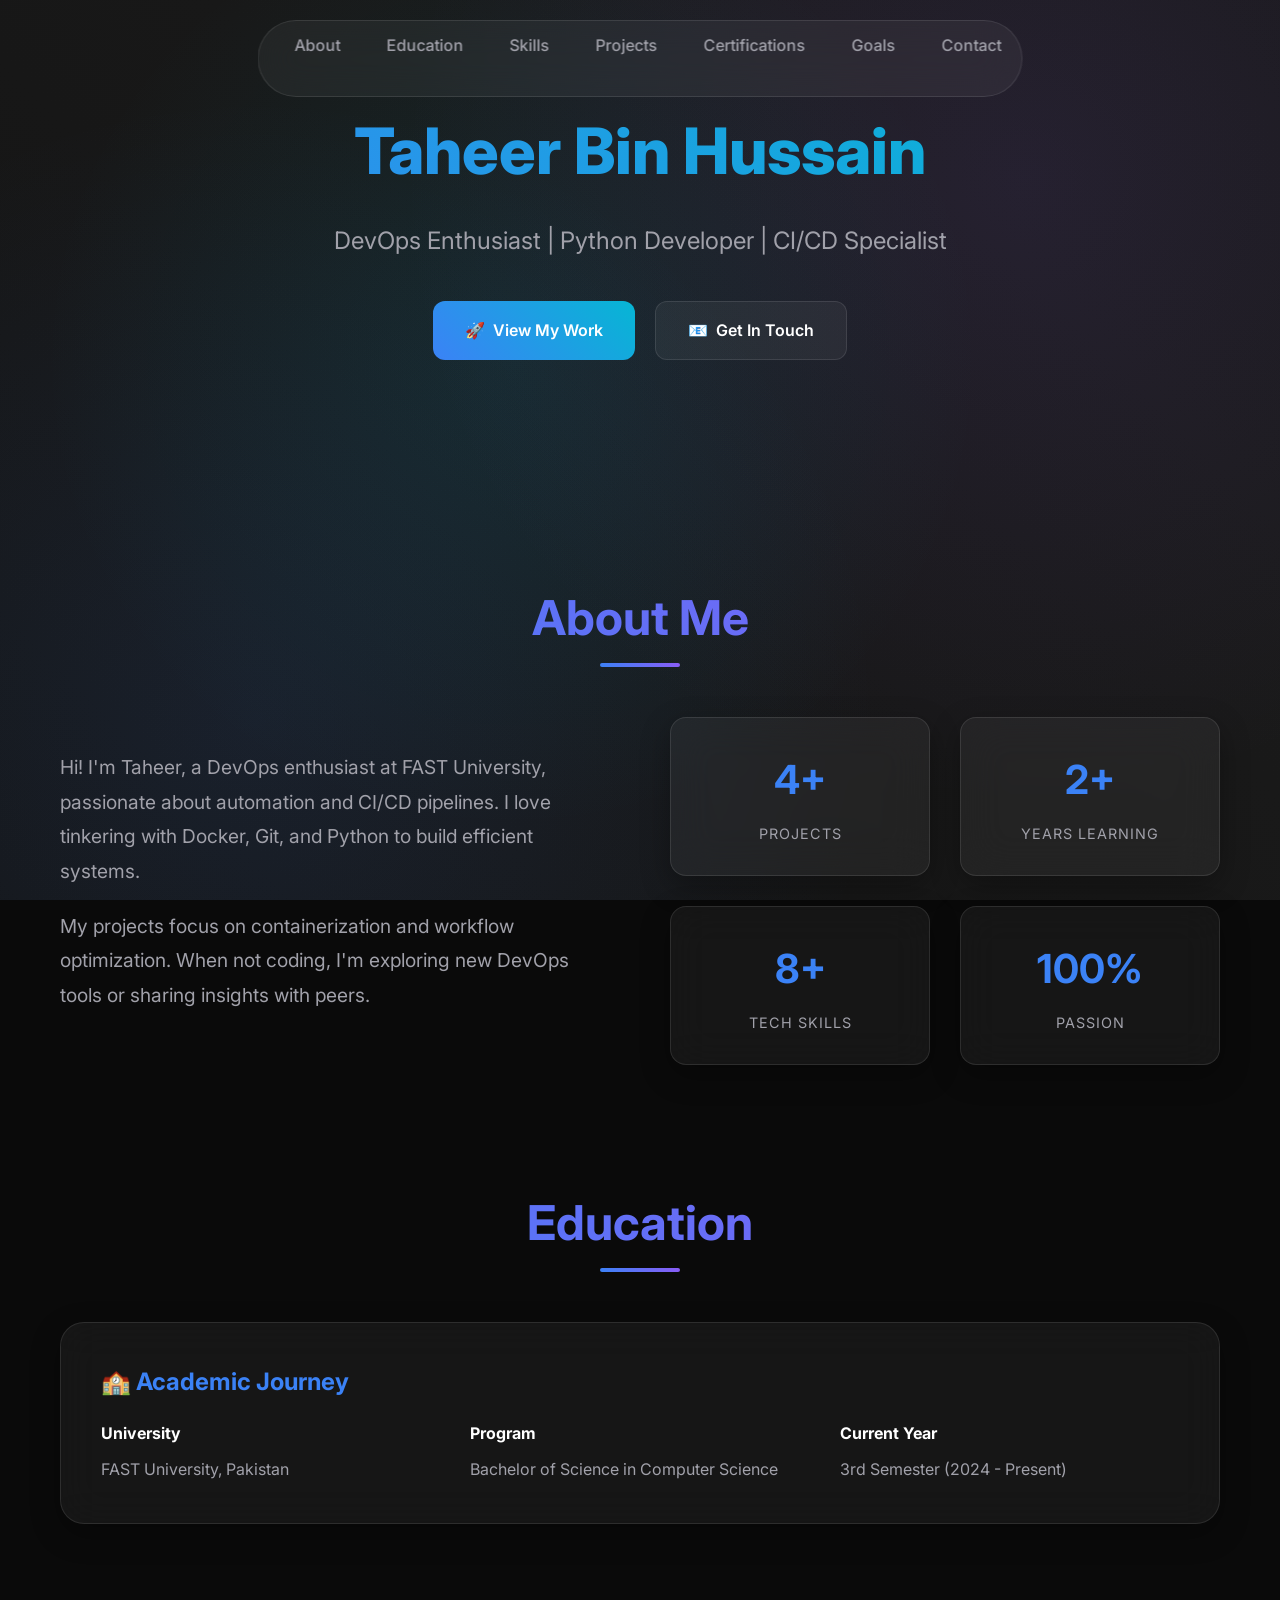
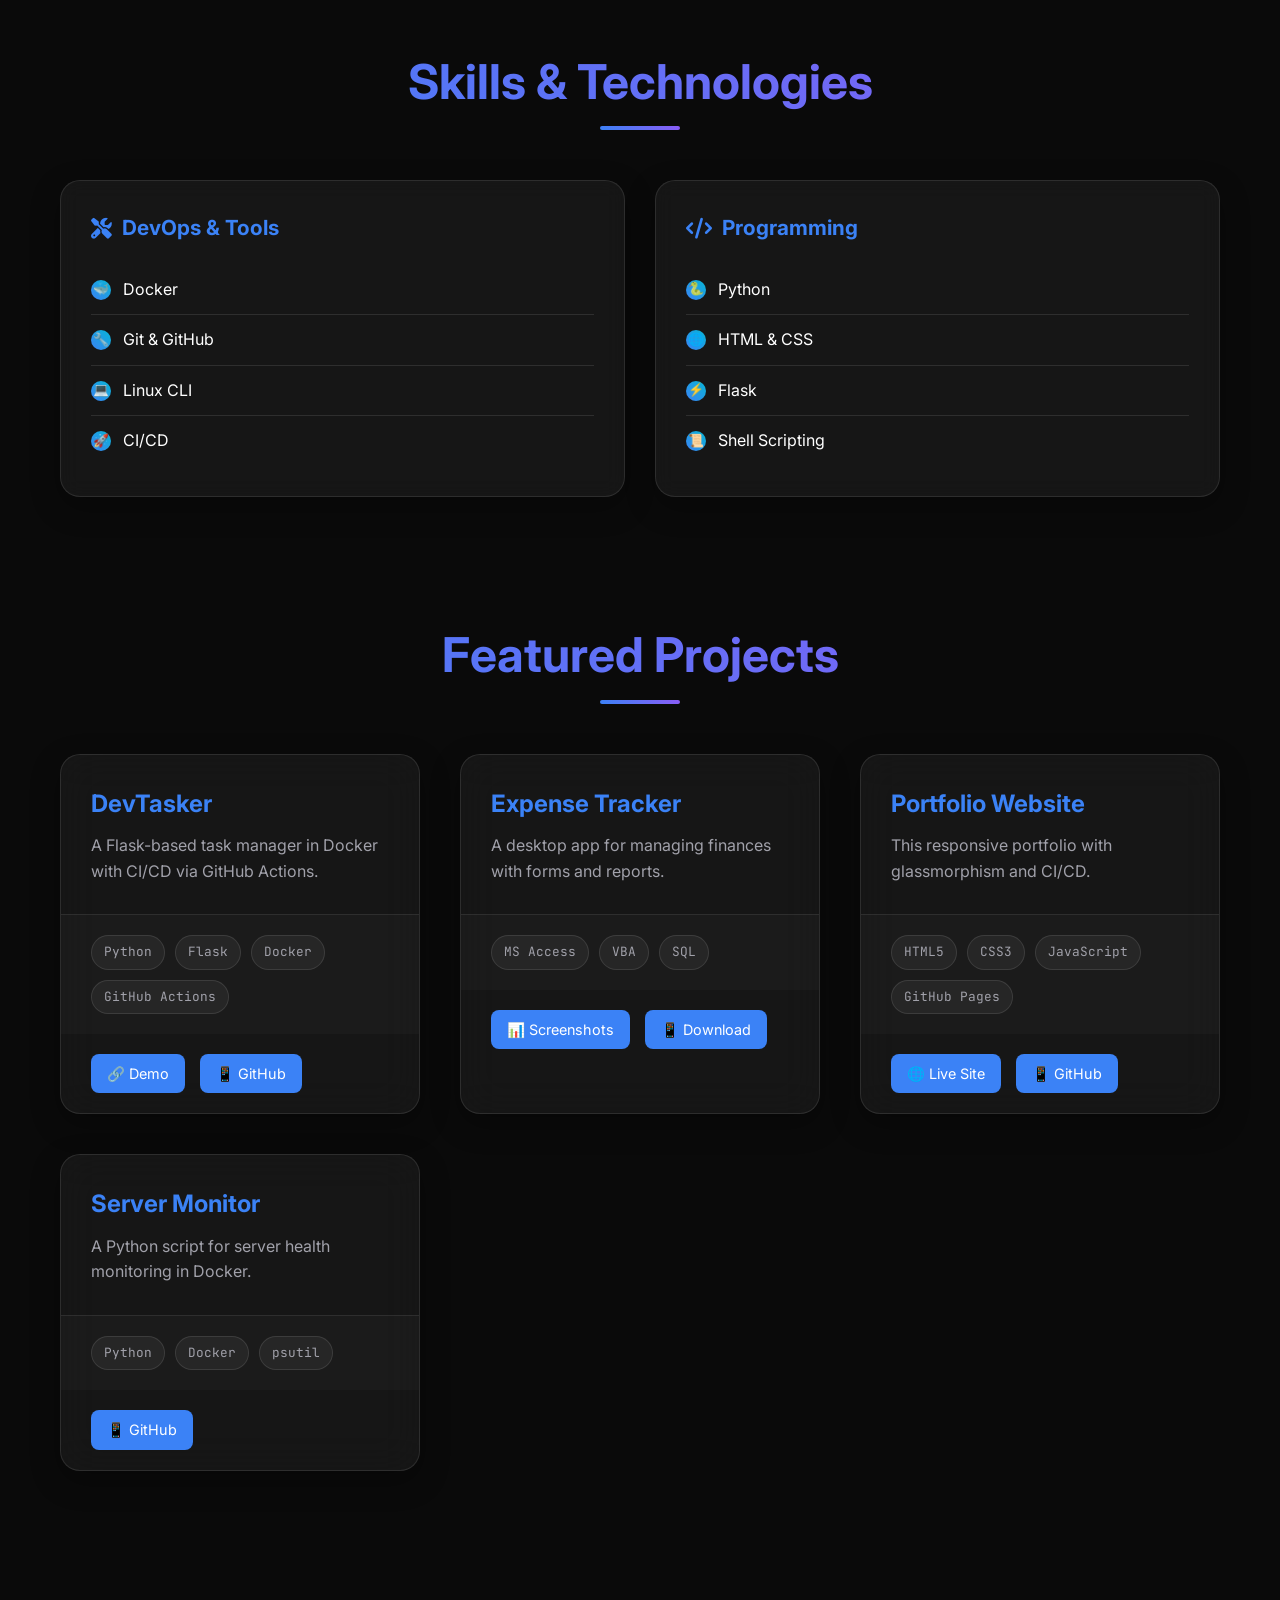
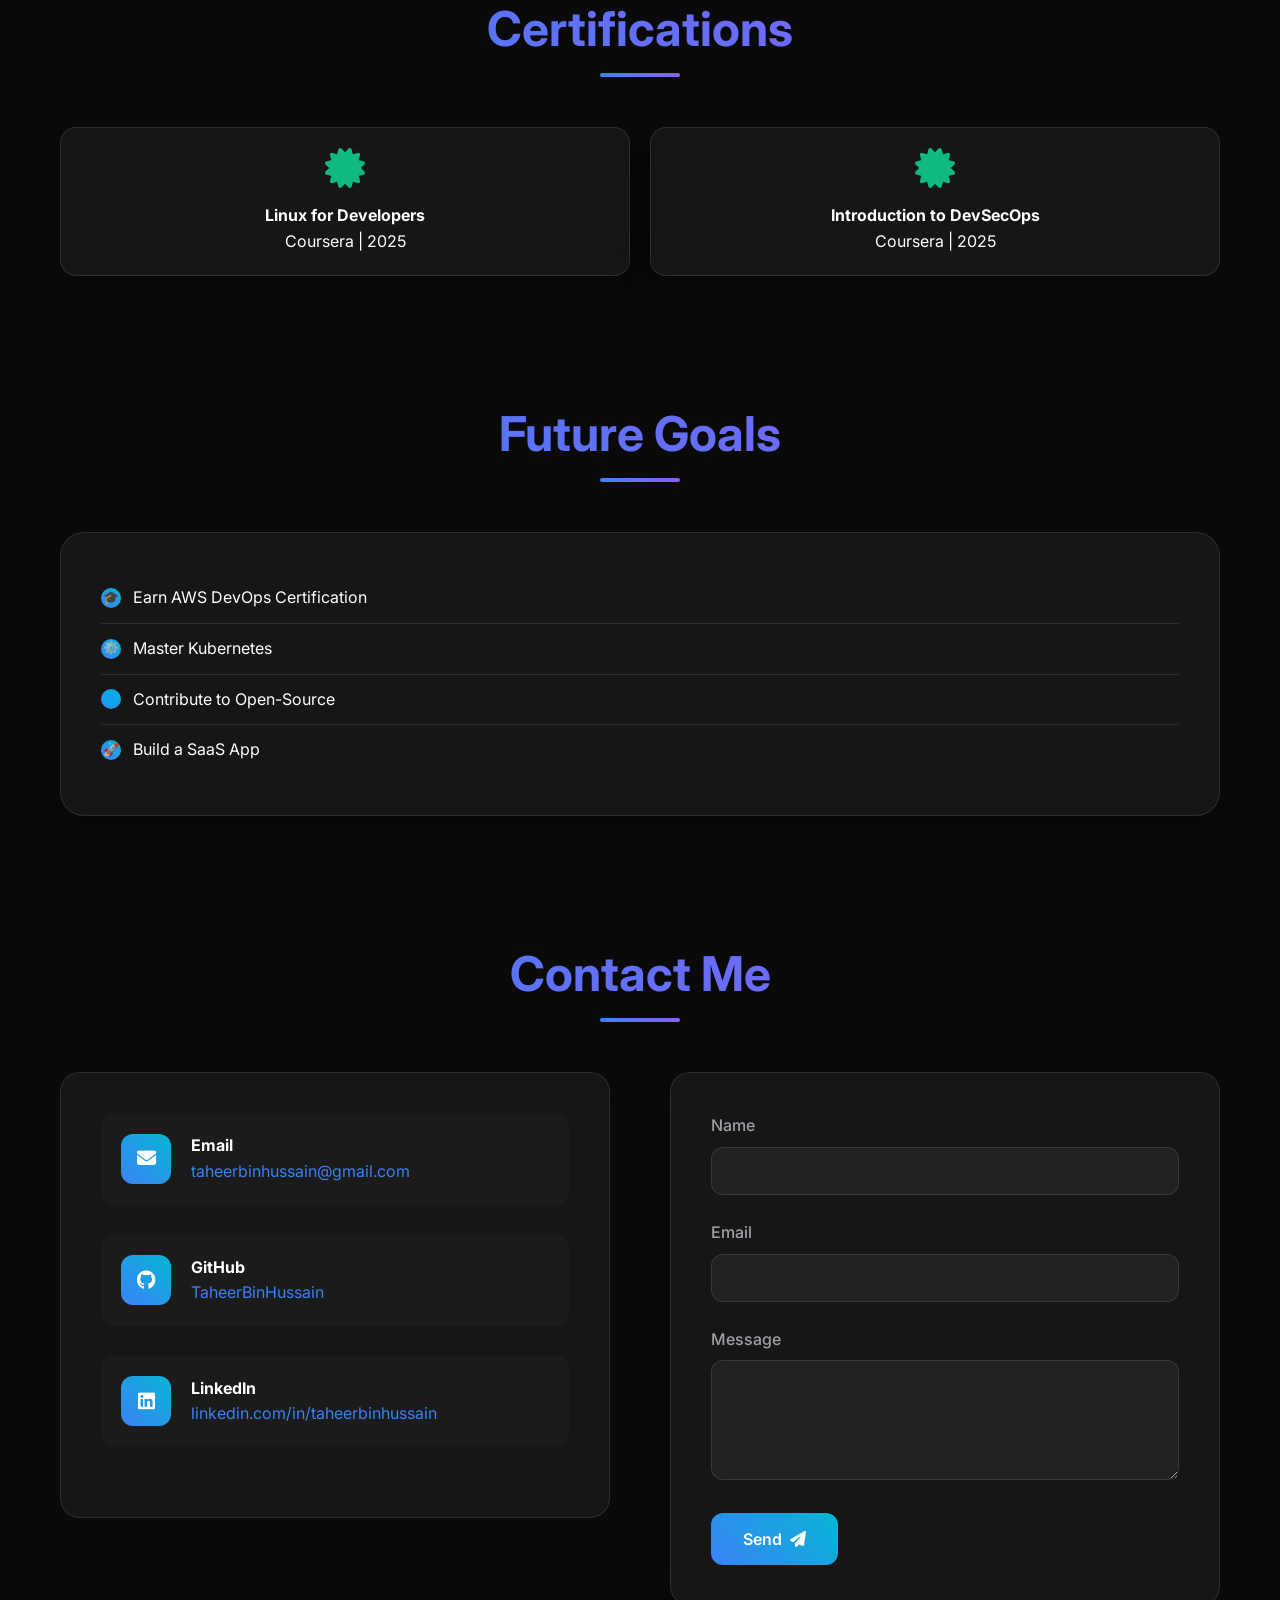
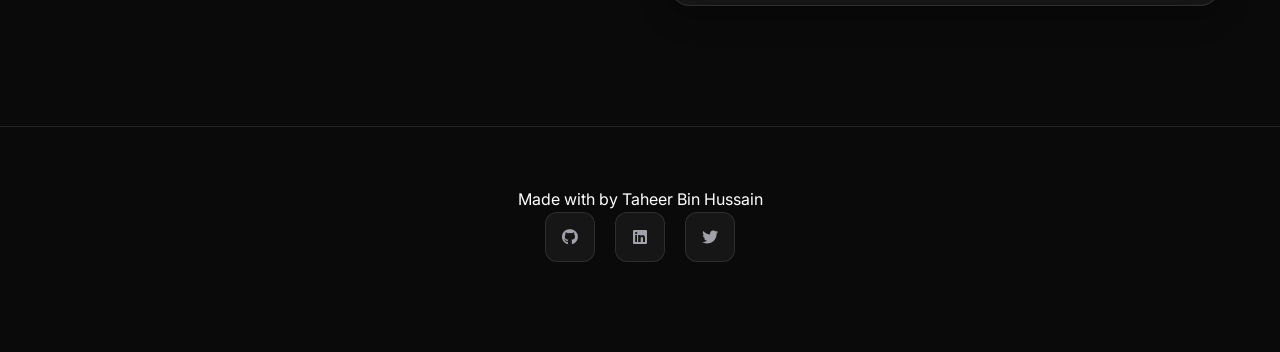
==== index.html @ 5176ac1e "final" ====
<!DOCTYPE html>
<html lang="en">
<head>
  <meta charset="UTF-8" />
  <meta name="viewport" content="width=device-width, initial-scale=1.0" />
  <title>Taheer Bin Hussain - DevOps Enthusiast</title>
  <link href="https://fonts.googleapis.com/css2?family=Inter:wght@300;400;500;600;700;800&family=JetBrains+Mono:wght@400;500;600&display=swap" rel="stylesheet">
  <link rel="stylesheet" href="https://cdnjs.cloudflare.com/ajax/libs/font-awesome/6.4.2/css/all.min.css" />
  <style>
    :root {
      --primary-dark: #0a0a0a;
      --primary-light: #1a1a1a;
      --accent-blue: #3b82f6;
      --accent-cyan: #06b6d4;
      --accent-purple: #8b5cf6;
      --accent-green: #10b981;
      --text-primary: #ffffff;
      --text-secondary: #a1a1aa;
      --text-muted: #71717a;
      --glass-bg: rgba(255, 255, 255, 0.05);
      --glass-border: rgba(255, 255, 255, 0.1);
      --shadow: 0 10px 30px rgba(0, 0, 0, 0.3);
      --transition: all 0.3s ease;
    }

    * {
      margin: 0;
      padding: 0;
      box-sizing: border-box;
      font-family: 'Inter', sans-serif;
    }

    body {
      background: var(--primary-dark);
      color: var(--text-primary);
      line-height: 1.6;
      overflow-x: hidden;
    }

    /* Animated Background */
    .bg-animation {
      position: fixed;
      top: 0;
      left: 0;
      width: 100%;
      height: 100%;
      z-index: -1;
      background: linear-gradient(45deg, #0a0a0a, #1a1a1a, #0f0f0f);
      background-size: 400% 400%;
      animation: gradientShift 15s ease infinite;
    }

    .bg-animation::before {
      content: '';
      position: absolute;
      top: 0;
      left: 0;
      right: 0;
      bottom: 0;
      background: radial-gradient(circle at 20% 80%, rgba(59, 130, 246, 0.1) 0%, transparent 50%),
                  radial-gradient(circle at 80% 20%, rgba(139, 92, 246, 0.1) 0%, transparent 50%),
                  radial-gradient(circle at 40% 40%, rgba(6, 182, 212, 0.1) 0%, transparent 50%);
      animation: float 20s ease-in-out infinite;
    }

    @keyframes gradientShift {
      0%, 100% { background-position: 0% 50%; }
      50% { background-position: 100% 50%; }
    }

    @keyframes float {
      0%, 100% { transform: translateY(0px) rotate(0deg); }
      33% { transform: translateY(-30px) rotate(120deg); }
      66% { transform: translateY(30px) rotate(240deg); }
    }

    /* Glassmorphism */
    .glass {
      background: var(--glass-bg);
      backdrop-filter: blur(20px);
      border: 1px solid var(--glass-border);
      border-radius: 24px;
      box-shadow: var(--shadow);
    }

    .container {
      max-width: 1200px;
      margin: 0 auto;
      padding: 0 20px;
    }

    /* Header */
    header {
      position: relative;
      padding: 100px 0;
      text-align: center;
      overflow: hidden;
    }

    .header-content {
      position: relative;
      z-index: 2;
    }

    .typing-animation {
      font-size: 4rem;
      font-weight: 800;
      background: linear-gradient(45deg, var(--accent-blue), var(--accent-cyan), var(--accent-purple));
      background-size: 200% 200%;
      -webkit-background-clip: text;
      -webkit-text-fill-color: transparent;
      background-clip: text;
      animation: gradientShift 3s ease infinite;
      margin-bottom: 20px;
    }

    .subtitle {
      font-size: 1.5rem;
      color: var(--text-secondary);
      margin-bottom: 40px;
      animation: fadeInUp 1s ease 0.5s both;
    }

    .cta-buttons {
      display: flex;
      gap: 20px;
      justify-content: center;
      flex-wrap: wrap;
      animation: fadeInUp 1s ease 1s both;
    }

    .btn {
      padding: 16px 32px;
      border: none;
      border-radius: 12px;
      font-weight: 600;
      font-size: 1rem;
      cursor: pointer;
      transition: var(--transition);
      text-decoration: none;
      display: inline-flex;
      align-items: center;
      gap: 8px;
      position: relative;
      overflow: hidden;
    }

    .btn-primary {
      background: linear-gradient(45deg, var(--accent-blue), var(--accent-cyan));
      color: white;
    }

    .btn-secondary {
      background: var(--glass-bg);
      border: 1px solid var(--glass-border);
      color: var(--text-primary);
    }

    .btn:hover {
      transform: translateY(-3px);
      box-shadow: 0 10px 30px rgba(59, 130, 246, 0.4);
    }

    .btn::before {
      content: '';
      position: absolute;
      top: 0;
      left: -100%;
      width: 100%;
      height: 100%;
      background: linear-gradient(90deg, transparent, rgba(255, 255, 255, 0.2), transparent);
      transition: left 0.5s;
    }

    .btn:hover::before {
      left: 100%;
    }

    /* Navigation */
    nav {
      position: fixed;
      top: 20px;
      left: 50%;
      transform: translateX(-50%);
      z-index: 1000;
      padding: 12px 20px;
      border-radius: 50px;
      background: var(--glass-bg);
      backdrop-filter: blur(20px);
      border: 1px solid var(--glass-border);
      animation: slideDown 1s ease 0.3s both;
    }

    nav ul {
      display: flex;
      list-style: none;
      gap: 30px;
    }

    nav a {
      color: var(--text-secondary);
      text-decoration: none;
      font-weight: 500;
      transition: var(--transition);
      position: relative;
      padding: 8px 16px;
      border-radius: 8px;
    }

    nav a:hover {
      color: var(--text-primary);
      background: rgba(255, 255, 255, 0.1);
    }

    nav a::after {
      content: '';
      position: absolute;
      bottom: -5px;
      left: 50%;
      width: 0;
      height: 2px;
      background: var(--accent-blue);
      transition: var(--transition);
      transform: translateX(-50%);
    }

    nav a:hover::after {
      width: 100%;
    }

    /* Sections */
    section {
      margin: 120px 0;
      padding: 0 20px;
    }

    .section-title {
      font-size: 3rem;
      font-weight: 700;
      text-align: center;
      margin-bottom: 60px;
      background: linear-gradient(45deg, var(--accent-blue), var(--accent-purple));
      -webkit-background-clip: text;
      -webkit-text-fill-color: transparent;
      background-clip: text;
      position: relative;
    }

    .section-title::after {
      content: '';
      position: absolute;
      bottom: -10px;
      left: 50%;
      transform: translateX(-50%);
      width: 80px;
      height: 4px;
      background: linear-gradient(45deg, var(--accent-blue), var(--accent-purple));
      border-radius: 2px;
    }

    /* Cards */
    .card {
      padding: 40px;
      position: relative;
      transition: var(--transition);
      cursor: pointer;
      overflow: hidden;
    }

    .card:hover {
      transform: translateY(-10px);
      box-shadow: 0 30px 60px rgba(0, 0, 0, 0.5);
    }

    .card::before {
      content: '';
      position: absolute;
      top: 0;
      left: 0;
      right: 0;
      height: 2px;
      background: linear-gradient(90deg, var(--accent-blue), var(--accent-cyan), var(--accent-purple));
      transform: scaleX(0);
      transition: transform 0.3s ease;
    }

    .card:hover::before {
      transform: scaleX(1);
    }

    /* About */
    .about-content {
      display: grid;
      grid-template-columns: 1fr 1fr;
      gap: 60px;
      align-items: center;
    }

    .about-text {
      font-size: 1.2rem;
      line-height: 1.8;
      color: var(--text-secondary);
    }

    .about-text p {
      margin-bottom: 20px;
    }

    .stats-grid {
      display: grid;
      grid-template-columns: repeat(2, 1fr);
      gap: 30px;
    }

    .stat-card {
      text-align: center;
      padding: 30px;
      background: var(--glass-bg);
      border-radius: 16px;
      border: 1px solid var(--glass-border);
      transition: var(--transition);
    }

    .stat-card:hover {
      transform: scale(1.05);
      background: rgba(59, 130, 246, 0.1);
    }

    .stat-number {
      font-size: 2.5rem;
      font-weight: 700;
      color: var(--accent-blue);
      margin-bottom: 10px;
    }

    .stat-label {
      color: var(--text-secondary);
      font-size: 0.9rem;
      text-transform: uppercase;
      letter-spacing: 1px;
    }

    /* Skills */
    .skills-grid {
      display: grid;
      grid-template-columns: repeat(auto-fit, minmax(250px, 1fr));
      gap: 30px;
    }

    .skill-category {
      padding: 30px;
      background: var(--glass-bg);
      backdrop-filter: blur(10px);
      border: 1px solid var(--glass-border);
      border-radius: 20px;
      transition: var(--transition);
    }

    .skill-category:hover {
      transform: translateY(-5px);
      box-shadow: 0 20px 40px rgba(0, 0, 0, 0.3);
    }

    .skill-category h3 {
      color: var(--accent-blue);
      margin-bottom: 20px;
      font-size: 1.3rem;
      display: flex;
      align-items: center;
      gap: 10px;
    }

    .skill-list {
      list-style: none;
    }

    .skill-item {
      padding: 12px 0;
      border-bottom: 1px solid rgba(255, 255, 255, 0.1);
      display: flex;
      align-items: center;
      gap: 12px;
      transition: var(--transition);
    }

    .skill-item:last-child {
      border-bottom: none;
    }

    .skill-item:hover {
      color: var(--accent-blue);
      padding-left: 10px;
      background: rgba(59, 130, 246, 0.05);
    }

    .skill-icon {
      width: 20px;
      height: 20px;
      border-radius: 50%;
      background: linear-gradient(45deg, var(--accent-blue), var(--accent-cyan));
      display: flex;
      align-items: center;
      justify-content: center;
      font-size: 0.8rem;
    }

    /* Projects */
    .projects-grid {
      display: grid;
      grid-template-columns: repeat(auto-fit, minmax(350px, 1fr));
      gap: 40px;
    }

    .project-card {
      background: var(--glass-bg);
      backdrop-filter: blur(20px);
      border: 1px solid var(--glass-border);
      border-radius: 20px;
      overflow: hidden;
      transition: var(--transition);
      position: relative;
    }

    .project-card:hover {
      transform: translateY(-10px);
      box-shadow: 0 30px 60px rgba(0, 0, 0, 0.4);
    }

    .project-header {
      padding: 30px;
      border-bottom: 1px solid var(--glass-border);
    }

    .project-title {
      font-size: 1.5rem;
      font-weight: 700;
      color: var(--accent-blue);
      margin-bottom: 10px;
    }

    .project-description {
      color: var(--text-secondary);
      line-height: 1.6;
    }

    .project-tech {
      display: flex;
      flex-wrap: wrap;
      gap: 10px;
      padding: 20px 30px;
      background: rgba(255, 255, 255, 0.02);
    }

    .tech-tag {
      padding: 6px 12px;
      background: var(--glass-bg);
      border: 1px solid var(--glass-border);
      border-radius: 20px;
      font-size: 0.8rem;
      color: var(--text-secondary);
      font-family: 'JetBrains Mono', monospace;
    }

    .project-links {
      padding: 20px 30px;
      display: flex;
      gap: 15px;
    }

    .project-link {
      padding: 8px 16px;
      background: var(--accent-blue);
      color: white;
      text-decoration: none;
      border-radius: 8px;
      font-size: 0.9rem;
      transition: var(--transition);
    }

    .project-link:hover {
      background: var(--accent-cyan);
      transform: translateY(-2px);
    }

    /* Certifications */
    .certification-grid {
      display: grid;
      grid-template-columns: repeat(auto-fit, minmax(250px, 1fr));
      gap: 20px;
    }

    .certification-card {
      text-align: center;
      padding: 20px;
      background: var(--glass-bg);
      border-radius: 16px;
      border: 1px solid var(--glass-border);
      transition: var(--transition);
    }

    .certification-card:hover {
      transform: translateY(-5px);
      box-shadow: 0 20px 40px rgba(0, 0, 0, 0.3);
    }

    .certification-card i {
      font-size: 2.5rem;
      color: var(--accent-green);
      margin-bottom: 15px;
    }

    /* Contact */
    .contact-content {
      display: grid;
      grid-template-columns: 1fr 1fr;
      gap: 60px;
      align-items: start;
    }

    .contact-info {
      padding: 40px;
      background: var(--glass-bg);
      backdrop-filter: blur(20px);
      border: 1px solid var(--glass-border);
      border-radius: 20px;
    }

    .contact-item {
      display: flex;
      align-items: center;
      gap: 20px;
      margin-bottom: 30px;
      padding: 20px;
      background: rgba(255, 255, 255, 0.02);
      border-radius: 12px;
      transition: var(--transition);
    }

    .contact-item:hover {
      background: rgba(59, 130, 246, 0.1);
      transform: translateX(10px);
    }

    .contact-icon {
      width: 50px;
      height: 50px;
      background: linear-gradient(45deg, var(--accent-blue), var(--accent-cyan));
      border-radius: 12px;
      display: flex;
      align-items: center;
      justify-content: center;
      font-size: 1.2rem;
    }

    .contact-form {
      padding: 40px;
      background: var(--glass-bg);
      backdrop-filter: blur(20px);
      border: 1px solid var(--glass-border);
      border-radius: 20px;
    }

    .form-group {
      margin-bottom: 25px;
    }

    .form-group label {
      display: block;
      margin-bottom: 8px;
      color: var(--text-secondary);
      font-weight: 500;
    }

    .form-group input,
    .form-group textarea {
      width: 100%;
      padding: 15px;
      background: rgba(255, 255, 255, 0.05);
      border: 1px solid var(--glass-border);
      border-radius: 12px;
      color: var(--text-primary);
      font-family: inherit;
      transition: var(--transition);
    }

    .form-group input:focus,
    .form-group textarea:focus {
      outline: none;
      border-color: var(--accent-blue);
      box-shadow: 0 0 0 3px rgba(59, 130, 246, 0.1);
    }

    .form-group textarea {
      resize: vertical;
      min-height: 120px;
    }

    /* Footer */
    footer {
      text-align: center;
      padding: 60px 0;
      border-top: 1px solid var(--glass-border);
      margin-top: 120px;
    }

    .footer-content {
      max-width: 600px;
      margin: 0 auto;
    }

    .social-links {
      display: flex;
      justify-content: center;
      gap: 20px;
      margin-bottom: 30px;
    }

    .social-link {
      width: 50px;
      height: 50px;
      background: var(--glass-bg);
      border: 1px solid var(--glass-border);
      border-radius: 12px;
      display: flex;
      align-items: center;
      justify-content: center;
      text-decoration: none;
      color: var(--text-secondary);
      transition: var(--transition);
    }

    .social-link:hover {
      background: var(--accent-blue);
      color: white;
      transform: translateY(-5px);
    }

    /* Animations */
    @keyframes fadeInUp {
      from {
        opacity: 0;
        transform: translateY(30px);
      }
      to {
        opacity: 1;
        transform: translateY(0);
      }
    }

    @keyframes slideDown {
      from {
        opacity: 0;
        transform: translateX(-50%) translateY(-20px);
      }
      to {
        opacity: 1;
        transform: translateX(-50%) translateY(0);
      }
    }

    .animate-on-scroll {
      opacity: 0;
      transform: translateY(30px);
      transition: all 0.6s ease;
    }

    .animate-on-scroll.animate {
      opacity: 1;
      transform: translateY(0);
    }

    /* Responsive Design */
    @media (max-width: 768px) {
      .typing-animation {
        font-size: 2.5rem;
      }

      .about-content,
      .contact-content {
        grid-template-columns: 1fr;
        gap: 40px;
      }

      .stats-grid,
      .projects-grid,
      .certification-grid {
        grid-template-columns: 1fr;
      }

      .cta-buttons {
        flex-direction: column;
        align-items: center;
      }

      nav ul {
        flex-wrap: wrap;
        gap: 15px;
      }

      .section-title {
        font-size: 2rem;
      }
    }
  </style>
</head>
<body>
  <div class="bg-animation"></div>

  <nav>
    <ul>
      <li><a href="#about">About</a></li>
      <li><a href="#education">Education</a></li>
      <li><a href="#skills">Skills</a></li>
      <li><a href="#projects">Projects</a></li>
      <li><a href="#certifications">Certifications</a></li>
      <li><a href="#goals">Goals</a></li>
      <li><a href="#contact">Contact</a></li>
    </ul>
  </nav>

  <header>
    <div class="container">
      <div class="header-content">
        <h1 class="typing-animation">Taheer Bin Hussain</h1>
        <p class="subtitle">DevOps Enthusiast | Python Developer | CI/CD Specialist</p>
        <div class="cta-buttons">
          <a href="#projects" class="btn btn-primary"><span>🚀</span> View My Work</a>
          <a href="#contact" class="btn btn-secondary"><span>📧</span> Get In Touch</a>
        </div>
      </div>
    </div>
  </header>

  <section id="about">
    <div class="container">
      <h2 class="section-title animate-on-scroll">About Me</h2>
      <div class="about-content animate-on-scroll">
        <div class="about-text">
          <p>Hi! I'm Taheer, a DevOps enthusiast at FAST University, passionate about automation and CI/CD pipelines. I love tinkering with Docker, Git, and Python to build efficient systems.</p>
          <p>My projects focus on containerization and workflow optimization. When not coding, I'm exploring new DevOps tools or sharing insights with peers.</p>
        </div>
        <div class="stats-grid">
          <div class="stat-card glass">
            <div class="stat-number">4+</div>
            <div class="stat-label">Projects</div>
          </div>
          <div class="stat-card glass">
            <div class="stat-number">2+</div>
            <div class="stat-label">Years Learning</div>
          </div>
          <div class="stat-card glass">
            <div class="stat-number">8+</div>
            <div class="stat-label">Tech Skills</div>
          </div>
          <div class="stat-card glass">
            <div class="stat-number">100%</div>
            <div class="stat-label">Passion</div>
          </div>
        </div>
      </div>
    </div>
  </section>

  <section id="education">
    <div class="container">
      <h2 class="section-title animate-on-scroll">Education</h2>
      <div class="card glass animate-on-scroll">
        <h3 style="color: var(--accent-blue); margin-bottom: 20px; font-size: 1.5rem;">🏫 Academic Journey</h3>
        <div style="display: grid; grid-template-columns: repeat(auto-fit, minmax(250px, 1fr)); gap: 30px;">
          <div>
            <h4 style="color: var(--text-primary); margin-bottom: 10px;">University</h4>
            <p style="color: var(--text-secondary);">FAST University, Pakistan</p>
          </div>
          <div>
            <h4 style="color: var(--text-primary); margin-bottom: 10px;">Program</h4>
            <p style="color: var(--text-secondary);">Bachelor of Science in Computer Science</p>
          </div>
          <div>
            <h4 style="color: var(--text-primary); margin-bottom: 10px;">Current Year</h4>
            <p style="color: var(--text-secondary);">3rd Semester (2024 - Present)</p>
          </div>
        </div>
      </div>
    </div>
  </section>

  <section id="skills">
    <div class="container">
      <h2 class="section-title animate-on-scroll">Skills & Technologies</h2>
      <div class="skills-grid animate-on-scroll">
        <div class="skill-category glass">
          <h3><i class="fas fa-tools"></i> DevOps & Tools</h3>
          <ul class="skill-list">
            <li class="skill-item"><div class="skill-icon">🐳</div> Docker</li>
            <li class="skill-item"><div class="skill-icon">🔧</div> Git & GitHub</li>
            <li class="skill-item"><div class="skill-icon">💻</div> Linux CLI</li>
            <li class="skill-item"><div class="skill-icon">🚀</div> CI/CD</li>
          </ul>
        </div>
        <div class="skill-category glass">
          <h3><i class="fas fa-code"></i> Programming</h3>
          <ul class="skill-list">
            <li class="skill-item"><div class="skill-icon">🐍</div> Python</li>
            <li class="skill-item"><div class="skill-icon">🌐</div> HTML & CSS</li>
            <li class="skill-item"><div class="skill-icon">⚡</div> Flask</li>
            <li class="skill-item"><div class="skill-icon">📜</div> Shell Scripting</li>
          </ul>
        </div>
      </div>
    </div>
  </section>

  <section id="projects">
    <div class="container">
      <h2 class="section-title animate-on-scroll">Featured Projects</h2>
      <div class="projects-grid animate-on-scroll">
        <div class="project-card glass">
          <div class="project-header">
            <h3 class="project-title">DevTasker</h3>
            <p class="project-description">A Flask-based task manager in Docker with CI/CD via GitHub Actions.</p>
          </div>
          <div class="project-tech">
            <span class="tech-tag">Python</span>
            <span class="tech-tag">Flask</span>
            <span class="tech-tag">Docker</span>
            <span class="tech-tag">GitHub Actions</span>
          </div>
          <div class="project-links">
            <a href="#" class="project-link">🔗 Demo</a>
            <a href="#" class="project-link">📱 GitHub</a>
          </div>
        </div>
        <div class="project-card glass">
          <div class="project-header">
            <h3 class="project-title">Expense Tracker</h3>
            <p class="project-description">A desktop app for managing finances with forms and reports.</p>
          </div>
          <div class="project-tech">
            <span class="tech-tag">MS Access</span>
            <span class="tech-tag">VBA</span>
            <span class="tech-tag">SQL</span>
          </div>
          <div class="project-links">
            <a href="#" class="project-link">📊 Screenshots</a>
            <a href="#" class="project-link">📱 Download</a>
          </div>
        </div>
        <div class="project-card glass">
          <div class="project-header">
            <h3 class="project-title">Portfolio Website</h3>
            <p class="project-description">This responsive portfolio with glassmorphism and CI/CD.</p>
          </div>
          <div class="project-tech">
            <span class="tech-tag">HTML5</span>
            <span class="tech-tag">CSS3</span>
            <span class="tech-tag">JavaScript</span>
            <span class="tech-tag">GitHub Pages</span>
          </div>
          <div class="project-links">
            <a href="#" class="project-link">🌐 Live Site</a>
            <a href="#" class="project-link">📱 GitHub</a>
          </div>
        </div>
        <div class="project-card glass">
          <div class="project-header">
            <h3 class="project-title">Server Monitor</h3>
            <p class="project-description">A Python script for server health monitoring in Docker.</p>
          </div>
          <div class="project-tech">
            <span class="tech-tag">Python</span>
            <span class="tech-tag">Docker</span>
            <span class="tech-tag">psutil</span>
          </div>
          <div class="project-links">
            <a href="#" class="project-link">📱 GitHub</a>
          </div>
        </div>
      </div>
    </div>
  </section>

  <section id="certifications">
    <div class="container">
      <h2 class="section-title animate-on-scroll">Certifications</h2>
      <div class="certification-grid animate-on-scroll">
        <div class="certification-card glass">
          <i class="fas fa-certificate"></i>
          <p><strong>Linux for Developers</strong></p>
          <p>Coursera | 2025</p>
        </div>
        <div class="certification-card glass">
          <i class="fas fa-certificate"></i>
          <p><strong>Introduction to DevSecOps</strong></p>
          <p>Coursera | 2025</p>
        </div>
      </div>
    </div>
  </section>

  <section id="goals">
    <div class="container">
      <h2 class="section-title animate-on-scroll">Future Goals</h2>
      <div class="card glass animate-on-scroll">
        <ul class="skill-list">
          <li class="skill-item"><div class="skill-icon">🎓</div> Earn AWS DevOps Certification</li>
          <li class="skill-item"><div class="skill-icon">⚙️</div> Master Kubernetes</li>
          <li class="skill-item"><div class="skill-icon">🌐</div> Contribute to Open-Source</li>
          <li class="skill-item"><div class="skill-icon">🚀</div> Build a SaaS App</li>
        </ul>
      </div>
    </div>
  </section>

  <section id="contact">
    <div class="container">
      <h2 class="section-title animate-on-scroll">Contact Me</h2>
      <div class="contact-content animate-on-scroll">
        <div class="contact-info">
          <div class="contact-item">
            <div class="contact-icon"><i class="fas fa-envelope"></i></div>
            <div>
              <h4>Email</h4>
              <p><a href="mailto:taheerbinhussain@gmail.com" style="color: var(--accent-blue); text-decoration: none;">taheerbinhussain@gmail.com</a></p>
            </div>
          </div>
          <div class="contact-item">
            <div class="contact-icon"><i class="fab fa-github"></i></div>
            <div>
              <h4>GitHub</h4>
              <p><a href="https://github.com/TaheerBinHussain" target="_blank" style="color: var(--accent-blue); text-decoration: none;">TaheerBinHussain</a></p>
            </div>
          </div>
          <div class="contact-item">
            <div class="contact-icon"><i class="fab fa-linkedin"></i></div>
            <div>
              <h4>LinkedIn</h4>
              <p><a href="https://www.linkedin.com/in/taheer-bin-hussain-1a5714327/" target="_blank" style="color: var(--accent-blue); text-decoration: none;">linkedin.com/in/taheerbinhussain</a></p>
            </div>
          </div>
        </div>
        <div class="contact-form glass">
          <div class="form-group">
            <label for="name">Name</label>
            <input type="text" id="name" name="name" required />
          </div>
          <div class="form-group">
            <label for="email">Email</label>
            <input type="email" id="email" name="email" required />
          </div>
          <div class="form-group">
            <label for="message">Message</label>
            <textarea id="message" name="message" required></textarea>
          </div>
          <button type="submit" class="btn btn-primary" onclick="submitForm()">Send <i class="fas fa-paper-plane"></i></button>
        </div>
      </div>
    </div>
  </section>

  <footer>
    <div class="footer-content">
      <p>Made with by Taheer Bin Hussain</p>
      <div class="social-links">
        <a href="https://github.com/TaheerBinHussain" target="_blank" class="social-link"><i class="fab fa-github"></i></a>
        <a href="https://www.linkedin.com/in/taheer-bin-hussain-1a5714327/" target="_blank" class="social-link"><i class="fab fa-linkedin"></i></a>
        <a href="https://twitter.com/TaheerBin" target="_blank" class="social-link"><i class="fab fa-twitter"></i></a>
      </div>
    </div>
  </footer>

  <script>
    // Scroll animations
    const animateElements = document.querySelectorAll('.animate-on-scroll');
    const observer = new IntersectionObserver((entries) => {
      entries.forEach(entry => {
        if (entry.isIntersecting) {
          entry.target.classList.add('animate');
        }
      });
    }, { threshold: 0.1 });

    animateElements.forEach(element => observer.observe(element));

    // Typing animation for header
    const text = "Taheer Bin Hussain";
    let index = 0;
    const typingElement = document.querySelector('.typing-animation');
    function type() {
      if (index < text.length) {
        typingElement.textContent = text.slice(0, index + 1);
        index++;
        setTimeout(type, 100);
      }
    }
    window.onload = type;

    // Form submission (client-side validation)
    function submitForm() {
      const name = document.getElementById('name').value;
      const email = document.getElementById('email').value;
      const message = document.getElementById('message').value;
      if (name && email && message) {
        alert('Thanks for your message! I’ll respond soon.');
        document.getElementById('name').value = '';
        document.getElementById('email').value = '';
        document.getElementById('message').value = '';
      } else {
        alert('Please fill all fields.');
      }
    }
  </script>
</body>
</html>
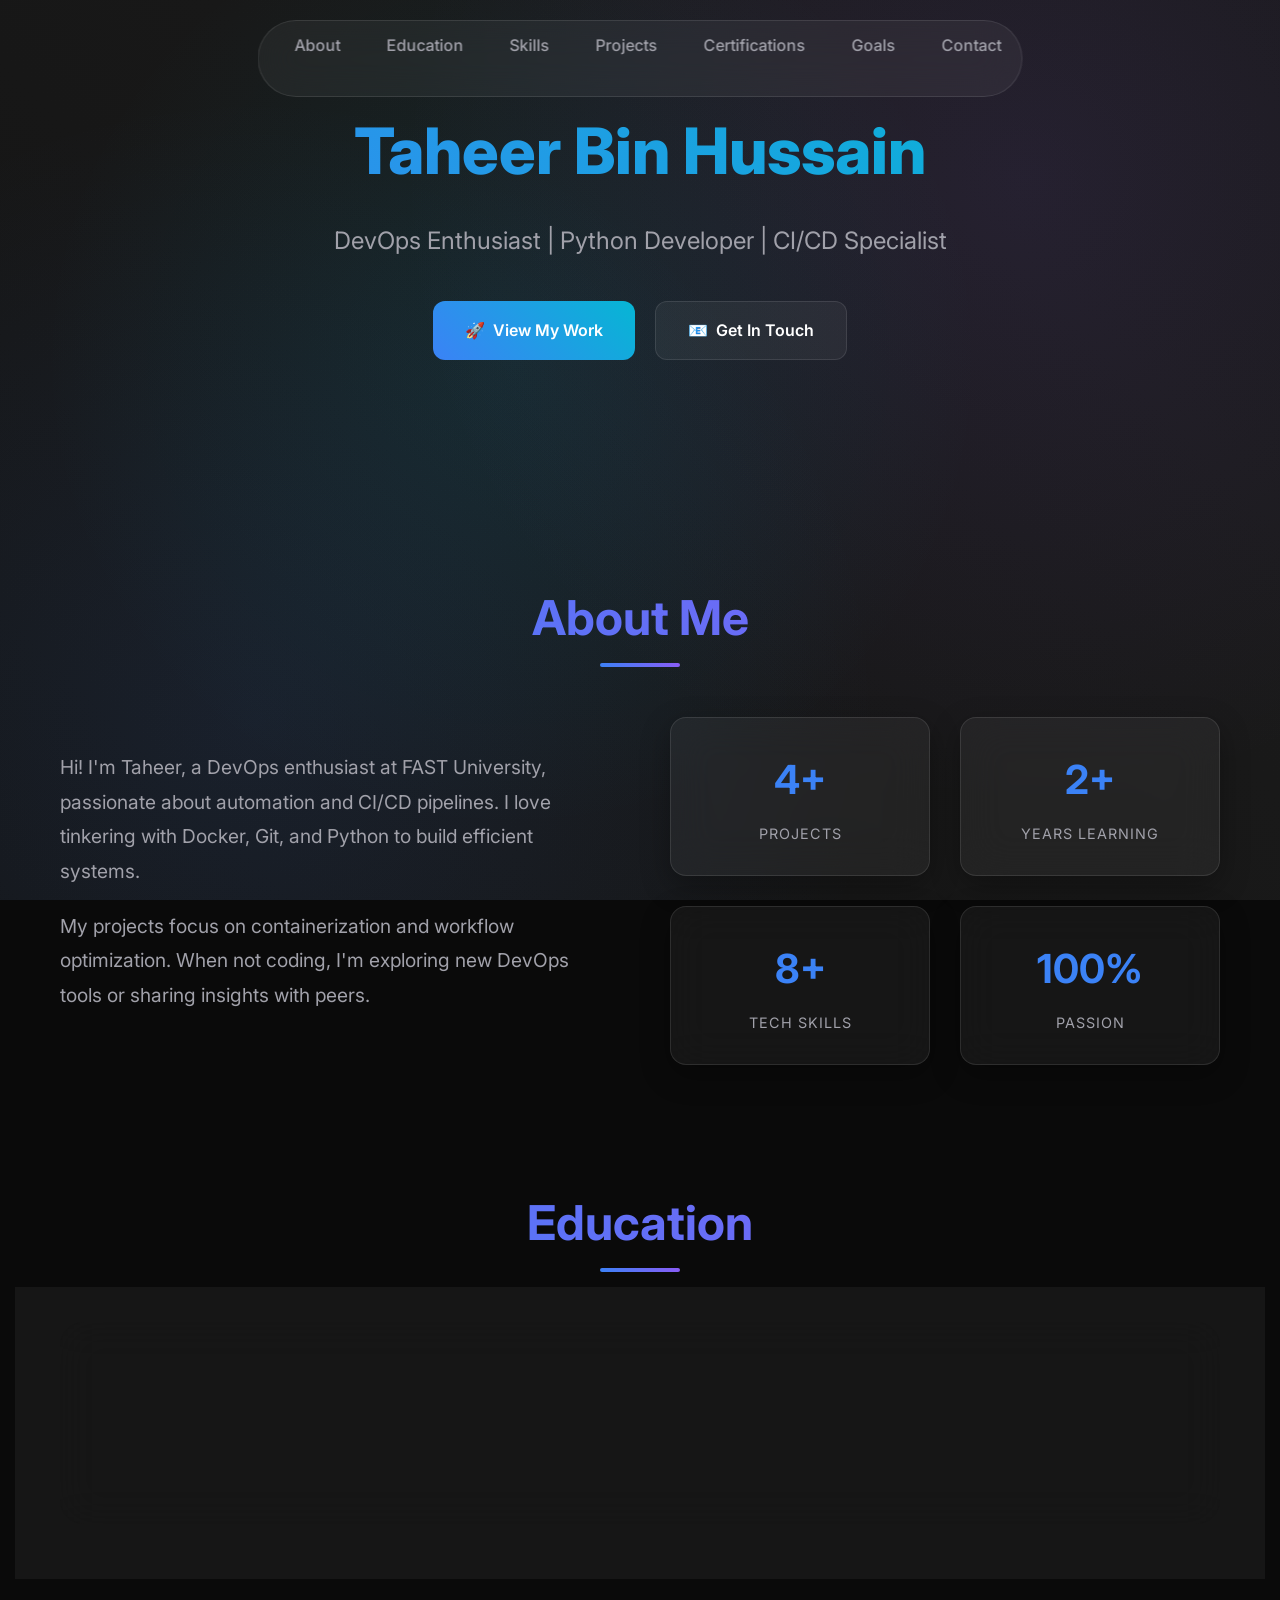
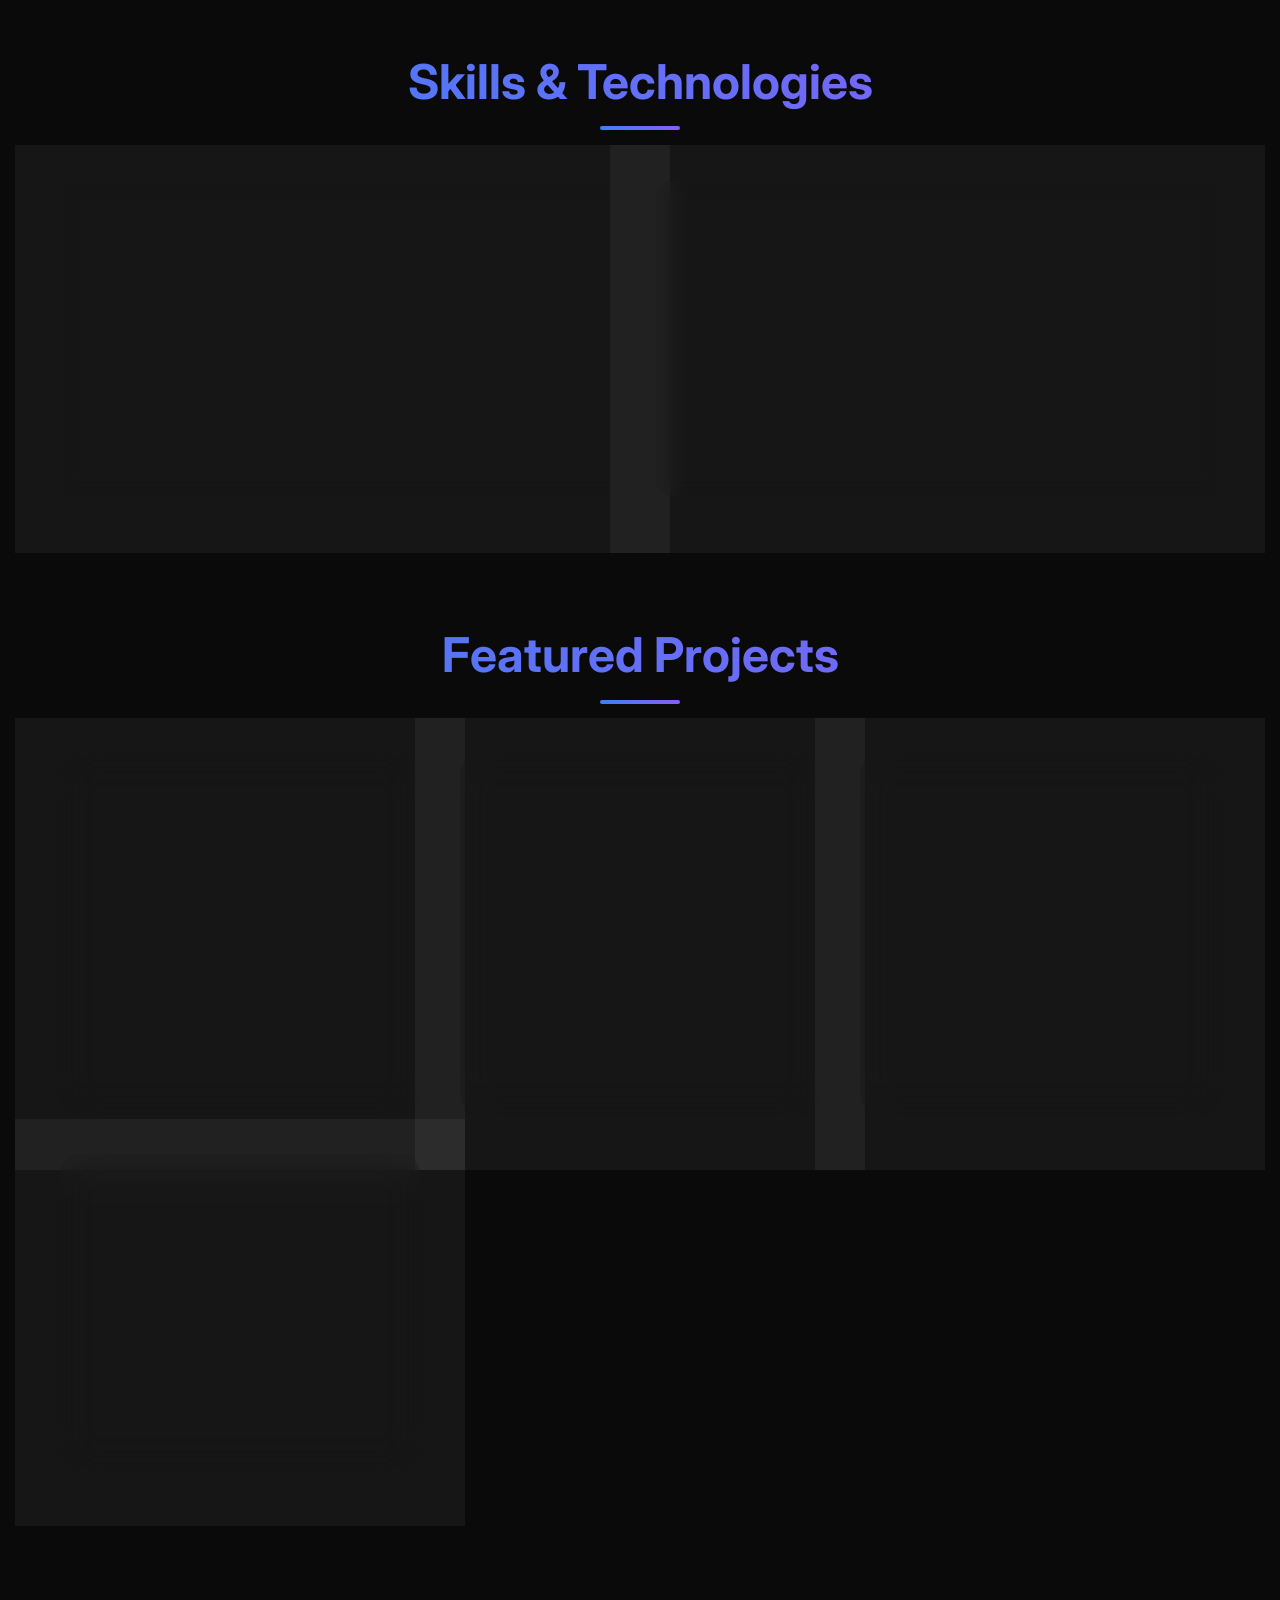
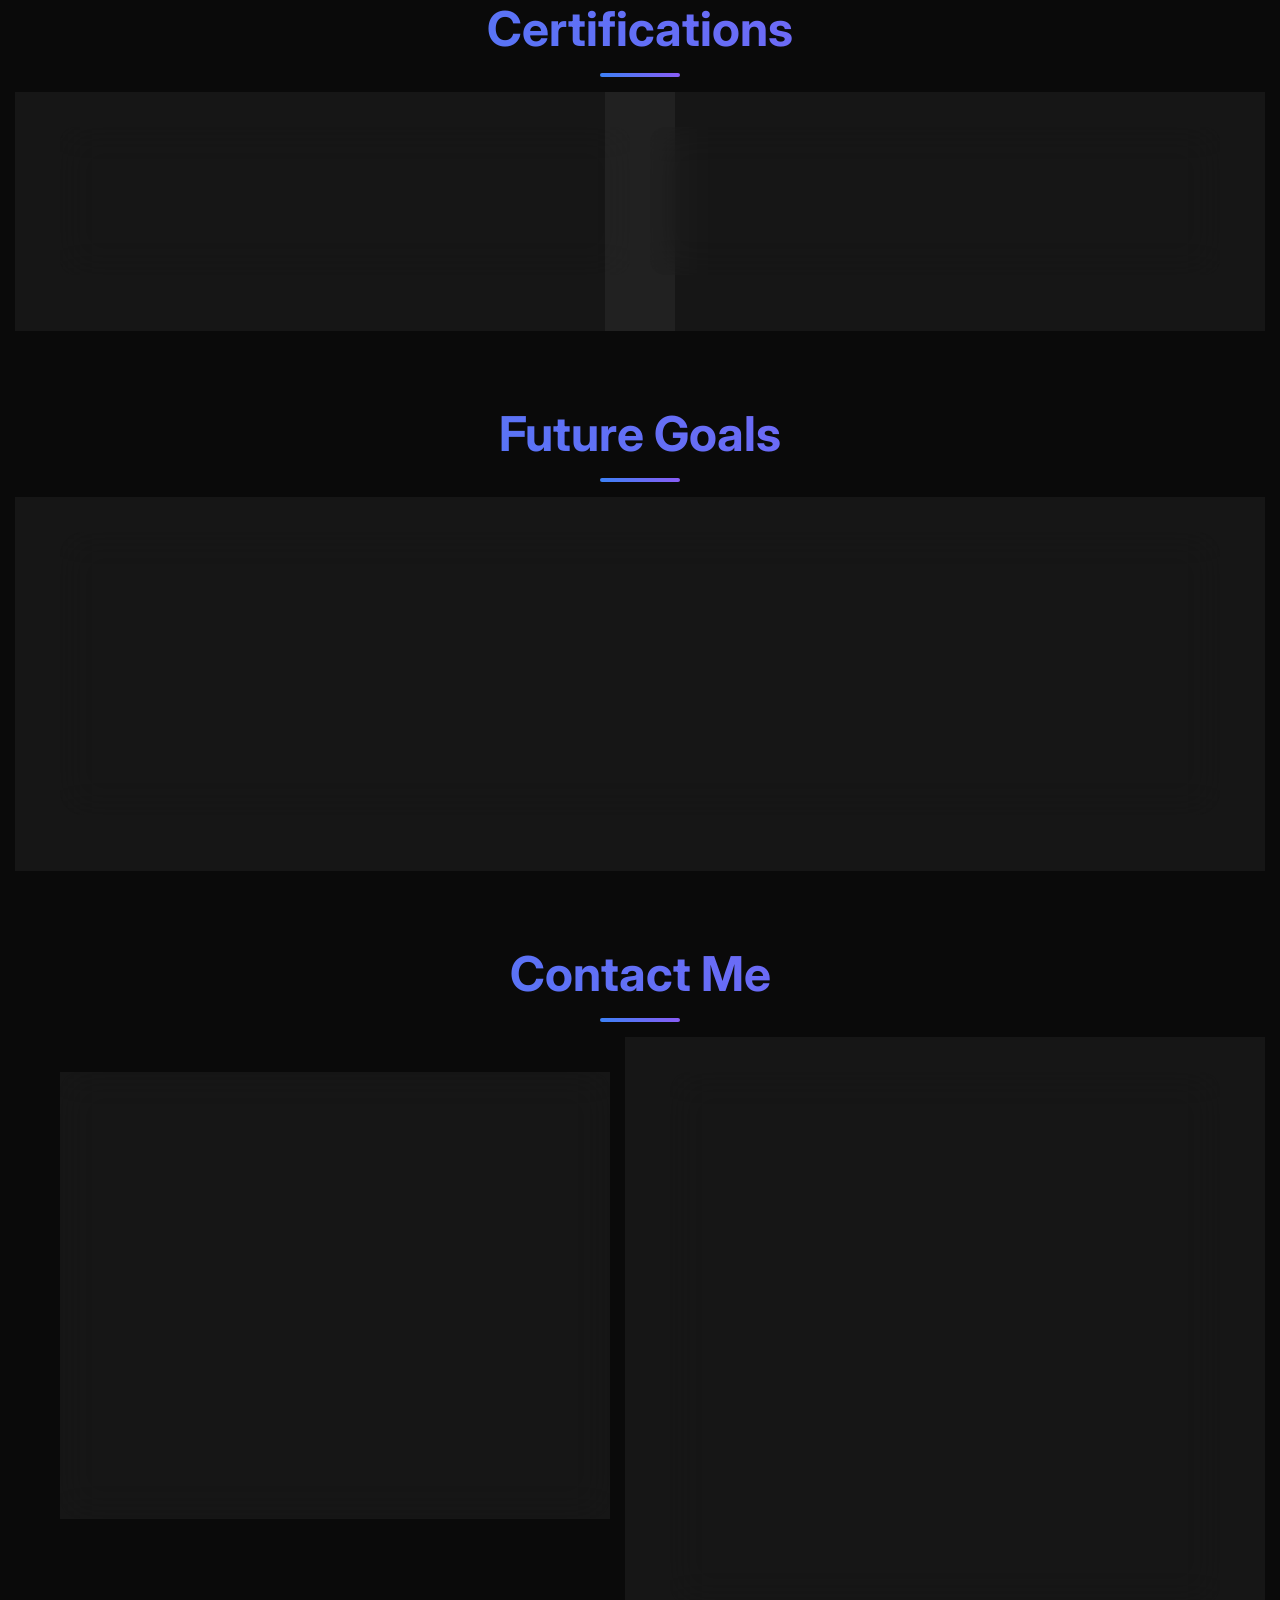
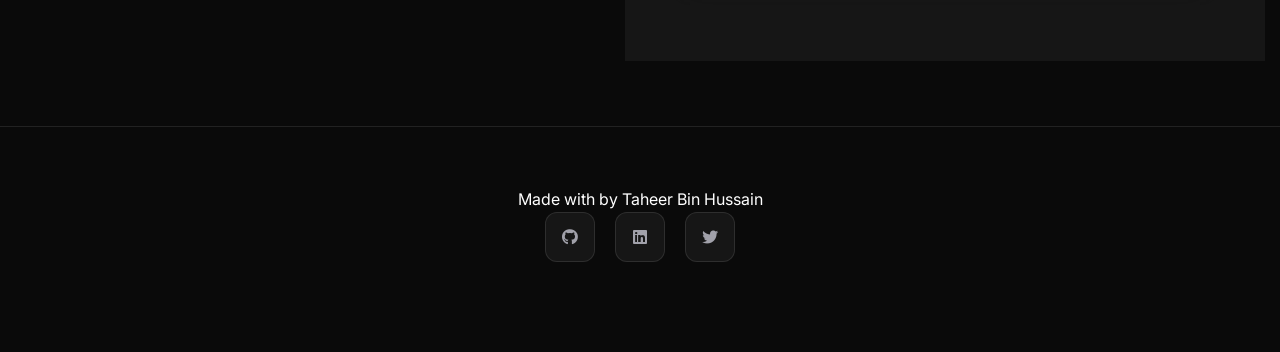
==== commit 8589539f: "v35" ====
--- a/index.html
+++ b/index.html
@@ -721,7 +721,7 @@
   <header>
     <div class="container">
       <div class="header-content">
-        <h1 class="typing-animation">Taheer Bin Hussain</h1>
+        <h1 class="typing-animation">Taheer</h1>
         <p class="subtitle">DevOps Enthusiast | Python Developer | CI/CD Specialist</p>
         <div class="cta-buttons">
           <a href="#projects" class="btn btn-primary"><span>🚀</span> View My Work</a>
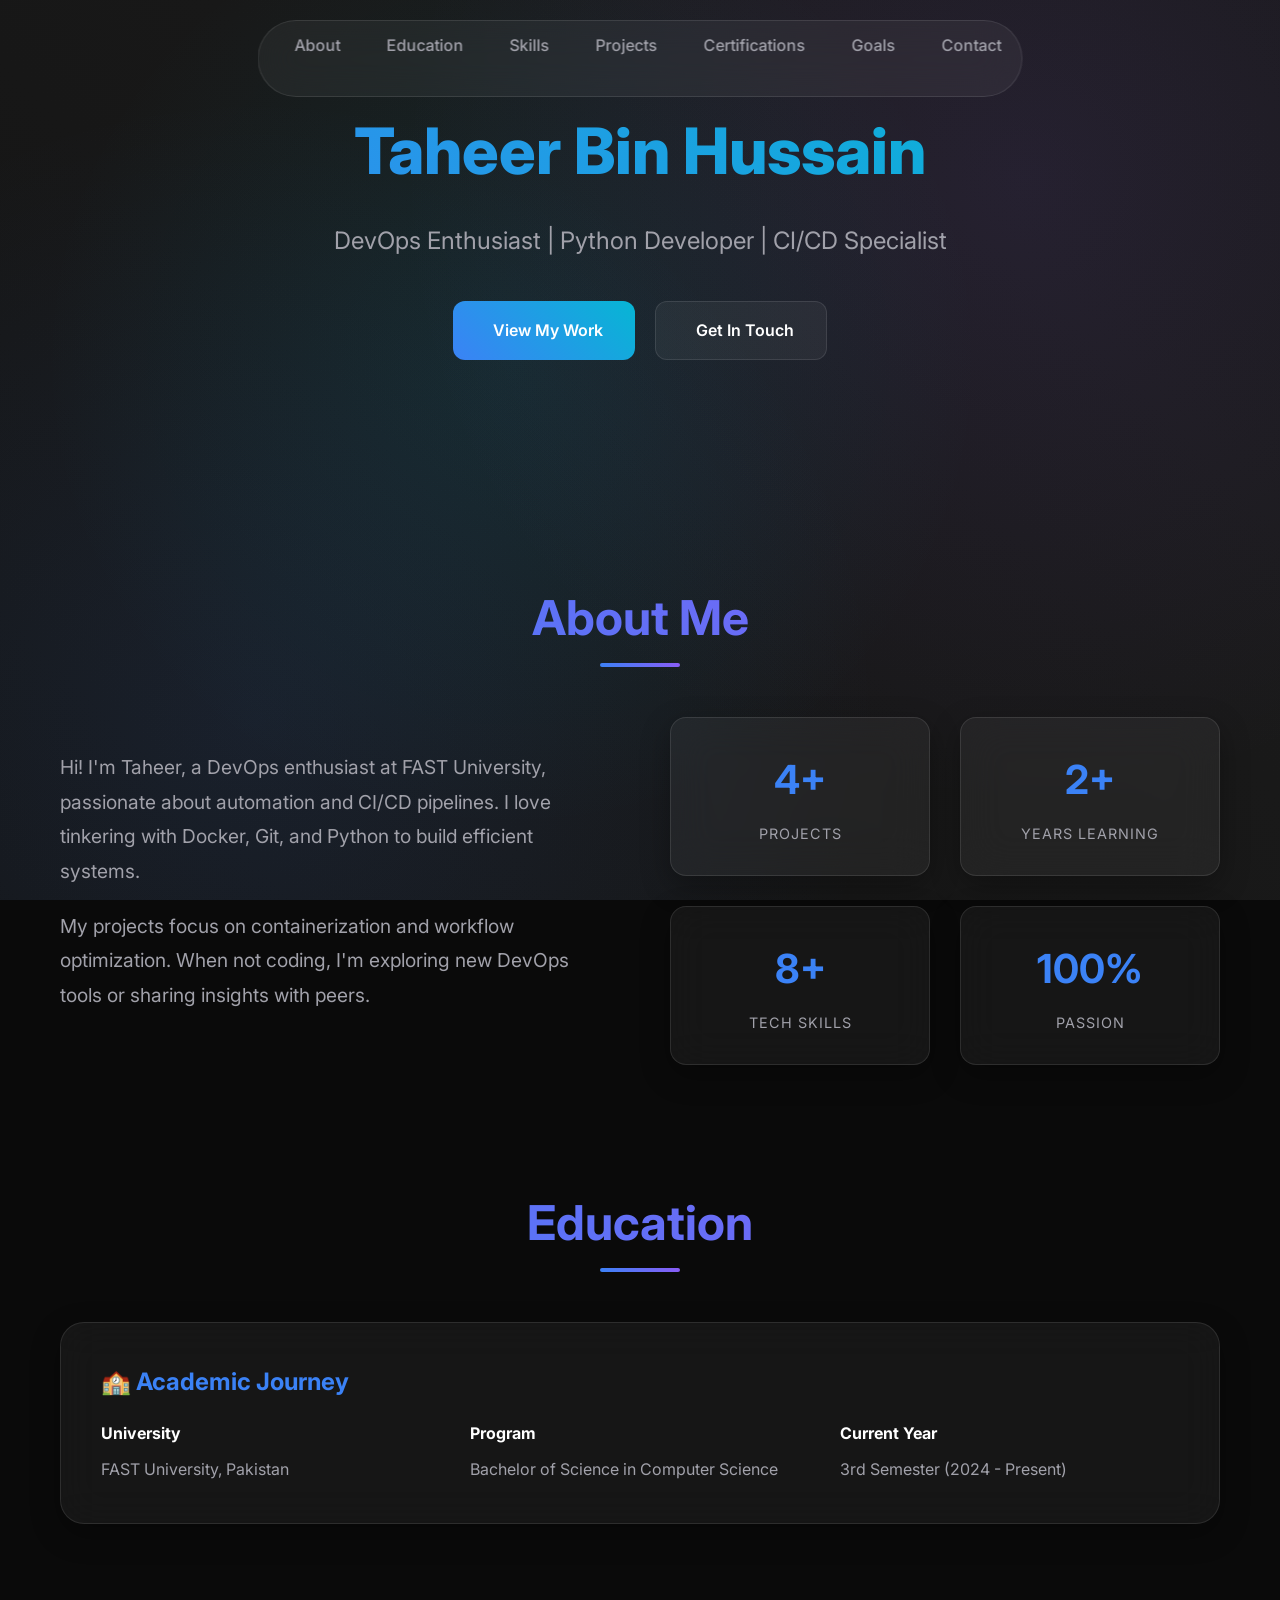
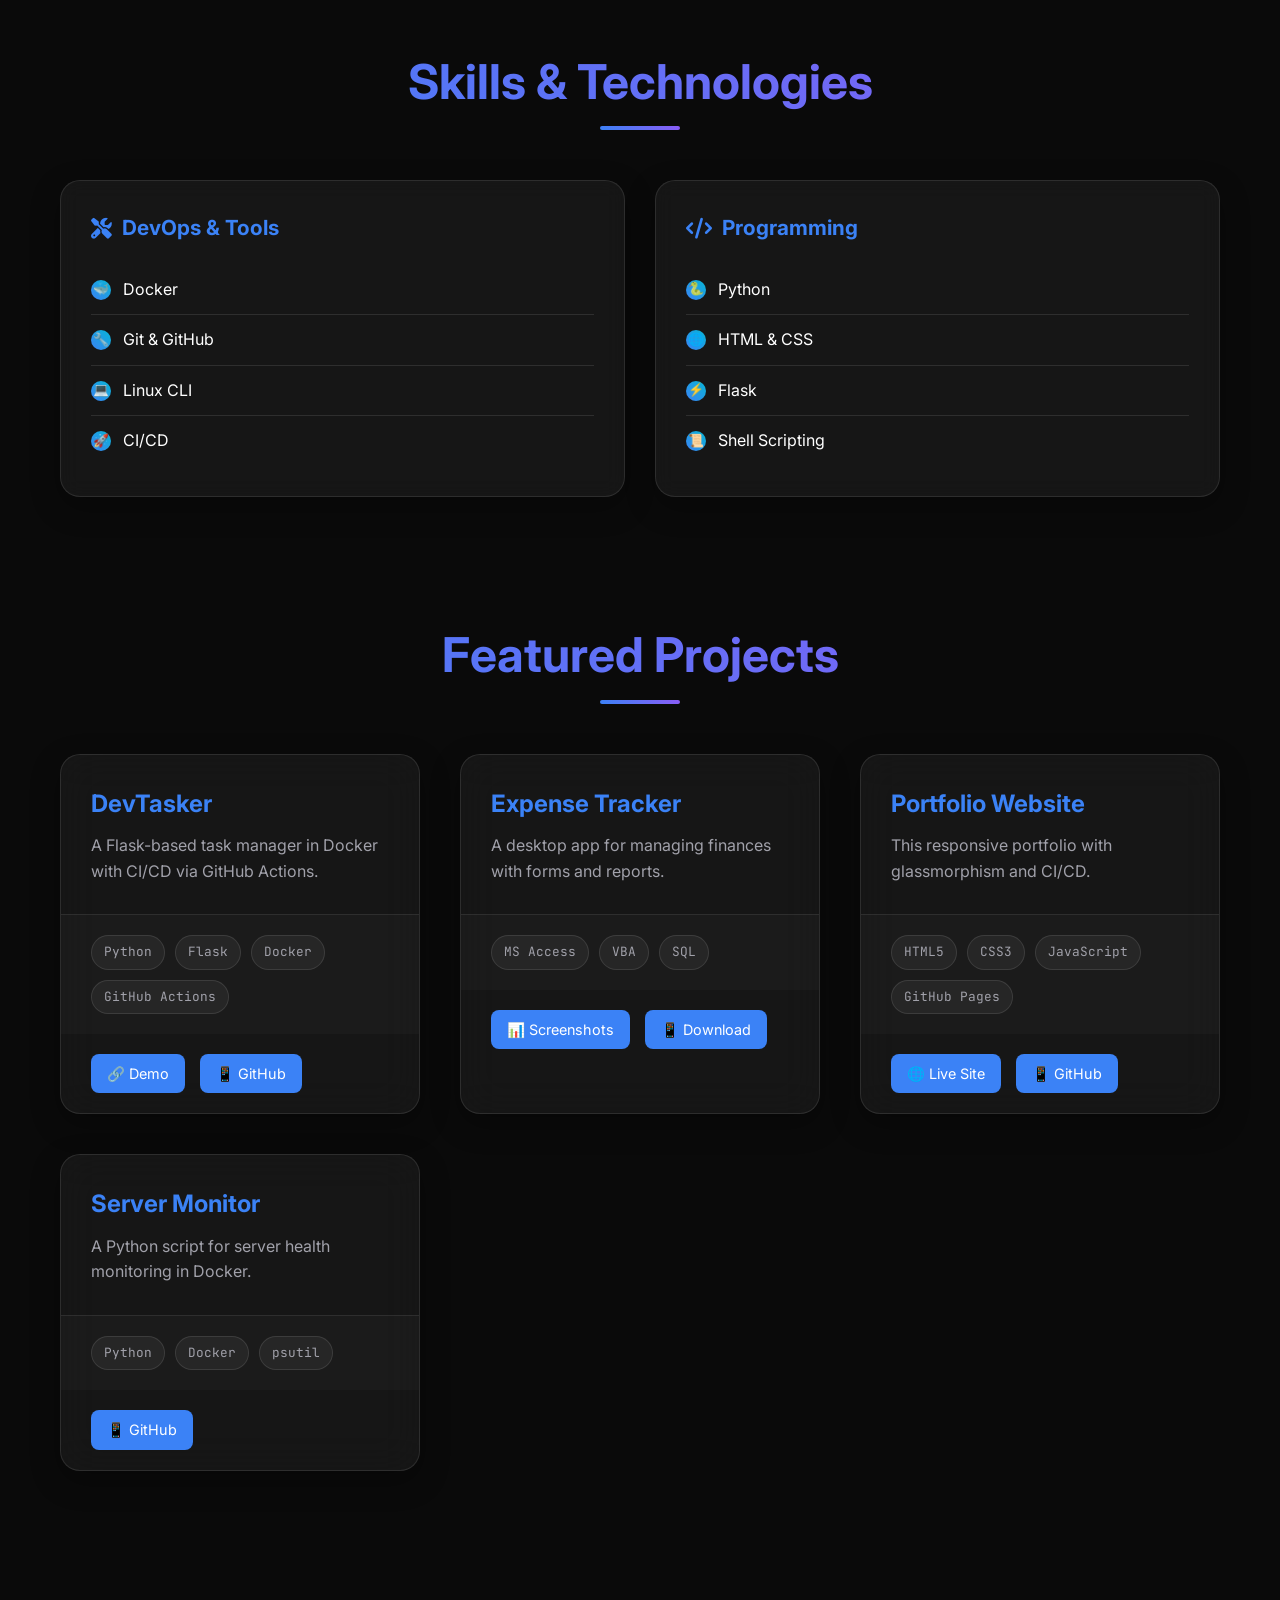
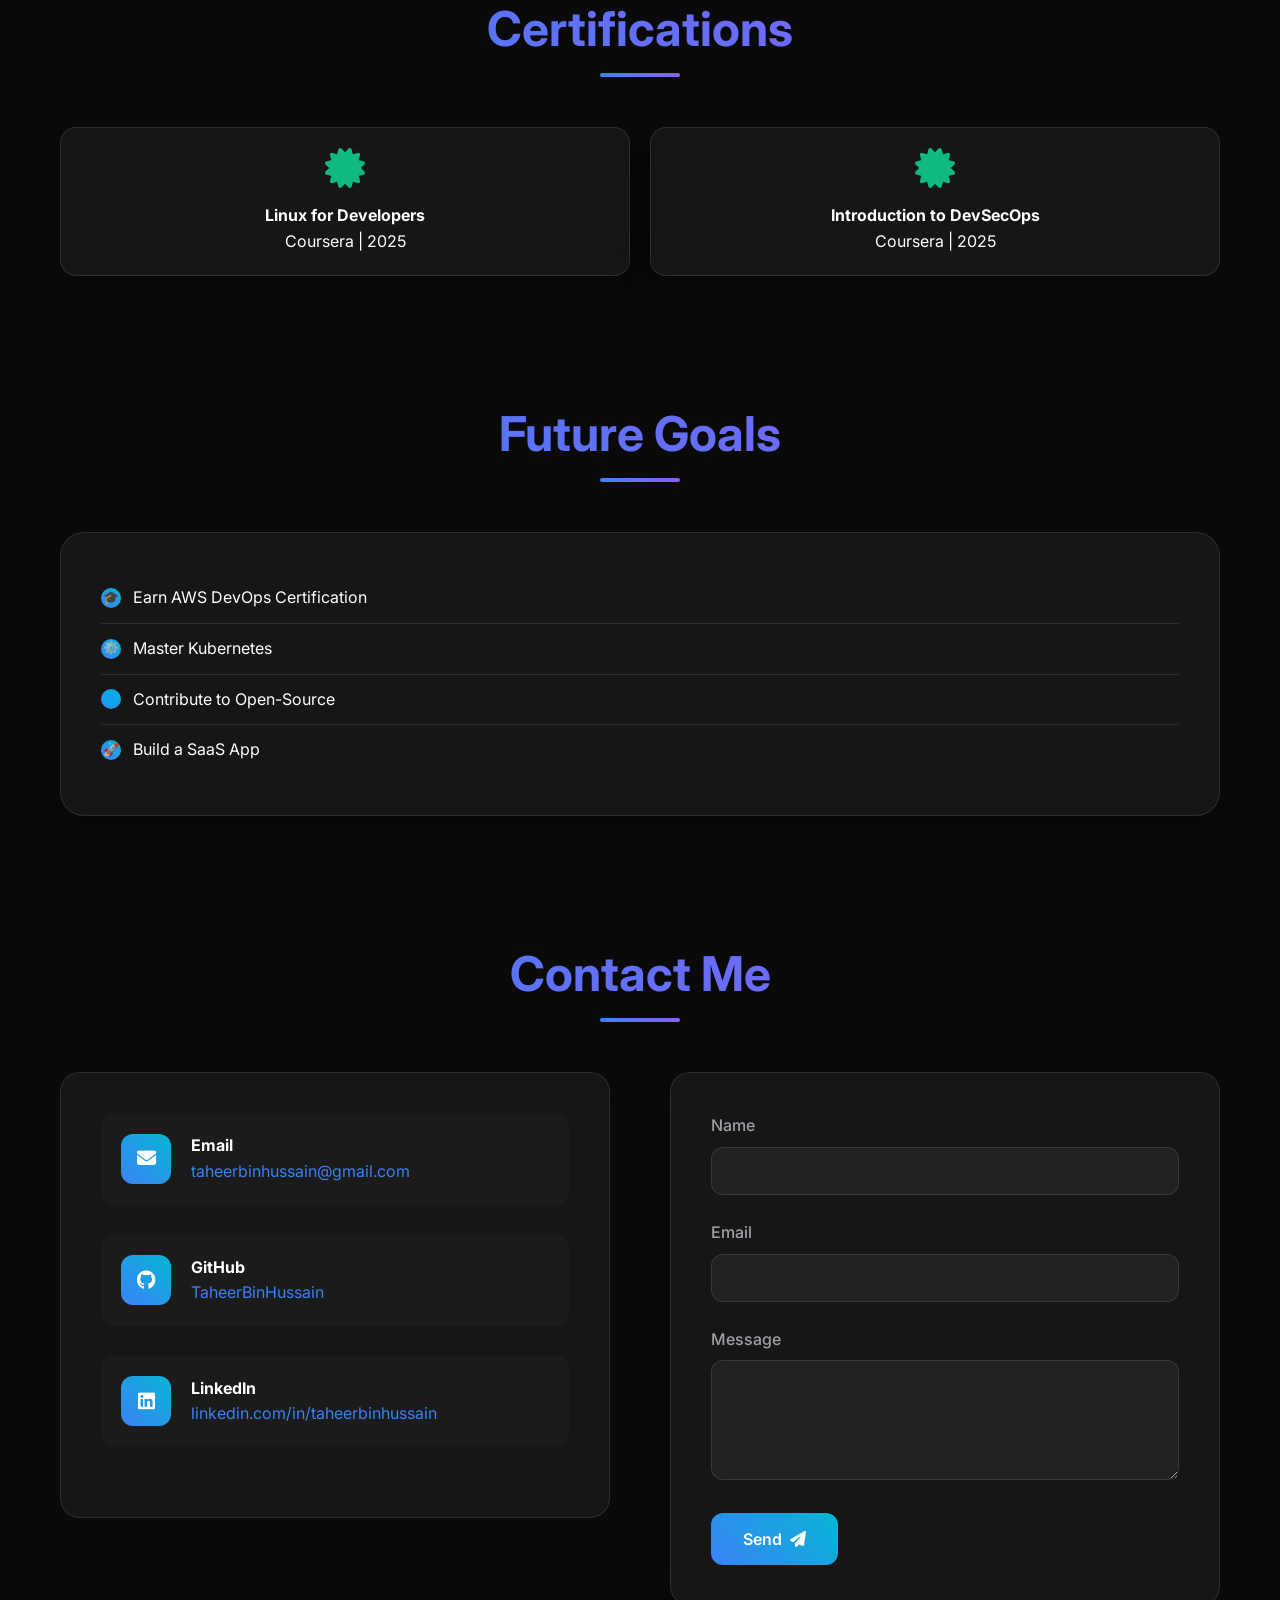
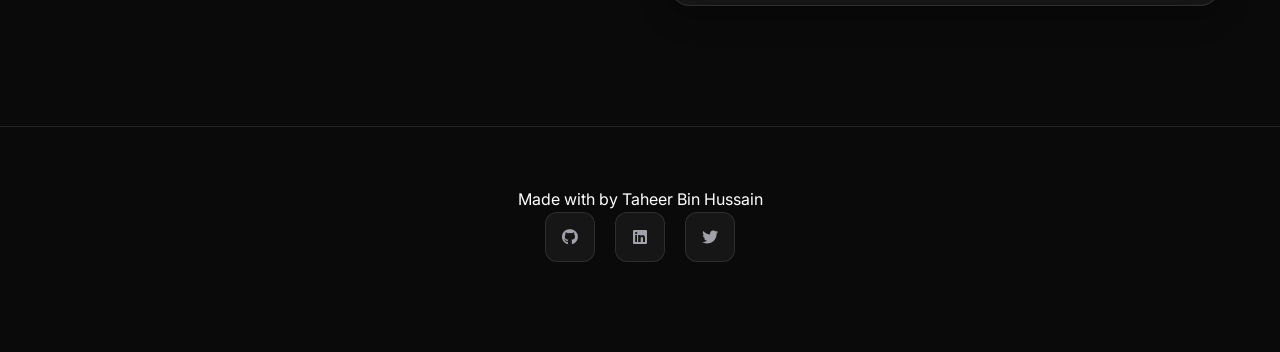
==== commit df15c12b: "v" ====
--- a/index.html
+++ b/index.html
@@ -724,8 +724,8 @@
         <h1 class="typing-animation">Taheer</h1>
         <p class="subtitle">DevOps Enthusiast | Python Developer | CI/CD Specialist</p>
         <div class="cta-buttons">
-          <a href="#projects" class="btn btn-primary"><span>🚀</span> View My Work</a>
-          <a href="#contact" class="btn btn-secondary"><span>📧</span> Get In Touch</a>
+          <a href="#projects" class="btn btn-primary"><span></span> View My Work</a>
+          <a href="#contact" class="btn btn-secondary"><span></span> Get In Touch</a>
         </div>
       </div>
     </div>
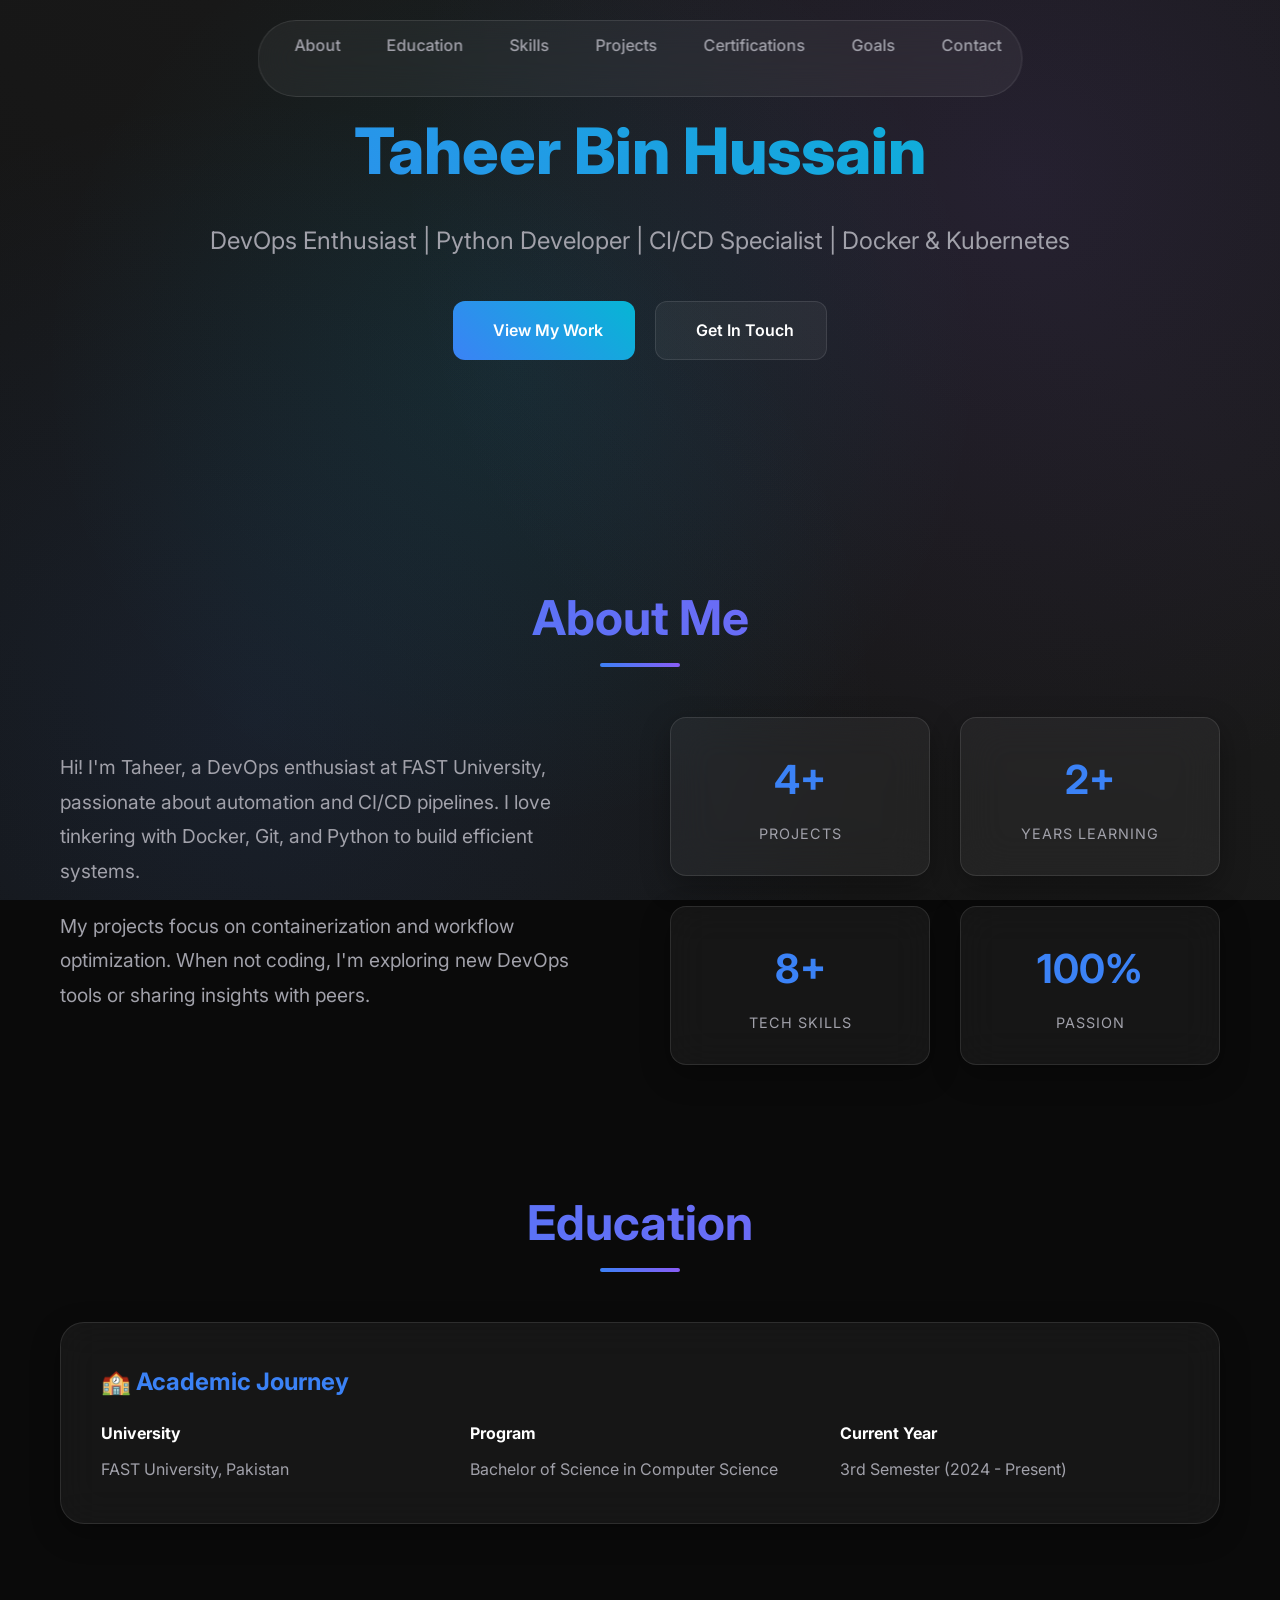
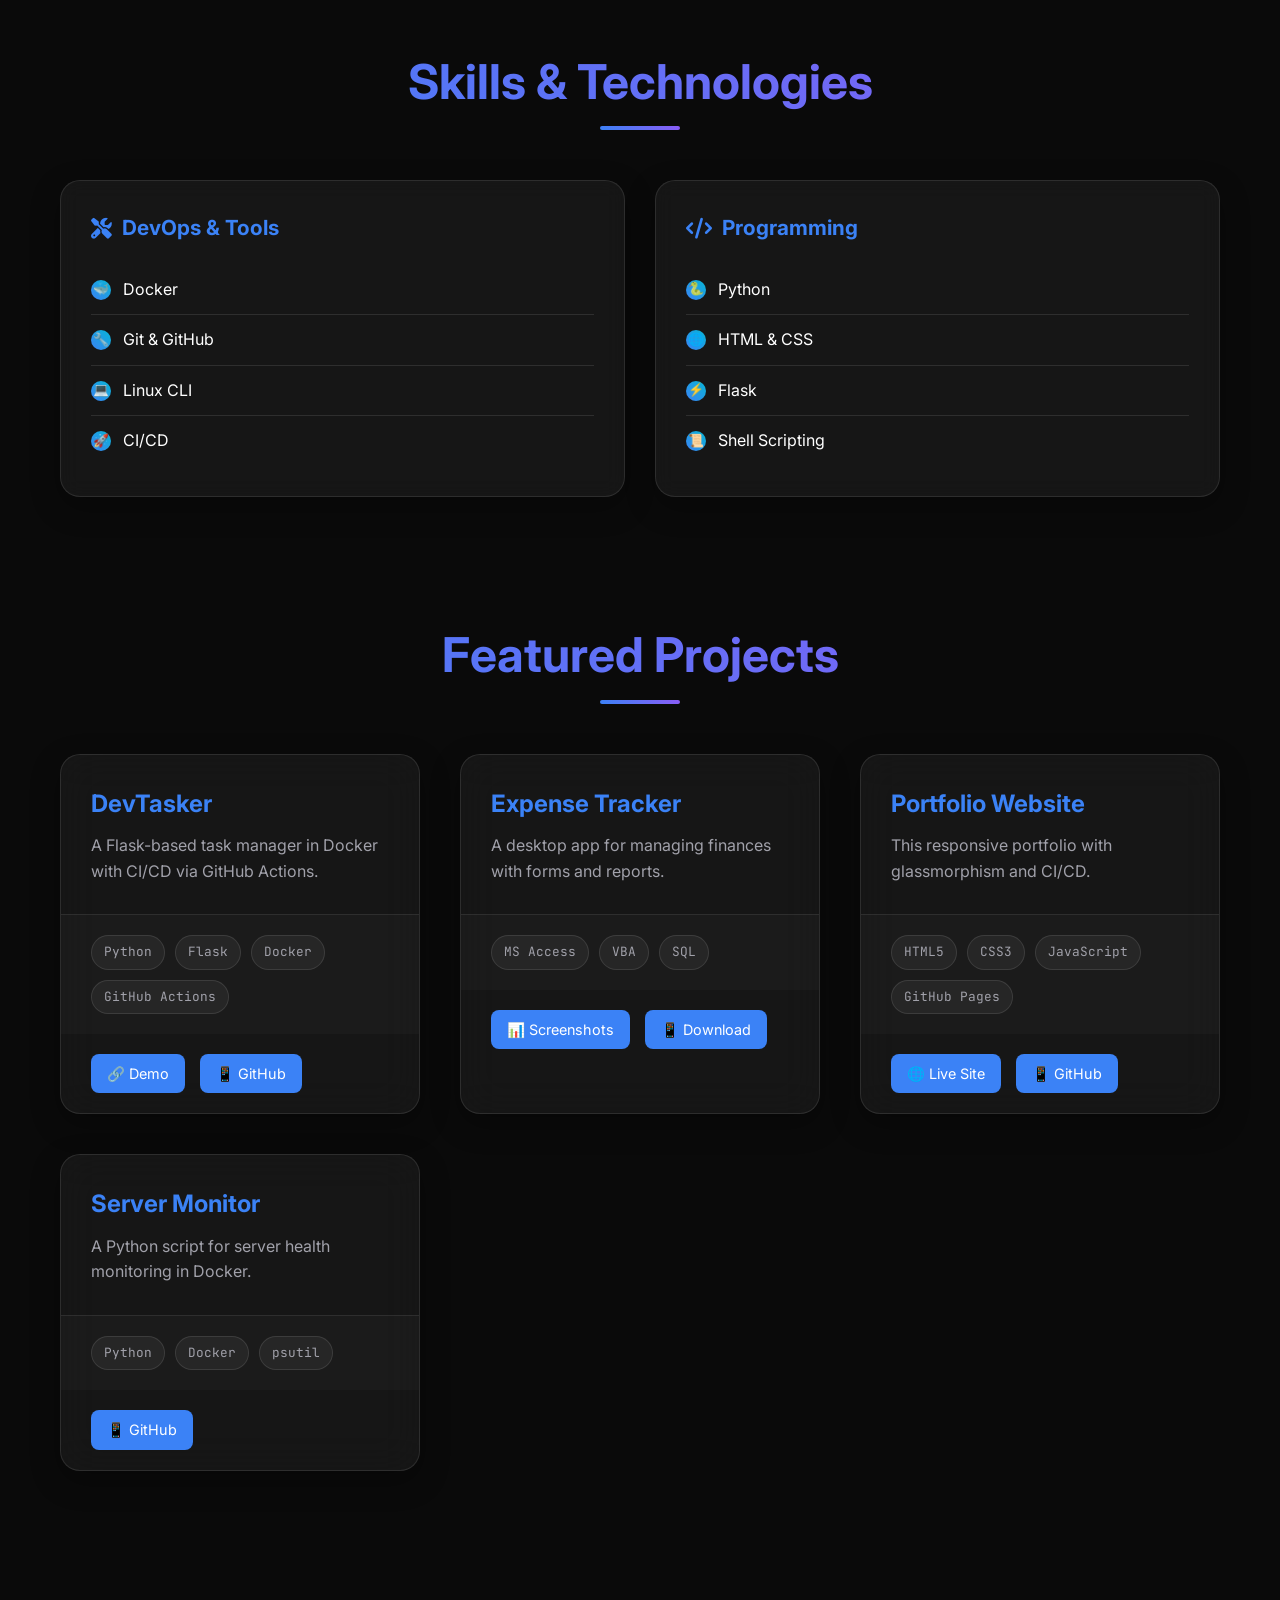
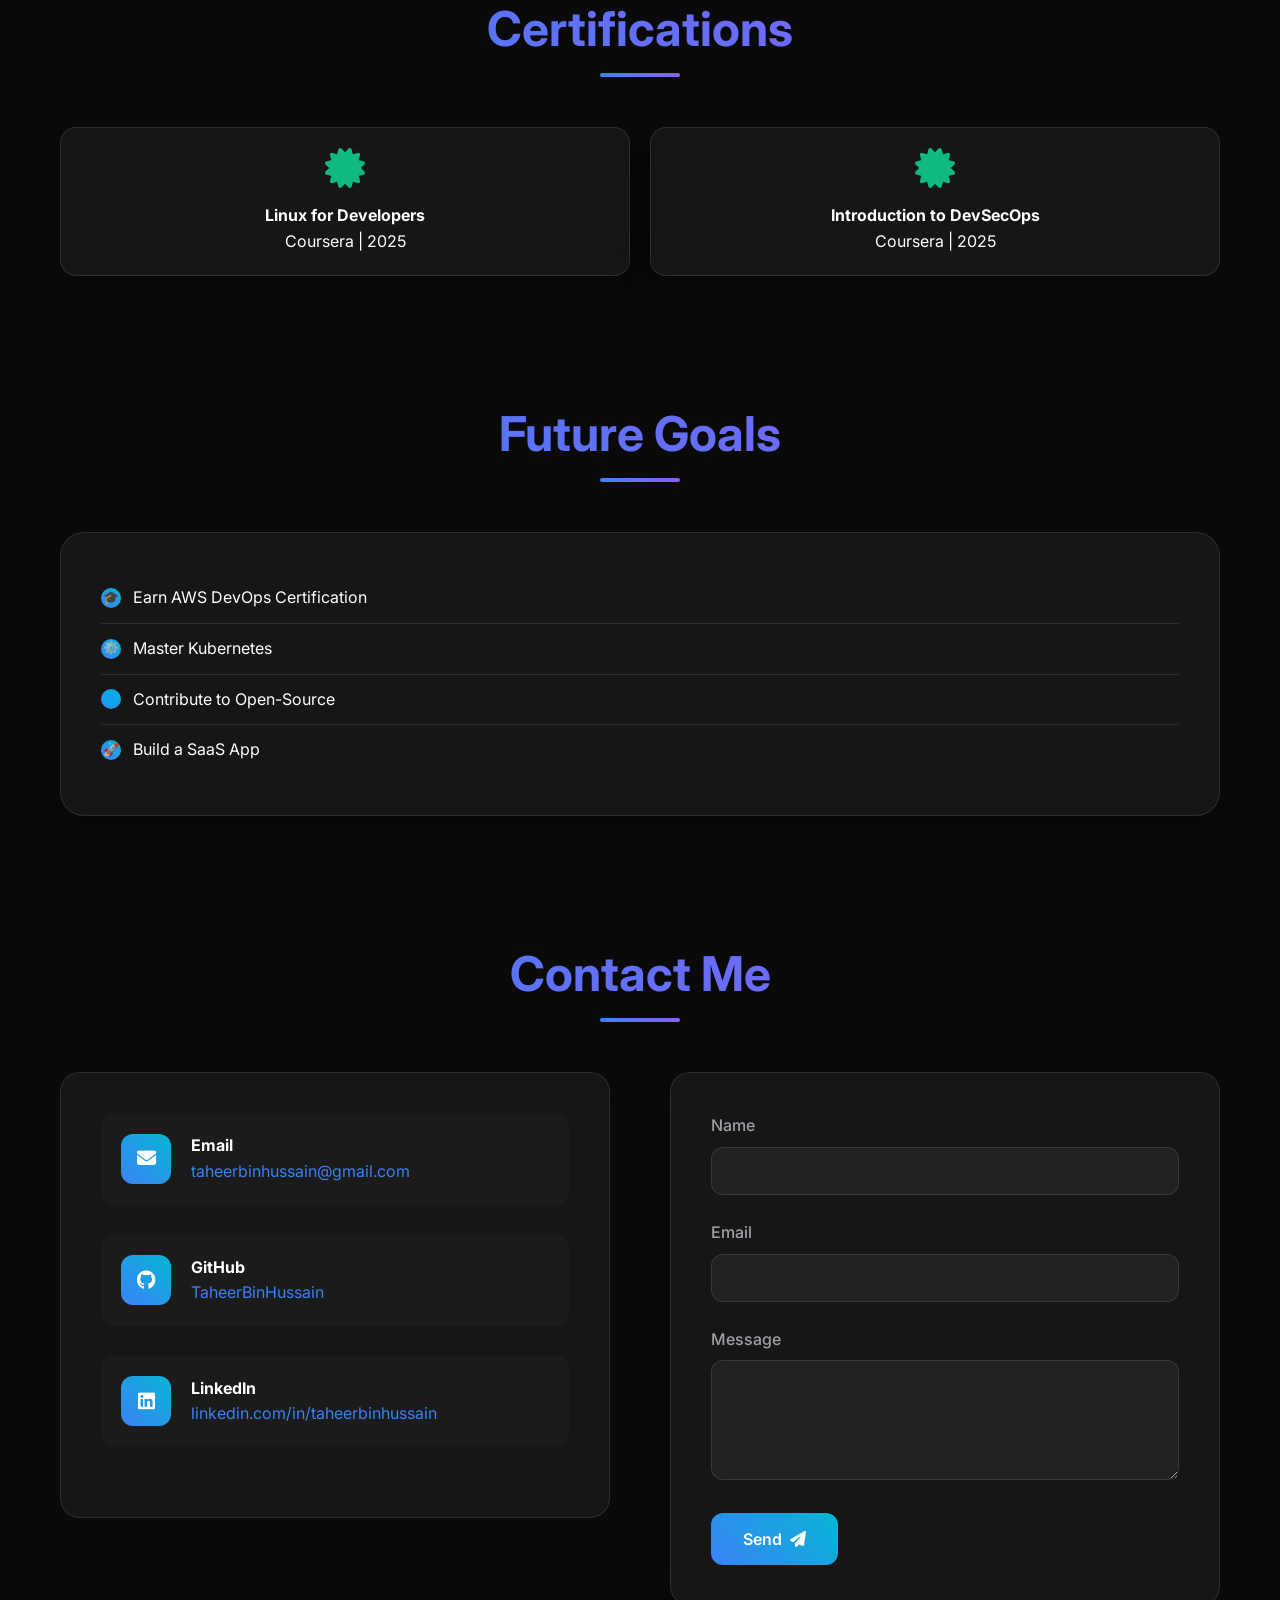
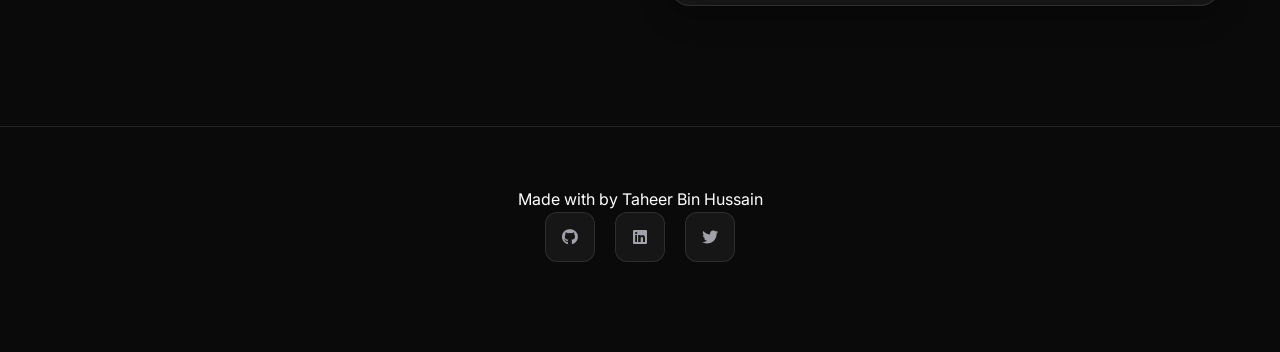
==== commit 4351d5f6: "Final Version" ====
--- a/index.html
+++ b/index.html
@@ -722,7 +722,7 @@
     <div class="container">
       <div class="header-content">
         <h1 class="typing-animation">Taheer</h1>
-        <p class="subtitle">DevOps Enthusiast | Python Developer | CI/CD Specialist</p>
+        <p class="subtitle">DevOps Enthusiast | Python Developer | CI/CD Specialist | Docker & Kubernetes </p>
         <div class="cta-buttons">
           <a href="#projects" class="btn btn-primary"><span></span> View My Work</a>
           <a href="#contact" class="btn btn-secondary"><span></span> Get In Touch</a>
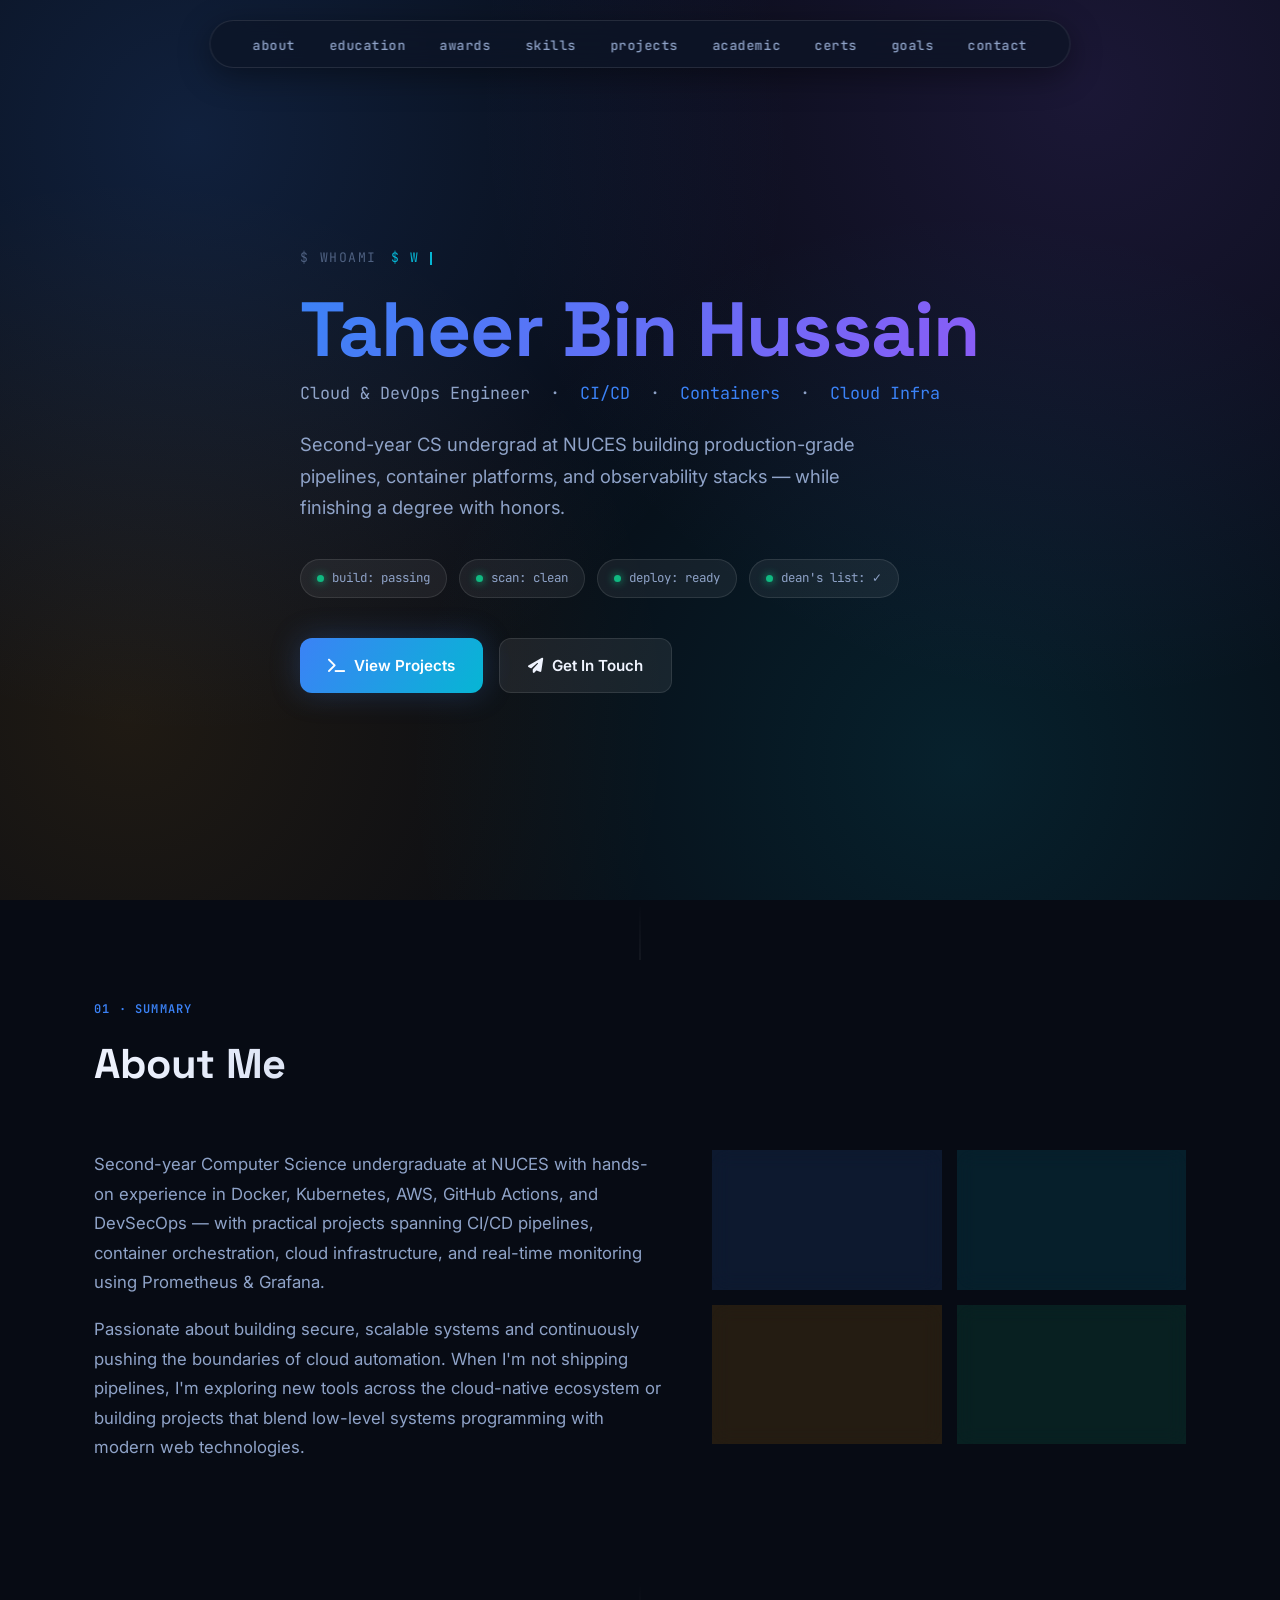
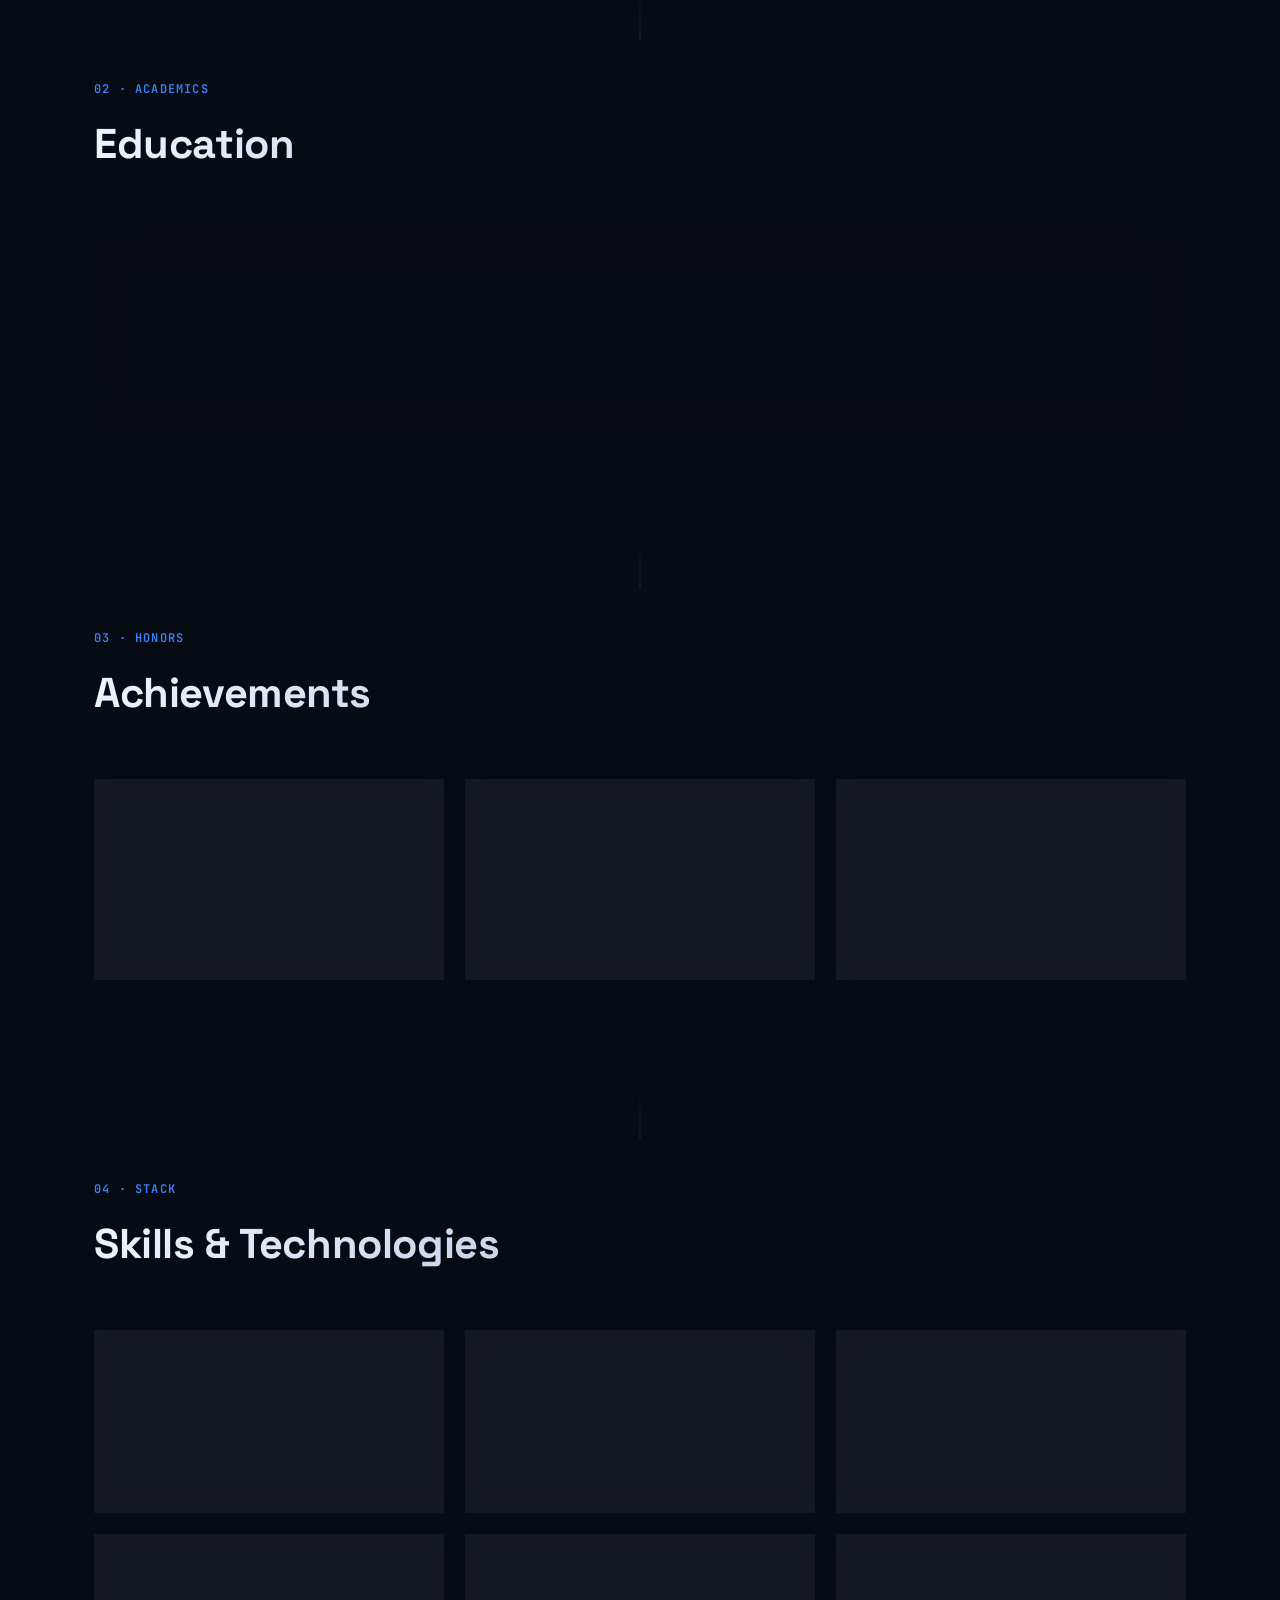
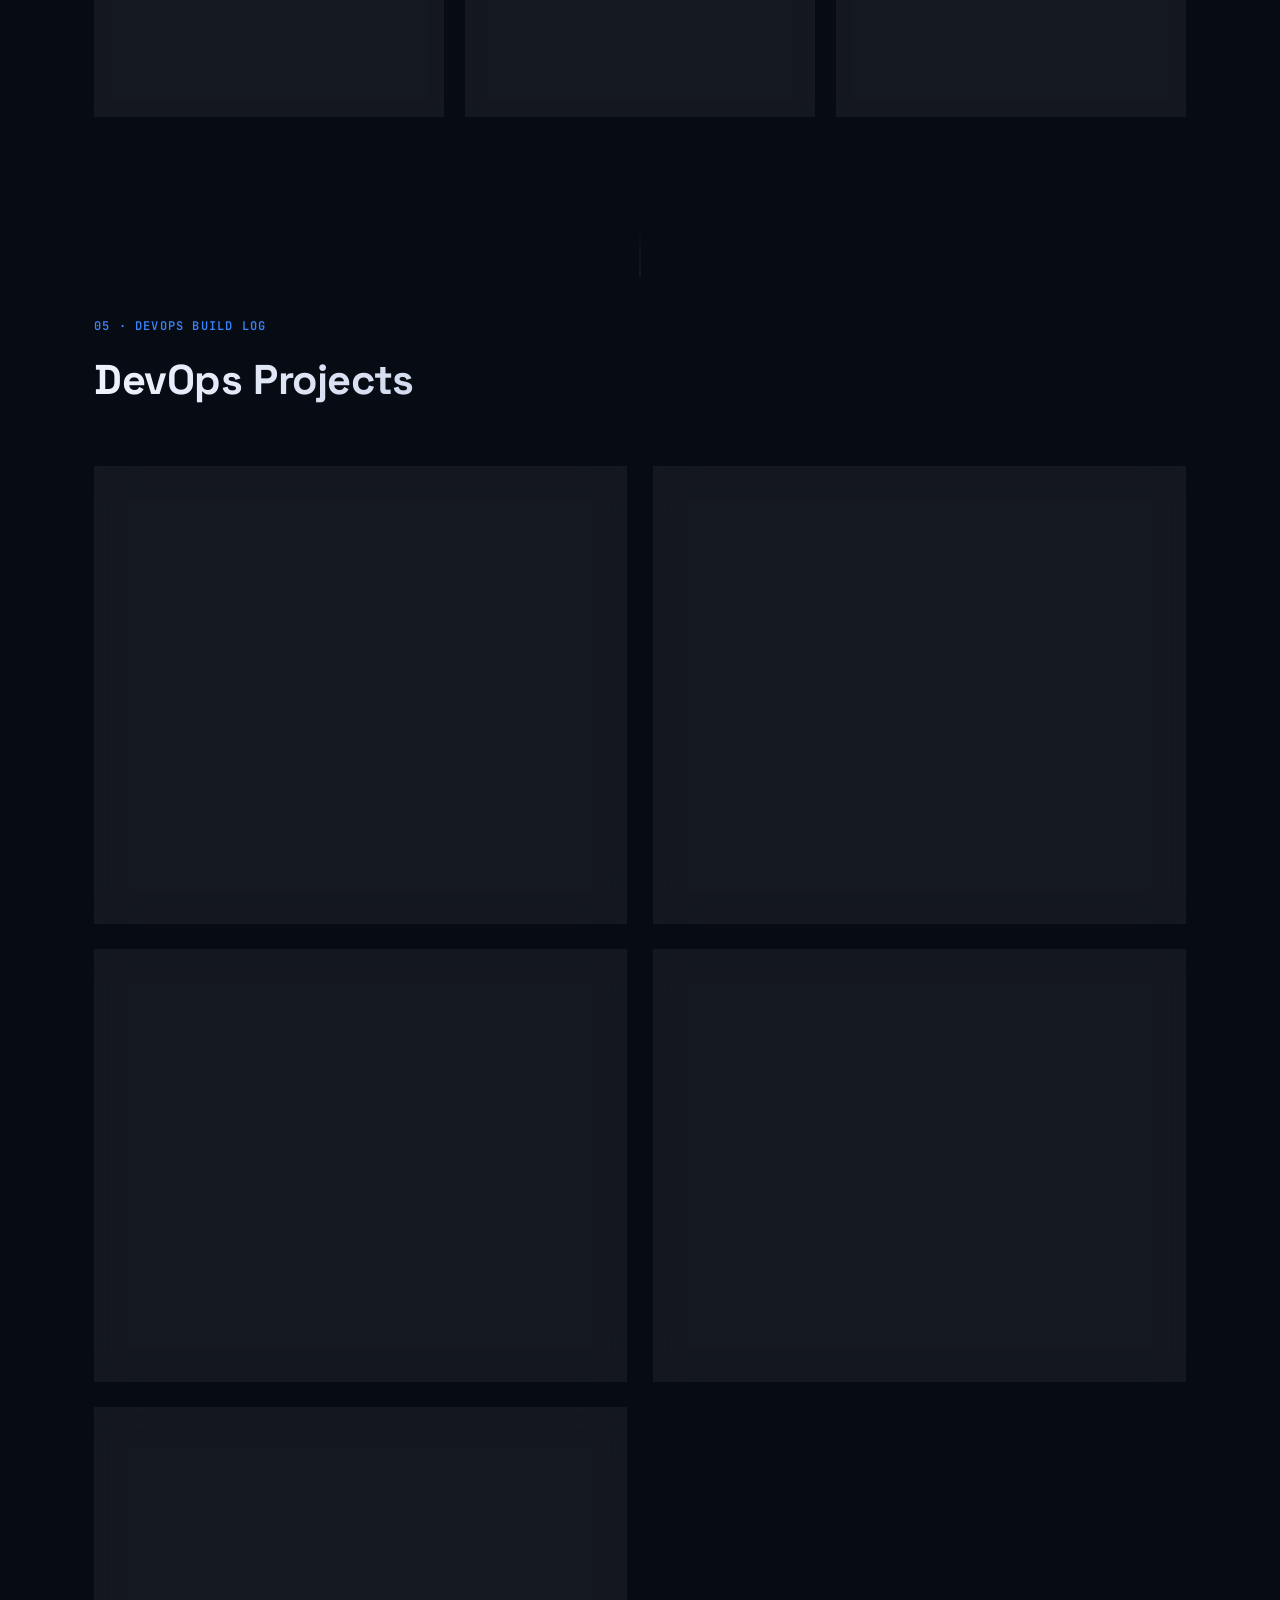
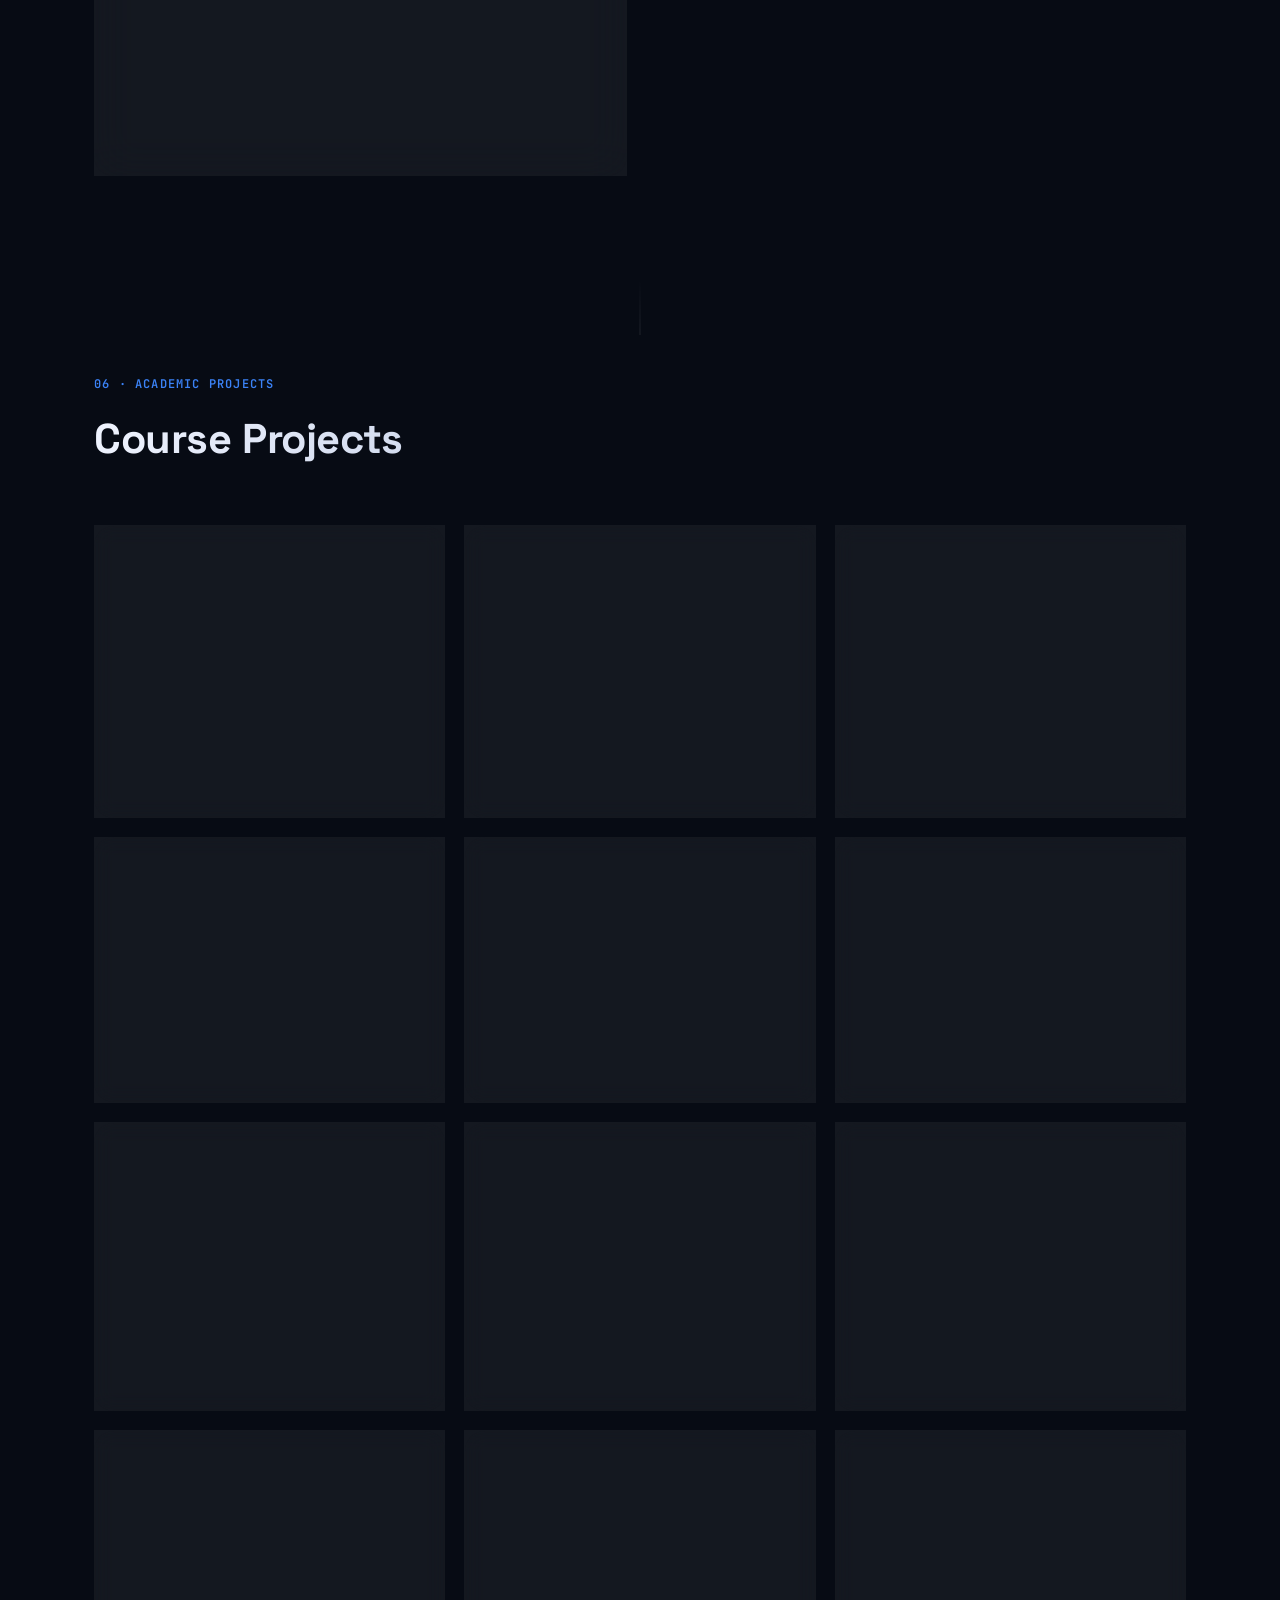
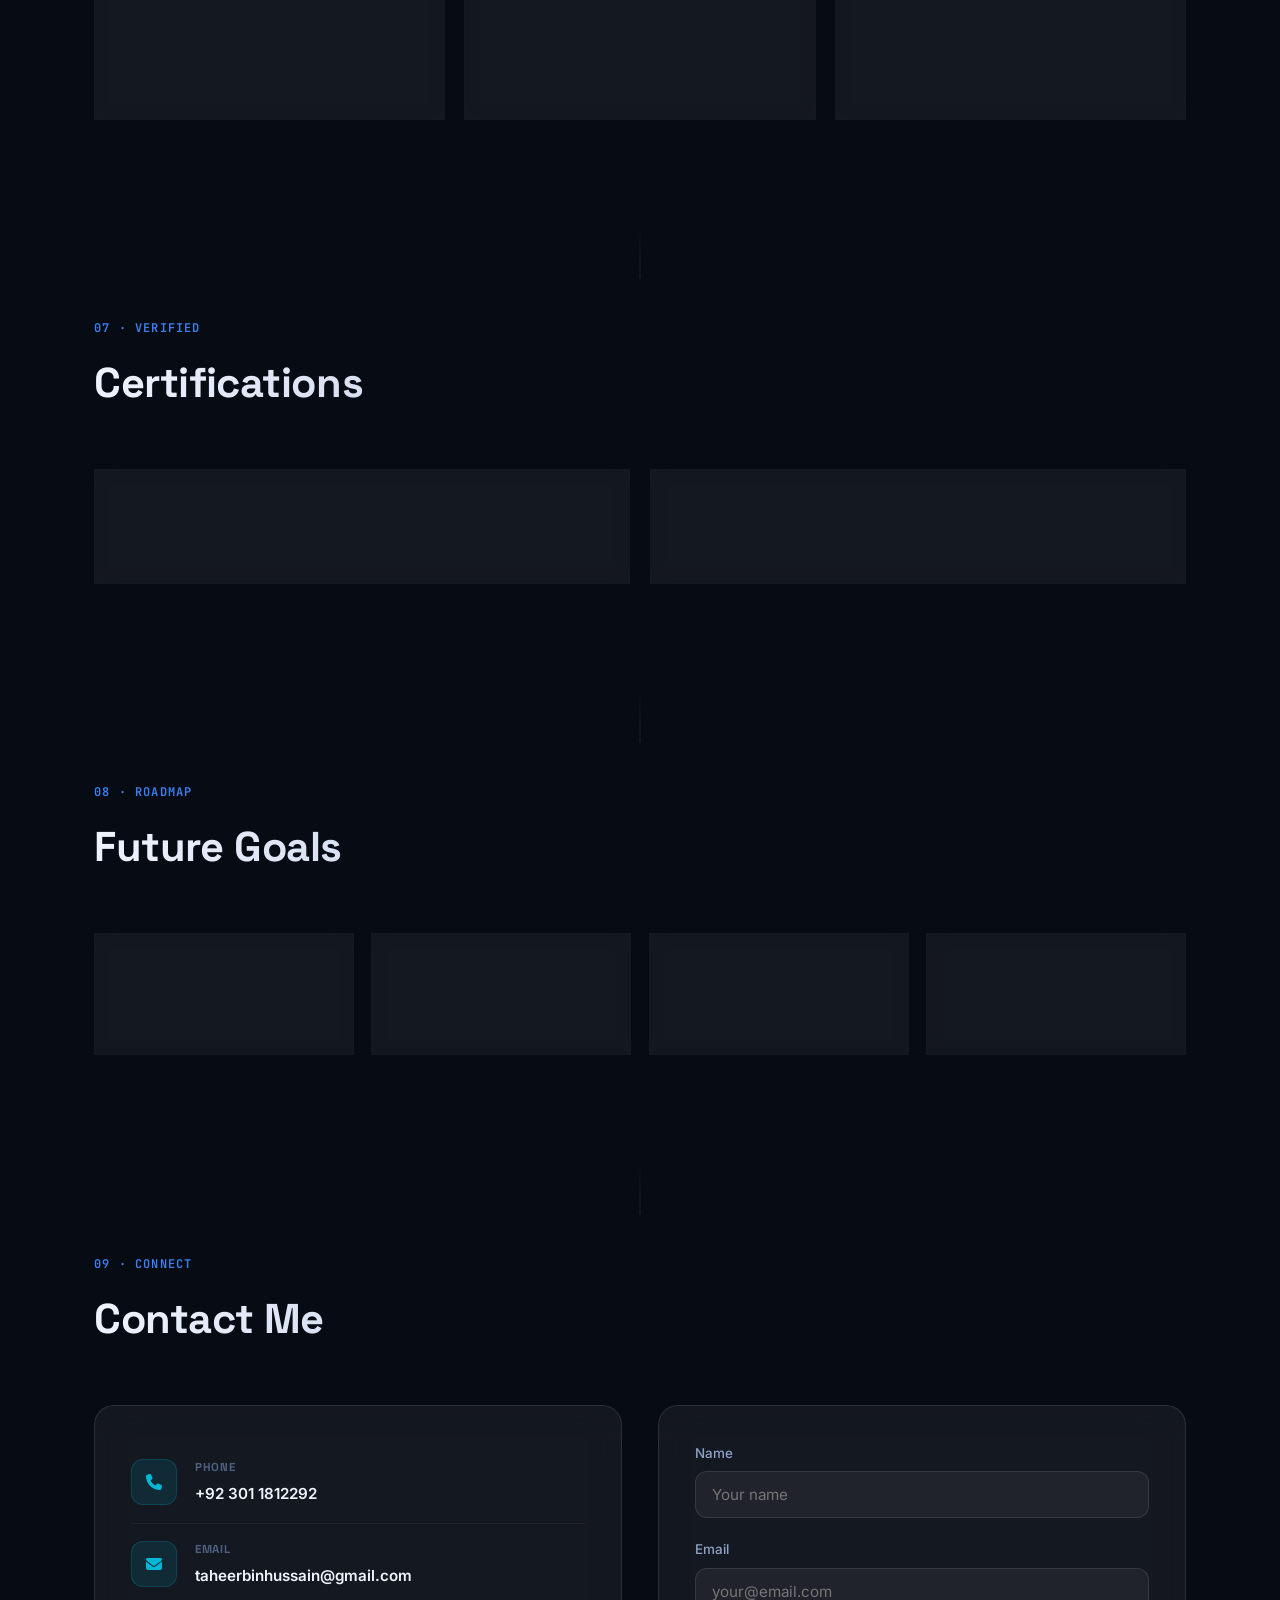
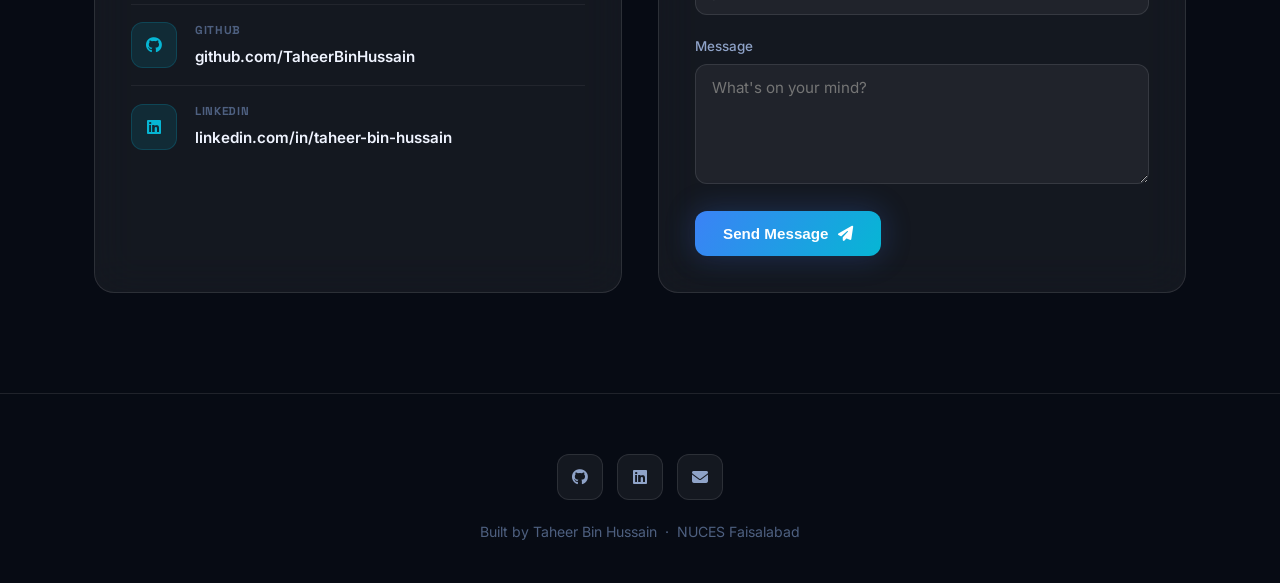
==== commit 0156ff6c: "Update index.html" ====
--- a/index.html
+++ b/index.html
@@ -1,1013 +1,1328 @@
 <!DOCTYPE html>
 <html lang="en">
 <head>
-  <meta charset="UTF-8" />
-  <meta name="viewport" content="width=device-width, initial-scale=1.0" />
-  <title>Taheer Bin Hussain - DevOps Enthusiast</title>
-  <link href="https://fonts.googleapis.com/css2?family=Inter:wght@300;400;500;600;700;800&family=JetBrains+Mono:wght@400;500;600&display=swap" rel="stylesheet">
-  <link rel="stylesheet" href="https://cdnjs.cloudflare.com/ajax/libs/font-awesome/6.4.2/css/all.min.css" />
-  <style>
-    :root {
-      --primary-dark: #0a0a0a;
-      --primary-light: #1a1a1a;
-      --accent-blue: #3b82f6;
-      --accent-cyan: #06b6d4;
-      --accent-purple: #8b5cf6;
-      --accent-green: #10b981;
-      --text-primary: #ffffff;
-      --text-secondary: #a1a1aa;
-      --text-muted: #71717a;
-      --glass-bg: rgba(255, 255, 255, 0.05);
-      --glass-border: rgba(255, 255, 255, 0.1);
-      --shadow: 0 10px 30px rgba(0, 0, 0, 0.3);
-      --transition: all 0.3s ease;
-    }
-
-    * {
-      margin: 0;
-      padding: 0;
-      box-sizing: border-box;
-      font-family: 'Inter', sans-serif;
-    }
-
-    body {
-      background: var(--primary-dark);
-      color: var(--text-primary);
-      line-height: 1.6;
-      overflow-x: hidden;
-    }
-
-    /* Animated Background */
-    .bg-animation {
-      position: fixed;
-      top: 0;
-      left: 0;
-      width: 100%;
-      height: 100%;
-      z-index: -1;
-      background: linear-gradient(45deg, #0a0a0a, #1a1a1a, #0f0f0f);
-      background-size: 400% 400%;
-      animation: gradientShift 15s ease infinite;
-    }
-
-    .bg-animation::before {
-      content: '';
-      position: absolute;
-      top: 0;
-      left: 0;
-      right: 0;
-      bottom: 0;
-      background: radial-gradient(circle at 20% 80%, rgba(59, 130, 246, 0.1) 0%, transparent 50%),
-                  radial-gradient(circle at 80% 20%, rgba(139, 92, 246, 0.1) 0%, transparent 50%),
-                  radial-gradient(circle at 40% 40%, rgba(6, 182, 212, 0.1) 0%, transparent 50%);
-      animation: float 20s ease-in-out infinite;
-    }
-
-    @keyframes gradientShift {
-      0%, 100% { background-position: 0% 50%; }
-      50% { background-position: 100% 50%; }
-    }
-
-    @keyframes float {
-      0%, 100% { transform: translateY(0px) rotate(0deg); }
-      33% { transform: translateY(-30px) rotate(120deg); }
-      66% { transform: translateY(30px) rotate(240deg); }
-    }
-
-    /* Glassmorphism */
-    .glass {
-      background: var(--glass-bg);
-      backdrop-filter: blur(20px);
-      border: 1px solid var(--glass-border);
-      border-radius: 24px;
-      box-shadow: var(--shadow);
-    }
-
-    .container {
-      max-width: 1200px;
-      margin: 0 auto;
-      padding: 0 20px;
-    }
-
-    /* Header */
-    header {
-      position: relative;
-      padding: 100px 0;
-      text-align: center;
-      overflow: hidden;
-    }
-
-    .header-content {
-      position: relative;
-      z-index: 2;
-    }
-
-    .typing-animation {
-      font-size: 4rem;
-      font-weight: 800;
-      background: linear-gradient(45deg, var(--accent-blue), var(--accent-cyan), var(--accent-purple));
-      background-size: 200% 200%;
-      -webkit-background-clip: text;
-      -webkit-text-fill-color: transparent;
-      background-clip: text;
-      animation: gradientShift 3s ease infinite;
-      margin-bottom: 20px;
-    }
-
-    .subtitle {
-      font-size: 1.5rem;
-      color: var(--text-secondary);
-      margin-bottom: 40px;
-      animation: fadeInUp 1s ease 0.5s both;
-    }
-
-    .cta-buttons {
-      display: flex;
-      gap: 20px;
-      justify-content: center;
-      flex-wrap: wrap;
-      animation: fadeInUp 1s ease 1s both;
-    }
-
-    .btn {
-      padding: 16px 32px;
-      border: none;
-      border-radius: 12px;
-      font-weight: 600;
-      font-size: 1rem;
-      cursor: pointer;
-      transition: var(--transition);
-      text-decoration: none;
-      display: inline-flex;
-      align-items: center;
-      gap: 8px;
-      position: relative;
-      overflow: hidden;
-    }
-
-    .btn-primary {
-      background: linear-gradient(45deg, var(--accent-blue), var(--accent-cyan));
-      color: white;
-    }
-
-    .btn-secondary {
-      background: var(--glass-bg);
-      border: 1px solid var(--glass-border);
-      color: var(--text-primary);
-    }
-
-    .btn:hover {
-      transform: translateY(-3px);
-      box-shadow: 0 10px 30px rgba(59, 130, 246, 0.4);
-    }
-
-    .btn::before {
-      content: '';
-      position: absolute;
-      top: 0;
-      left: -100%;
-      width: 100%;
-      height: 100%;
-      background: linear-gradient(90deg, transparent, rgba(255, 255, 255, 0.2), transparent);
-      transition: left 0.5s;
-    }
-
-    .btn:hover::before {
-      left: 100%;
-    }
-
-    /* Navigation */
-    nav {
-      position: fixed;
-      top: 20px;
-      left: 50%;
-      transform: translateX(-50%);
-      z-index: 1000;
-      padding: 12px 20px;
-      border-radius: 50px;
-      background: var(--glass-bg);
-      backdrop-filter: blur(20px);
-      border: 1px solid var(--glass-border);
-      animation: slideDown 1s ease 0.3s both;
-    }
-
-    nav ul {
-      display: flex;
-      list-style: none;
-      gap: 30px;
-    }
-
-    nav a {
-      color: var(--text-secondary);
-      text-decoration: none;
-      font-weight: 500;
-      transition: var(--transition);
-      position: relative;
-      padding: 8px 16px;
-      border-radius: 8px;
-    }
-
-    nav a:hover {
-      color: var(--text-primary);
-      background: rgba(255, 255, 255, 0.1);
-    }
-
-    nav a::after {
-      content: '';
-      position: absolute;
-      bottom: -5px;
-      left: 50%;
-      width: 0;
-      height: 2px;
-      background: var(--accent-blue);
-      transition: var(--transition);
-      transform: translateX(-50%);
-    }
-
-    nav a:hover::after {
-      width: 100%;
-    }
-
-    /* Sections */
-    section {
-      margin: 120px 0;
-      padding: 0 20px;
-    }
-
-    .section-title {
-      font-size: 3rem;
-      font-weight: 700;
-      text-align: center;
-      margin-bottom: 60px;
-      background: linear-gradient(45deg, var(--accent-blue), var(--accent-purple));
-      -webkit-background-clip: text;
-      -webkit-text-fill-color: transparent;
-      background-clip: text;
-      position: relative;
-    }
-
-    .section-title::after {
-      content: '';
-      position: absolute;
-      bottom: -10px;
-      left: 50%;
-      transform: translateX(-50%);
-      width: 80px;
-      height: 4px;
-      background: linear-gradient(45deg, var(--accent-blue), var(--accent-purple));
-      border-radius: 2px;
-    }
-
-    /* Cards */
-    .card {
-      padding: 40px;
-      position: relative;
-      transition: var(--transition);
-      cursor: pointer;
-      overflow: hidden;
-    }
-
-    .card:hover {
-      transform: translateY(-10px);
-      box-shadow: 0 30px 60px rgba(0, 0, 0, 0.5);
-    }
-
-    .card::before {
-      content: '';
-      position: absolute;
-      top: 0;
-      left: 0;
-      right: 0;
-      height: 2px;
-      background: linear-gradient(90deg, var(--accent-blue), var(--accent-cyan), var(--accent-purple));
-      transform: scaleX(0);
-      transition: transform 0.3s ease;
-    }
-
-    .card:hover::before {
-      transform: scaleX(1);
-    }
-
-    /* About */
-    .about-content {
-      display: grid;
-      grid-template-columns: 1fr 1fr;
-      gap: 60px;
-      align-items: center;
-    }
-
-    .about-text {
-      font-size: 1.2rem;
-      line-height: 1.8;
-      color: var(--text-secondary);
-    }
-
-    .about-text p {
-      margin-bottom: 20px;
-    }
-
-    .stats-grid {
-      display: grid;
-      grid-template-columns: repeat(2, 1fr);
-      gap: 30px;
-    }
-
-    .stat-card {
-      text-align: center;
-      padding: 30px;
-      background: var(--glass-bg);
-      border-radius: 16px;
-      border: 1px solid var(--glass-border);
-      transition: var(--transition);
-    }
-
-    .stat-card:hover {
-      transform: scale(1.05);
-      background: rgba(59, 130, 246, 0.1);
-    }
-
-    .stat-number {
-      font-size: 2.5rem;
-      font-weight: 700;
-      color: var(--accent-blue);
-      margin-bottom: 10px;
-    }
-
-    .stat-label {
-      color: var(--text-secondary);
-      font-size: 0.9rem;
-      text-transform: uppercase;
-      letter-spacing: 1px;
-    }
-
-    /* Skills */
-    .skills-grid {
-      display: grid;
-      grid-template-columns: repeat(auto-fit, minmax(250px, 1fr));
-      gap: 30px;
-    }
-
-    .skill-category {
-      padding: 30px;
-      background: var(--glass-bg);
-      backdrop-filter: blur(10px);
-      border: 1px solid var(--glass-border);
-      border-radius: 20px;
-      transition: var(--transition);
-    }
-
-    .skill-category:hover {
-      transform: translateY(-5px);
-      box-shadow: 0 20px 40px rgba(0, 0, 0, 0.3);
-    }
-
-    .skill-category h3 {
-      color: var(--accent-blue);
-      margin-bottom: 20px;
-      font-size: 1.3rem;
-      display: flex;
-      align-items: center;
-      gap: 10px;
-    }
-
-    .skill-list {
-      list-style: none;
-    }
-
-    .skill-item {
-      padding: 12px 0;
-      border-bottom: 1px solid rgba(255, 255, 255, 0.1);
-      display: flex;
-      align-items: center;
-      gap: 12px;
-      transition: var(--transition);
-    }
-
-    .skill-item:last-child {
-      border-bottom: none;
-    }
-
-    .skill-item:hover {
-      color: var(--accent-blue);
-      padding-left: 10px;
-      background: rgba(59, 130, 246, 0.05);
-    }
-
-    .skill-icon {
-      width: 20px;
-      height: 20px;
-      border-radius: 50%;
-      background: linear-gradient(45deg, var(--accent-blue), var(--accent-cyan));
-      display: flex;
-      align-items: center;
-      justify-content: center;
-      font-size: 0.8rem;
-    }
-
-    /* Projects */
-    .projects-grid {
-      display: grid;
-      grid-template-columns: repeat(auto-fit, minmax(350px, 1fr));
-      gap: 40px;
-    }
-
-    .project-card {
-      background: var(--glass-bg);
-      backdrop-filter: blur(20px);
-      border: 1px solid var(--glass-border);
-      border-radius: 20px;
-      overflow: hidden;
-      transition: var(--transition);
-      position: relative;
-    }
-
-    .project-card:hover {
-      transform: translateY(-10px);
-      box-shadow: 0 30px 60px rgba(0, 0, 0, 0.4);
-    }
-
-    .project-header {
-      padding: 30px;
-      border-bottom: 1px solid var(--glass-border);
-    }
-
-    .project-title {
-      font-size: 1.5rem;
-      font-weight: 700;
-      color: var(--accent-blue);
-      margin-bottom: 10px;
-    }
-
-    .project-description {
-      color: var(--text-secondary);
-      line-height: 1.6;
-    }
-
-    .project-tech {
-      display: flex;
-      flex-wrap: wrap;
-      gap: 10px;
-      padding: 20px 30px;
-      background: rgba(255, 255, 255, 0.02);
-    }
-
-    .tech-tag {
-      padding: 6px 12px;
-      background: var(--glass-bg);
-      border: 1px solid var(--glass-border);
-      border-radius: 20px;
-      font-size: 0.8rem;
-      color: var(--text-secondary);
-      font-family: 'JetBrains Mono', monospace;
-    }
-
-    .project-links {
-      padding: 20px 30px;
-      display: flex;
-      gap: 15px;
-    }
-
-    .project-link {
-      padding: 8px 16px;
-      background: var(--accent-blue);
-      color: white;
-      text-decoration: none;
-      border-radius: 8px;
-      font-size: 0.9rem;
-      transition: var(--transition);
-    }
-
-    .project-link:hover {
-      background: var(--accent-cyan);
-      transform: translateY(-2px);
-    }
-
-    /* Certifications */
-    .certification-grid {
-      display: grid;
-      grid-template-columns: repeat(auto-fit, minmax(250px, 1fr));
-      gap: 20px;
-    }
-
-    .certification-card {
-      text-align: center;
-      padding: 20px;
-      background: var(--glass-bg);
-      border-radius: 16px;
-      border: 1px solid var(--glass-border);
-      transition: var(--transition);
-    }
-
-    .certification-card:hover {
-      transform: translateY(-5px);
-      box-shadow: 0 20px 40px rgba(0, 0, 0, 0.3);
-    }
-
-    .certification-card i {
-      font-size: 2.5rem;
-      color: var(--accent-green);
-      margin-bottom: 15px;
-    }
-
-    /* Contact */
-    .contact-content {
-      display: grid;
-      grid-template-columns: 1fr 1fr;
-      gap: 60px;
-      align-items: start;
-    }
-
-    .contact-info {
-      padding: 40px;
-      background: var(--glass-bg);
-      backdrop-filter: blur(20px);
-      border: 1px solid var(--glass-border);
-      border-radius: 20px;
-    }
-
-    .contact-item {
-      display: flex;
-      align-items: center;
-      gap: 20px;
-      margin-bottom: 30px;
-      padding: 20px;
-      background: rgba(255, 255, 255, 0.02);
-      border-radius: 12px;
-      transition: var(--transition);
-    }
-
-    .contact-item:hover {
-      background: rgba(59, 130, 246, 0.1);
-      transform: translateX(10px);
-    }
-
-    .contact-icon {
-      width: 50px;
-      height: 50px;
-      background: linear-gradient(45deg, var(--accent-blue), var(--accent-cyan));
-      border-radius: 12px;
-      display: flex;
-      align-items: center;
-      justify-content: center;
-      font-size: 1.2rem;
-    }
-
-    .contact-form {
-      padding: 40px;
-      background: var(--glass-bg);
-      backdrop-filter: blur(20px);
-      border: 1px solid var(--glass-border);
-      border-radius: 20px;
-    }
-
-    .form-group {
-      margin-bottom: 25px;
-    }
-
-    .form-group label {
-      display: block;
-      margin-bottom: 8px;
-      color: var(--text-secondary);
-      font-weight: 500;
-    }
-
-    .form-group input,
-    .form-group textarea {
-      width: 100%;
-      padding: 15px;
-      background: rgba(255, 255, 255, 0.05);
-      border: 1px solid var(--glass-border);
-      border-radius: 12px;
-      color: var(--text-primary);
-      font-family: inherit;
-      transition: var(--transition);
-    }
-
-    .form-group input:focus,
-    .form-group textarea:focus {
-      outline: none;
-      border-color: var(--accent-blue);
-      box-shadow: 0 0 0 3px rgba(59, 130, 246, 0.1);
-    }
-
-    .form-group textarea {
-      resize: vertical;
-      min-height: 120px;
-    }
-
-    /* Footer */
-    footer {
-      text-align: center;
-      padding: 60px 0;
-      border-top: 1px solid var(--glass-border);
-      margin-top: 120px;
-    }
-
-    .footer-content {
-      max-width: 600px;
-      margin: 0 auto;
-    }
-
-    .social-links {
-      display: flex;
-      justify-content: center;
-      gap: 20px;
-      margin-bottom: 30px;
-    }
-
-    .social-link {
-      width: 50px;
-      height: 50px;
-      background: var(--glass-bg);
-      border: 1px solid var(--glass-border);
-      border-radius: 12px;
-      display: flex;
-      align-items: center;
-      justify-content: center;
-      text-decoration: none;
-      color: var(--text-secondary);
-      transition: var(--transition);
-    }
-
-    .social-link:hover {
-      background: var(--accent-blue);
-      color: white;
-      transform: translateY(-5px);
-    }
-
-    /* Animations */
-    @keyframes fadeInUp {
-      from {
-        opacity: 0;
-        transform: translateY(30px);
-      }
-      to {
-        opacity: 1;
-        transform: translateY(0);
-      }
-    }
-
-    @keyframes slideDown {
-      from {
-        opacity: 0;
-        transform: translateX(-50%) translateY(-20px);
-      }
-      to {
-        opacity: 1;
-        transform: translateX(-50%) translateY(0);
-      }
-    }
-
-    .animate-on-scroll {
-      opacity: 0;
-      transform: translateY(30px);
-      transition: all 0.6s ease;
-    }
-
-    .animate-on-scroll.animate {
-      opacity: 1;
-      transform: translateY(0);
-    }
-
-    /* Responsive Design */
-    @media (max-width: 768px) {
-      .typing-animation {
-        font-size: 2.5rem;
-      }
-
-      .about-content,
-      .contact-content {
-        grid-template-columns: 1fr;
-        gap: 40px;
-      }
-
-      .stats-grid,
-      .projects-grid,
-      .certification-grid {
-        grid-template-columns: 1fr;
-      }
-
-      .cta-buttons {
-        flex-direction: column;
-        align-items: center;
-      }
-
-      nav ul {
-        flex-wrap: wrap;
-        gap: 15px;
-      }
-
-      .section-title {
-        font-size: 2rem;
-      }
-    }
-  </style>
+<meta charset="UTF-8" />
+<meta name="viewport" content="width=device-width, initial-scale=1.0" />
+<title>Taheer Bin Hussain — Cloud & DevOps Engineer</title>
+<link rel="preconnect" href="https://fonts.googleapis.com">
+<link href="https://fonts.googleapis.com/css2?family=Space+Grotesk:wght@500;600;700&family=Inter:wght@400;500;600;700&family=JetBrains+Mono:wght@400;500;600&display=swap" rel="stylesheet">
+<link rel="stylesheet" href="https://cdnjs.cloudflare.com/ajax/libs/font-awesome/6.4.2/css/all.min.css" />
+<style>
+:root {
+  --bg-dark: #070B14;
+  --bg-mid: #0D1526;
+  --surface: rgba(255,255,255,0.055);
+  --surface-solid: #111827;
+  --glass-border: rgba(255,255,255,0.10);
+  --ink: #F0F4FF;
+  --ink-soft: #8FA3C8;
+  --ink-faint: #4E6080;
+
+  --blue: #3B82F6;
+  --blue-dim: rgba(59,130,246,0.12);
+  --teal: #06B6D4;
+  --teal-dim: rgba(6,182,212,0.12);
+  --purple: #8B5CF6;
+  --purple-dim: rgba(139,92,246,0.12);
+  --orange: #F59E0B;
+  --orange-dim: rgba(245,158,11,0.12);
+  --green: #10B981;
+  --green-dim: rgba(16,185,129,0.12);
+  --pink: #EC4899;
+
+  --radius: 20px;
+  --shadow: 0 20px 50px rgba(0,0,0,0.5);
+  --transition: all 0.3s ease;
+}
+
+*, *::before, *::after { margin:0; padding:0; box-sizing:border-box; }
+
+html { scroll-behavior: smooth; }
+
+body {
+  font-family: 'Inter', sans-serif;
+  background: var(--bg-dark);
+  color: var(--ink);
+  line-height: 1.65;
+  -webkit-font-smoothing: antialiased;
+  overflow-x: hidden;
+}
+
+/* ===== Animated BG (old site vibes) ===== */
+.bg-layer {
+  position: fixed;
+  inset: 0;
+  z-index: -2;
+  background: var(--bg-dark);
+}
+.bg-layer::before {
+  content: '';
+  position: absolute;
+  inset: 0;
+  background:
+    radial-gradient(circle at 15% 15%, rgba(59,130,246,0.18) 0%, transparent 45%),
+    radial-gradient(circle at 85% 10%, rgba(139,92,246,0.15) 0%, transparent 45%),
+    radial-gradient(circle at 75% 85%, rgba(6,182,212,0.13) 0%, transparent 45%),
+    radial-gradient(circle at 10% 80%, rgba(245,158,11,0.10) 0%, transparent 40%);
+  animation: auroraDrift 20s ease-in-out infinite alternate;
+}
+@keyframes auroraDrift {
+  0%   { transform: translate(0,0) scale(1); }
+  100% { transform: translate(30px,20px) scale(1.05); }
+}
+
+/* Floating particles */
+.particles { position:fixed; inset:0; z-index:-1; pointer-events:none; overflow:hidden; }
+.particle {
+  position: absolute;
+  width: 2px; height: 2px;
+  background: var(--blue);
+  border-radius: 50%;
+  opacity: 0;
+  animation: particleFloat linear infinite;
+}
+@keyframes particleFloat {
+  0%   { transform: translateY(100vh) scale(0); opacity: 0; }
+  10%  { opacity: 0.6; }
+  90%  { opacity: 0.3; }
+  100% { transform: translateY(-10vh) scale(1.5); opacity: 0; }
+}
+
+h1,h2,h3,h4 { font-family:'Space Grotesk',sans-serif; letter-spacing:-0.01em; }
+.mono { font-family:'JetBrains Mono',monospace; }
+.container { max-width:1140px; margin:0 auto; padding:0 24px; }
+a { color:inherit; text-decoration:none; }
+
+/* ===== NAV (old site floating pill style) ===== */
+nav {
+  position: fixed;
+  top: 20px;
+  left: 50%;
+  transform: translateX(-50%);
+  z-index: 1000;
+  padding: 10px 28px;
+  border-radius: 50px;
+  background: rgba(13,21,38,0.75);
+  backdrop-filter: blur(20px);
+  -webkit-backdrop-filter: blur(20px);
+  border: 1px solid var(--glass-border);
+  box-shadow: 0 8px 32px rgba(0,0,0,0.4);
+  animation: slideDown 0.8s ease 0.2s both;
+  white-space: nowrap;
+}
+@keyframes slideDown {
+  from { opacity:0; transform:translateX(-50%) translateY(-20px); }
+  to   { opacity:1; transform:translateX(-50%) translateY(0); }
+}
+nav ul { display:flex; list-style:none; gap:6px; }
+nav a {
+  color: var(--ink-soft);
+  font-size: 0.82rem;
+  font-weight: 500;
+  padding: 7px 14px;
+  border-radius: 30px;
+  transition: var(--transition);
+  font-family: 'JetBrains Mono', monospace;
+  text-transform: lowercase;
+  letter-spacing: 0.04em;
+}
+nav a:hover, nav a.active {
+  color: var(--ink);
+  background: rgba(59,130,246,0.18);
+}
+
+/* ===== HERO ===== */
+header {
+  min-height: 100vh;
+  display: flex;
+  align-items: center;
+  padding: 120px 0 80px;
+  position: relative;
+}
+.hero-eyebrow {
+  font-family: 'JetBrains Mono', monospace;
+  font-size: 0.82rem;
+  color: var(--teal);
+  text-transform: uppercase;
+  letter-spacing: 0.12em;
+  margin-bottom: 20px;
+  display: flex;
+  align-items: center;
+  gap: 10px;
+  animation: fadeInUp 0.8s ease 0.4s both;
+}
+.hero-eyebrow::before { content:'$ whoami'; color: var(--ink-faint); margin-right: 4px; }
+.hero-eyebrow .cursor {
+  display: inline-block;
+  width: 2px; height: 1em;
+  background: var(--teal);
+  animation: blink 1s step-end infinite;
+}
+@keyframes blink { 0%,100%{opacity:1} 50%{opacity:0} }
+
+.hero-title {
+  font-size: clamp(2.8rem, 6vw, 4.8rem);
+  font-weight: 700;
+  line-height: 1.05;
+  margin-bottom: 10px;
+  animation: fadeInUp 0.8s ease 0.55s both;
+}
+.hero-title .gradient-text {
+  background: linear-gradient(120deg, var(--blue) 0%, var(--purple) 50%, var(--teal) 100%);
+  background-size: 200% 200%;
+  -webkit-background-clip: text;
+  -webkit-text-fill-color: transparent;
+  background-clip: text;
+  animation: gradientShift 4s ease infinite;
+}
+@keyframes gradientShift {
+  0%,100% { background-position: 0% 50%; }
+  50%      { background-position: 100% 50%; }
+}
+
+.hero-role {
+  font-size: 1.05rem;
+  color: var(--ink-soft);
+  font-family: 'JetBrains Mono', monospace;
+  margin-bottom: 22px;
+  animation: fadeInUp 0.8s ease 0.65s both;
+}
+.hero-role span { color: var(--blue); }
+
+.hero-sub {
+  font-size: 1.15rem;
+  color: var(--ink-soft);
+  max-width: 600px;
+  margin-bottom: 36px;
+  line-height: 1.7;
+  animation: fadeInUp 0.8s ease 0.75s both;
+}
+
+.status-row {
+  display: flex;
+  gap: 12px;
+  flex-wrap: wrap;
+  margin-bottom: 40px;
+  animation: fadeInUp 0.8s ease 0.85s both;
+}
+.status-chip {
+  display: flex;
+  align-items: center;
+  gap: 8px;
+  background: rgba(255,255,255,0.06);
+  border: 1px solid var(--glass-border);
+  padding: 8px 16px;
+  border-radius: 30px;
+  font-family: 'JetBrains Mono', monospace;
+  font-size: 0.78rem;
+  color: var(--ink-soft);
+  backdrop-filter: blur(10px);
+}
+.status-chip .dot {
+  width: 7px; height: 7px;
+  border-radius: 50%;
+  background: var(--green);
+  box-shadow: 0 0 8px var(--green);
+  animation: pulse 2s ease infinite;
+}
+@keyframes pulse {
+  0%,100% { box-shadow: 0 0 0 0 rgba(16,185,129,0.6); }
+  50%      { box-shadow: 0 0 0 6px rgba(16,185,129,0); }
+}
+
+.cta-row {
+  display: flex;
+  gap: 16px;
+  flex-wrap: wrap;
+  animation: fadeInUp 0.8s ease 0.95s both;
+}
+.btn {
+  padding: 14px 28px;
+  border-radius: 12px;
+  font-weight: 600;
+  font-size: 0.95rem;
+  display: inline-flex;
+  align-items: center;
+  gap: 9px;
+  transition: var(--transition);
+  cursor: pointer;
+  border: none;
+  position: relative;
+  overflow: hidden;
+}
+.btn::before {
+  content: '';
+  position: absolute;
+  top: 0; left: -100%; width: 100%; height: 100%;
+  background: linear-gradient(90deg, transparent, rgba(255,255,255,0.15), transparent);
+  transition: left 0.5s;
+}
+.btn:hover::before { left: 100%; }
+.btn-primary {
+  background: linear-gradient(120deg, var(--blue), var(--teal));
+  color: #fff;
+  box-shadow: 0 0 30px rgba(59,130,246,0.25);
+}
+.btn-primary:hover { transform: translateY(-2px); box-shadow: 0 12px 30px rgba(59,130,246,0.45); }
+.btn-secondary {
+  background: rgba(255,255,255,0.07);
+  border: 1px solid var(--glass-border);
+  color: var(--ink);
+  backdrop-filter: blur(10px);
+}
+.btn-secondary:hover { transform: translateY(-2px); background: rgba(255,255,255,0.12); border-color: var(--blue); }
+
+/* ===== SECTIONS ===== */
+section {
+  padding: 100px 0;
+  position: relative;
+}
+section::before {
+  content: '';
+  position: absolute;
+  top: 0; left: 50%;
+  transform: translateX(-50%);
+  width: 1px; height: 60px;
+  background: linear-gradient(to bottom, transparent, var(--glass-border));
+}
+.section-head { margin-bottom: 52px; }
+.section-tag {
+  font-family: 'JetBrains Mono', monospace;
+  font-size: 0.75rem;
+  text-transform: uppercase;
+  letter-spacing: 0.1em;
+  color: var(--blue);
+  margin-bottom: 10px;
+  font-weight: 600;
+}
+.section-title {
+  font-size: clamp(1.8rem, 4vw, 2.6rem);
+  font-weight: 700;
+  background: linear-gradient(120deg, var(--ink) 0%, var(--ink-soft) 100%);
+  -webkit-background-clip: text;
+  -webkit-text-fill-color: transparent;
+  background-clip: text;
+}
+
+/* Glass card base */
+.glass-card {
+  background: var(--surface);
+  backdrop-filter: blur(20px);
+  -webkit-backdrop-filter: blur(20px);
+  border: 1px solid var(--glass-border);
+  border-radius: var(--radius);
+  box-shadow: var(--shadow);
+  transition: var(--transition);
+}
+.glass-card:hover {
+  border-color: rgba(59,130,246,0.3);
+  box-shadow: 0 25px 60px rgba(0,0,0,0.6), 0 0 0 1px rgba(59,130,246,0.12);
+}
+
+/* ===== ABOUT ===== */
+.about-grid {
+  display: grid;
+  grid-template-columns: 1.2fr 1fr;
+  gap: 50px;
+  align-items: start;
+}
+.about-text p {
+  color: var(--ink-soft);
+  margin-bottom: 18px;
+  font-size: 1.05rem;
+  line-height: 1.75;
+}
+.stat-grid {
+  display: grid;
+  grid-template-columns: 1fr 1fr;
+  gap: 16px;
+}
+.stat-panel {
+  padding: 26px;
+  border-radius: 16px;
+  border: 1px solid var(--glass-border);
+  background: var(--surface);
+  backdrop-filter: blur(10px);
+  transition: var(--transition);
+}
+.stat-panel:hover { transform: translateY(-4px); }
+.stat-panel.c-blue  { border-top: 3px solid var(--blue);   background: var(--blue-dim); }
+.stat-panel.c-teal  { border-top: 3px solid var(--teal);   background: var(--teal-dim); }
+.stat-panel.c-orange{ border-top: 3px solid var(--orange); background: var(--orange-dim); }
+.stat-panel.c-green { border-top: 3px solid var(--green);  background: var(--green-dim); }
+.stat-num {
+  font-family: 'Space Grotesk', sans-serif;
+  font-size: 2.2rem;
+  font-weight: 700;
+  margin-bottom: 4px;
+}
+.stat-panel.c-blue  .stat-num { color: var(--blue); }
+.stat-panel.c-teal  .stat-num { color: var(--teal); }
+.stat-panel.c-orange.stat-num { color: var(--orange); }
+.stat-panel.c-green .stat-num { color: var(--green); }
+.stat-label {
+  color: var(--ink-soft);
+  font-size: 0.78rem;
+  text-transform: uppercase;
+  letter-spacing: 0.06em;
+}
+
+/* ===== ACHIEVEMENTS ===== */
+.achievements-grid {
+  display: grid;
+  grid-template-columns: repeat(auto-fit, minmax(260px, 1fr));
+  gap: 22px;
+}
+.achievement-card {
+  padding: 28px;
+  display: flex;
+  gap: 18px;
+  align-items: flex-start;
+  border-left: 4px solid var(--orange);
+  background: var(--surface);
+  backdrop-filter: blur(10px);
+  border-radius: var(--radius);
+  border: 1px solid var(--glass-border);
+  border-left: 4px solid var(--orange);
+  transition: var(--transition);
+}
+.achievement-card:hover { transform: translateY(-4px); border-left-color: var(--blue); }
+.achievement-card.medal-bronze { border-left-color: #CD7F32; }
+.achievement-card.medal-silver { border-left-color: #9EA9B8; }
+.achievement-card.medal-dean   { border-left-color: var(--purple); }
+.achievement-card .ach-icon {
+  width: 48px; height: 48px;
+  border-radius: 14px;
+  display: flex; align-items: center; justify-content: center;
+  font-size: 1.3rem;
+  flex: 0 0 auto;
+}
+.medal-bronze .ach-icon { background: rgba(205,127,50,0.15); }
+.medal-silver .ach-icon { background: rgba(158,169,184,0.15); }
+.medal-dean   .ach-icon { background: var(--purple-dim); }
+.achievement-card h4 { font-size: 1.02rem; margin-bottom: 4px; color: var(--ink); }
+.achievement-card p  { color: var(--ink-soft); font-size: 0.88rem; line-height: 1.5; }
+
+/* ===== EDUCATION ===== */
+.edu-panel {
+  padding: 44px;
+  display: grid;
+  grid-template-columns: repeat(auto-fit, minmax(200px,1fr));
+  gap: 36px;
+}
+.edu-panel h4 {
+  font-size: 0.75rem;
+  text-transform: uppercase;
+  letter-spacing: 0.07em;
+  color: var(--ink-faint);
+  margin-bottom: 8px;
+  font-family: 'JetBrains Mono', monospace;
+}
+.edu-panel p { color: var(--ink); font-weight: 600; font-size: 1.02rem; }
+.cgpa-badge {
+  display: inline-flex;
+  align-items: center;
+  gap: 8px;
+  background: var(--orange-dim);
+  color: var(--orange);
+  border-radius: 30px;
+  padding: 6px 16px;
+  font-family: 'JetBrains Mono', monospace;
+  font-size: 0.88rem;
+  font-weight: 600;
+  border: 1px solid rgba(245,158,11,0.2);
+}
+
+/* ===== SKILLS ===== */
+.skills-grid {
+  display: grid;
+  grid-template-columns: repeat(auto-fit, minmax(260px,1fr));
+  gap: 22px;
+}
+.skill-panel {
+  padding: 28px;
+  background: var(--surface);
+  backdrop-filter: blur(10px);
+  border: 1px solid var(--glass-border);
+  border-radius: var(--radius);
+  transition: var(--transition);
+}
+.skill-panel:hover { transform: translateY(-4px); border-color: rgba(59,130,246,0.25); }
+.skill-panel h3 {
+  font-size: 1rem;
+  margin-bottom: 18px;
+  display: flex;
+  align-items: center;
+  gap: 10px;
+  color: var(--ink);
+}
+.skill-panel h3 .ic {
+  width: 34px; height: 34px;
+  border-radius: 10px;
+  display: flex; align-items: center; justify-content: center;
+  font-size: 0.9rem;
+  color: #fff;
+  flex: 0 0 auto;
+}
+.tag-row { display: flex; flex-wrap: wrap; gap: 8px; }
+.tag {
+  font-family: 'JetBrains Mono', monospace;
+  font-size: 0.76rem;
+  color: var(--ink-soft);
+  background: rgba(255,255,255,0.07);
+  border: 1px solid var(--glass-border);
+  border-radius: 20px;
+  padding: 5px 12px;
+  transition: var(--transition);
+}
+.tag:hover { background: var(--blue-dim); color: var(--blue); border-color: rgba(59,130,246,0.3); }
+
+/* ===== PROJECTS ===== */
+.projects-grid {
+  display: grid;
+  grid-template-columns: repeat(auto-fit, minmax(420px,1fr));
+  gap: 26px;
+}
+.project-card {
+  background: var(--surface);
+  backdrop-filter: blur(20px);
+  border: 1px solid var(--glass-border);
+  border-radius: var(--radius);
+  overflow: hidden;
+  transition: var(--transition);
+  border-top: 4px solid transparent;
+}
+.project-card:hover {
+  transform: translateY(-8px);
+  box-shadow: 0 30px 70px rgba(0,0,0,0.6);
+}
+.project-bar {
+  display: flex;
+  align-items: center;
+  justify-content: space-between;
+  padding: 13px 22px;
+  background: rgba(0,0,0,0.35);
+  border-bottom: 1px solid var(--glass-border);
+}
+.project-bar .path {
+  font-family: 'JetBrains Mono', monospace;
+  font-size: 0.76rem;
+  color: var(--ink-faint);
+}
+.badge-pass {
+  display: flex; align-items: center; gap: 5px;
+  font-family: 'JetBrains Mono', monospace;
+  font-size: 0.7rem;
+  color: #7CF0C0;
+  background: rgba(16,185,129,0.15);
+  padding: 4px 10px;
+  border-radius: 20px;
+}
+.badge-pass .dot { width: 5px; height: 5px; border-radius: 50%; background: #3FE0A0; }
+.project-body { padding: 26px 24px 10px; }
+.project-title { font-size: 1.22rem; font-weight: 700; margin-bottom: 6px; color: var(--ink); }
+.project-date {
+  font-family: 'JetBrains Mono', monospace;
+  font-size: 0.73rem;
+  color: var(--ink-faint);
+  margin-bottom: 14px;
+  display: block;
+}
+.project-desc {
+  color: var(--ink-soft);
+  font-size: 0.95rem;
+  line-height: 1.65;
+  margin-bottom: 10px;
+}
+.project-tech { display: flex; flex-wrap: wrap; gap: 7px; padding: 16px 24px; }
+.project-foot { padding: 4px 24px 22px; }
+.project-link {
+  display: inline-flex;
+  align-items: center;
+  gap: 7px;
+  font-size: 0.87rem;
+  font-weight: 600;
+  color: var(--blue);
+  transition: var(--transition);
+}
+.project-link:hover { color: var(--teal); gap: 10px; }
+
+/* ===== ACADEMIC PROJECTS ===== */
+.academic-grid {
+  display: grid;
+  grid-template-columns: repeat(auto-fit, minmax(300px, 1fr));
+  gap: 20px;
+}
+.acad-card {
+  padding: 26px;
+  background: var(--surface);
+  backdrop-filter: blur(10px);
+  border: 1px solid var(--glass-border);
+  border-radius: var(--radius);
+  border-left: 3px solid var(--purple);
+  transition: var(--transition);
+}
+.acad-card:hover { transform: translateY(-4px); border-left-color: var(--teal); }
+.acad-card h4 { font-size: 1rem; margin-bottom: 6px; color: var(--ink); }
+.acad-card .acad-lang {
+  font-family: 'JetBrains Mono', monospace;
+  font-size: 0.72rem;
+  color: var(--purple);
+  text-transform: uppercase;
+  letter-spacing: 0.06em;
+  margin-bottom: 10px;
+  display: block;
+}
+.acad-card p { color: var(--ink-soft); font-size: 0.9rem; line-height: 1.6; }
+.acad-card .acad-link {
+  margin-top: 12px;
+  display: inline-flex;
+  align-items: center;
+  gap: 6px;
+  font-size: 0.82rem;
+  color: var(--blue);
+  font-weight: 600;
+}
+
+/* ===== CERTS ===== */
+.cert-grid { display: grid; grid-template-columns: repeat(auto-fit, minmax(250px,1fr)); gap: 20px; }
+.cert-card {
+  padding: 28px;
+  display: flex;
+  gap: 16px;
+  align-items: flex-start;
+  background: var(--surface);
+  backdrop-filter: blur(10px);
+  border: 1px solid var(--glass-border);
+  border-radius: var(--radius);
+  border-top: 4px solid var(--green);
+  transition: var(--transition);
+}
+.cert-card:hover { transform: translateY(-4px); border-top-color: var(--blue); }
+.cert-card .ic {
+  width: 44px; height: 44px;
+  border-radius: 12px;
+  background: var(--orange-dim);
+  color: var(--orange);
+  display: flex; align-items: center; justify-content: center;
+  font-size: 1.1rem;
+  flex: 0 0 auto;
+  border: 1px solid rgba(245,158,11,0.2);
+}
+.cert-card h4 { font-size: 1rem; margin-bottom: 4px; }
+.cert-card p  { color: var(--ink-faint); font-size: 0.84rem; }
+
+/* ===== GOALS ===== */
+.goals-list {
+  list-style: none;
+  display: grid;
+  grid-template-columns: repeat(auto-fit, minmax(240px,1fr));
+  gap: 18px;
+}
+.goals-list li {
+  display: flex;
+  align-items: center;
+  gap: 14px;
+  color: var(--ink-soft);
+  font-weight: 500;
+  padding: 20px 24px;
+  background: var(--surface);
+  backdrop-filter: blur(10px);
+  border: 1px solid var(--glass-border);
+  border-radius: 14px;
+  transition: var(--transition);
+}
+.goals-list li:hover { transform: translateY(-3px); color: var(--ink); border-color: rgba(59,130,246,0.25); }
+.goals-list .ic {
+  width: 38px; height: 38px;
+  border-radius: 10px;
+  background: var(--blue-dim);
+  color: var(--blue);
+  display: flex; align-items: center; justify-content: center;
+  flex: 0 0 auto;
+  border: 1px solid rgba(59,130,246,0.2);
+}
+
+/* ===== CONTACT ===== */
+.contact-grid { display: grid; grid-template-columns: 1fr 1fr; gap: 36px; }
+.contact-info {
+  padding: 36px;
+  background: var(--surface);
+  backdrop-filter: blur(20px);
+  border: 1px solid var(--glass-border);
+  border-radius: var(--radius);
+}
+.contact-item {
+  display: flex;
+  align-items: center;
+  gap: 18px;
+  padding: 16px 0;
+  border-bottom: 1px solid rgba(255,255,255,0.06);
+  transition: var(--transition);
+}
+.contact-item:last-child { border-bottom: none; }
+.contact-item:hover { transform: translateX(5px); }
+.contact-item .ic {
+  width: 46px; height: 46px;
+  border-radius: 12px;
+  background: var(--teal-dim);
+  color: var(--teal);
+  display: flex; align-items: center; justify-content: center;
+  font-size: 1rem;
+  flex: 0 0 auto;
+  border: 1px solid rgba(6,182,212,0.2);
+}
+.contact-item h4 {
+  font-size: 0.72rem;
+  text-transform: uppercase;
+  letter-spacing: 0.06em;
+  color: var(--ink-faint);
+  margin-bottom: 3px;
+}
+.contact-item a { color: var(--ink); font-weight: 600; font-size: 0.95rem; }
+.contact-item a:hover { color: var(--teal); }
+.contact-form {
+  padding: 36px;
+  background: var(--surface);
+  backdrop-filter: blur(20px);
+  border: 1px solid var(--glass-border);
+  border-radius: var(--radius);
+}
+.form-group { margin-bottom: 20px; }
+.form-group label {
+  display: block;
+  font-size: 0.84rem;
+  color: var(--ink-soft);
+  margin-bottom: 7px;
+  font-weight: 500;
+}
+.form-group input,
+.form-group textarea {
+  width: 100%;
+  padding: 13px 16px;
+  background: rgba(255,255,255,0.05);
+  border: 1px solid var(--glass-border);
+  border-radius: 12px;
+  font-family: inherit;
+  font-size: 0.95rem;
+  color: var(--ink);
+  transition: var(--transition);
+}
+.form-group input:focus,
+.form-group textarea:focus {
+  outline: none;
+  border-color: var(--teal);
+  background: rgba(6,182,212,0.06);
+  box-shadow: 0 0 0 3px rgba(6,182,212,0.12);
+}
+.form-group textarea { resize: vertical; min-height: 120px; }
+
+/* ===== FOOTER ===== */
+footer {
+  text-align: center;
+  padding: 60px 0 40px;
+  border-top: 1px solid var(--glass-border);
+}
+.social-links {
+  display: flex;
+  justify-content: center;
+  gap: 14px;
+  margin-bottom: 20px;
+}
+.social-link {
+  width: 46px; height: 46px;
+  border-radius: 12px;
+  background: var(--surface);
+  border: 1px solid var(--glass-border);
+  display: flex; align-items: center; justify-content: center;
+  color: var(--ink-soft);
+  transition: var(--transition);
+}
+.social-link:hover {
+  background: var(--blue);
+  border-color: var(--blue);
+  color: #fff;
+  transform: translateY(-4px);
+  box-shadow: 0 10px 25px rgba(59,130,246,0.4);
+}
+footer p { color: var(--ink-faint); font-size: 0.88rem; }
+
+/* ===== ANIMATIONS ===== */
+@keyframes fadeInUp {
+  from { opacity:0; transform:translateY(24px); }
+  to   { opacity:1; transform:translateY(0); }
+}
+.animate-on-scroll {
+  opacity: 0;
+  transform: translateY(28px);
+  transition: opacity 0.65s ease, transform 0.65s ease;
+}
+.animate-on-scroll.animate {
+  opacity: 1;
+  transform: translateY(0);
+}
+
+/* ===== RESPONSIVE ===== */
+@media (max-width:860px) {
+  .about-grid, .contact-grid { grid-template-columns: 1fr; }
+  nav ul { flex-wrap: wrap; gap: 4px; }
+  nav a { font-size: 0.74rem; padding: 6px 10px; }
+  section { padding: 70px 0; }
+  .projects-grid { grid-template-columns: 1fr; }
+}
+</style>
 </head>
 <body>
-  <div class="bg-animation"></div>
-
-  <nav>
-    <ul>
-      <li><a href="#about">About</a></li>
-      <li><a href="#education">Education</a></li>
-      <li><a href="#skills">Skills</a></li>
-      <li><a href="#projects">Projects</a></li>
-      <li><a href="#certifications">Certifications</a></li>
-      <li><a href="#goals">Goals</a></li>
-      <li><a href="#contact">Contact</a></li>
+
+<div class="bg-layer"></div>
+<div class="particles" id="particles"></div>
+
+<!-- NAV -->
+<nav id="mainNav">
+  <ul>
+    <li><a href="#about">about</a></li>
+    <li><a href="#education">education</a></li>
+    <li><a href="#achievements">awards</a></li>
+    <li><a href="#skills">skills</a></li>
+    <li><a href="#projects">projects</a></li>
+    <li><a href="#academic">academic</a></li>
+    <li><a href="#certifications">certs</a></li>
+    <li><a href="#goals">goals</a></li>
+    <li><a href="#contact">contact</a></li>
+  </ul>
+</nav>
+
+<!-- HERO -->
+<header>
+  <div class="container">
+    <p class="hero-eyebrow"><span class="cursor"></span></p>
+    <h1 class="hero-title"><span class="gradient-text">Taheer Bin Hussain</span></h1>
+    <p class="hero-role">Cloud & DevOps Engineer &nbsp;·&nbsp; <span>CI/CD</span> &nbsp;·&nbsp; <span>Containers</span> &nbsp;·&nbsp; <span>Cloud Infra</span></p>
+    <p class="hero-sub">Second-year CS undergrad at NUCES building production-grade pipelines, container platforms, and observability stacks — while finishing a degree with honors.</p>
+    <div class="status-row">
+      <div class="status-chip"><span class="dot"></span> build: passing</div>
+      <div class="status-chip"><span class="dot"></span> scan: clean</div>
+      <div class="status-chip"><span class="dot"></span> deploy: ready</div>
+      <div class="status-chip"><span class="dot"></span> dean's list: ✓</div>
+    </div>
+    <div class="cta-row">
+      <a href="#projects" class="btn btn-primary"><i class="fas fa-terminal"></i> View Projects</a>
+      <a href="#contact" class="btn btn-secondary"><i class="fas fa-paper-plane"></i> Get In Touch</a>
+    </div>
+  </div>
+</header>
+
+<!-- ABOUT -->
+<section id="about">
+  <div class="container">
+    <div class="section-head animate-on-scroll">
+      <p class="section-tag">01 · summary</p>
+      <h2 class="section-title">About Me</h2>
+    </div>
+    <div class="about-grid animate-on-scroll">
+      <div class="about-text">
+        <p>Second-year Computer Science undergraduate at NUCES with hands-on experience in Docker, Kubernetes, AWS, GitHub Actions, and DevSecOps — with practical projects spanning CI/CD pipelines, container orchestration, cloud infrastructure, and real-time monitoring using Prometheus & Grafana.</p>
+        <p>Passionate about building secure, scalable systems and continuously pushing the boundaries of cloud automation. When I'm not shipping pipelines, I'm exploring new tools across the cloud-native ecosystem or building projects that blend low-level systems programming with modern web technologies.</p>
+      </div>
+      <div class="stat-grid">
+        <div class="stat-panel c-blue"><div class="stat-num">15+</div><div class="stat-label">Projects Built</div></div>
+        <div class="stat-panel c-teal"><div class="stat-num">6</div><div class="stat-label">Skill Domains</div></div>
+        <div class="stat-panel c-orange"><div class="stat-num" style="color:var(--orange)">3.73</div><div class="stat-label">CGPA / 4.0</div></div>
+        <div class="stat-panel c-green"><div class="stat-num">2</div><div class="stat-label">Certifications</div></div>
+      </div>
+    </div>
+  </div>
+</section>
+
+<!-- EDUCATION -->
+<section id="education">
+  <div class="container">
+    <div class="section-head animate-on-scroll">
+      <p class="section-tag">02 · academics</p>
+      <h2 class="section-title">Education</h2>
+    </div>
+    <div class="glass-card edu-panel animate-on-scroll">
+      <div>
+        <h4>University</h4>
+        <p>National University of Computer and Emerging Sciences (NUCES)</p>
+      </div>
+      <div>
+        <h4>Program</h4>
+        <p>BS Computer Science</p>
+      </div>
+      <div>
+        <h4>Duration</h4>
+        <p>August 2024 – June 2028</p>
+      </div>
+      <div>
+        <h4>Standing</h4>
+        <span class="cgpa-badge"><i class="fas fa-chart-line"></i> CGPA 3.73 / 4.0</span>
+      </div>
+    </div>
+  </div>
+</section>
+
+<!-- ACHIEVEMENTS -->
+<section id="achievements">
+  <div class="container">
+    <div class="section-head animate-on-scroll">
+      <p class="section-tag">03 · honors</p>
+      <h2 class="section-title">Achievements</h2>
+    </div>
+    <div class="achievements-grid animate-on-scroll">
+      <div class="achievement-card medal-bronze">
+        <div class="ach-icon">🥉</div>
+        <div>
+          <h4>Bronze Medal — 1st Semester</h4>
+          <p>Awarded a Bronze Medal for outstanding academic performance in the 1st semester at NUCES.</p>
+        </div>
+      </div>
+      <div class="achievement-card medal-silver">
+        <div class="ach-icon">🥈</div>
+        <div>
+          <h4>Silver Medal — 2nd Semester</h4>
+          <p>Awarded a Silver Medal for academic excellence in the 2nd semester at NUCES.</p>
+        </div>
+      </div>
+      <div class="achievement-card medal-dean">
+        <div class="ach-icon">🎓</div>
+        <div>
+          <h4>Dean's List — Every Semester</h4>
+          <p>Consistently on the Dean's List every semester since enrollment, recognizing top academic standing at NUCES.</p>
+        </div>
+      </div>
+    </div>
+  </div>
+</section>
+
+<!-- SKILLS -->
+<section id="skills">
+  <div class="container">
+    <div class="section-head animate-on-scroll">
+      <p class="section-tag">04 · stack</p>
+      <h2 class="section-title">Skills & Technologies</h2>
+    </div>
+    <div class="skills-grid animate-on-scroll">
+      <div class="skill-panel">
+        <h3><span class="ic" style="background:var(--orange);"><i class="fas fa-cloud"></i></span>Cloud Platforms</h3>
+        <div class="tag-row">
+          <span class="tag">EC2</span><span class="tag">S3</span><span class="tag">RDS</span>
+          <span class="tag">DynamoDB</span><span class="tag">VPC</span><span class="tag">EKS</span>
+          <span class="tag">CloudFormation</span>
+        </div>
+      </div>
+      <div class="skill-panel">
+        <h3><span class="ic" style="background:var(--blue);"><i class="fas fa-dharmachakra"></i></span>Containers & Orchestration</h3>
+        <div class="tag-row">
+          <span class="tag">Docker</span><span class="tag">Kubernetes</span>
+          <span class="tag">Kind</span><span class="tag">EKS</span><span class="tag">Helm</span>
+        </div>
+      </div>
+      <div class="skill-panel">
+        <h3><span class="ic" style="background:var(--teal);"><i class="fas fa-shield-halved"></i></span>CI/CD & DevSecOps</h3>
+        <div class="tag-row">
+          <span class="tag">GitHub Actions</span><span class="tag">SonarQube</span><span class="tag">Trivy</span>
+        </div>
+      </div>
+      <div class="skill-panel">
+        <h3><span class="ic" style="background:var(--green);"><i class="fas fa-chart-area"></i></span>Monitoring & Observability</h3>
+        <div class="tag-row">
+          <span class="tag">Prometheus</span><span class="tag">Grafana</span>
+        </div>
+      </div>
+      <div class="skill-panel">
+        <h3><span class="ic" style="background:var(--purple);"><i class="fas fa-code"></i></span>Programming & Scripting</h3>
+        <div class="tag-row">
+          <span class="tag">Python</span><span class="tag">C / C++</span><span class="tag">JavaScript</span>
+          <span class="tag">Bash</span><span class="tag">x86 Assembly</span><span class="tag">C</span>
+        </div>
+      </div>
+      <div class="skill-panel">
+        <h3><span class="ic" style="background:var(--pink);"><i class="fas fa-database"></i></span>Databases</h3>
+        <div class="tag-row">
+          <span class="tag">Oracle 11g</span><span class="tag">MySQL</span>
+          <span class="tag">DynamoDB</span><span class="tag">MongoDB</span>
+        </div>
+      </div>
+    </div>
+  </div>
+</section>
+
+<!-- DEVOPS PROJECTS -->
+<section id="projects">
+  <div class="container">
+    <div class="section-head animate-on-scroll">
+      <p class="section-tag">05 · devops build log</p>
+      <h2 class="section-title">DevOps Projects</h2>
+    </div>
+    <div class="projects-grid animate-on-scroll">
+
+      <div class="project-card" style="border-top-color:var(--blue);">
+        <div class="project-bar">
+          <span class="path mono">~/projects/netflix-clone-cicd</span>
+          <span class="badge-pass"><span class="dot"></span>passing</span>
+        </div>
+        <div class="project-body">
+          <h3 class="project-title">DevSecOps CI/CD Pipeline — Netflix Clone</h3>
+          <span class="project-date">September 2025</span>
+          <p class="project-desc">Deployed a Netflix-clone on AWS EC2 using GitHub Actions with a self-hosted runner, integrating SonarQube for code quality and Trivy for vulnerability scanning. Automated the full Docker build → scan → push → deploy cycle with secrets managed via GitHub Secrets.</p>
+        </div>
+        <div class="project-tech">
+          <span class="tag">Docker</span><span class="tag">GitHub Actions</span><span class="tag">SonarQube</span>
+          <span class="tag">Trivy</span><span class="tag">AWS EC2</span><span class="tag">DockerHub</span>
+        </div>
+        <div class="project-foot">
+          <a href="https://github.com/TaheerBinHussain/Netflix-clone" target="_blank" class="project-link"><i class="fab fa-github"></i> View on GitHub</a>
+        </div>
+      </div>
+
+      <div class="project-card" style="border-top-color:var(--purple);">
+        <div class="project-bar">
+          <span class="path mono">~/projects/full-stack_chatApp</span>
+          <span class="badge-pass"><span class="dot"></span>passing</span>
+        </div>
+        <div class="project-body">
+          <h3 class="project-title">Full-Stack Chat App on Kubernetes (MERN)</h3>
+          <span class="project-date">February 2026</span>
+          <p class="project-desc">Dockerized a complete MERN-stack chat application and deployed all services on a Kubernetes cluster, hand-writing every YAML manifest — Deployments, Services, ConfigMaps, and Secrets — achieving a fully orchestrated, production-like environment.</p>
+        </div>
+        <div class="project-tech">
+          <span class="tag">MERN</span><span class="tag">Docker</span><span class="tag">Kubernetes</span>
+          <span class="tag">MongoDB</span><span class="tag">YAML</span>
+        </div>
+        <div class="project-foot">
+          <a href="https://github.com/TaheerBinHussain/full-stack_chatApp" target="_blank" class="project-link"><i class="fab fa-github"></i> View on GitHub</a>
+        </div>
+      </div>
+
+      <div class="project-card" style="border-top-color:var(--green);">
+        <div class="project-bar">
+          <span class="path mono">~/projects/k8s-kind-voting-app</span>
+          <span class="badge-pass"><span class="dot"></span>passing</span>
+        </div>
+        <div class="project-body">
+          <h3 class="project-title">Kubernetes Voting App with Prometheus & Grafana</h3>
+          <span class="project-date">January 2026</span>
+          <p class="project-desc">Deployed a multi-service voting app on a multi-node Kind cluster with real-time observability using Prometheus and Grafana. Used Helm to deploy the monitoring stack and configured dashboards for live pod, network, and workload metrics.</p>
+        </div>
+        <div class="project-tech">
+          <span class="tag">Kubernetes (Kind)</span><span class="tag">Prometheus</span><span class="tag">Grafana</span><span class="tag">Helm</span>
+        </div>
+        <div class="project-foot">
+          <a href="https://github.com/TaheerBinHussain/k8s-kind-voting-app" target="_blank" class="project-link"><i class="fab fa-github"></i> View on GitHub</a>
+        </div>
+      </div>
+
+      <div class="project-card" style="border-top-color:var(--orange);">
+        <div class="project-bar">
+          <span class="path mono">~/projects/tic-tac-toe-eks</span>
+          <span class="badge-pass"><span class="dot"></span>passing</span>
+        </div>
+        <div class="project-body">
+          <h3 class="project-title">Tic-Tac-Toe — CI/CD, EKS & Slack Integration</h3>
+          <span class="project-date">November 2025</span>
+          <p class="project-desc">Built a production-grade CI/CD pipeline combining GitHub Actions, Docker, SonarQube, Trivy, and AWS EKS — automating the full build-scan-deploy cycle from a single git push, with Slack notifications for instant build alerts.</p>
+        </div>
+        <div class="project-tech">
+          <span class="tag">GitHub Actions</span><span class="tag">Docker</span><span class="tag">SonarQube</span>
+          <span class="tag">Trivy</span><span class="tag">AWS EKS</span><span class="tag">Slack</span>
+        </div>
+        <div class="project-foot">
+          <a href="https://github.com/TaheerBinHussain/TIC-TAC-TOE" target="_blank" class="project-link"><i class="fab fa-github"></i> View on GitHub</a>
+        </div>
+      </div>
+
+      <div class="project-card" style="border-top-color:var(--teal);">
+        <div class="project-bar">
+          <span class="path mono">~/projects/bash-automation</span>
+          <span class="badge-pass"><span class="dot"></span>passing</span>
+        </div>
+        <div class="project-body">
+          <h3 class="project-title">Bash Automation — File & User Management</h3>
+          <span class="project-date">2025</span>
+          <p class="project-desc">A Bash automation script handling file operations, compression, permissions, and Linux user management entirely from the terminal. A hands-on dive into scripting for DevOps workflows.</p>
+        </div>
+        <div class="project-tech">
+          <span class="tag">Bash</span><span class="tag">Linux</span><span class="tag">DevOps</span>
+        </div>
+        <div class="project-foot">
+          <a href="https://lnkd.in/dVWQxcmd" target="_blank" class="project-link"><i class="fab fa-github"></i> View on GitHub</a>
+        </div>
+      </div>
+
+    </div>
+  </div>
+</section>
+
+<!-- ACADEMIC PROJECTS -->
+<section id="academic">
+  <div class="container">
+    <div class="section-head animate-on-scroll">
+      <p class="section-tag">06 · academic projects</p>
+      <h2 class="section-title">Course Projects</h2>
+    </div>
+    <div class="academic-grid animate-on-scroll">
+
+      <div class="acad-card">
+        <h4>Legends of Valor — RPG Game</h4>
+        <span class="acad-lang">C++ · OOP</span>
+        <p>A full-featured console RPG with hero creation, inventory management, turn-based combat, map exploration, boss fights, and save/load functionality — built using core OOP principles.</p>
+      </div>
+
+      <div class="acad-card">
+        <h4>Adventure Quest — 2-Player Strategy Game</h4>
+        <span class="acad-lang">C++ · OOP</span>
+        <p>A 2-player strategy game on dynamic 5×5–11×11 boards where players collect coins, block rivals, and compete for max points — with save/load and a polished console UI.</p>
+        <a href="https://lnkd.in/dpxNUWEX" target="_blank" class="acad-link"><i class="fab fa-github"></i> GitHub</a>
+      </div>
+
+      <div class="acad-card">
+        <h4>DSA Visualizer — C++ compiled to WebAssembly</h4>
+        <span class="acad-lang">C++ · WebAssembly</span>
+        <p>Data structure algorithms (Heaps, AVL Trees, Graphs — Dijkstra, Prim's, BFS/DFS) implemented in raw C++ with no standard libraries, compiled to WASM and running live in the browser.</p>
+        <a href="https://lnkd.in/d8PSAWmU" target="_blank" class="acad-link"><i class="fas fa-external-link-alt"></i> Live Demo</a>
+      </div>
+
+      <div class="acad-card">
+        <h4>Atari Breakout Clone</h4>
+        <span class="acad-lang">x86 Assembly · DOS</span>
+        <p>A fully functional Breakout clone built from scratch in x86 Assembly with custom neon-colored bricks, 4 power-ups, multi-level progression, and direct hardware interrupt handling.</p>
+        <a href="https://lnkd.in/dRycXP-F" target="_blank" class="acad-link"><i class="fab fa-github"></i> GitHub</a>
+      </div>
+
+      <div class="acad-card">
+        <h4>Graph Analysis Engine — No STL</h4>
+        <span class="acad-lang">C++ · Discrete Structures</span>
+        <p>A full graph analysis engine implementing Dijkstra and Kruskal's algorithms, with manually architected Dynamic Arrays, Heaps, and Disjoint Sets — zero STL usage.</p>
+        <a href="https://lnkd.in/drG76Sef" target="_blank" class="acad-link"><i class="fab fa-github"></i> GitHub</a>
+      </div>
+
+      <div class="acad-card">
+        <h4>GridPath-AI — Blind Search Visualizer</h4>
+        <span class="acad-lang">Python · Tkinter · AI</span>
+        <p>Visualizes BFS, DFS, and Bidirectional Search navigating a real-time grid using Python's Tkinter GUI — built for an AI course to compare blind search algorithm behavior.</p>
+        <a href="https://lnkd.in/dTvFzM3T" target="_blank" class="acad-link"><i class="fab fa-github"></i> GitHub</a>
+      </div>
+
+      <div class="acad-card">
+        <h4>Dynamic Pathfinding Agent</h4>
+        <span class="acad-lang">Python · AI · A*</span>
+        <p>Implements A* and Greedy Best-First Search on a dynamic grid where obstacles spawn mid-run, forcing real-time route recalculation. Compares Manhattan vs. Euclidean heuristics visually.</p>
+        <a href="https://lnkd.in/dEBVMQ2C" target="_blank" class="acad-link"><i class="fab fa-github"></i> GitHub</a>
+      </div>
+
+      <div class="acad-card">
+        <h4>Wumpus World — Logic-Based Agent</h4>
+        <span class="acad-lang">JavaScript · Logic / CNF</span>
+        <p>A pure Vanilla JS agent navigating a dynamic Wumpus World grid using a custom Resolution Refutation engine — converting percepts into formal logic (CNF) for decision-making.</p>
+        <a href="https://lnkd.in/dPSBUUih" target="_blank" class="acad-link"><i class="fas fa-external-link-alt"></i> Live Demo</a>
+      </div>
+
+      <div class="acad-card">
+        <h4>Smart City Transport System</h4>
+        <span class="acad-lang">Oracle 11g · SQL · HTML/CSS</span>
+        <p>A production-grade transport management database for the Faisalabad region — handling passenger ticketing, route management, vehicle scheduling, with complex views, triggers, and stored procedures.</p>
+        <a href="https://lnkd.in/dU8bk_8U" target="_blank" class="acad-link"><i class="fab fa-github"></i> GitHub</a>
+      </div>
+
+      <div class="acad-card">
+        <h4>Smart City Traffic & Emergency AI</h4>
+        <span class="acad-lang">Python · AI · ANN · CSP</span>
+        <p>A complete smart city AI system predicting emergency severity with a custom ANN, dynamically controlling traffic signals, finding optimal routes via A*/BFS/UCS, and using CSP backtracking for scheduling.</p>
+        <a href="https://lnkd.in/d54c92vE" target="_blank" class="acad-link"><i class="fab fa-github"></i> GitHub</a>
+      </div>
+
+      <div class="acad-card">
+        <h4>COVID-19 Statistical Engine</h4>
+        <span class="acad-lang">Python · Data Science · SciPy</span>
+        <p>A Python web app processing global COVID-19 data to run live multiple linear regressions, fit statistical distributions, perform hypothesis testing (Shapiro-Wilk/KS), and benchmark 200+ countries.</p>
+        <a href="https://lnkd.in/ej74B7Hv" target="_blank" class="acad-link"><i class="fas fa-external-link-alt"></i> Live Engine</a>
+      </div>
+
+      <div class="acad-card">
+        <h4>Course Registration Simulator</h4>
+        <span class="acad-lang">C · OS · Pthreads · GTK+3</span>
+        <p>A real-time concurrent course registration simulator in pure C using GTK+3 and Pthreads — featuring priority scheduling, mutex synchronization, deadlock-free seat allocation, and stress testing with 100+ threads.</p>
+        <a href="https://lnkd.in/dp5yUApB" target="_blank" class="acad-link"><i class="fab fa-github"></i> GitHub</a>
+      </div>
+
+    </div>
+  </div>
+</section>
+
+<!-- CERTIFICATIONS -->
+<section id="certifications">
+  <div class="container">
+    <div class="section-head animate-on-scroll">
+      <p class="section-tag">07 · verified</p>
+      <h2 class="section-title">Certifications</h2>
+    </div>
+    <div class="cert-grid animate-on-scroll">
+      <div class="cert-card">
+        <div class="ic"><i class="fas fa-certificate"></i></div>
+        <div>
+          <h4>Introduction to DevSecOps</h4>
+          <p>Board Infinity · Coursera · 2025</p>
+        </div>
+      </div>
+      <div class="cert-card">
+        <div class="ic"><i class="fas fa-certificate"></i></div>
+        <div>
+          <h4>Linux for Developers</h4>
+          <p>The Linux Foundation · Coursera · 2025</p>
+        </div>
+      </div>
+    </div>
+  </div>
+</section>
+
+<!-- GOALS -->
+<section id="goals">
+  <div class="container">
+    <div class="section-head animate-on-scroll">
+      <p class="section-tag">08 · roadmap</p>
+      <h2 class="section-title">Future Goals</h2>
+    </div>
+    <ul class="goals-list animate-on-scroll">
+      <li><span class="ic"><i class="fab fa-aws"></i></span>Earn an AWS DevOps Certification</li>
+      <li><span class="ic"><i class="fas fa-dharmachakra"></i></span>Master production-grade Kubernetes</li>
+      <li><span class="ic"><i class="fas fa-code-branch"></i></span>Contribute to open-source infra projects</li>
+      <li><span class="ic"><i class="fas fa-rocket"></i></span>Design and ship a SaaS app end-to-end</li>
     </ul>
-  </nav>
-
-  <header>
-    <div class="container">
-      <div class="header-content">
-        <h1 class="typing-animation">Taheer</h1>
-        <p class="subtitle">DevOps Enthusiast | Python Developer | CI/CD Specialist | Docker & Kubernetes </p>
-        <div class="cta-buttons">
-          <a href="#projects" class="btn btn-primary"><span></span> View My Work</a>
-          <a href="#contact" class="btn btn-secondary"><span></span> Get In Touch</a>
-        </div>
-      </div>
-    </div>
-  </header>
-
-  <section id="about">
-    <div class="container">
-      <h2 class="section-title animate-on-scroll">About Me</h2>
-      <div class="about-content animate-on-scroll">
-        <div class="about-text">
-          <p>Hi! I'm Taheer, a DevOps enthusiast at FAST University, passionate about automation and CI/CD pipelines. I love tinkering with Docker, Git, and Python to build efficient systems.</p>
-          <p>My projects focus on containerization and workflow optimization. When not coding, I'm exploring new DevOps tools or sharing insights with peers.</p>
-        </div>
-        <div class="stats-grid">
-          <div class="stat-card glass">
-            <div class="stat-number">4+</div>
-            <div class="stat-label">Projects</div>
-          </div>
-          <div class="stat-card glass">
-            <div class="stat-number">2+</div>
-            <div class="stat-label">Years Learning</div>
-          </div>
-          <div class="stat-card glass">
-            <div class="stat-number">8+</div>
-            <div class="stat-label">Tech Skills</div>
-          </div>
-          <div class="stat-card glass">
-            <div class="stat-number">100%</div>
-            <div class="stat-label">Passion</div>
-          </div>
-        </div>
-      </div>
-    </div>
-  </section>
-
-  <section id="education">
-    <div class="container">
-      <h2 class="section-title animate-on-scroll">Education</h2>
-      <div class="card glass animate-on-scroll">
-        <h3 style="color: var(--accent-blue); margin-bottom: 20px; font-size: 1.5rem;">🏫 Academic Journey</h3>
-        <div style="display: grid; grid-template-columns: repeat(auto-fit, minmax(250px, 1fr)); gap: 30px;">
-          <div>
-            <h4 style="color: var(--text-primary); margin-bottom: 10px;">University</h4>
-            <p style="color: var(--text-secondary);">FAST University, Pakistan</p>
-          </div>
-          <div>
-            <h4 style="color: var(--text-primary); margin-bottom: 10px;">Program</h4>
-            <p style="color: var(--text-secondary);">Bachelor of Science in Computer Science</p>
-          </div>
-          <div>
-            <h4 style="color: var(--text-primary); margin-bottom: 10px;">Current Year</h4>
-            <p style="color: var(--text-secondary);">3rd Semester (2024 - Present)</p>
-          </div>
-        </div>
-      </div>
-    </div>
-  </section>
-
-  <section id="skills">
-    <div class="container">
-      <h2 class="section-title animate-on-scroll">Skills & Technologies</h2>
-      <div class="skills-grid animate-on-scroll">
-        <div class="skill-category glass">
-          <h3><i class="fas fa-tools"></i> DevOps & Tools</h3>
-          <ul class="skill-list">
-            <li class="skill-item"><div class="skill-icon">🐳</div> Docker</li>
-            <li class="skill-item"><div class="skill-icon">🔧</div> Git & GitHub</li>
-            <li class="skill-item"><div class="skill-icon">💻</div> Linux CLI</li>
-            <li class="skill-item"><div class="skill-icon">🚀</div> CI/CD</li>
-          </ul>
-        </div>
-        <div class="skill-category glass">
-          <h3><i class="fas fa-code"></i> Programming</h3>
-          <ul class="skill-list">
-            <li class="skill-item"><div class="skill-icon">🐍</div> Python</li>
-            <li class="skill-item"><div class="skill-icon">🌐</div> HTML & CSS</li>
-            <li class="skill-item"><div class="skill-icon">⚡</div> Flask</li>
-            <li class="skill-item"><div class="skill-icon">📜</div> Shell Scripting</li>
-          </ul>
-        </div>
-      </div>
-    </div>
-  </section>
-
-  <section id="projects">
-    <div class="container">
-      <h2 class="section-title animate-on-scroll">Featured Projects</h2>
-      <div class="projects-grid animate-on-scroll">
-        <div class="project-card glass">
-          <div class="project-header">
-            <h3 class="project-title">DevTasker</h3>
-            <p class="project-description">A Flask-based task manager in Docker with CI/CD via GitHub Actions.</p>
-          </div>
-          <div class="project-tech">
-            <span class="tech-tag">Python</span>
-            <span class="tech-tag">Flask</span>
-            <span class="tech-tag">Docker</span>
-            <span class="tech-tag">GitHub Actions</span>
-          </div>
-          <div class="project-links">
-            <a href="#" class="project-link">🔗 Demo</a>
-            <a href="#" class="project-link">📱 GitHub</a>
-          </div>
-        </div>
-        <div class="project-card glass">
-          <div class="project-header">
-            <h3 class="project-title">Expense Tracker</h3>
-            <p class="project-description">A desktop app for managing finances with forms and reports.</p>
-          </div>
-          <div class="project-tech">
-            <span class="tech-tag">MS Access</span>
-            <span class="tech-tag">VBA</span>
-            <span class="tech-tag">SQL</span>
-          </div>
-          <div class="project-links">
-            <a href="#" class="project-link">📊 Screenshots</a>
-            <a href="#" class="project-link">📱 Download</a>
-          </div>
-        </div>
-        <div class="project-card glass">
-          <div class="project-header">
-            <h3 class="project-title">Portfolio Website</h3>
-            <p class="project-description">This responsive portfolio with glassmorphism and CI/CD.</p>
-          </div>
-          <div class="project-tech">
-            <span class="tech-tag">HTML5</span>
-            <span class="tech-tag">CSS3</span>
-            <span class="tech-tag">JavaScript</span>
-            <span class="tech-tag">GitHub Pages</span>
-          </div>
-          <div class="project-links">
-            <a href="#" class="project-link">🌐 Live Site</a>
-            <a href="#" class="project-link">📱 GitHub</a>
-          </div>
-        </div>
-        <div class="project-card glass">
-          <div class="project-header">
-            <h3 class="project-title">Server Monitor</h3>
-            <p class="project-description">A Python script for server health monitoring in Docker.</p>
-          </div>
-          <div class="project-tech">
-            <span class="tech-tag">Python</span>
-            <span class="tech-tag">Docker</span>
-            <span class="tech-tag">psutil</span>
-          </div>
-          <div class="project-links">
-            <a href="#" class="project-link">📱 GitHub</a>
-          </div>
-        </div>
-      </div>
-    </div>
-  </section>
-
-  <section id="certifications">
-    <div class="container">
-      <h2 class="section-title animate-on-scroll">Certifications</h2>
-      <div class="certification-grid animate-on-scroll">
-        <div class="certification-card glass">
-          <i class="fas fa-certificate"></i>
-          <p><strong>Linux for Developers</strong></p>
-          <p>Coursera | 2025</p>
-        </div>
-        <div class="certification-card glass">
-          <i class="fas fa-certificate"></i>
-          <p><strong>Introduction to DevSecOps</strong></p>
-          <p>Coursera | 2025</p>
-        </div>
-      </div>
-    </div>
-  </section>
-
-  <section id="goals">
-    <div class="container">
-      <h2 class="section-title animate-on-scroll">Future Goals</h2>
-      <div class="card glass animate-on-scroll">
-        <ul class="skill-list">
-          <li class="skill-item"><div class="skill-icon">🎓</div> Earn AWS DevOps Certification</li>
-          <li class="skill-item"><div class="skill-icon">⚙️</div> Master Kubernetes</li>
-          <li class="skill-item"><div class="skill-icon">🌐</div> Contribute to Open-Source</li>
-          <li class="skill-item"><div class="skill-icon">🚀</div> Build a SaaS App</li>
-        </ul>
-      </div>
-    </div>
-  </section>
-
-  <section id="contact">
-    <div class="container">
-      <h2 class="section-title animate-on-scroll">Contact Me</h2>
-      <div class="contact-content animate-on-scroll">
-        <div class="contact-info">
-          <div class="contact-item">
-            <div class="contact-icon"><i class="fas fa-envelope"></i></div>
-            <div>
-              <h4>Email</h4>
-              <p><a href="mailto:taheerbinhussain@gmail.com" style="color: var(--accent-blue); text-decoration: none;">taheerbinhussain@gmail.com</a></p>
-            </div>
-          </div>
-          <div class="contact-item">
-            <div class="contact-icon"><i class="fab fa-github"></i></div>
-            <div>
-              <h4>GitHub</h4>
-              <p><a href="https://github.com/TaheerBinHussain" target="_blank" style="color: var(--accent-blue); text-decoration: none;">TaheerBinHussain</a></p>
-            </div>
-          </div>
-          <div class="contact-item">
-            <div class="contact-icon"><i class="fab fa-linkedin"></i></div>
-            <div>
-              <h4>LinkedIn</h4>
-              <p><a href="https://www.linkedin.com/in/taheer-bin-hussain-1a5714327/" target="_blank" style="color: var(--accent-blue); text-decoration: none;">linkedin.com/in/taheerbinhussain</a></p>
-            </div>
-          </div>
-        </div>
-        <div class="contact-form glass">
-          <div class="form-group">
-            <label for="name">Name</label>
-            <input type="text" id="name" name="name" required />
-          </div>
-          <div class="form-group">
-            <label for="email">Email</label>
-            <input type="email" id="email" name="email" required />
-          </div>
-          <div class="form-group">
-            <label for="message">Message</label>
-            <textarea id="message" name="message" required></textarea>
-          </div>
-          <button type="submit" class="btn btn-primary" onclick="submitForm()">Send <i class="fas fa-paper-plane"></i></button>
-        </div>
-      </div>
-    </div>
-  </section>
-
-  <footer>
-    <div class="footer-content">
-      <p>Made with by Taheer Bin Hussain</p>
-      <div class="social-links">
-        <a href="https://github.com/TaheerBinHussain" target="_blank" class="social-link"><i class="fab fa-github"></i></a>
-        <a href="https://www.linkedin.com/in/taheer-bin-hussain-1a5714327/" target="_blank" class="social-link"><i class="fab fa-linkedin"></i></a>
-        <a href="https://twitter.com/TaheerBin" target="_blank" class="social-link"><i class="fab fa-twitter"></i></a>
-      </div>
-    </div>
-  </footer>
-
-  <script>
-    // Scroll animations
-    const animateElements = document.querySelectorAll('.animate-on-scroll');
-    const observer = new IntersectionObserver((entries) => {
-      entries.forEach(entry => {
-        if (entry.isIntersecting) {
-          entry.target.classList.add('animate');
-        }
-      });
-    }, { threshold: 0.1 });
-
-    animateElements.forEach(element => observer.observe(element));
-
-    // Typing animation for header
-    const text = "Taheer Bin Hussain";
-    let index = 0;
-    const typingElement = document.querySelector('.typing-animation');
-    function type() {
-      if (index < text.length) {
-        typingElement.textContent = text.slice(0, index + 1);
-        index++;
-        setTimeout(type, 100);
-      }
+  </div>
+</section>
+
+<!-- CONTACT -->
+<section id="contact">
+  <div class="container">
+    <div class="section-head animate-on-scroll">
+      <p class="section-tag">09 · connect</p>
+      <h2 class="section-title">Contact Me</h2>
+    </div>
+    <div class="contact-grid animate-on-scroll">
+      <div class="contact-info">
+        <div class="contact-item">
+          <div class="ic"><i class="fas fa-phone"></i></div>
+          <div><h4>Phone</h4><a href="tel:+923011812292">+92 301 1812292</a></div>
+        </div>
+        <div class="contact-item">
+          <div class="ic"><i class="fas fa-envelope"></i></div>
+          <div><h4>Email</h4><a href="mailto:taheerbinhussain@gmail.com">taheerbinhussain@gmail.com</a></div>
+        </div>
+        <div class="contact-item">
+          <div class="ic"><i class="fab fa-github"></i></div>
+          <div><h4>GitHub</h4><a href="https://github.com/TaheerBinHussain" target="_blank">github.com/TaheerBinHussain</a></div>
+        </div>
+        <div class="contact-item">
+          <div class="ic"><i class="fab fa-linkedin"></i></div>
+          <div><h4>LinkedIn</h4><a href="https://www.linkedin.com/in/taheer-bin-hussain-1a5714327/" target="_blank">linkedin.com/in/taheer-bin-hussain</a></div>
+        </div>
+      </div>
+      <div class="contact-form">
+        <div class="form-group">
+          <label for="name">Name</label>
+          <input type="text" id="name" placeholder="Your name" />
+        </div>
+        <div class="form-group">
+          <label for="email">Email</label>
+          <input type="email" id="email" placeholder="your@email.com" />
+        </div>
+        <div class="form-group">
+          <label for="message">Message</label>
+          <textarea id="message" placeholder="What's on your mind?"></textarea>
+        </div>
+        <button type="button" class="btn btn-primary" onclick="submitForm()">Send Message <i class="fas fa-paper-plane"></i></button>
+      </div>
+    </div>
+  </div>
+</section>
+
+<footer>
+  <div class="social-links">
+    <a href="https://github.com/TaheerBinHussain" target="_blank" class="social-link"><i class="fab fa-github"></i></a>
+    <a href="https://www.linkedin.com/in/taheer-bin-hussain-1a5714327/" target="_blank" class="social-link"><i class="fab fa-linkedin"></i></a>
+    <a href="mailto:taheerbinhussain@gmail.com" class="social-link"><i class="fas fa-envelope"></i></a>
+  </div>
+  <p>Built by Taheer Bin Hussain &nbsp;·&nbsp; NUCES Faisalabad</p>
+</footer>
+
+<script>
+// Particles
+(function(){
+  const container = document.getElementById('particles');
+  const colors = ['#3B82F6','#8B5CF6','#06B6D4','#10B981','#F59E0B'];
+  for(let i=0;i<35;i++){
+    const p = document.createElement('div');
+    p.className = 'particle';
+    p.style.cssText = `
+      left:${Math.random()*100}%;
+      background:${colors[Math.floor(Math.random()*colors.length)]};
+      animation-duration:${8+Math.random()*18}s;
+      animation-delay:${Math.random()*12}s;
+      width:${1+Math.random()*2.5}px;
+      height:${1+Math.random()*2.5}px;
+      opacity:0;
+    `;
+    container.appendChild(p);
+  }
+})();
+
+// Scroll animations
+const animEls = document.querySelectorAll('.animate-on-scroll');
+const obs = new IntersectionObserver(entries => {
+  entries.forEach(e => { if(e.isIntersecting) e.target.classList.add('animate'); });
+}, { threshold: 0.08 });
+animEls.forEach(el => obs.observe(el));
+
+// Nav active state
+const navLinks = document.querySelectorAll('nav a');
+const sections = document.querySelectorAll('section, header');
+const navSpy = new IntersectionObserver(entries => {
+  entries.forEach(e => {
+    if(e.isIntersecting){
+      navLinks.forEach(l => l.classList.remove('active'));
+      const match = document.querySelector('nav a[href="#'+e.target.id+'"]');
+      if(match) match.classList.add('active');
     }
-    window.onload = type;
-
-    // Form submission (client-side validation)
-    function submitForm() {
-      const name = document.getElementById('name').value;
-      const email = document.getElementById('email').value;
-      const message = document.getElementById('message').value;
-      if (name && email && message) {
-        alert('Thanks for your message! I’ll respond soon.');
-        document.getElementById('name').value = '';
-        document.getElementById('email').value = '';
-        document.getElementById('message').value = '';
-      } else {
-        alert('Please fill all fields.');
-      }
+  });
+}, { rootMargin: '-40% 0px -50% 0px' });
+sections.forEach(s => navSpy.observe(s));
+
+// Typing effect for hero eyebrow
+(function(){
+  const el = document.querySelector('.hero-eyebrow');
+  const phrases = ['$ whoami', '$ cat skills.txt', '$ docker ps -a', '$ kubectl get pods', '$ git push origin main'];
+  let pi = 0, ci = 0, deleting = false, pauseTimer = null;
+  function type(){
+    const phrase = phrases[pi];
+    if(!deleting){
+      ci++;
+      el.innerHTML = phrase.slice(0,ci) + '<span class="cursor"></span>';
+      if(ci===phrase.length){ deleting=true; pauseTimer=setTimeout(type,1800); return; }
+    } else {
+      ci--;
+      el.innerHTML = phrase.slice(0,ci) + '<span class="cursor"></span>';
+      if(ci===0){ deleting=false; pi=(pi+1)%phrases.length; }
     }
-  </script>
+    setTimeout(type, deleting ? 40 : 85);
+  }
+  type();
+})();
+
+// Form
+function submitForm(){
+  const n=document.getElementById('name').value;
+  const e=document.getElementById('email').value;
+  const m=document.getElementById('message').value;
+  if(n&&e&&m){
+    alert("Thanks for reaching out! I'll get back to you soon.");
+    document.getElementById('name').value='';
+    document.getElementById('email').value='';
+    document.getElementById('message').value='';
+  } else {
+    alert('Please fill in all fields.');
+  }
+}
+</script>
 </body>
-</html>+</html>
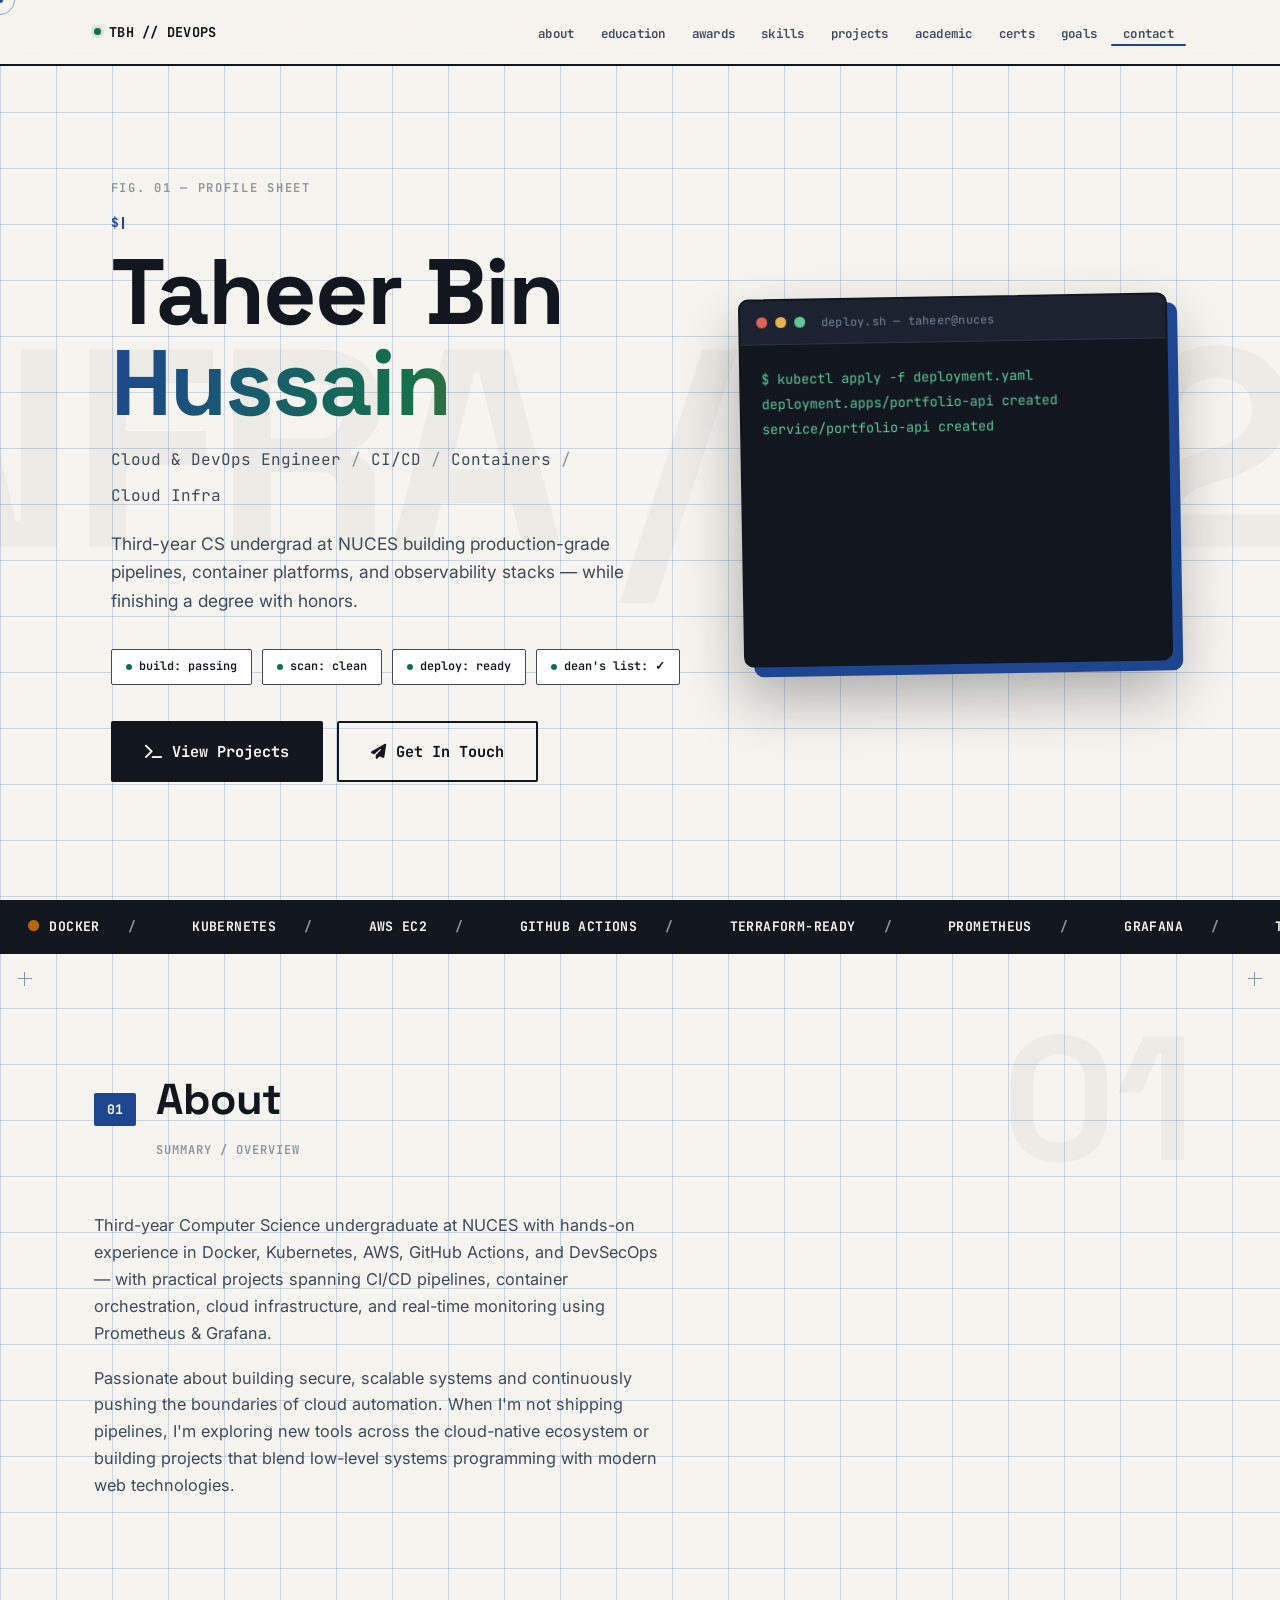
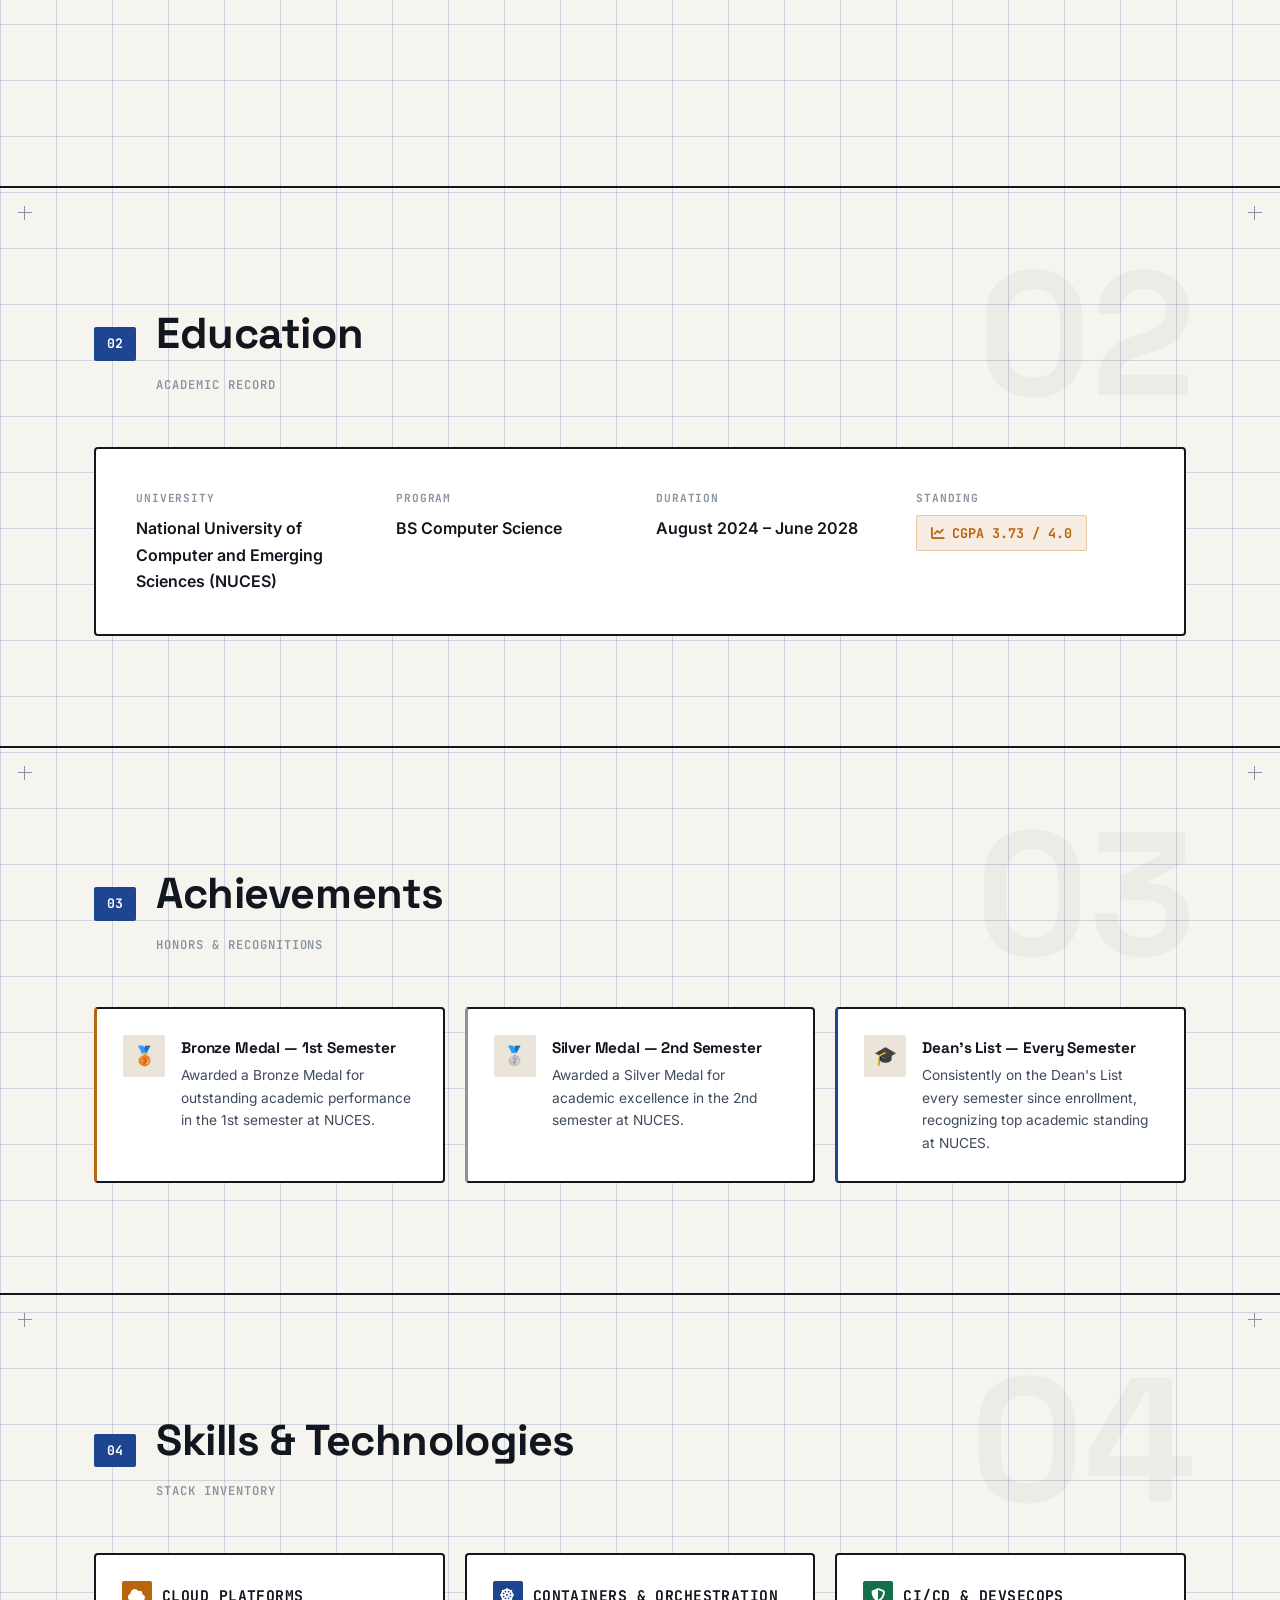
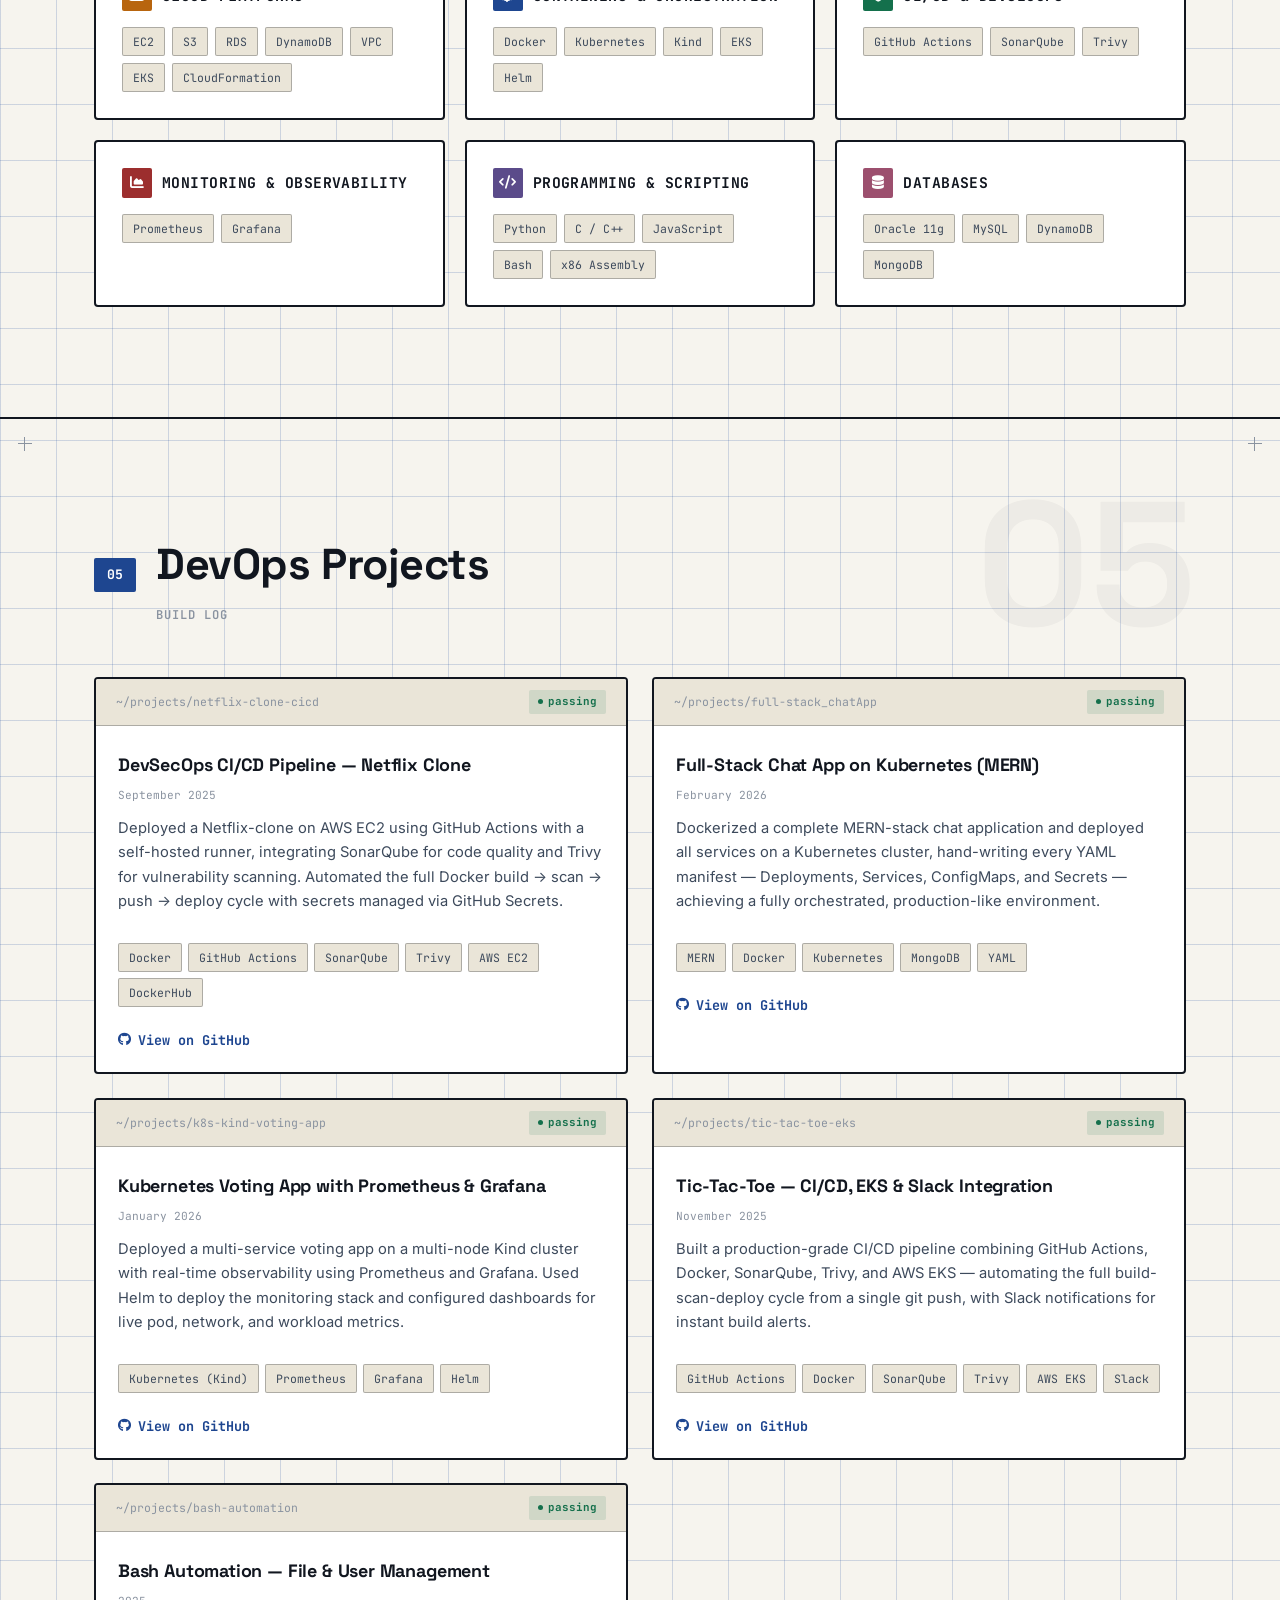
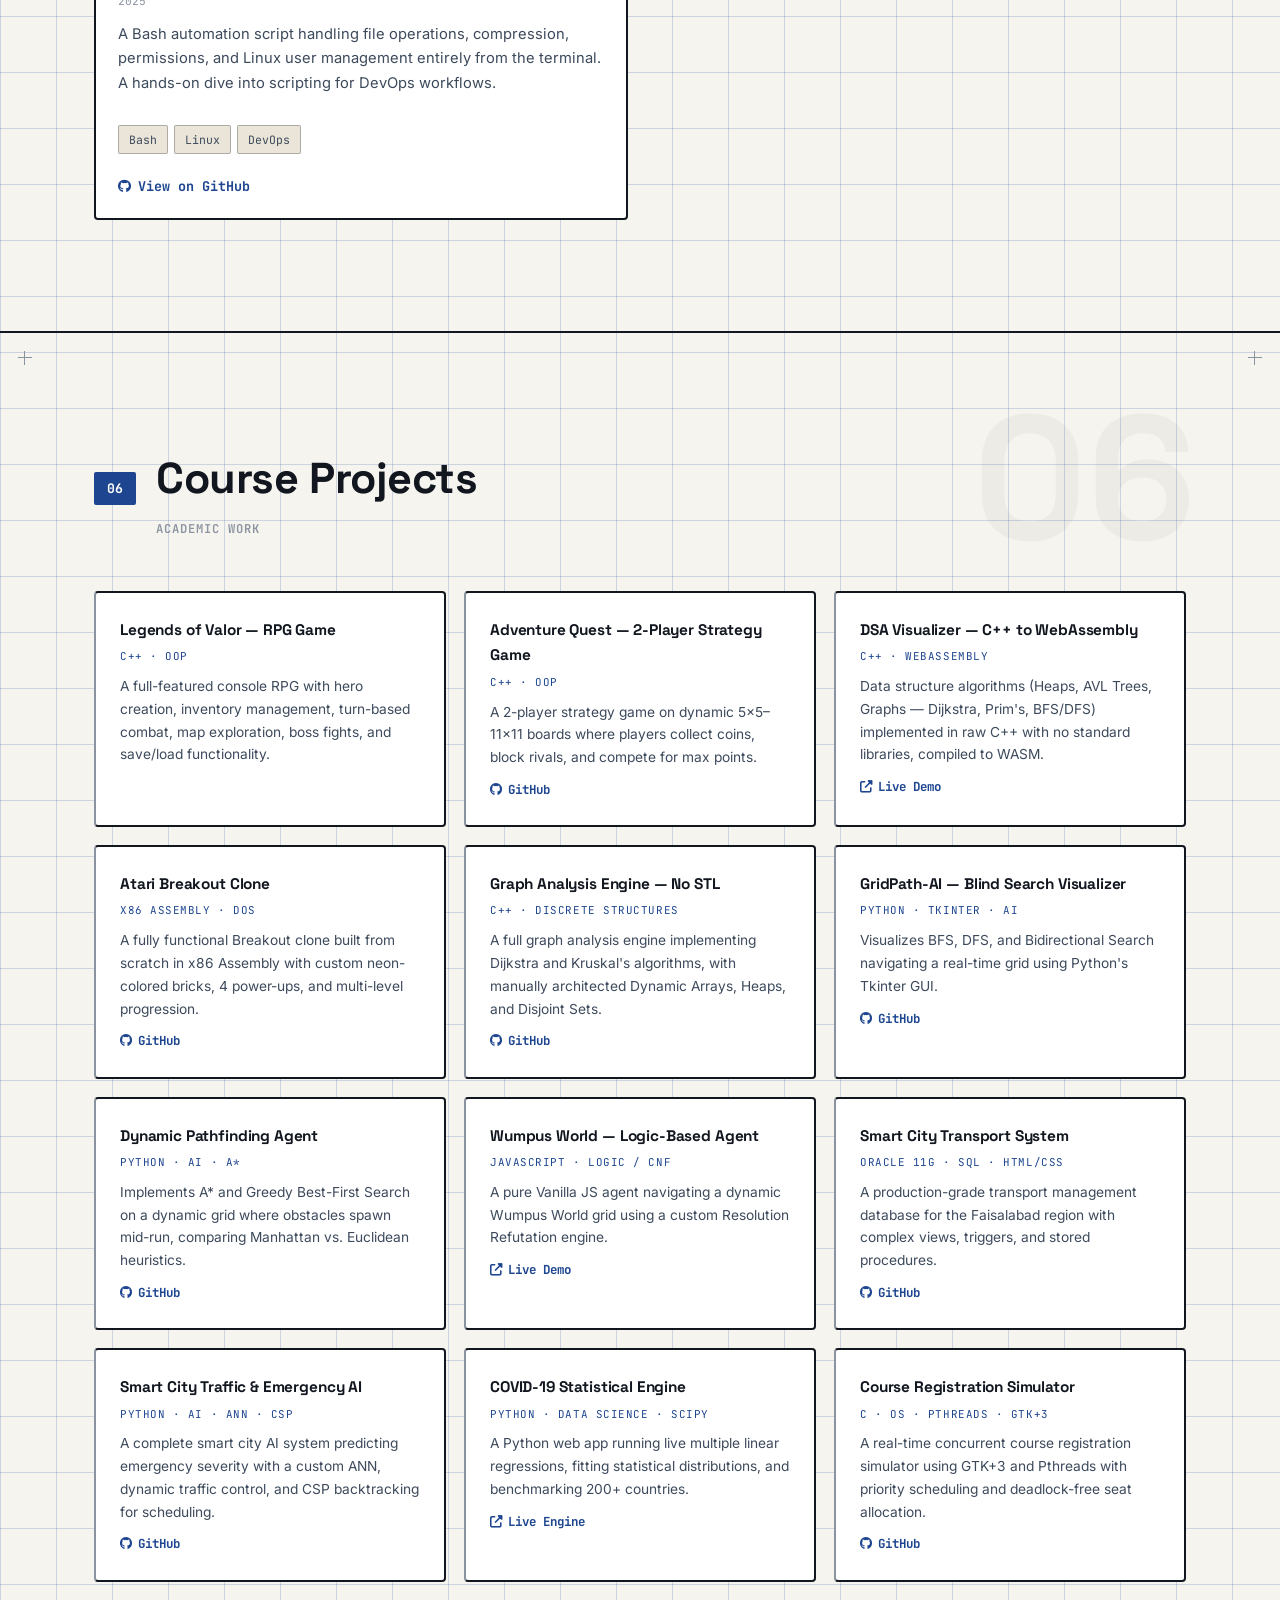
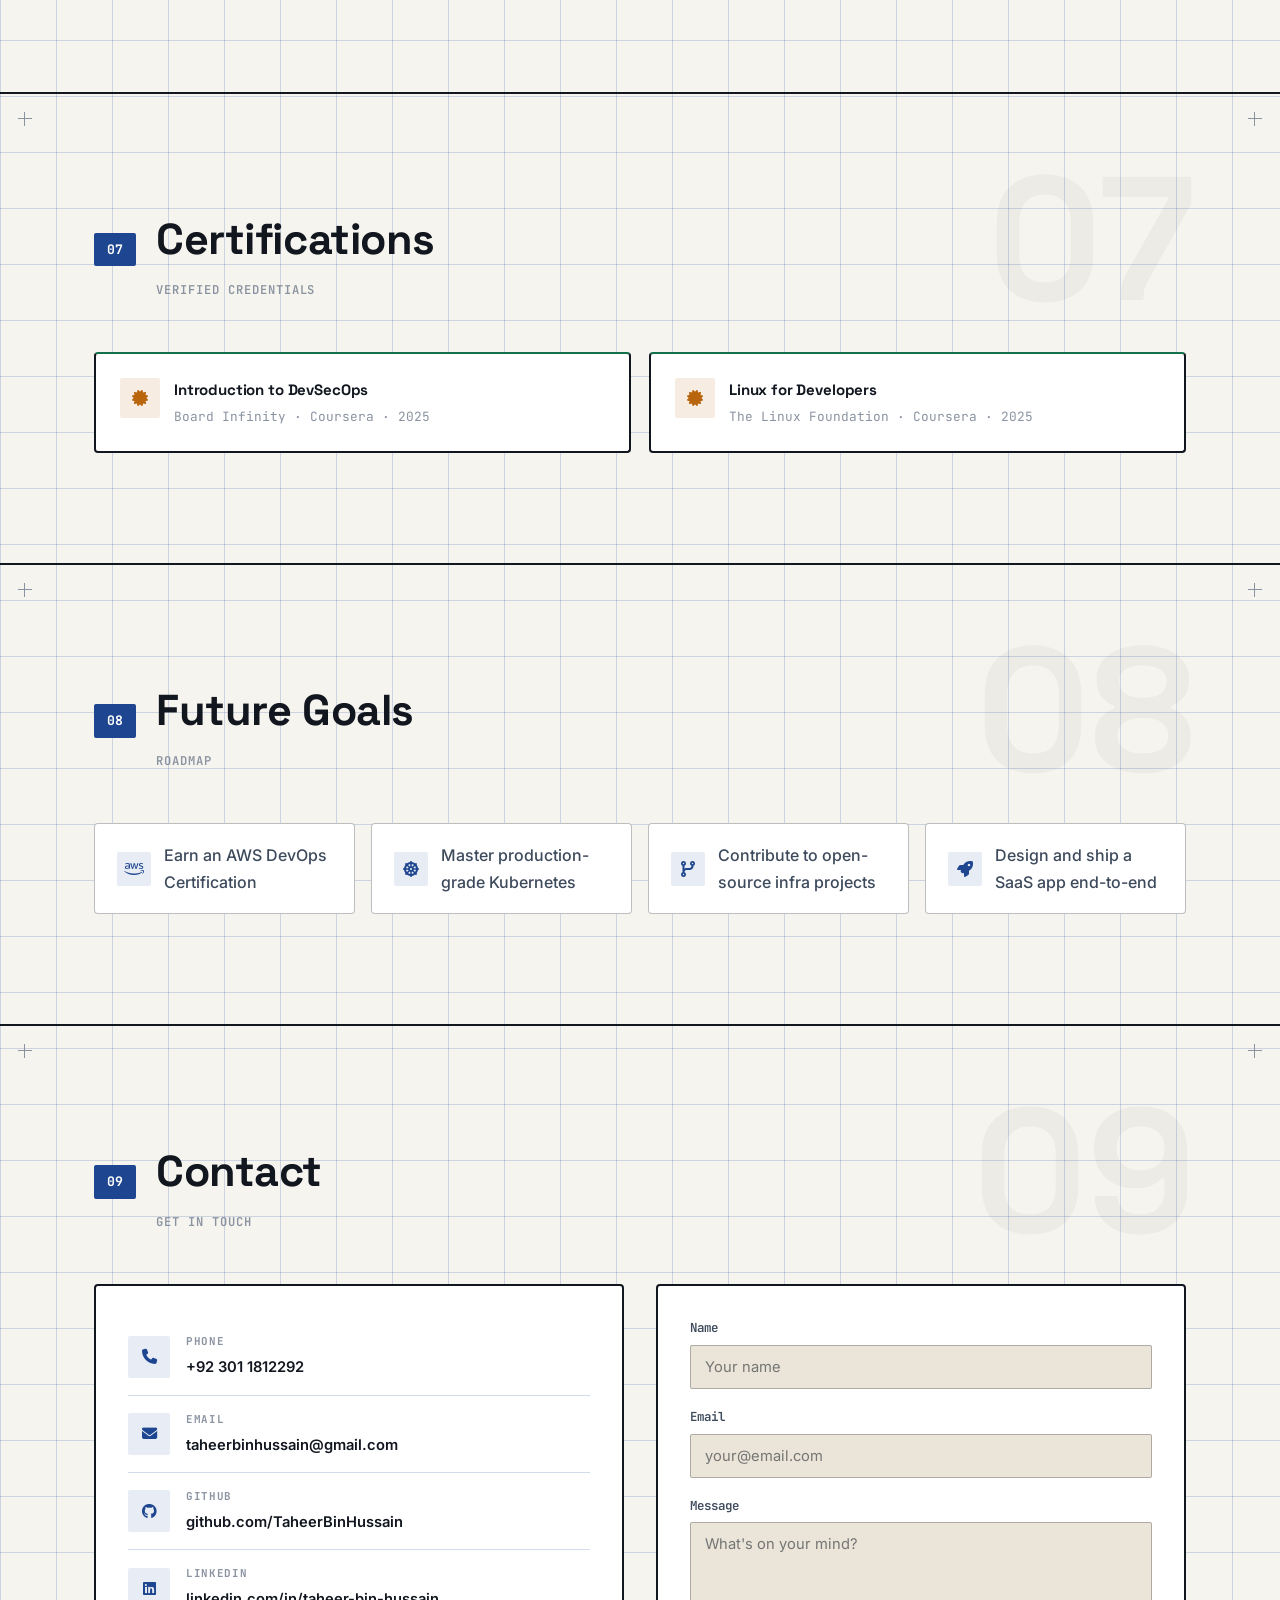
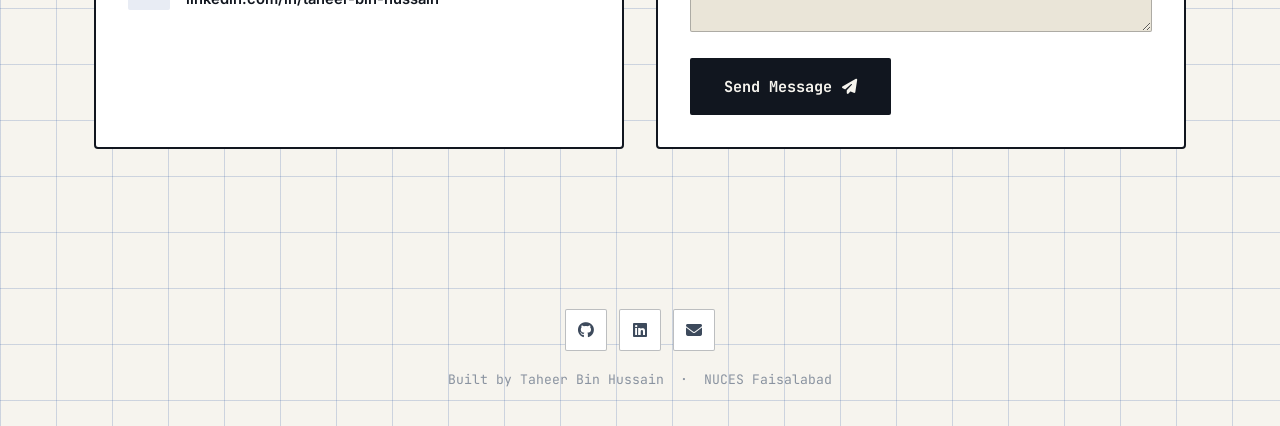
==== commit d9241d65: "Update index.html" ====
--- a/index.html
+++ b/index.html
@@ -5,1185 +5,661 @@
 <meta name="viewport" content="width=device-width, initial-scale=1.0" />
 <title>Taheer Bin Hussain — Cloud & DevOps Engineer</title>
 <link rel="preconnect" href="https://fonts.googleapis.com">
-<link href="https://fonts.googleapis.com/css2?family=Space+Grotesk:wght@500;600;700&family=Inter:wght@400;500;600;700&family=JetBrains+Mono:wght@400;500;600&display=swap" rel="stylesheet">
+<link href="https://fonts.googleapis.com/css2?family=Space+Grotesk:wght@500;600;700&family=Inter:wght@400;500;600;700&family=JetBrains+Mono:wght@400;500;600;700&display=swap" rel="stylesheet">
 <link rel="stylesheet" href="https://cdnjs.cloudflare.com/ajax/libs/font-awesome/6.4.2/css/all.min.css" />
 <style>
 :root {
-  --bg-dark: #070B14;
-  --bg-mid: #0D1526;
-  --surface: rgba(255,255,255,0.055);
-  --surface-solid: #111827;
-  --glass-border: rgba(255,255,255,0.10);
-  --ink: #F0F4FF;
-  --ink-soft: #8FA3C8;
-  --ink-faint: #4E6080;
-
-  --blue: #3B82F6;
-  --blue-dim: rgba(59,130,246,0.12);
-  --teal: #06B6D4;
-  --teal-dim: rgba(6,182,212,0.12);
-  --purple: #8B5CF6;
-  --purple-dim: rgba(139,92,246,0.12);
-  --orange: #F59E0B;
-  --orange-dim: rgba(245,158,11,0.12);
-  --green: #10B981;
-  --green-dim: rgba(16,185,129,0.12);
-  --pink: #EC4899;
-
-  --radius: 20px;
-  --shadow: 0 20px 50px rgba(0,0,0,0.5);
-  --transition: all 0.3s ease;
-}
-
-*, *::before, *::after { margin:0; padding:0; box-sizing:border-box; }
-
-html { scroll-behavior: smooth; }
-
-body {
-  font-family: 'Inter', sans-serif;
-  background: var(--bg-dark);
-  color: var(--ink);
-  line-height: 1.65;
-  -webkit-font-smoothing: antialiased;
-  overflow-x: hidden;
-}
-
-/* ===== Animated BG (old site vibes) ===== */
-.bg-layer {
-  position: fixed;
-  inset: 0;
-  z-index: -2;
-  background: var(--bg-dark);
-}
-.bg-layer::before {
-  content: '';
-  position: absolute;
-  inset: 0;
-  background:
-    radial-gradient(circle at 15% 15%, rgba(59,130,246,0.18) 0%, transparent 45%),
-    radial-gradient(circle at 85% 10%, rgba(139,92,246,0.15) 0%, transparent 45%),
-    radial-gradient(circle at 75% 85%, rgba(6,182,212,0.13) 0%, transparent 45%),
-    radial-gradient(circle at 10% 80%, rgba(245,158,11,0.10) 0%, transparent 40%);
-  animation: auroraDrift 20s ease-in-out infinite alternate;
-}
-@keyframes auroraDrift {
-  0%   { transform: translate(0,0) scale(1); }
-  100% { transform: translate(30px,20px) scale(1.05); }
-}
-
-/* Floating particles */
-.particles { position:fixed; inset:0; z-index:-1; pointer-events:none; overflow:hidden; }
-.particle {
-  position: absolute;
-  width: 2px; height: 2px;
-  background: var(--blue);
-  border-radius: 50%;
-  opacity: 0;
-  animation: particleFloat linear infinite;
-}
-@keyframes particleFloat {
-  0%   { transform: translateY(100vh) scale(0); opacity: 0; }
-  10%  { opacity: 0.6; }
-  90%  { opacity: 0.3; }
-  100% { transform: translateY(-10vh) scale(1.5); opacity: 0; }
-}
-
-h1,h2,h3,h4 { font-family:'Space Grotesk',sans-serif; letter-spacing:-0.01em; }
-.mono { font-family:'JetBrains Mono',monospace; }
-.container { max-width:1140px; margin:0 auto; padding:0 24px; }
-a { color:inherit; text-decoration:none; }
-
-/* ===== NAV (old site floating pill style) ===== */
-nav {
-  position: fixed;
-  top: 20px;
-  left: 50%;
-  transform: translateX(-50%);
-  z-index: 1000;
-  padding: 10px 28px;
-  border-radius: 50px;
-  background: rgba(13,21,38,0.75);
-  backdrop-filter: blur(20px);
-  -webkit-backdrop-filter: blur(20px);
-  border: 1px solid var(--glass-border);
-  box-shadow: 0 8px 32px rgba(0,0,0,0.4);
-  animation: slideDown 0.8s ease 0.2s both;
-  white-space: nowrap;
-}
-@keyframes slideDown {
-  from { opacity:0; transform:translateX(-50%) translateY(-20px); }
-  to   { opacity:1; transform:translateX(-50%) translateY(0); }
-}
-nav ul { display:flex; list-style:none; gap:6px; }
-nav a {
-  color: var(--ink-soft);
-  font-size: 0.82rem;
-  font-weight: 500;
-  padding: 7px 14px;
-  border-radius: 30px;
-  transition: var(--transition);
-  font-family: 'JetBrains Mono', monospace;
-  text-transform: lowercase;
-  letter-spacing: 0.04em;
-}
-nav a:hover, nav a.active {
-  color: var(--ink);
-  background: rgba(59,130,246,0.18);
-}
+  --paper: #F6F4EE;
+  --paper-2: #EAE5D8;
+  --ink: #11161F;
+  --ink-soft: #3D4A5C;
+  --ink-faint: #8A93A0;
+  --line: rgba(37,82,163,0.20);
+  --line-strong: rgba(17,22,31,0.28);
+  --blue: #1E4690;
+  --blue-dim: rgba(30,70,144,0.10);
+  --amber: #B8650E;
+  --amber-dim: rgba(184,101,14,0.12);
+  --green: #14704C;
+  --green-dim: rgba(20,112,76,0.12);
+  --red: #9C2E2E;
+  --radius: 4px;
+  --transition: all 0.25s cubic-bezier(.4,0,.2,1);
+}
+*,*::before,*::after{margin:0;padding:0;box-sizing:border-box;}
+html{scroll-behavior:smooth;}
+@media (prefers-reduced-motion: reduce){
+  html{scroll-behavior:auto;}
+  *{animation-duration:0.01ms !important; animation-iteration-count:1 !important; transition-duration:0.01ms !important;}
+}
+body{
+  font-family:'Inter',sans-serif;
+  background:var(--paper);
+  color:var(--ink);
+  line-height:1.65;
+  -webkit-font-smoothing:antialiased;
+  overflow-x:hidden;
+  background-image:
+    linear-gradient(var(--line) 1.5px, transparent 1.5px),
+    linear-gradient(90deg, var(--line) 1.5px, transparent 1.5px);
+  background-size: 56px 56px;
+}
+h1,h2,h3,h4{font-family:'Space Grotesk',sans-serif;letter-spacing:-0.01em;}
+.mono{font-family:'JetBrains Mono',monospace;}
+.container{max-width:1140px;margin:0 auto;padding:0 24px;position:relative;}
+a{color:inherit;text-decoration:none;}
+:focus-visible{outline:2px solid var(--blue);outline-offset:3px;}
+
+/* corner registration marks on each section */
+.crop{
+  position:absolute; width:14px; height:14px; pointer-events:none;
+}
+.crop::before,.crop::after{content:'';position:absolute;background:var(--ink-faint);}
+.crop::before{width:14px;height:1px;top:6px;left:0;}
+.crop::after{width:1px;height:14px;left:6px;top:0;}
+.crop.tl{top:18px;left:18px;}
+.crop.tr{top:18px;right:18px;}
+
+/* ===== NAV ===== */
+nav{
+  position:fixed; top:0; left:0; right:0; z-index:1000;
+  background:rgba(246,244,238,0.92);
+  backdrop-filter:blur(10px);
+  border-bottom:2px solid var(--ink);
+}
+.nav-inner{
+  max-width:1140px;margin:0 auto;padding:0 24px;
+  display:flex; align-items:center; justify-content:space-between;
+  height:64px;
+}
+.nav-mark{font-family:'JetBrains Mono',monospace; font-size:0.85rem; font-weight:700; color:var(--ink); display:flex; align-items:center; gap:8px; letter-spacing:0.02em;}
+.nav-mark .led{width:7px;height:7px;border-radius:50%;background:var(--green);box-shadow:0 0 0 3px var(--green-dim);}
+nav ul{display:flex;list-style:none;gap:2px; position:relative;}
+nav a{
+  color:var(--ink-soft); font-size:0.78rem; font-weight:600;
+  padding:8px 12px; border-radius:2px; transition:var(--transition);
+  font-family:'JetBrains Mono',monospace; text-transform:lowercase; letter-spacing:0.02em;
+  border-bottom:2px solid transparent;
+}
+nav a:hover, nav a.active{color:var(--blue); border-bottom-color:var(--blue);}
+@media (max-width:860px){ nav ul{display:none;} }
 
 /* ===== HERO ===== */
-header {
-  min-height: 100vh;
-  display: flex;
-  align-items: center;
-  padding: 120px 0 80px;
-  position: relative;
-}
-.hero-eyebrow {
-  font-family: 'JetBrains Mono', monospace;
-  font-size: 0.82rem;
-  color: var(--teal);
-  text-transform: uppercase;
-  letter-spacing: 0.12em;
-  margin-bottom: 20px;
-  display: flex;
-  align-items: center;
-  gap: 10px;
-  animation: fadeInUp 0.8s ease 0.4s both;
-}
-.hero-eyebrow::before { content:'$ whoami'; color: var(--ink-faint); margin-right: 4px; }
-.hero-eyebrow .cursor {
-  display: inline-block;
-  width: 2px; height: 1em;
-  background: var(--teal);
-  animation: blink 1s step-end infinite;
-}
-@keyframes blink { 0%,100%{opacity:1} 50%{opacity:0} }
-
-.hero-title {
-  font-size: clamp(2.8rem, 6vw, 4.8rem);
-  font-weight: 700;
-  line-height: 1.05;
-  margin-bottom: 10px;
-  animation: fadeInUp 0.8s ease 0.55s both;
-}
-.hero-title .gradient-text {
-  background: linear-gradient(120deg, var(--blue) 0%, var(--purple) 50%, var(--teal) 100%);
-  background-size: 200% 200%;
-  -webkit-background-clip: text;
-  -webkit-text-fill-color: transparent;
-  background-clip: text;
-  animation: gradientShift 4s ease infinite;
-}
-@keyframes gradientShift {
-  0%,100% { background-position: 0% 50%; }
-  50%      { background-position: 100% 50%; }
-}
-
-.hero-role {
-  font-size: 1.05rem;
-  color: var(--ink-soft);
-  font-family: 'JetBrains Mono', monospace;
-  margin-bottom: 22px;
-  animation: fadeInUp 0.8s ease 0.65s both;
-}
-.hero-role span { color: var(--blue); }
-
-.hero-sub {
-  font-size: 1.15rem;
-  color: var(--ink-soft);
-  max-width: 600px;
-  margin-bottom: 36px;
-  line-height: 1.7;
-  animation: fadeInUp 0.8s ease 0.75s both;
-}
-
-.status-row {
-  display: flex;
-  gap: 12px;
-  flex-wrap: wrap;
-  margin-bottom: 40px;
-  animation: fadeInUp 0.8s ease 0.85s both;
-}
-.status-chip {
-  display: flex;
-  align-items: center;
-  gap: 8px;
-  background: rgba(255,255,255,0.06);
-  border: 1px solid var(--glass-border);
-  padding: 8px 16px;
-  border-radius: 30px;
-  font-family: 'JetBrains Mono', monospace;
-  font-size: 0.78rem;
-  color: var(--ink-soft);
-  backdrop-filter: blur(10px);
-}
-.status-chip .dot {
-  width: 7px; height: 7px;
-  border-radius: 50%;
-  background: var(--green);
-  box-shadow: 0 0 8px var(--green);
-  animation: pulse 2s ease infinite;
-}
-@keyframes pulse {
-  0%,100% { box-shadow: 0 0 0 0 rgba(16,185,129,0.6); }
-  50%      { box-shadow: 0 0 0 6px rgba(16,185,129,0); }
-}
-
-.cta-row {
-  display: flex;
-  gap: 16px;
-  flex-wrap: wrap;
-  animation: fadeInUp 0.8s ease 0.95s both;
-}
-.btn {
-  padding: 14px 28px;
-  border-radius: 12px;
-  font-weight: 600;
-  font-size: 0.95rem;
-  display: inline-flex;
-  align-items: center;
-  gap: 9px;
-  transition: var(--transition);
-  cursor: pointer;
-  border: none;
-  position: relative;
-  overflow: hidden;
-}
-.btn::before {
-  content: '';
-  position: absolute;
-  top: 0; left: -100%; width: 100%; height: 100%;
-  background: linear-gradient(90deg, transparent, rgba(255,255,255,0.15), transparent);
-  transition: left 0.5s;
-}
-.btn:hover::before { left: 100%; }
-.btn-primary {
-  background: linear-gradient(120deg, var(--blue), var(--teal));
-  color: #fff;
-  box-shadow: 0 0 30px rgba(59,130,246,0.25);
-}
-.btn-primary:hover { transform: translateY(-2px); box-shadow: 0 12px 30px rgba(59,130,246,0.45); }
-.btn-secondary {
-  background: rgba(255,255,255,0.07);
-  border: 1px solid var(--glass-border);
-  color: var(--ink);
-  backdrop-filter: blur(10px);
-}
-.btn-secondary:hover { transform: translateY(-2px); background: rgba(255,255,255,0.12); border-color: var(--blue); }
+header{
+  min-height:100vh; display:flex; align-items:center;
+  padding:140px 0 80px; position:relative; overflow:hidden;
+}
+.hero-watermark{
+  position:absolute; top:50%; left:50%; transform:translate(-50%,-50%);
+  font-family:'Space Grotesk',sans-serif; font-weight:700;
+  font-size:clamp(7rem,22vw,18rem); color:var(--ink);
+  opacity:0.035; white-space:nowrap; letter-spacing:-0.02em;
+  pointer-events:none; z-index:0; user-select:none;
+}
+.spec-label{
+  font-family:'JetBrains Mono',monospace; font-size:0.76rem; color:var(--ink-faint);
+  text-transform:uppercase; letter-spacing:0.14em; margin-bottom:10px; font-weight:600;
+}
+.hero-grid{display:grid; grid-template-columns:1.15fr 0.85fr; gap:50px; align-items:center; position:relative; z-index:1;}
+.hero-title{
+  font-size:clamp(3.2rem,7.4vw,5.8rem); font-weight:700; line-height:0.98; margin-bottom:18px;
+  color:var(--ink); letter-spacing:-0.02em;
+}
+.hero-title .accent{
+  background:linear-gradient(100deg, var(--blue) 0%, var(--green) 35%, var(--amber) 65%, var(--blue) 100%);
+  background-size:250% auto;
+  -webkit-background-clip:text; -webkit-text-fill-color:transparent; background-clip:text;
+  animation:shimmer 6s ease infinite;
+}
+@keyframes shimmer{ 0%{background-position:0% 50%;} 50%{background-position:100% 50%;} 100%{background-position:0% 50%;} }
+#typedLine{min-height:1.1em; display:inline-block; font-weight:700;}
+#typedLine .caret{display:inline-block; width:2px; height:0.95em; background:var(--blue); margin-left:2px; vertical-align:-2px; animation:caretBlink 1s step-end infinite;}
+@keyframes caretBlink{ 0%,100%{opacity:1;} 50%{opacity:0;} }
+
+.particle-field{position:fixed; inset:0; z-index:-1; pointer-events:none; overflow:hidden;}
+.particle{position:absolute; border-radius:50%; opacity:0; animation:floatUp linear infinite;}
+@keyframes floatUp{
+  0%{transform:translateY(100vh) scale(0); opacity:0;}
+  8%{opacity:0.5;}
+  92%{opacity:0.25;}
+  100%{transform:translateY(-8vh) scale(1); opacity:0;}
+}
+
+/* nav active sliding underline handled via JS inline style on a pseudo element */
+.nav-indicator{position:absolute; bottom:-1px; height:2px; background:var(--blue); transition:left 0.3s ease, width 0.3s ease; border-radius:2px;}
+.hero-role{
+  font-size:1rem; color:var(--ink-soft); font-family:'JetBrains Mono',monospace;
+  margin-bottom:20px; display:flex; gap:10px; flex-wrap:wrap; align-items:center;
+}
+.hero-role .sep{color:var(--ink-faint);}
+.hero-sub{font-size:1.08rem; color:var(--ink-soft); max-width:560px; margin-bottom:34px;}
+.status-row{display:flex; gap:10px; flex-wrap:wrap; margin-bottom:36px;}
+.status-chip{
+  display:flex; align-items:center; gap:7px;
+  background:#fff; border:1.5px solid var(--ink-soft);
+  padding:7px 14px; border-radius:2px;
+  font-family:'JetBrains Mono',monospace; font-size:0.74rem; color:var(--ink); font-weight:600;
+}
+.status-chip .dot{width:6px;height:6px;border-radius:50%;background:var(--green); box-shadow:0 0 0 0 rgba(31,138,95,0.5); animation:pulseDot 2s ease infinite;}
+@keyframes pulseDot{ 0%,100%{box-shadow:0 0 0 0 rgba(31,138,95,0.5);} 50%{box-shadow:0 0 0 5px rgba(31,138,95,0);} }
+.cta-row{display:flex; gap:14px; flex-wrap:wrap;}
+.btn{
+  padding:16px 32px; border-radius:2px; font-weight:700; font-size:0.95rem;
+  display:inline-flex; align-items:center; gap:10px; transition:var(--transition); cursor:pointer; border:2px solid transparent;
+  font-family:'JetBrains Mono',monospace;
+}
+.btn-primary{background:var(--ink); color:var(--paper); border-color:var(--ink);}
+.btn-primary:hover{background:var(--blue); border-color:var(--blue); transform:translate(-3px,-3px); box-shadow:6px 6px 0 var(--ink);}
+.btn-secondary{background:transparent; border-color:var(--ink); color:var(--ink);}
+.btn-secondary:hover{transform:translate(-3px,-3px); box-shadow:6px 6px 0 var(--line-strong);}
+
+/* hero terminal */
+.hero-diagram{position:relative;}
+.term-window{
+  background:#11161F; border-radius:10px; overflow:hidden;
+  box-shadow:10px 10px 0 var(--blue), 0 30px 60px rgba(17,22,31,0.35);
+  border:2px solid var(--ink);
+  transform:rotate(-1deg);
+  transition:transform 0.4s ease;
+}
+.term-window:hover{ transform:rotate(0deg) translateY(-4px); }
+.term-bar{
+  display:flex; align-items:center; gap:8px;
+  padding:12px 16px; background:#1B2230; border-bottom:1px solid rgba(255,255,255,0.08);
+}
+.term-dot{width:11px; height:11px; border-radius:50%; flex:0 0 auto;}
+.term-dot.r{background:#E0635A;} .term-dot.y{background:#E8B450;} .term-dot.g{background:#5FC798;}
+.term-title{
+  font-family:'JetBrains Mono',monospace; font-size:0.72rem; color:#7A879C;
+  margin-left:8px; letter-spacing:0.02em;
+}
+.term-body{
+  font-family:'JetBrains Mono',monospace; font-size:0.84rem; line-height:1.85;
+  padding:22px 20px; min-height:320px; color:#D8E0EE;
+}
+.term-body .ln{ opacity:0; animation:lnIn 0.3s ease forwards; white-space:pre-wrap; }
+.term-line-prompt{color:#5FC798;}
+.term-line-ok{color:#5FC798;}
+.term-line-info{color:#7A93C7;}
+.term-line-warn{color:#E8B450;}
+.term-line-dim{color:#5C6478;}
+@keyframes lnIn{ from{opacity:0; transform:translateY(3px);} to{opacity:1; transform:translateY(0);} }
+.term-cursor{
+  display:inline-block; width:7px; height:14px; background:#5FC798; vertical-align:-2px;
+  animation:caretBlink 1s step-end infinite;
+}
+
+/* ===== MARQUEE TICKER ===== */
+.marquee{
+  border-top:2px solid var(--ink); border-bottom:2px solid var(--ink);
+  background:var(--ink); overflow:hidden; position:relative; z-index:1;
+}
+.marquee-track{
+  display:flex; width:max-content; gap:0;
+  animation:marqueeScroll 32s linear infinite;
+}
+.marquee:hover .marquee-track{ animation-play-state:paused; }
+@keyframes marqueeScroll{ from{transform:translateX(0);} to{transform:translateX(-50%);} }
+.marquee-item{
+  display:flex; align-items:center; gap:10px;
+  font-family:'JetBrains Mono',monospace; font-size:0.82rem; font-weight:700;
+  color:var(--paper); padding:14px 28px; white-space:nowrap; letter-spacing:0.03em;
+}
+.marquee-item i{color:var(--amber); font-size:0.7rem;}
+.marquee-item .sep{color:var(--ink-faint); margin-left:18px;}
 
 /* ===== SECTIONS ===== */
-section {
-  padding: 100px 0;
-  position: relative;
-}
-section::before {
-  content: '';
-  position: absolute;
-  top: 0; left: 50%;
-  transform: translateX(-50%);
-  width: 1px; height: 60px;
-  background: linear-gradient(to bottom, transparent, var(--glass-border));
-}
-.section-head { margin-bottom: 52px; }
-.section-tag {
-  font-family: 'JetBrains Mono', monospace;
-  font-size: 0.75rem;
-  text-transform: uppercase;
-  letter-spacing: 0.1em;
-  color: var(--blue);
-  margin-bottom: 10px;
-  font-weight: 600;
-}
-.section-title {
-  font-size: clamp(1.8rem, 4vw, 2.6rem);
-  font-weight: 700;
-  background: linear-gradient(120deg, var(--ink) 0%, var(--ink-soft) 100%);
-  -webkit-background-clip: text;
-  -webkit-text-fill-color: transparent;
-  background-clip: text;
-}
-
-/* Glass card base */
-.glass-card {
-  background: var(--surface);
-  backdrop-filter: blur(20px);
-  -webkit-backdrop-filter: blur(20px);
-  border: 1px solid var(--glass-border);
-  border-radius: var(--radius);
-  box-shadow: var(--shadow);
-  transition: var(--transition);
-}
-.glass-card:hover {
-  border-color: rgba(59,130,246,0.3);
-  box-shadow: 0 25px 60px rgba(0,0,0,0.6), 0 0 0 1px rgba(59,130,246,0.12);
-}
+section{padding:110px 0; position:relative; border-bottom:2px solid var(--ink); overflow:hidden;}
+.section-head{margin-bottom:52px; display:flex; align-items:baseline; gap:20px; position:relative; z-index:1;}
+.section-ghost{
+  position:absolute; top:-0.3em; right:-10px; font-family:'Space Grotesk',sans-serif; font-weight:700;
+  font-size:clamp(6rem,14vw,11rem); color:var(--ink); opacity:0.035; line-height:1; pointer-events:none; z-index:0; user-select:none;
+}
+.section-num{
+  font-family:'JetBrains Mono',monospace; font-size:0.82rem; color:#fff; font-weight:700;
+  background:var(--blue); border:2px solid var(--blue); padding:4px 11px; border-radius:2px; flex:0 0 auto;
+}
+.section-title{font-size:clamp(1.9rem,4vw,2.7rem); font-weight:700; color:var(--ink); letter-spacing:-0.01em;
+  clip-path:inset(0 100% 0 0); transition:clip-path 0.9s cubic-bezier(.16,1,.3,1);}
+.animate-on-scroll.animate .section-title{clip-path:inset(0 0% 0 0);}
+.section-sub{font-family:'JetBrains Mono',monospace; font-size:0.76rem; color:var(--ink-faint); text-transform:uppercase; letter-spacing:0.08em; margin-top:5px; font-weight:600;}
+
+/* card base — datasheet style */
+.card{
+  background:#fff; border:2px solid var(--ink); border-radius:var(--radius);
+  transition:var(--transition); position:relative; overflow:hidden;
+}
+.card::before{
+  content:''; position:absolute; inset:0; pointer-events:none; opacity:0;
+  background:radial-gradient(240px circle at var(--mx,50%) var(--my,50%), rgba(30,70,144,0.14), transparent 70%);
+  transition:opacity 0.3s ease;
+}
+.card:hover::before{opacity:1;}
+.card:hover{transform:translate(-4px,-4px); box-shadow:7px 7px 0 var(--blue);}
 
 /* ===== ABOUT ===== */
-.about-grid {
-  display: grid;
-  grid-template-columns: 1.2fr 1fr;
-  gap: 50px;
-  align-items: start;
-}
-.about-text p {
-  color: var(--ink-soft);
-  margin-bottom: 18px;
-  font-size: 1.05rem;
-  line-height: 1.75;
-}
-.stat-grid {
-  display: grid;
-  grid-template-columns: 1fr 1fr;
-  gap: 16px;
-}
-.stat-panel {
-  padding: 26px;
-  border-radius: 16px;
-  border: 1px solid var(--glass-border);
-  background: var(--surface);
-  backdrop-filter: blur(10px);
-  transition: var(--transition);
-}
-.stat-panel:hover { transform: translateY(-4px); }
-.stat-panel.c-blue  { border-top: 3px solid var(--blue);   background: var(--blue-dim); }
-.stat-panel.c-teal  { border-top: 3px solid var(--teal);   background: var(--teal-dim); }
-.stat-panel.c-orange{ border-top: 3px solid var(--orange); background: var(--orange-dim); }
-.stat-panel.c-green { border-top: 3px solid var(--green);  background: var(--green-dim); }
-.stat-num {
-  font-family: 'Space Grotesk', sans-serif;
-  font-size: 2.2rem;
-  font-weight: 700;
-  margin-bottom: 4px;
-}
-.stat-panel.c-blue  .stat-num { color: var(--blue); }
-.stat-panel.c-teal  .stat-num { color: var(--teal); }
-.stat-panel.c-orange.stat-num { color: var(--orange); }
-.stat-panel.c-green .stat-num { color: var(--green); }
-.stat-label {
-  color: var(--ink-soft);
-  font-size: 0.78rem;
-  text-transform: uppercase;
-  letter-spacing: 0.06em;
-}
+.about-grid{display:grid; grid-template-columns:1.2fr 1fr; gap:50px; align-items:start;}
+.about-text p{color:var(--ink-soft); margin-bottom:18px; font-size:1.02rem;}
+.stat-grid{display:grid; grid-template-columns:1fr 1fr; grid-template-rows:auto auto; gap:14px;}
+.stat-panel{padding:24px; border-radius:var(--radius); position:relative;}
+.stat-panel.bento-big{grid-column:1 / -1; padding:32px; display:flex; align-items:center; justify-content:space-between; gap:20px;}
+.stat-panel.bento-big .stat-num{font-size:3.4rem;}
+.stat-panel::before{content:'';position:absolute;top:0;left:0;width:100%;height:3px;}
+.stat-panel.c-blue::before{background:var(--blue);} .stat-panel.c-amber::before{background:var(--amber);}
+.stat-panel.c-green::before{background:var(--green);} .stat-panel.c-ink::before{background:var(--ink);}
+.stat-num{font-family:'Space Grotesk',sans-serif; font-size:2rem; font-weight:700; margin-bottom:4px; color:var(--ink);}
+.stat-label{color:var(--ink-faint); font-size:0.72rem; text-transform:uppercase; letter-spacing:0.07em; font-family:'JetBrains Mono',monospace;}
+
+/* ===== EDUCATION ===== */
+.edu-panel{padding:40px; display:grid; grid-template-columns:repeat(auto-fit,minmax(190px,1fr)); gap:32px;}
+.edu-panel h4{font-size:0.7rem; text-transform:uppercase; letter-spacing:0.08em; color:var(--ink-faint); margin-bottom:8px; font-family:'JetBrains Mono',monospace;}
+.edu-panel p{color:var(--ink); font-weight:600; font-size:1rem;}
+.cgpa-badge{display:inline-flex; align-items:center; gap:8px; background:var(--amber-dim); color:var(--amber); border-radius:2px; padding:6px 14px; font-family:'JetBrains Mono',monospace; font-size:0.84rem; font-weight:700; border:1px solid rgba(200,118,26,0.3);}
 
 /* ===== ACHIEVEMENTS ===== */
-.achievements-grid {
-  display: grid;
-  grid-template-columns: repeat(auto-fit, minmax(260px, 1fr));
-  gap: 22px;
-}
-.achievement-card {
-  padding: 28px;
-  display: flex;
-  gap: 18px;
-  align-items: flex-start;
-  border-left: 4px solid var(--orange);
-  background: var(--surface);
-  backdrop-filter: blur(10px);
-  border-radius: var(--radius);
-  border: 1px solid var(--glass-border);
-  border-left: 4px solid var(--orange);
-  transition: var(--transition);
-}
-.achievement-card:hover { transform: translateY(-4px); border-left-color: var(--blue); }
-.achievement-card.medal-bronze { border-left-color: #CD7F32; }
-.achievement-card.medal-silver { border-left-color: #9EA9B8; }
-.achievement-card.medal-dean   { border-left-color: var(--purple); }
-.achievement-card .ach-icon {
-  width: 48px; height: 48px;
-  border-radius: 14px;
-  display: flex; align-items: center; justify-content: center;
-  font-size: 1.3rem;
-  flex: 0 0 auto;
-}
-.medal-bronze .ach-icon { background: rgba(205,127,50,0.15); }
-.medal-silver .ach-icon { background: rgba(158,169,184,0.15); }
-.medal-dean   .ach-icon { background: var(--purple-dim); }
-.achievement-card h4 { font-size: 1.02rem; margin-bottom: 4px; color: var(--ink); }
-.achievement-card p  { color: var(--ink-soft); font-size: 0.88rem; line-height: 1.5; }
-
-/* ===== EDUCATION ===== */
-.edu-panel {
-  padding: 44px;
-  display: grid;
-  grid-template-columns: repeat(auto-fit, minmax(200px,1fr));
-  gap: 36px;
-}
-.edu-panel h4 {
-  font-size: 0.75rem;
-  text-transform: uppercase;
-  letter-spacing: 0.07em;
-  color: var(--ink-faint);
-  margin-bottom: 8px;
-  font-family: 'JetBrains Mono', monospace;
-}
-.edu-panel p { color: var(--ink); font-weight: 600; font-size: 1.02rem; }
-.cgpa-badge {
-  display: inline-flex;
-  align-items: center;
-  gap: 8px;
-  background: var(--orange-dim);
-  color: var(--orange);
-  border-radius: 30px;
-  padding: 6px 16px;
-  font-family: 'JetBrains Mono', monospace;
-  font-size: 0.88rem;
-  font-weight: 600;
-  border: 1px solid rgba(245,158,11,0.2);
-}
+.ach-grid{display:grid; grid-template-columns:repeat(auto-fit,minmax(260px,1fr)); gap:20px;}
+.ach-card{padding:26px; display:flex; gap:16px; align-items:flex-start; border-left:3px solid var(--amber);}
+.ach-card.silver{border-left-color:#8A93A0;} .ach-card.dean{border-left-color:var(--blue);}
+.ach-icon{width:42px;height:42px;border-radius:2px;display:flex;align-items:center;justify-content:center;font-size:1.15rem; flex:0 0 auto; background:var(--paper-2);}
+.ach-card h4{font-size:0.96rem; margin-bottom:4px;}
+.ach-card p{color:var(--ink-soft); font-size:0.86rem;}
 
 /* ===== SKILLS ===== */
-.skills-grid {
-  display: grid;
-  grid-template-columns: repeat(auto-fit, minmax(260px,1fr));
-  gap: 22px;
-}
-.skill-panel {
-  padding: 28px;
-  background: var(--surface);
-  backdrop-filter: blur(10px);
-  border: 1px solid var(--glass-border);
-  border-radius: var(--radius);
-  transition: var(--transition);
-}
-.skill-panel:hover { transform: translateY(-4px); border-color: rgba(59,130,246,0.25); }
-.skill-panel h3 {
-  font-size: 1rem;
-  margin-bottom: 18px;
-  display: flex;
-  align-items: center;
-  gap: 10px;
-  color: var(--ink);
-}
-.skill-panel h3 .ic {
-  width: 34px; height: 34px;
-  border-radius: 10px;
-  display: flex; align-items: center; justify-content: center;
-  font-size: 0.9rem;
-  color: #fff;
-  flex: 0 0 auto;
-}
-.tag-row { display: flex; flex-wrap: wrap; gap: 8px; }
-.tag {
-  font-family: 'JetBrains Mono', monospace;
-  font-size: 0.76rem;
-  color: var(--ink-soft);
-  background: rgba(255,255,255,0.07);
-  border: 1px solid var(--glass-border);
-  border-radius: 20px;
-  padding: 5px 12px;
-  transition: var(--transition);
-}
-.tag:hover { background: var(--blue-dim); color: var(--blue); border-color: rgba(59,130,246,0.3); }
+.skills-grid{display:grid; grid-template-columns:repeat(auto-fit,minmax(260px,1fr)); gap:20px;}
+.skill-panel{padding:26px;}
+.skill-panel h3{font-size:0.92rem; margin-bottom:16px; display:flex; align-items:center; gap:10px; color:var(--ink); font-family:'JetBrains Mono',monospace; text-transform:uppercase; letter-spacing:0.03em;}
+.skill-panel h3 .ic{width:30px;height:30px;border-radius:2px;display:flex;align-items:center;justify-content:center;font-size:0.85rem; color:#fff; flex:0 0 auto;}
+.tag-row{display:flex; flex-wrap:wrap; gap:7px;}
+.tag{font-family:'JetBrains Mono',monospace; font-size:0.72rem; color:var(--ink-soft); background:var(--paper-2); border:1px solid var(--line-strong); border-radius:2px; padding:4px 10px; transition:var(--transition);}
+.tag:hover{background:var(--blue-dim); color:var(--blue); border-color:var(--blue);}
 
 /* ===== PROJECTS ===== */
-.projects-grid {
-  display: grid;
-  grid-template-columns: repeat(auto-fit, minmax(420px,1fr));
-  gap: 26px;
-}
-.project-card {
-  background: var(--surface);
-  backdrop-filter: blur(20px);
-  border: 1px solid var(--glass-border);
-  border-radius: var(--radius);
-  overflow: hidden;
-  transition: var(--transition);
-  border-top: 4px solid transparent;
-}
-.project-card:hover {
-  transform: translateY(-8px);
-  box-shadow: 0 30px 70px rgba(0,0,0,0.6);
-}
-.project-bar {
-  display: flex;
-  align-items: center;
-  justify-content: space-between;
-  padding: 13px 22px;
-  background: rgba(0,0,0,0.35);
-  border-bottom: 1px solid var(--glass-border);
-}
-.project-bar .path {
-  font-family: 'JetBrains Mono', monospace;
-  font-size: 0.76rem;
-  color: var(--ink-faint);
-}
-.badge-pass {
-  display: flex; align-items: center; gap: 5px;
-  font-family: 'JetBrains Mono', monospace;
-  font-size: 0.7rem;
-  color: #7CF0C0;
-  background: rgba(16,185,129,0.15);
-  padding: 4px 10px;
-  border-radius: 20px;
-}
-.badge-pass .dot { width: 5px; height: 5px; border-radius: 50%; background: #3FE0A0; }
-.project-body { padding: 26px 24px 10px; }
-.project-title { font-size: 1.22rem; font-weight: 700; margin-bottom: 6px; color: var(--ink); }
-.project-date {
-  font-family: 'JetBrains Mono', monospace;
-  font-size: 0.73rem;
-  color: var(--ink-faint);
-  margin-bottom: 14px;
-  display: block;
-}
-.project-desc {
-  color: var(--ink-soft);
-  font-size: 0.95rem;
-  line-height: 1.65;
-  margin-bottom: 10px;
-}
-.project-tech { display: flex; flex-wrap: wrap; gap: 7px; padding: 16px 24px; }
-.project-foot { padding: 4px 24px 22px; }
-.project-link {
-  display: inline-flex;
-  align-items: center;
-  gap: 7px;
-  font-size: 0.87rem;
-  font-weight: 600;
-  color: var(--blue);
-  transition: var(--transition);
-}
-.project-link:hover { color: var(--teal); gap: 10px; }
-
-/* ===== ACADEMIC PROJECTS ===== */
-.academic-grid {
-  display: grid;
-  grid-template-columns: repeat(auto-fit, minmax(300px, 1fr));
-  gap: 20px;
-}
-.acad-card {
-  padding: 26px;
-  background: var(--surface);
-  backdrop-filter: blur(10px);
-  border: 1px solid var(--glass-border);
-  border-radius: var(--radius);
-  border-left: 3px solid var(--purple);
-  transition: var(--transition);
-}
-.acad-card:hover { transform: translateY(-4px); border-left-color: var(--teal); }
-.acad-card h4 { font-size: 1rem; margin-bottom: 6px; color: var(--ink); }
-.acad-card .acad-lang {
-  font-family: 'JetBrains Mono', monospace;
-  font-size: 0.72rem;
-  color: var(--purple);
-  text-transform: uppercase;
-  letter-spacing: 0.06em;
-  margin-bottom: 10px;
-  display: block;
-}
-.acad-card p { color: var(--ink-soft); font-size: 0.9rem; line-height: 1.6; }
-.acad-card .acad-link {
-  margin-top: 12px;
-  display: inline-flex;
-  align-items: center;
-  gap: 6px;
-  font-size: 0.82rem;
-  color: var(--blue);
-  font-weight: 600;
-}
+.projects-grid{display:grid; grid-template-columns:repeat(auto-fit,minmax(420px,1fr)); gap:24px;}
+.project-card{overflow:hidden;}
+.project-bar{display:flex; align-items:center; justify-content:space-between; padding:11px 20px; background:var(--paper-2); border-bottom:1px solid var(--line-strong);}
+.project-bar .path{font-family:'JetBrains Mono',monospace; font-size:0.72rem; color:var(--ink-faint);}
+.badge-pass{display:flex; align-items:center; gap:5px; font-family:'JetBrains Mono',monospace; font-size:0.68rem; color:var(--green); background:var(--green-dim); padding:3px 9px; border-radius:2px; font-weight:700;}
+.badge-pass .dot{width:5px;height:5px;border-radius:50%;background:var(--green);}
+.project-body{padding:24px 22px 8px;}
+.project-title{font-size:1.12rem; font-weight:700; margin-bottom:6px; color:var(--ink);}
+.project-date{font-family:'JetBrains Mono',monospace; font-size:0.7rem; color:var(--ink-faint); margin-bottom:12px; display:block;}
+.project-desc{color:var(--ink-soft); font-size:0.92rem; margin-bottom:8px;}
+.project-tech{display:flex; flex-wrap:wrap; gap:6px; padding:14px 22px;}
+.project-foot{padding:4px 22px 20px;}
+.project-link{display:inline-flex; align-items:center; gap:7px; font-size:0.84rem; font-weight:700; color:var(--blue); font-family:'JetBrains Mono',monospace;}
+.project-link:hover{color:var(--amber); gap:10px;}
+
+/* ===== ACADEMIC ===== */
+.academic-grid{display:grid; grid-template-columns:repeat(auto-fit,minmax(290px,1fr)); gap:18px;}
+.acad-card{padding:24px; border-left:2px solid var(--ink-faint);}
+.acad-card:hover{border-left-color:var(--blue);}
+.acad-card h4{font-size:0.96rem; margin-bottom:6px;}
+.acad-lang{font-family:'JetBrains Mono',monospace; font-size:0.68rem; color:var(--blue); text-transform:uppercase; letter-spacing:0.05em; margin-bottom:9px; display:block;}
+.acad-card p{color:var(--ink-soft); font-size:0.86rem;}
+.acad-link{margin-top:11px; display:inline-flex; align-items:center; gap:6px; font-size:0.78rem; color:var(--blue); font-weight:700; font-family:'JetBrains Mono',monospace;}
 
 /* ===== CERTS ===== */
-.cert-grid { display: grid; grid-template-columns: repeat(auto-fit, minmax(250px,1fr)); gap: 20px; }
-.cert-card {
-  padding: 28px;
-  display: flex;
-  gap: 16px;
-  align-items: flex-start;
-  background: var(--surface);
-  backdrop-filter: blur(10px);
-  border: 1px solid var(--glass-border);
-  border-radius: var(--radius);
-  border-top: 4px solid var(--green);
-  transition: var(--transition);
-}
-.cert-card:hover { transform: translateY(-4px); border-top-color: var(--blue); }
-.cert-card .ic {
-  width: 44px; height: 44px;
-  border-radius: 12px;
-  background: var(--orange-dim);
-  color: var(--orange);
-  display: flex; align-items: center; justify-content: center;
-  font-size: 1.1rem;
-  flex: 0 0 auto;
-  border: 1px solid rgba(245,158,11,0.2);
-}
-.cert-card h4 { font-size: 1rem; margin-bottom: 4px; }
-.cert-card p  { color: var(--ink-faint); font-size: 0.84rem; }
+.cert-grid{display:grid; grid-template-columns:repeat(auto-fit,minmax(250px,1fr)); gap:18px;}
+.cert-card{padding:24px; display:flex; gap:14px; align-items:flex-start; border-top:2px solid var(--green);}
+.cert-card .ic{width:40px;height:40px;border-radius:2px; background:var(--amber-dim); color:var(--amber); display:flex; align-items:center; justify-content:center; font-size:1rem; flex:0 0 auto;}
+.cert-card h4{font-size:0.94rem; margin-bottom:3px;}
+.cert-card p{color:var(--ink-faint); font-size:0.8rem; font-family:'JetBrains Mono',monospace;}
 
 /* ===== GOALS ===== */
-.goals-list {
-  list-style: none;
-  display: grid;
-  grid-template-columns: repeat(auto-fit, minmax(240px,1fr));
-  gap: 18px;
-}
-.goals-list li {
-  display: flex;
-  align-items: center;
-  gap: 14px;
-  color: var(--ink-soft);
-  font-weight: 500;
-  padding: 20px 24px;
-  background: var(--surface);
-  backdrop-filter: blur(10px);
-  border: 1px solid var(--glass-border);
-  border-radius: 14px;
-  transition: var(--transition);
-}
-.goals-list li:hover { transform: translateY(-3px); color: var(--ink); border-color: rgba(59,130,246,0.25); }
-.goals-list .ic {
-  width: 38px; height: 38px;
-  border-radius: 10px;
-  background: var(--blue-dim);
-  color: var(--blue);
-  display: flex; align-items: center; justify-content: center;
-  flex: 0 0 auto;
-  border: 1px solid rgba(59,130,246,0.2);
-}
+.goals-list{list-style:none; display:grid; grid-template-columns:repeat(auto-fit,minmax(240px,1fr)); gap:16px;}
+.goals-list li{display:flex; align-items:center; gap:13px; color:var(--ink-soft); font-weight:500; padding:18px 22px; background:#fff; border:1px solid var(--line-strong); border-radius:var(--radius); transition:var(--transition);}
+.goals-list li:hover{transform:translate(-3px,-3px); box-shadow:5px 5px 0 var(--blue-dim); color:var(--ink);}
+.goals-list .ic{width:34px;height:34px;border-radius:2px; background:var(--blue-dim); color:var(--blue); display:flex; align-items:center; justify-content:center; flex:0 0 auto;}
 
 /* ===== CONTACT ===== */
-.contact-grid { display: grid; grid-template-columns: 1fr 1fr; gap: 36px; }
-.contact-info {
-  padding: 36px;
-  background: var(--surface);
-  backdrop-filter: blur(20px);
-  border: 1px solid var(--glass-border);
-  border-radius: var(--radius);
-}
-.contact-item {
-  display: flex;
-  align-items: center;
-  gap: 18px;
-  padding: 16px 0;
-  border-bottom: 1px solid rgba(255,255,255,0.06);
-  transition: var(--transition);
-}
-.contact-item:last-child { border-bottom: none; }
-.contact-item:hover { transform: translateX(5px); }
-.contact-item .ic {
-  width: 46px; height: 46px;
-  border-radius: 12px;
-  background: var(--teal-dim);
-  color: var(--teal);
-  display: flex; align-items: center; justify-content: center;
-  font-size: 1rem;
-  flex: 0 0 auto;
-  border: 1px solid rgba(6,182,212,0.2);
-}
-.contact-item h4 {
-  font-size: 0.72rem;
-  text-transform: uppercase;
-  letter-spacing: 0.06em;
-  color: var(--ink-faint);
-  margin-bottom: 3px;
-}
-.contact-item a { color: var(--ink); font-weight: 600; font-size: 0.95rem; }
-.contact-item a:hover { color: var(--teal); }
-.contact-form {
-  padding: 36px;
-  background: var(--surface);
-  backdrop-filter: blur(20px);
-  border: 1px solid var(--glass-border);
-  border-radius: var(--radius);
-}
-.form-group { margin-bottom: 20px; }
-.form-group label {
-  display: block;
-  font-size: 0.84rem;
-  color: var(--ink-soft);
-  margin-bottom: 7px;
-  font-weight: 500;
-}
-.form-group input,
-.form-group textarea {
-  width: 100%;
-  padding: 13px 16px;
-  background: rgba(255,255,255,0.05);
-  border: 1px solid var(--glass-border);
-  border-radius: 12px;
-  font-family: inherit;
-  font-size: 0.95rem;
-  color: var(--ink);
-  transition: var(--transition);
-}
-.form-group input:focus,
-.form-group textarea:focus {
-  outline: none;
-  border-color: var(--teal);
-  background: rgba(6,182,212,0.06);
-  box-shadow: 0 0 0 3px rgba(6,182,212,0.12);
-}
-.form-group textarea { resize: vertical; min-height: 120px; }
+.contact-grid{display:grid; grid-template-columns:1fr 1fr; gap:32px;}
+.contact-info{padding:32px;}
+.contact-item{display:flex; align-items:center; gap:16px; padding:15px 0; border-bottom:1px solid var(--line); transition:var(--transition);}
+.contact-item:last-child{border-bottom:none;}
+.contact-item:hover{transform:translateX(4px);}
+.contact-item .ic{width:42px;height:42px;border-radius:2px; background:var(--blue-dim); color:var(--blue); display:flex; align-items:center; justify-content:center; font-size:0.95rem; flex:0 0 auto;}
+.contact-item h4{font-size:0.68rem; text-transform:uppercase; letter-spacing:0.06em; color:var(--ink-faint); margin-bottom:2px; font-family:'JetBrains Mono',monospace;}
+.contact-item a{color:var(--ink); font-weight:600; font-size:0.92rem;}
+.contact-item a:hover{color:var(--blue);}
+.contact-form{padding:32px;}
+.form-group{margin-bottom:18px;}
+.form-group label{display:block; font-size:0.78rem; color:var(--ink-soft); margin-bottom:6px; font-weight:600; font-family:'JetBrains Mono',monospace;}
+.form-group input, .form-group textarea{
+  width:100%; padding:12px 14px; background:var(--paper-2); border:1px solid var(--line-strong); border-radius:2px;
+  font-family:inherit; font-size:0.92rem; color:var(--ink); transition:var(--transition);
+}
+.form-group input:focus, .form-group textarea:focus{outline:none; border-color:var(--blue); background:#fff; box-shadow:0 0 0 3px var(--blue-dim);}
+.form-group textarea{resize:vertical; min-height:110px;}
 
 /* ===== FOOTER ===== */
-footer {
-  text-align: center;
-  padding: 60px 0 40px;
-  border-top: 1px solid var(--glass-border);
-}
-.social-links {
-  display: flex;
-  justify-content: center;
-  gap: 14px;
-  margin-bottom: 20px;
-}
-.social-link {
-  width: 46px; height: 46px;
-  border-radius: 12px;
-  background: var(--surface);
-  border: 1px solid var(--glass-border);
-  display: flex; align-items: center; justify-content: center;
-  color: var(--ink-soft);
-  transition: var(--transition);
-}
-.social-link:hover {
-  background: var(--blue);
-  border-color: var(--blue);
-  color: #fff;
-  transform: translateY(-4px);
-  box-shadow: 0 10px 25px rgba(59,130,246,0.4);
-}
-footer p { color: var(--ink-faint); font-size: 0.88rem; }
-
-/* ===== ANIMATIONS ===== */
-@keyframes fadeInUp {
-  from { opacity:0; transform:translateY(24px); }
-  to   { opacity:1; transform:translateY(0); }
-}
-.animate-on-scroll {
-  opacity: 0;
-  transform: translateY(28px);
-  transition: opacity 0.65s ease, transform 0.65s ease;
-}
-.animate-on-scroll.animate {
-  opacity: 1;
-  transform: translateY(0);
-}
-
-/* ===== RESPONSIVE ===== */
-@media (max-width:860px) {
-  .about-grid, .contact-grid { grid-template-columns: 1fr; }
-  nav ul { flex-wrap: wrap; gap: 4px; }
-  nav a { font-size: 0.74rem; padding: 6px 10px; }
-  section { padding: 70px 0; }
-  .projects-grid { grid-template-columns: 1fr; }
+footer{text-align:center; padding:50px 0 36px;}
+.social-links{display:flex; justify-content:center; gap:12px; margin-bottom:18px;}
+.social-link{width:42px;height:42px;border-radius:2px; background:#fff; border:1px solid var(--line-strong); display:flex; align-items:center; justify-content:center; color:var(--ink-soft); transition:var(--transition);}
+.social-link:hover{background:var(--ink); border-color:var(--ink); color:var(--paper); transform:translateY(-3px);}
+footer p{color:var(--ink-faint); font-size:0.82rem; font-family:'JetBrains Mono',monospace;}
+
+/* ===== SCROLL REVEAL ===== */
+.animate-on-scroll{opacity:0; transform:translateY(22px); transition:opacity 0.6s ease, transform 0.6s ease;}
+.animate-on-scroll.animate{opacity:1; transform:translateY(0);}
+.stagger > *{opacity:0; transform:translateY(18px); transition:opacity 0.55s ease, transform 0.55s ease;}
+.stagger.animate > *{opacity:1; transform:translateY(0);}
+
+/* ===== CURSOR GLOW (desktop only) ===== */
+.cursor-dot, .cursor-ring{
+  position:fixed; top:0; left:0; pointer-events:none; z-index:9999;
+  border-radius:50%; transform:translate(-50%,-50%);
+  transition:opacity 0.2s ease;
+}
+.cursor-dot{width:6px;height:6px;background:var(--blue);}
+.cursor-ring{width:30px;height:30px;border:1.5px solid var(--blue); opacity:0.45; transition:transform 0.12s ease, opacity 0.2s ease, width 0.2s ease, height 0.2s ease;}
+.cursor-ring.hovered{width:46px;height:46px; opacity:0.8; background:var(--blue-dim);}
+@media (max-width:860px){ .cursor-dot,.cursor-ring{display:none;} }
+
+/* project card tilt */
+.project-card{ transform-style:preserve-3d; will-change:transform; }
+
+.btn{ will-change:transform; position:relative; overflow:hidden; }
+.ripple{position:absolute; border-radius:50%; background:rgba(255,255,255,0.5); transform:scale(0); animation:rippleAnim 0.6s ease-out; pointer-events:none;}
+@keyframes rippleAnim{ to{ transform:scale(2.6); opacity:0; } }
+
+/* scroll progress bar */
+#scroll-progress{
+  position:fixed; top:0; left:0; height:2px; background:var(--blue); z-index:1100; width:0%;
+  box-shadow:0 0 6px var(--blue);
+}
+
+.tag{position:relative; overflow:hidden;}
+
+@media (max-width:860px){
+  .about-grid,.contact-grid,.hero-grid{grid-template-columns:1fr;}
+  .hero-diagram{order:-1; max-width:320px; margin:0 auto 20px;}
+  section{padding:64px 0;}
+  .projects-grid{grid-template-columns:1fr;}
 }
 </style>
 </head>
 <body>
 
-<div class="bg-layer"></div>
-<div class="particles" id="particles"></div>
-
-<!-- NAV -->
-<nav id="mainNav">
-  <ul>
-    <li><a href="#about">about</a></li>
-    <li><a href="#education">education</a></li>
-    <li><a href="#achievements">awards</a></li>
-    <li><a href="#skills">skills</a></li>
-    <li><a href="#projects">projects</a></li>
-    <li><a href="#academic">academic</a></li>
-    <li><a href="#certifications">certs</a></li>
-    <li><a href="#goals">goals</a></li>
-    <li><a href="#contact">contact</a></li>
-  </ul>
+<div class="particle-field" id="particleField"></div>
+<div id="scroll-progress"></div>
+<div class="cursor-ring" id="cursorRing"></div>
+<div class="cursor-dot" id="cursorDot"></div>
+
+<nav>
+  <div class="nav-inner">
+    <div class="nav-mark"><span class="led"></span> TBH // DEVOPS</div>
+    <ul>
+      <li><a href="#about">about</a></li>
+      <li><a href="#education">education</a></li>
+      <li><a href="#achievements">awards</a></li>
+      <li><a href="#skills">skills</a></li>
+      <li><a href="#projects">projects</a></li>
+      <li><a href="#academic">academic</a></li>
+      <li><a href="#certifications">certs</a></li>
+      <li><a href="#goals">goals</a></li>
+      <li><a href="#contact">contact</a></li>
+    </ul>
+  </div>
 </nav>
 
-<!-- HERO -->
 <header>
+  <div class="hero-watermark">INFRA / 2026</div>
+  <span class="crop tl"></span><span class="crop tr"></span>
   <div class="container">
-    <p class="hero-eyebrow"><span class="cursor"></span></p>
-    <h1 class="hero-title"><span class="gradient-text">Taheer Bin Hussain</span></h1>
-    <p class="hero-role">Cloud & DevOps Engineer &nbsp;·&nbsp; <span>CI/CD</span> &nbsp;·&nbsp; <span>Containers</span> &nbsp;·&nbsp; <span>Cloud Infra</span></p>
-    <p class="hero-sub">Second-year CS undergrad at NUCES building production-grade pipelines, container platforms, and observability stacks — while finishing a degree with honors.</p>
-    <div class="status-row">
-      <div class="status-chip"><span class="dot"></span> build: passing</div>
-      <div class="status-chip"><span class="dot"></span> scan: clean</div>
-      <div class="status-chip"><span class="dot"></span> deploy: ready</div>
-      <div class="status-chip"><span class="dot"></span> dean's list: ✓</div>
-    </div>
-    <div class="cta-row">
-      <a href="#projects" class="btn btn-primary"><i class="fas fa-terminal"></i> View Projects</a>
-      <a href="#contact" class="btn btn-secondary"><i class="fas fa-paper-plane"></i> Get In Touch</a>
+    <div class="hero-grid">
+      <div>
+        <p class="spec-label mono">FIG. 01 — PROFILE SHEET</p>
+        <p class="spec-label mono" id="typedLine" style="color:var(--blue); font-size:0.8rem; margin-bottom:14px;"></p>
+        <h1 class="hero-title">Taheer Bin<br><span class="accent">Hussain</span></h1>
+        <p class="hero-role">Cloud &amp; DevOps Engineer <span class="sep">/</span> CI/CD <span class="sep">/</span> Containers <span class="sep">/</span> Cloud Infra</p>
+        <p class="hero-sub">Third-year CS undergrad at NUCES building production-grade pipelines, container platforms, and observability stacks — while finishing a degree with honors.</p>
+        <div class="status-row">
+          <div class="status-chip"><span class="dot"></span> build: passing</div>
+          <div class="status-chip"><span class="dot"></span> scan: clean</div>
+          <div class="status-chip"><span class="dot"></span> deploy: ready</div>
+          <div class="status-chip"><span class="dot"></span> dean's list: ✓</div>
+        </div>
+        <div class="cta-row">
+          <a href="#projects" class="btn btn-primary"><i class="fas fa-terminal"></i> View Projects</a>
+          <a href="#contact" class="btn btn-secondary"><i class="fas fa-paper-plane"></i> Get In Touch</a>
+        </div>
+      </div>
+      <div class="hero-diagram">
+        <div class="term-window">
+          <div class="term-bar">
+            <span class="term-dot r"></span><span class="term-dot y"></span><span class="term-dot g"></span>
+            <span class="term-title">deploy.sh — taheer@nuces</span>
+          </div>
+          <div class="term-body" id="termBody"></div>
+        </div>
+      </div>
     </div>
   </div>
 </header>
 
-<!-- ABOUT -->
+<div class="marquee">
+  <div class="marquee-track" id="marqueeTrack">
+    <span class="marquee-item"><i class="fas fa-circle"></i> DOCKER<span class="sep">/</span></span>
+    <span class="marquee-item">KUBERNETES<span class="sep">/</span></span>
+    <span class="marquee-item">AWS EC2<span class="sep">/</span></span>
+    <span class="marquee-item">GITHUB ACTIONS<span class="sep">/</span></span>
+    <span class="marquee-item">TERRAFORM-READY<span class="sep">/</span></span>
+    <span class="marquee-item">PROMETHEUS<span class="sep">/</span></span>
+    <span class="marquee-item">GRAFANA<span class="sep">/</span></span>
+    <span class="marquee-item">TRIVY<span class="sep">/</span></span>
+    <span class="marquee-item">SONARQUBE<span class="sep">/</span></span>
+    <span class="marquee-item">EKS<span class="sep">/</span></span>
+    <span class="marquee-item">HELM<span class="sep">/</span></span>
+    <span class="marquee-item">CGPA 3.73<span class="sep">/</span></span>
+    <span class="marquee-item"><i class="fas fa-circle"></i> DOCKER<span class="sep">/</span></span>
+    <span class="marquee-item">KUBERNETES<span class="sep">/</span></span>
+    <span class="marquee-item">AWS EC2<span class="sep">/</span></span>
+    <span class="marquee-item">GITHUB ACTIONS<span class="sep">/</span></span>
+    <span class="marquee-item">TERRAFORM-READY<span class="sep">/</span></span>
+    <span class="marquee-item">PROMETHEUS<span class="sep">/</span></span>
+    <span class="marquee-item">GRAFANA<span class="sep">/</span></span>
+    <span class="marquee-item">TRIVY<span class="sep">/</span></span>
+    <span class="marquee-item">SONARQUBE<span class="sep">/</span></span>
+    <span class="marquee-item">EKS<span class="sep">/</span></span>
+    <span class="marquee-item">HELM<span class="sep">/</span></span>
+    <span class="marquee-item">CGPA 3.73<span class="sep">/</span></span>
+  </div>
+</div>
+
 <section id="about">
+  <span class="crop tl"></span><span class="crop tr"></span>
   <div class="container">
-    <div class="section-head animate-on-scroll">
-      <p class="section-tag">01 · summary</p>
-      <h2 class="section-title">About Me</h2>
+    <div class="section-head animate-on-scroll"><span class="section-ghost">01</span>
+      <span class="section-num">01</span>
+      <div><h2 class="section-title">About</h2><p class="section-sub">summary / overview</p></div>
     </div>
     <div class="about-grid animate-on-scroll">
       <div class="about-text">
-        <p>Second-year Computer Science undergraduate at NUCES with hands-on experience in Docker, Kubernetes, AWS, GitHub Actions, and DevSecOps — with practical projects spanning CI/CD pipelines, container orchestration, cloud infrastructure, and real-time monitoring using Prometheus & Grafana.</p>
+        <p>Third-year Computer Science undergraduate at NUCES with hands-on experience in Docker, Kubernetes, AWS, GitHub Actions, and DevSecOps — with practical projects spanning CI/CD pipelines, container orchestration, cloud infrastructure, and real-time monitoring using Prometheus &amp; Grafana.</p>
         <p>Passionate about building secure, scalable systems and continuously pushing the boundaries of cloud automation. When I'm not shipping pipelines, I'm exploring new tools across the cloud-native ecosystem or building projects that blend low-level systems programming with modern web technologies.</p>
       </div>
-      <div class="stat-grid">
-        <div class="stat-panel c-blue"><div class="stat-num">15+</div><div class="stat-label">Projects Built</div></div>
-        <div class="stat-panel c-teal"><div class="stat-num">6</div><div class="stat-label">Skill Domains</div></div>
-        <div class="stat-panel c-orange"><div class="stat-num" style="color:var(--orange)">3.73</div><div class="stat-label">CGPA / 4.0</div></div>
-        <div class="stat-panel c-green"><div class="stat-num">2</div><div class="stat-label">Certifications</div></div>
+      <div class="stat-grid stagger">
+        <div class="card stat-panel c-blue bento-big">
+          <div><div class="stat-num" data-count="15" data-suffix="+">0</div><div class="stat-label">Projects Built</div></div>
+          <i class="fas fa-diagram-project" style="font-size:2.2rem; color:var(--blue); opacity:0.25;"></i>
+        </div>
+        <div class="card stat-panel c-amber"><div class="stat-num" data-count="6">0</div><div class="stat-label">Skill Domains</div></div>
+        <div class="card stat-panel c-green"><div class="stat-num" data-count="3.73" data-decimals="2">0</div><div class="stat-label">CGPA / 4.0</div></div>
+        <div class="card stat-panel c-ink" style="grid-column:1 / -1;"><div class="stat-num" data-count="2">0</div><div class="stat-label">Certifications</div></div>
       </div>
     </div>
   </div>
 </section>
 
-<!-- EDUCATION -->
 <section id="education">
+  <span class="crop tl"></span><span class="crop tr"></span>
   <div class="container">
-    <div class="section-head animate-on-scroll">
-      <p class="section-tag">02 · academics</p>
-      <h2 class="section-title">Education</h2>
-    </div>
-    <div class="glass-card edu-panel animate-on-scroll">
-      <div>
-        <h4>University</h4>
-        <p>National University of Computer and Emerging Sciences (NUCES)</p>
-      </div>
-      <div>
-        <h4>Program</h4>
-        <p>BS Computer Science</p>
-      </div>
-      <div>
-        <h4>Duration</h4>
-        <p>August 2024 – June 2028</p>
-      </div>
-      <div>
-        <h4>Standing</h4>
-        <span class="cgpa-badge"><i class="fas fa-chart-line"></i> CGPA 3.73 / 4.0</span>
-      </div>
+    <div class="section-head animate-on-scroll"><span class="section-ghost">02</span>
+      <span class="section-num">02</span>
+      <div><h2 class="section-title">Education</h2><p class="section-sub">academic record</p></div>
+    </div>
+    <div class="card edu-panel animate-on-scroll">
+      <div><h4>University</h4><p>National University of Computer and Emerging Sciences (NUCES)</p></div>
+      <div><h4>Program</h4><p>BS Computer Science</p></div>
+      <div><h4>Duration</h4><p>August 2024 – June 2028</p></div>
+      <div><h4>Standing</h4><span class="cgpa-badge"><i class="fas fa-chart-line"></i> CGPA 3.73 / 4.0</span></div>
     </div>
   </div>
 </section>
 
-<!-- ACHIEVEMENTS -->
 <section id="achievements">
+  <span class="crop tl"></span><span class="crop tr"></span>
   <div class="container">
-    <div class="section-head animate-on-scroll">
-      <p class="section-tag">03 · honors</p>
-      <h2 class="section-title">Achievements</h2>
-    </div>
-    <div class="achievements-grid animate-on-scroll">
-      <div class="achievement-card medal-bronze">
-        <div class="ach-icon">🥉</div>
-        <div>
-          <h4>Bronze Medal — 1st Semester</h4>
-          <p>Awarded a Bronze Medal for outstanding academic performance in the 1st semester at NUCES.</p>
-        </div>
-      </div>
-      <div class="achievement-card medal-silver">
-        <div class="ach-icon">🥈</div>
-        <div>
-          <h4>Silver Medal — 2nd Semester</h4>
-          <p>Awarded a Silver Medal for academic excellence in the 2nd semester at NUCES.</p>
-        </div>
-      </div>
-      <div class="achievement-card medal-dean">
-        <div class="ach-icon">🎓</div>
-        <div>
-          <h4>Dean's List — Every Semester</h4>
-          <p>Consistently on the Dean's List every semester since enrollment, recognizing top academic standing at NUCES.</p>
-        </div>
-      </div>
+    <div class="section-head animate-on-scroll"><span class="section-ghost">03</span>
+      <span class="section-num">03</span>
+      <div><h2 class="section-title">Achievements</h2><p class="section-sub">honors &amp; recognitions</p></div>
+    </div>
+    <div class="ach-grid animate-on-scroll stagger">
+      <div class="card ach-card"><div class="ach-icon">🥉</div><div><h4>Bronze Medal — 1st Semester</h4><p>Awarded a Bronze Medal for outstanding academic performance in the 1st semester at NUCES.</p></div></div>
+      <div class="card ach-card silver"><div class="ach-icon">🥈</div><div><h4>Silver Medal — 2nd Semester</h4><p>Awarded a Silver Medal for academic excellence in the 2nd semester at NUCES.</p></div></div>
+      <div class="card ach-card dean"><div class="ach-icon">🎓</div><div><h4>Dean's List — Every Semester</h4><p>Consistently on the Dean's List every semester since enrollment, recognizing top academic standing at NUCES.</p></div></div>
     </div>
   </div>
 </section>
 
-<!-- SKILLS -->
 <section id="skills">
+  <span class="crop tl"></span><span class="crop tr"></span>
   <div class="container">
-    <div class="section-head animate-on-scroll">
-      <p class="section-tag">04 · stack</p>
-      <h2 class="section-title">Skills & Technologies</h2>
-    </div>
-    <div class="skills-grid animate-on-scroll">
-      <div class="skill-panel">
-        <h3><span class="ic" style="background:var(--orange);"><i class="fas fa-cloud"></i></span>Cloud Platforms</h3>
-        <div class="tag-row">
-          <span class="tag">EC2</span><span class="tag">S3</span><span class="tag">RDS</span>
-          <span class="tag">DynamoDB</span><span class="tag">VPC</span><span class="tag">EKS</span>
-          <span class="tag">CloudFormation</span>
-        </div>
-      </div>
-      <div class="skill-panel">
-        <h3><span class="ic" style="background:var(--blue);"><i class="fas fa-dharmachakra"></i></span>Containers & Orchestration</h3>
-        <div class="tag-row">
-          <span class="tag">Docker</span><span class="tag">Kubernetes</span>
-          <span class="tag">Kind</span><span class="tag">EKS</span><span class="tag">Helm</span>
-        </div>
-      </div>
-      <div class="skill-panel">
-        <h3><span class="ic" style="background:var(--teal);"><i class="fas fa-shield-halved"></i></span>CI/CD & DevSecOps</h3>
-        <div class="tag-row">
-          <span class="tag">GitHub Actions</span><span class="tag">SonarQube</span><span class="tag">Trivy</span>
-        </div>
-      </div>
-      <div class="skill-panel">
-        <h3><span class="ic" style="background:var(--green);"><i class="fas fa-chart-area"></i></span>Monitoring & Observability</h3>
-        <div class="tag-row">
-          <span class="tag">Prometheus</span><span class="tag">Grafana</span>
-        </div>
-      </div>
-      <div class="skill-panel">
-        <h3><span class="ic" style="background:var(--purple);"><i class="fas fa-code"></i></span>Programming & Scripting</h3>
-        <div class="tag-row">
-          <span class="tag">Python</span><span class="tag">C / C++</span><span class="tag">JavaScript</span>
-          <span class="tag">Bash</span><span class="tag">x86 Assembly</span><span class="tag">C</span>
-        </div>
-      </div>
-      <div class="skill-panel">
-        <h3><span class="ic" style="background:var(--pink);"><i class="fas fa-database"></i></span>Databases</h3>
-        <div class="tag-row">
-          <span class="tag">Oracle 11g</span><span class="tag">MySQL</span>
-          <span class="tag">DynamoDB</span><span class="tag">MongoDB</span>
-        </div>
-      </div>
+    <div class="section-head animate-on-scroll"><span class="section-ghost">04</span>
+      <span class="section-num">04</span>
+      <div><h2 class="section-title">Skills &amp; Technologies</h2><p class="section-sub">stack inventory</p></div>
+    </div>
+    <div class="skills-grid animate-on-scroll stagger">
+      <div class="card skill-panel"><h3><span class="ic" style="background:var(--amber);"><i class="fas fa-cloud"></i></span>Cloud Platforms</h3>
+        <div class="tag-row"><span class="tag">EC2</span><span class="tag">S3</span><span class="tag">RDS</span><span class="tag">DynamoDB</span><span class="tag">VPC</span><span class="tag">EKS</span><span class="tag">CloudFormation</span></div></div>
+      <div class="card skill-panel"><h3><span class="ic" style="background:var(--blue);"><i class="fas fa-dharmachakra"></i></span>Containers &amp; Orchestration</h3>
+        <div class="tag-row"><span class="tag">Docker</span><span class="tag">Kubernetes</span><span class="tag">Kind</span><span class="tag">EKS</span><span class="tag">Helm</span></div></div>
+      <div class="card skill-panel"><h3><span class="ic" style="background:var(--green);"><i class="fas fa-shield-halved"></i></span>CI/CD &amp; DevSecOps</h3>
+        <div class="tag-row"><span class="tag">GitHub Actions</span><span class="tag">SonarQube</span><span class="tag">Trivy</span></div></div>
+      <div class="card skill-panel"><h3><span class="ic" style="background:var(--red);"><i class="fas fa-chart-area"></i></span>Monitoring &amp; Observability</h3>
+        <div class="tag-row"><span class="tag">Prometheus</span><span class="tag">Grafana</span></div></div>
+      <div class="card skill-panel"><h3><span class="ic" style="background:#5B4B8A;"><i class="fas fa-code"></i></span>Programming &amp; Scripting</h3>
+        <div class="tag-row"><span class="tag">Python</span><span class="tag">C / C++</span><span class="tag">JavaScript</span><span class="tag">Bash</span><span class="tag">x86 Assembly</span></div></div>
+      <div class="card skill-panel"><h3><span class="ic" style="background:#9C4F6E;"><i class="fas fa-database"></i></span>Databases</h3>
+        <div class="tag-row"><span class="tag">Oracle 11g</span><span class="tag">MySQL</span><span class="tag">DynamoDB</span><span class="tag">MongoDB</span></div></div>
     </div>
   </div>
 </section>
 
-<!-- DEVOPS PROJECTS -->
 <section id="projects">
+  <span class="crop tl"></span><span class="crop tr"></span>
   <div class="container">
-    <div class="section-head animate-on-scroll">
-      <p class="section-tag">05 · devops build log</p>
-      <h2 class="section-title">DevOps Projects</h2>
-    </div>
-    <div class="projects-grid animate-on-scroll">
-
-      <div class="project-card" style="border-top-color:var(--blue);">
-        <div class="project-bar">
-          <span class="path mono">~/projects/netflix-clone-cicd</span>
-          <span class="badge-pass"><span class="dot"></span>passing</span>
-        </div>
+    <div class="section-head animate-on-scroll"><span class="section-ghost">05</span>
+      <span class="section-num">05</span>
+      <div><h2 class="section-title">DevOps Projects</h2><p class="section-sub">build log</p></div>
+    </div>
+    <div class="projects-grid animate-on-scroll stagger">
+
+      <div class="card project-card">
+        <div class="project-bar"><span class="path mono">~/projects/netflix-clone-cicd</span><span class="badge-pass"><span class="dot"></span>passing</span></div>
         <div class="project-body">
           <h3 class="project-title">DevSecOps CI/CD Pipeline — Netflix Clone</h3>
           <span class="project-date">September 2025</span>
           <p class="project-desc">Deployed a Netflix-clone on AWS EC2 using GitHub Actions with a self-hosted runner, integrating SonarQube for code quality and Trivy for vulnerability scanning. Automated the full Docker build → scan → push → deploy cycle with secrets managed via GitHub Secrets.</p>
         </div>
-        <div class="project-tech">
-          <span class="tag">Docker</span><span class="tag">GitHub Actions</span><span class="tag">SonarQube</span>
-          <span class="tag">Trivy</span><span class="tag">AWS EC2</span><span class="tag">DockerHub</span>
-        </div>
-        <div class="project-foot">
-          <a href="https://github.com/TaheerBinHussain/Netflix-clone" target="_blank" class="project-link"><i class="fab fa-github"></i> View on GitHub</a>
-        </div>
-      </div>
-
-      <div class="project-card" style="border-top-color:var(--purple);">
-        <div class="project-bar">
-          <span class="path mono">~/projects/full-stack_chatApp</span>
-          <span class="badge-pass"><span class="dot"></span>passing</span>
-        </div>
+        <div class="project-tech"><span class="tag">Docker</span><span class="tag">GitHub Actions</span><span class="tag">SonarQube</span><span class="tag">Trivy</span><span class="tag">AWS EC2</span><span class="tag">DockerHub</span></div>
+        <div class="project-foot"><a href="https://github.com/TaheerBinHussain/Netflix-clone" target="_blank" class="project-link"><i class="fab fa-github"></i> View on GitHub</a></div>
+      </div>
+
+      <div class="card project-card">
+        <div class="project-bar"><span class="path mono">~/projects/full-stack_chatApp</span><span class="badge-pass"><span class="dot"></span>passing</span></div>
         <div class="project-body">
           <h3 class="project-title">Full-Stack Chat App on Kubernetes (MERN)</h3>
           <span class="project-date">February 2026</span>
           <p class="project-desc">Dockerized a complete MERN-stack chat application and deployed all services on a Kubernetes cluster, hand-writing every YAML manifest — Deployments, Services, ConfigMaps, and Secrets — achieving a fully orchestrated, production-like environment.</p>
         </div>
-        <div class="project-tech">
-          <span class="tag">MERN</span><span class="tag">Docker</span><span class="tag">Kubernetes</span>
-          <span class="tag">MongoDB</span><span class="tag">YAML</span>
-        </div>
-        <div class="project-foot">
-          <a href="https://github.com/TaheerBinHussain/full-stack_chatApp" target="_blank" class="project-link"><i class="fab fa-github"></i> View on GitHub</a>
-        </div>
-      </div>
-
-      <div class="project-card" style="border-top-color:var(--green);">
-        <div class="project-bar">
-          <span class="path mono">~/projects/k8s-kind-voting-app</span>
-          <span class="badge-pass"><span class="dot"></span>passing</span>
-        </div>
+        <div class="project-tech"><span class="tag">MERN</span><span class="tag">Docker</span><span class="tag">Kubernetes</span><span class="tag">MongoDB</span><span class="tag">YAML</span></div>
+        <div class="project-foot"><a href="https://github.com/TaheerBinHussain/full-stack_chatApp" target="_blank" class="project-link"><i class="fab fa-github"></i> View on GitHub</a></div>
+      </div>
+
+      <div class="card project-card">
+        <div class="project-bar"><span class="path mono">~/projects/k8s-kind-voting-app</span><span class="badge-pass"><span class="dot"></span>passing</span></div>
         <div class="project-body">
-          <h3 class="project-title">Kubernetes Voting App with Prometheus & Grafana</h3>
+          <h3 class="project-title">Kubernetes Voting App with Prometheus &amp; Grafana</h3>
           <span class="project-date">January 2026</span>
           <p class="project-desc">Deployed a multi-service voting app on a multi-node Kind cluster with real-time observability using Prometheus and Grafana. Used Helm to deploy the monitoring stack and configured dashboards for live pod, network, and workload metrics.</p>
         </div>
-        <div class="project-tech">
-          <span class="tag">Kubernetes (Kind)</span><span class="tag">Prometheus</span><span class="tag">Grafana</span><span class="tag">Helm</span>
-        </div>
-        <div class="project-foot">
-          <a href="https://github.com/TaheerBinHussain/k8s-kind-voting-app" target="_blank" class="project-link"><i class="fab fa-github"></i> View on GitHub</a>
-        </div>
-      </div>
-
-      <div class="project-card" style="border-top-color:var(--orange);">
-        <div class="project-bar">
-          <span class="path mono">~/projects/tic-tac-toe-eks</span>
-          <span class="badge-pass"><span class="dot"></span>passing</span>
-        </div>
+        <div class="project-tech"><span class="tag">Kubernetes (Kind)</span><span class="tag">Prometheus</span><span class="tag">Grafana</span><span class="tag">Helm</span></div>
+        <div class="project-foot"><a href="https://github.com/TaheerBinHussain/k8s-kind-voting-app" target="_blank" class="project-link"><i class="fab fa-github"></i> View on GitHub</a></div>
+      </div>
+
+      <div class="card project-card">
+        <div class="project-bar"><span class="path mono">~/projects/tic-tac-toe-eks</span><span class="badge-pass"><span class="dot"></span>passing</span></div>
         <div class="project-body">
-          <h3 class="project-title">Tic-Tac-Toe — CI/CD, EKS & Slack Integration</h3>
+          <h3 class="project-title">Tic-Tac-Toe — CI/CD, EKS &amp; Slack Integration</h3>
           <span class="project-date">November 2025</span>
           <p class="project-desc">Built a production-grade CI/CD pipeline combining GitHub Actions, Docker, SonarQube, Trivy, and AWS EKS — automating the full build-scan-deploy cycle from a single git push, with Slack notifications for instant build alerts.</p>
         </div>
-        <div class="project-tech">
-          <span class="tag">GitHub Actions</span><span class="tag">Docker</span><span class="tag">SonarQube</span>
-          <span class="tag">Trivy</span><span class="tag">AWS EKS</span><span class="tag">Slack</span>
-        </div>
-        <div class="project-foot">
-          <a href="https://github.com/TaheerBinHussain/TIC-TAC-TOE" target="_blank" class="project-link"><i class="fab fa-github"></i> View on GitHub</a>
-        </div>
-      </div>
-
-      <div class="project-card" style="border-top-color:var(--teal);">
-        <div class="project-bar">
-          <span class="path mono">~/projects/bash-automation</span>
-          <span class="badge-pass"><span class="dot"></span>passing</span>
-        </div>
+        <div class="project-tech"><span class="tag">GitHub Actions</span><span class="tag">Docker</span><span class="tag">SonarQube</span><span class="tag">Trivy</span><span class="tag">AWS EKS</span><span class="tag">Slack</span></div>
+        <div class="project-foot"><a href="https://github.com/TaheerBinHussain/TIC-TAC-TOE" target="_blank" class="project-link"><i class="fab fa-github"></i> View on GitHub</a></div>
+      </div>
+
+      <div class="card project-card">
+        <div class="project-bar"><span class="path mono">~/projects/bash-automation</span><span class="badge-pass"><span class="dot"></span>passing</span></div>
         <div class="project-body">
-          <h3 class="project-title">Bash Automation — File & User Management</h3>
+          <h3 class="project-title">Bash Automation — File &amp; User Management</h3>
           <span class="project-date">2025</span>
           <p class="project-desc">A Bash automation script handling file operations, compression, permissions, and Linux user management entirely from the terminal. A hands-on dive into scripting for DevOps workflows.</p>
         </div>
-        <div class="project-tech">
-          <span class="tag">Bash</span><span class="tag">Linux</span><span class="tag">DevOps</span>
-        </div>
-        <div class="project-foot">
-          <a href="https://lnkd.in/dVWQxcmd" target="_blank" class="project-link"><i class="fab fa-github"></i> View on GitHub</a>
-        </div>
+        <div class="project-tech"><span class="tag">Bash</span><span class="tag">Linux</span><span class="tag">DevOps</span></div>
+        <div class="project-foot"><a href="https://lnkd.in/dVWQxcmd" target="_blank" class="project-link"><i class="fab fa-github"></i> View on GitHub</a></div>
       </div>
 
     </div>
   </div>
 </section>
 
-<!-- ACADEMIC PROJECTS -->
 <section id="academic">
+  <span class="crop tl"></span><span class="crop tr"></span>
   <div class="container">
-    <div class="section-head animate-on-scroll">
-      <p class="section-tag">06 · academic projects</p>
-      <h2 class="section-title">Course Projects</h2>
-    </div>
-    <div class="academic-grid animate-on-scroll">
-
-      <div class="acad-card">
-        <h4>Legends of Valor — RPG Game</h4>
-        <span class="acad-lang">C++ · OOP</span>
-        <p>A full-featured console RPG with hero creation, inventory management, turn-based combat, map exploration, boss fights, and save/load functionality — built using core OOP principles.</p>
-      </div>
-
-      <div class="acad-card">
-        <h4>Adventure Quest — 2-Player Strategy Game</h4>
-        <span class="acad-lang">C++ · OOP</span>
-        <p>A 2-player strategy game on dynamic 5×5–11×11 boards where players collect coins, block rivals, and compete for max points — with save/load and a polished console UI.</p>
-        <a href="https://lnkd.in/dpxNUWEX" target="_blank" class="acad-link"><i class="fab fa-github"></i> GitHub</a>
-      </div>
-
-      <div class="acad-card">
-        <h4>DSA Visualizer — C++ compiled to WebAssembly</h4>
-        <span class="acad-lang">C++ · WebAssembly</span>
-        <p>Data structure algorithms (Heaps, AVL Trees, Graphs — Dijkstra, Prim's, BFS/DFS) implemented in raw C++ with no standard libraries, compiled to WASM and running live in the browser.</p>
-        <a href="https://lnkd.in/d8PSAWmU" target="_blank" class="acad-link"><i class="fas fa-external-link-alt"></i> Live Demo</a>
-      </div>
-
-      <div class="acad-card">
-        <h4>Atari Breakout Clone</h4>
-        <span class="acad-lang">x86 Assembly · DOS</span>
-        <p>A fully functional Breakout clone built from scratch in x86 Assembly with custom neon-colored bricks, 4 power-ups, multi-level progression, and direct hardware interrupt handling.</p>
-        <a href="https://lnkd.in/dRycXP-F" target="_blank" class="acad-link"><i class="fab fa-github"></i> GitHub</a>
-      </div>
-
-      <div class="acad-card">
-        <h4>Graph Analysis Engine — No STL</h4>
-        <span class="acad-lang">C++ · Discrete Structures</span>
-        <p>A full graph analysis engine implementing Dijkstra and Kruskal's algorithms, with manually architected Dynamic Arrays, Heaps, and Disjoint Sets — zero STL usage.</p>
-        <a href="https://lnkd.in/drG76Sef" target="_blank" class="acad-link"><i class="fab fa-github"></i> GitHub</a>
-      </div>
-
-      <div class="acad-card">
-        <h4>GridPath-AI — Blind Search Visualizer</h4>
-        <span class="acad-lang">Python · Tkinter · AI</span>
-        <p>Visualizes BFS, DFS, and Bidirectional Search navigating a real-time grid using Python's Tkinter GUI — built for an AI course to compare blind search algorithm behavior.</p>
-        <a href="https://lnkd.in/dTvFzM3T" target="_blank" class="acad-link"><i class="fab fa-github"></i> GitHub</a>
-      </div>
-
-      <div class="acad-card">
-        <h4>Dynamic Pathfinding Agent</h4>
-        <span class="acad-lang">Python · AI · A*</span>
-        <p>Implements A* and Greedy Best-First Search on a dynamic grid where obstacles spawn mid-run, forcing real-time route recalculation. Compares Manhattan vs. Euclidean heuristics visually.</p>
-        <a href="https://lnkd.in/dEBVMQ2C" target="_blank" class="acad-link"><i class="fab fa-github"></i> GitHub</a>
-      </div>
-
-      <div class="acad-card">
-        <h4>Wumpus World — Logic-Based Agent</h4>
-        <span class="acad-lang">JavaScript · Logic / CNF</span>
-        <p>A pure Vanilla JS agent navigating a dynamic Wumpus World grid using a custom Resolution Refutation engine — converting percepts into formal logic (CNF) for decision-making.</p>
-        <a href="https://lnkd.in/dPSBUUih" target="_blank" class="acad-link"><i class="fas fa-external-link-alt"></i> Live Demo</a>
-      </div>
-
-      <div class="acad-card">
-        <h4>Smart City Transport System</h4>
-        <span class="acad-lang">Oracle 11g · SQL · HTML/CSS</span>
-        <p>A production-grade transport management database for the Faisalabad region — handling passenger ticketing, route management, vehicle scheduling, with complex views, triggers, and stored procedures.</p>
-        <a href="https://lnkd.in/dU8bk_8U" target="_blank" class="acad-link"><i class="fab fa-github"></i> GitHub</a>
-      </div>
-
-      <div class="acad-card">
-        <h4>Smart City Traffic & Emergency AI</h4>
-        <span class="acad-lang">Python · AI · ANN · CSP</span>
-        <p>A complete smart city AI system predicting emergency severity with a custom ANN, dynamically controlling traffic signals, finding optimal routes via A*/BFS/UCS, and using CSP backtracking for scheduling.</p>
-        <a href="https://lnkd.in/d54c92vE" target="_blank" class="acad-link"><i class="fab fa-github"></i> GitHub</a>
-      </div>
-
-      <div class="acad-card">
-        <h4>COVID-19 Statistical Engine</h4>
-        <span class="acad-lang">Python · Data Science · SciPy</span>
-        <p>A Python web app processing global COVID-19 data to run live multiple linear regressions, fit statistical distributions, perform hypothesis testing (Shapiro-Wilk/KS), and benchmark 200+ countries.</p>
-        <a href="https://lnkd.in/ej74B7Hv" target="_blank" class="acad-link"><i class="fas fa-external-link-alt"></i> Live Engine</a>
-      </div>
-
-      <div class="acad-card">
-        <h4>Course Registration Simulator</h4>
-        <span class="acad-lang">C · OS · Pthreads · GTK+3</span>
-        <p>A real-time concurrent course registration simulator in pure C using GTK+3 and Pthreads — featuring priority scheduling, mutex synchronization, deadlock-free seat allocation, and stress testing with 100+ threads.</p>
-        <a href="https://lnkd.in/dp5yUApB" target="_blank" class="acad-link"><i class="fab fa-github"></i> GitHub</a>
-      </div>
-
+    <div class="section-head animate-on-scroll"><span class="section-ghost">06</span>
+      <span class="section-num">06</span>
+      <div><h2 class="section-title">Course Projects</h2><p class="section-sub">academic work</p></div>
+    </div>
+    <div class="academic-grid animate-on-scroll stagger">
+      <div class="card acad-card"><h4>Legends of Valor — RPG Game</h4><span class="acad-lang">C++ · OOP</span><p>A full-featured console RPG with hero creation, inventory management, turn-based combat, map exploration, boss fights, and save/load functionality.</p></div>
+      <div class="card acad-card"><h4>Adventure Quest — 2-Player Strategy Game</h4><span class="acad-lang">C++ · OOP</span><p>A 2-player strategy game on dynamic 5×5–11×11 boards where players collect coins, block rivals, and compete for max points.</p><a href="https://lnkd.in/dpxNUWEX" target="_blank" class="acad-link"><i class="fab fa-github"></i> GitHub</a></div>
+      <div class="card acad-card"><h4>DSA Visualizer — C++ to WebAssembly</h4><span class="acad-lang">C++ · WebAssembly</span><p>Data structure algorithms (Heaps, AVL Trees, Graphs — Dijkstra, Prim's, BFS/DFS) implemented in raw C++ with no standard libraries, compiled to WASM.</p><a href="https://lnkd.in/d8PSAWmU" target="_blank" class="acad-link"><i class="fas fa-external-link-alt"></i> Live Demo</a></div>
+      <div class="card acad-card"><h4>Atari Breakout Clone</h4><span class="acad-lang">x86 Assembly · DOS</span><p>A fully functional Breakout clone built from scratch in x86 Assembly with custom neon-colored bricks, 4 power-ups, and multi-level progression.</p><a href="https://lnkd.in/dRycXP-F" target="_blank" class="acad-link"><i class="fab fa-github"></i> GitHub</a></div>
+      <div class="card acad-card"><h4>Graph Analysis Engine — No STL</h4><span class="acad-lang">C++ · Discrete Structures</span><p>A full graph analysis engine implementing Dijkstra and Kruskal's algorithms, with manually architected Dynamic Arrays, Heaps, and Disjoint Sets.</p><a href="https://lnkd.in/drG76Sef" target="_blank" class="acad-link"><i class="fab fa-github"></i> GitHub</a></div>
+      <div class="card acad-card"><h4>GridPath-AI — Blind Search Visualizer</h4><span class="acad-lang">Python · Tkinter · AI</span><p>Visualizes BFS, DFS, and Bidirectional Search navigating a real-time grid using Python's Tkinter GUI.</p><a href="https://lnkd.in/dTvFzM3T" target="_blank" class="acad-link"><i class="fab fa-github"></i> GitHub</a></div>
+      <div class="card acad-card"><h4>Dynamic Pathfinding Agent</h4><span class="acad-lang">Python · AI · A*</span><p>Implements A* and Greedy Best-First Search on a dynamic grid where obstacles spawn mid-run, comparing Manhattan vs. Euclidean heuristics.</p><a href="https://lnkd.in/dEBVMQ2C" target="_blank" class="acad-link"><i class="fab fa-github"></i> GitHub</a></div>
+      <div class="card acad-card"><h4>Wumpus World — Logic-Based Agent</h4><span class="acad-lang">JavaScript · Logic / CNF</span><p>A pure Vanilla JS agent navigating a dynamic Wumpus World grid using a custom Resolution Refutation engine.</p><a href="https://lnkd.in/dPSBUUih" target="_blank" class="acad-link"><i class="fas fa-external-link-alt"></i> Live Demo</a></div>
+      <div class="card acad-card"><h4>Smart City Transport System</h4><span class="acad-lang">Oracle 11g · SQL · HTML/CSS</span><p>A production-grade transport management database for the Faisalabad region with complex views, triggers, and stored procedures.</p><a href="https://lnkd.in/dU8bk_8U" target="_blank" class="acad-link"><i class="fab fa-github"></i> GitHub</a></div>
+      <div class="card acad-card"><h4>Smart City Traffic &amp; Emergency AI</h4><span class="acad-lang">Python · AI · ANN · CSP</span><p>A complete smart city AI system predicting emergency severity with a custom ANN, dynamic traffic control, and CSP backtracking for scheduling.</p><a href="https://lnkd.in/d54c92vE" target="_blank" class="acad-link"><i class="fab fa-github"></i> GitHub</a></div>
+      <div class="card acad-card"><h4>COVID-19 Statistical Engine</h4><span class="acad-lang">Python · Data Science · SciPy</span><p>A Python web app running live multiple linear regressions, fitting statistical distributions, and benchmarking 200+ countries.</p><a href="https://lnkd.in/ej74B7Hv" target="_blank" class="acad-link"><i class="fas fa-external-link-alt"></i> Live Engine</a></div>
+      <div class="card acad-card"><h4>Course Registration Simulator</h4><span class="acad-lang">C · OS · Pthreads · GTK+3</span><p>A real-time concurrent course registration simulator using GTK+3 and Pthreads with priority scheduling and deadlock-free seat allocation.</p><a href="https://lnkd.in/dp5yUApB" target="_blank" class="acad-link"><i class="fab fa-github"></i> GitHub</a></div>
     </div>
   </div>
 </section>
 
-<!-- CERTIFICATIONS -->
 <section id="certifications">
+  <span class="crop tl"></span><span class="crop tr"></span>
   <div class="container">
-    <div class="section-head animate-on-scroll">
-      <p class="section-tag">07 · verified</p>
-      <h2 class="section-title">Certifications</h2>
-    </div>
-    <div class="cert-grid animate-on-scroll">
-      <div class="cert-card">
-        <div class="ic"><i class="fas fa-certificate"></i></div>
-        <div>
-          <h4>Introduction to DevSecOps</h4>
-          <p>Board Infinity · Coursera · 2025</p>
-        </div>
-      </div>
-      <div class="cert-card">
-        <div class="ic"><i class="fas fa-certificate"></i></div>
-        <div>
-          <h4>Linux for Developers</h4>
-          <p>The Linux Foundation · Coursera · 2025</p>
-        </div>
-      </div>
+    <div class="section-head animate-on-scroll"><span class="section-ghost">07</span>
+      <span class="section-num">07</span>
+      <div><h2 class="section-title">Certifications</h2><p class="section-sub">verified credentials</p></div>
+    </div>
+    <div class="cert-grid animate-on-scroll stagger">
+      <div class="card cert-card"><div class="ic"><i class="fas fa-certificate"></i></div><div><h4>Introduction to DevSecOps</h4><p>Board Infinity · Coursera · 2025</p></div></div>
+      <div class="card cert-card"><div class="ic"><i class="fas fa-certificate"></i></div><div><h4>Linux for Developers</h4><p>The Linux Foundation · Coursera · 2025</p></div></div>
     </div>
   </div>
 </section>
 
-<!-- GOALS -->
 <section id="goals">
+  <span class="crop tl"></span><span class="crop tr"></span>
   <div class="container">
-    <div class="section-head animate-on-scroll">
-      <p class="section-tag">08 · roadmap</p>
-      <h2 class="section-title">Future Goals</h2>
-    </div>
-    <ul class="goals-list animate-on-scroll">
+    <div class="section-head animate-on-scroll"><span class="section-ghost">08</span>
+      <span class="section-num">08</span>
+      <div><h2 class="section-title">Future Goals</h2><p class="section-sub">roadmap</p></div>
+    </div>
+    <ul class="goals-list animate-on-scroll stagger">
       <li><span class="ic"><i class="fab fa-aws"></i></span>Earn an AWS DevOps Certification</li>
       <li><span class="ic"><i class="fas fa-dharmachakra"></i></span>Master production-grade Kubernetes</li>
       <li><span class="ic"><i class="fas fa-code-branch"></i></span>Contribute to open-source infra projects</li>
@@ -1192,45 +668,24 @@
   </div>
 </section>
 
-<!-- CONTACT -->
-<section id="contact">
+<section id="contact" style="border-bottom:none;">
+  <span class="crop tl"></span><span class="crop tr"></span>
   <div class="container">
-    <div class="section-head animate-on-scroll">
-      <p class="section-tag">09 · connect</p>
-      <h2 class="section-title">Contact Me</h2>
+    <div class="section-head animate-on-scroll"><span class="section-ghost">09</span>
+      <span class="section-num">09</span>
+      <div><h2 class="section-title">Contact</h2><p class="section-sub">get in touch</p></div>
     </div>
     <div class="contact-grid animate-on-scroll">
-      <div class="contact-info">
-        <div class="contact-item">
-          <div class="ic"><i class="fas fa-phone"></i></div>
-          <div><h4>Phone</h4><a href="tel:+923011812292">+92 301 1812292</a></div>
-        </div>
-        <div class="contact-item">
-          <div class="ic"><i class="fas fa-envelope"></i></div>
-          <div><h4>Email</h4><a href="mailto:taheerbinhussain@gmail.com">taheerbinhussain@gmail.com</a></div>
-        </div>
-        <div class="contact-item">
-          <div class="ic"><i class="fab fa-github"></i></div>
-          <div><h4>GitHub</h4><a href="https://github.com/TaheerBinHussain" target="_blank">github.com/TaheerBinHussain</a></div>
-        </div>
-        <div class="contact-item">
-          <div class="ic"><i class="fab fa-linkedin"></i></div>
-          <div><h4>LinkedIn</h4><a href="https://www.linkedin.com/in/taheer-bin-hussain-1a5714327/" target="_blank">linkedin.com/in/taheer-bin-hussain</a></div>
-        </div>
-      </div>
-      <div class="contact-form">
-        <div class="form-group">
-          <label for="name">Name</label>
-          <input type="text" id="name" placeholder="Your name" />
-        </div>
-        <div class="form-group">
-          <label for="email">Email</label>
-          <input type="email" id="email" placeholder="your@email.com" />
-        </div>
-        <div class="form-group">
-          <label for="message">Message</label>
-          <textarea id="message" placeholder="What's on your mind?"></textarea>
-        </div>
+      <div class="card contact-info">
+        <div class="contact-item"><div class="ic"><i class="fas fa-phone"></i></div><div><h4>Phone</h4><a href="tel:+923011812292">+92 301 1812292</a></div></div>
+        <div class="contact-item"><div class="ic"><i class="fas fa-envelope"></i></div><div><h4>Email</h4><a href="mailto:taheerbinhussain@gmail.com">taheerbinhussain@gmail.com</a></div></div>
+        <div class="contact-item"><div class="ic"><i class="fab fa-github"></i></div><div><h4>GitHub</h4><a href="https://github.com/TaheerBinHussain" target="_blank">github.com/TaheerBinHussain</a></div></div>
+        <div class="contact-item"><div class="ic"><i class="fab fa-linkedin"></i></div><div><h4>LinkedIn</h4><a href="https://www.linkedin.com/in/taheer-bin-hussain-1a5714327/" target="_blank">linkedin.com/in/taheer-bin-hussain</a></div></div>
+      </div>
+      <div class="card contact-form">
+        <div class="form-group"><label for="name">Name</label><input type="text" id="name" placeholder="Your name" /></div>
+        <div class="form-group"><label for="email">Email</label><input type="email" id="email" placeholder="your@email.com" /></div>
+        <div class="form-group"><label for="message">Message</label><textarea id="message" placeholder="What's on your mind?"></textarea></div>
         <button type="button" class="btn btn-primary" onclick="submitForm()">Send Message <i class="fas fa-paper-plane"></i></button>
       </div>
     </div>
@@ -1247,34 +702,12 @@
 </footer>
 
 <script>
-// Particles
-(function(){
-  const container = document.getElementById('particles');
-  const colors = ['#3B82F6','#8B5CF6','#06B6D4','#10B981','#F59E0B'];
-  for(let i=0;i<35;i++){
-    const p = document.createElement('div');
-    p.className = 'particle';
-    p.style.cssText = `
-      left:${Math.random()*100}%;
-      background:${colors[Math.floor(Math.random()*colors.length)]};
-      animation-duration:${8+Math.random()*18}s;
-      animation-delay:${Math.random()*12}s;
-      width:${1+Math.random()*2.5}px;
-      height:${1+Math.random()*2.5}px;
-      opacity:0;
-    `;
-    container.appendChild(p);
-  }
-})();
-
-// Scroll animations
 const animEls = document.querySelectorAll('.animate-on-scroll');
 const obs = new IntersectionObserver(entries => {
   entries.forEach(e => { if(e.isIntersecting) e.target.classList.add('animate'); });
 }, { threshold: 0.08 });
 animEls.forEach(el => obs.observe(el));
 
-// Nav active state
 const navLinks = document.querySelectorAll('nav a');
 const sections = document.querySelectorAll('section, header');
 const navSpy = new IntersectionObserver(entries => {
@@ -1288,28 +721,6 @@
 }, { rootMargin: '-40% 0px -50% 0px' });
 sections.forEach(s => navSpy.observe(s));
 
-// Typing effect for hero eyebrow
-(function(){
-  const el = document.querySelector('.hero-eyebrow');
-  const phrases = ['$ whoami', '$ cat skills.txt', '$ docker ps -a', '$ kubectl get pods', '$ git push origin main'];
-  let pi = 0, ci = 0, deleting = false, pauseTimer = null;
-  function type(){
-    const phrase = phrases[pi];
-    if(!deleting){
-      ci++;
-      el.innerHTML = phrase.slice(0,ci) + '<span class="cursor"></span>';
-      if(ci===phrase.length){ deleting=true; pauseTimer=setTimeout(type,1800); return; }
-    } else {
-      ci--;
-      el.innerHTML = phrase.slice(0,ci) + '<span class="cursor"></span>';
-      if(ci===0){ deleting=false; pi=(pi+1)%phrases.length; }
-    }
-    setTimeout(type, deleting ? 40 : 85);
-  }
-  type();
-})();
-
-// Form
 function submitForm(){
   const n=document.getElementById('name').value;
   const e=document.getElementById('email').value;
@@ -1323,6 +734,226 @@
     alert('Please fill in all fields.');
   }
 }
+
+/* scroll progress bar */
+const progressBar = document.getElementById('scroll-progress');
+function updateProgress(){
+  const h = document.documentElement;
+  const scrolled = (h.scrollTop) / (h.scrollHeight - h.clientHeight) * 100;
+  progressBar.style.width = scrolled + '%';
+}
+document.addEventListener('scroll', updateProgress, { passive:true });
+updateProgress();
+
+/* custom cursor (desktop only) */
+const isFinePointer = window.matchMedia('(pointer:fine)').matches;
+if(isFinePointer){
+  const dot = document.getElementById('cursorDot');
+  const ring = document.getElementById('cursorRing');
+  let rx=0, ry=0, tx=0, ty=0;
+  window.addEventListener('mousemove', e => {
+    dot.style.left = e.clientX+'px'; dot.style.top = e.clientY+'px';
+    tx = e.clientX; ty = e.clientY;
+  });
+  (function loop(){
+    rx += (tx-rx)*0.18; ry += (ty-ry)*0.18;
+    ring.style.left = rx+'px'; ring.style.top = ry+'px';
+    requestAnimationFrame(loop);
+  })();
+  document.querySelectorAll('a, button, .tag, .card').forEach(el=>{
+    el.addEventListener('mouseenter', ()=> ring.classList.add('hovered'));
+    el.addEventListener('mouseleave', ()=> ring.classList.remove('hovered'));
+  });
+}
+
+/* tilt on project cards */
+if(isFinePointer){
+  document.querySelectorAll('.project-card').forEach(card=>{
+    card.addEventListener('mousemove', e=>{
+      const r = card.getBoundingClientRect();
+      const px = (e.clientX - r.left)/r.width - 0.5;
+      const py = (e.clientY - r.top)/r.height - 0.5;
+      card.style.transform = `perspective(700px) rotateX(${(-py*5).toFixed(2)}deg) rotateY(${(px*6).toFixed(2)}deg) translate(-2px,-2px)`;
+    });
+    card.addEventListener('mouseleave', ()=>{ card.style.transform=''; });
+  });
+
+  /* magnetic primary buttons */
+  document.querySelectorAll('.btn-primary').forEach(btn=>{
+    btn.addEventListener('mousemove', e=>{
+      const r = btn.getBoundingClientRect();
+      const mx = (e.clientX - r.left - r.width/2) * 0.25;
+      const my = (e.clientY - r.top - r.height/2) * 0.35;
+      btn.style.transform = `translate(${mx}px, ${my}px)`;
+    });
+    btn.addEventListener('mouseleave', ()=>{ btn.style.transform=''; });
+  });
+}
+
+/* count-up numbers, triggered when stat grid scrolls into view */
+function animateCount(el){
+  const target = parseFloat(el.dataset.count);
+  const decimals = parseInt(el.dataset.decimals || '0');
+  const suffix = el.dataset.suffix || '';
+  const dur = 1300;
+  const start = performance.now();
+  function tick(now){
+    const p = Math.min((now-start)/dur, 1);
+    const eased = 1 - Math.pow(1-p, 3);
+    const val = target * eased;
+    el.textContent = (decimals ? val.toFixed(decimals) : Math.round(val)) + suffix;
+    if(p<1) requestAnimationFrame(tick);
+  }
+  requestAnimationFrame(tick);
+}
+const countEls = document.querySelectorAll('.stat-num[data-count]');
+const countObs = new IntersectionObserver(entries=>{
+  entries.forEach(e=>{
+    if(e.isIntersecting){ animateCount(e.target); countObs.unobserve(e.target); }
+  });
+}, { threshold:0.5 });
+countEls.forEach(el=>countObs.observe(el));
+/* particle field (light, sparse) */
+(function(){
+  const field = document.getElementById('particleField');
+  const colors = ['#2552A3','#C8761A','#1F8A5F'];
+  for(let i=0;i<26;i++){
+    const p = document.createElement('div');
+    p.className = 'particle';
+    const size = 2 + Math.random()*2.5;
+    p.style.cssText = `
+      left:${Math.random()*100}%;
+      width:${size}px; height:${size}px;
+      background:${colors[Math.floor(Math.random()*colors.length)]};
+      animation-duration:${10+Math.random()*16}s;
+      animation-delay:${Math.random()*14}s;
+    `;
+    field.appendChild(p);
+  }
+})();
+
+/* typing eyebrow line */
+(function(){
+  const el = document.getElementById('typedLine');
+  if(!el) return;
+  const phrases = ['$ whoami', '$ cat skills.txt', '$ docker ps -a', '$ kubectl get pods', '$ git push origin main'];
+  let pi=0, ci=0, deleting=false;
+  function type(){
+    const phrase = phrases[pi];
+    if(!deleting){
+      ci++;
+      el.innerHTML = phrase.slice(0,ci) + '<span class="caret"></span>';
+      if(ci===phrase.length){ deleting=true; setTimeout(type,1700); return; }
+    } else {
+      ci--;
+      el.innerHTML = phrase.slice(0,ci) + '<span class="caret"></span>';
+      if(ci===0){ deleting=false; pi=(pi+1)%phrases.length; }
+    }
+    setTimeout(type, deleting ? 35 : 75);
+  }
+  type();
+})();
+
+/* sliding nav indicator */
+(function(){
+  const navUl = document.querySelector('nav ul');
+  if(!navUl) return;
+  const indicator = document.createElement('div');
+  indicator.className = 'nav-indicator';
+  navUl.appendChild(indicator);
+  function moveTo(link){
+    if(!link) return;
+    indicator.style.left = link.offsetLeft + 'px';
+    indicator.style.width = link.offsetWidth + 'px';
+  }
+  navLinks.forEach(l => l.addEventListener('mouseenter', ()=> moveTo(l)));
+  navUl.addEventListener('mouseleave', ()=> {
+    const active = document.querySelector('nav a.active');
+    moveTo(active || navLinks[0]);
+  });
+  const navMo = new MutationObserver(()=>{
+    const active = document.querySelector('nav a.active');
+    if(active) moveTo(active);
+  });
+  navLinks.forEach(l => navMo.observe(l, { attributes:true, attributeFilter:['class'] }));
+  setTimeout(()=> moveTo(navLinks[0]), 100);
+})();
+/* card spotlight follow */
+document.querySelectorAll('.card').forEach(card=>{
+  card.addEventListener('mousemove', e=>{
+    const r = card.getBoundingClientRect();
+    card.style.setProperty('--mx', (e.clientX - r.left) + 'px');
+    card.style.setProperty('--my', (e.clientY - r.top) + 'px');
+  });
+});
+
+/* background grid parallax on scroll */
+(function(){
+  let ticking=false;
+  window.addEventListener('scroll', ()=>{
+    if(!ticking){
+      requestAnimationFrame(()=>{
+        const y = window.scrollY * 0.04;
+        document.body.style.backgroundPosition = `0 ${y}px, 0 ${y}px`;
+        ticking=false;
+      });
+      ticking=true;
+    }
+  }, { passive:true });
+})();
+
+/* button click ripple */
+document.querySelectorAll('.btn').forEach(btn=>{
+  btn.addEventListener('click', e=>{
+    const r = btn.getBoundingClientRect();
+    const ripple = document.createElement('span');
+    const size = Math.max(r.width, r.height);
+    ripple.className = 'ripple';
+    ripple.style.width = ripple.style.height = size + 'px';
+    ripple.style.left = (e.clientX - r.left - size/2) + 'px';
+    ripple.style.top = (e.clientY - r.top - size/2) + 'px';
+    btn.appendChild(ripple);
+    setTimeout(()=> ripple.remove(), 600);
+  });
+});
+/* hero terminal scripted output */
+(function(){
+  const body = document.getElementById('termBody');
+  if(!body) return;
+  const lines = [
+    {t:'$ kubectl apply -f deployment.yaml', cls:'term-line-prompt'},
+    {t:'deployment.apps/portfolio-api created', cls:'term-line-ok'},
+    {t:'service/portfolio-api created', cls:'term-line-ok'},
+    {t:'', cls:'term-line-dim'},
+    {t:'$ docker build -t taheer/devops:latest .', cls:'term-line-prompt'},
+    {t:'[+] Building 18.4s (12/12) FINISHED', cls:'term-line-info'},
+    {t:'$ trivy image taheer/devops:latest', cls:'term-line-prompt'},
+    {t:'0 critical, 0 high vulnerabilities found', cls:'term-line-ok'},
+    {t:'', cls:'term-line-dim'},
+    {t:'$ git push origin main', cls:'term-line-prompt'},
+    {t:'CI: build ✓  scan ✓  deploy ✓', cls:'term-line-ok'},
+    {t:'status: production-ready', cls:'term-line-warn'},
+  ];
+  let i = 0;
+  function nextLine(){
+    document.querySelectorAll('.term-cursor').forEach(c=>c.remove());
+    if(i >= lines.length){
+      const cursorLn = document.createElement('div');
+      cursorLn.className = 'ln'; cursorLn.style.opacity = '1';
+      cursorLn.innerHTML = '<span class="term-cursor"></span>';
+      body.appendChild(cursorLn);
+      return;
+    }
+    const line = lines[i];
+    const div = document.createElement('div');
+    div.className = 'ln ' + line.cls;
+    div.textContent = line.t || '\u00A0';
+    body.appendChild(div);
+    i++;
+    setTimeout(nextLine, line.t.startsWith('$') ? 480 : 360);
+  }
+  setTimeout(nextLine, 1300);
+})();
 </script>
 </body>
 </html>
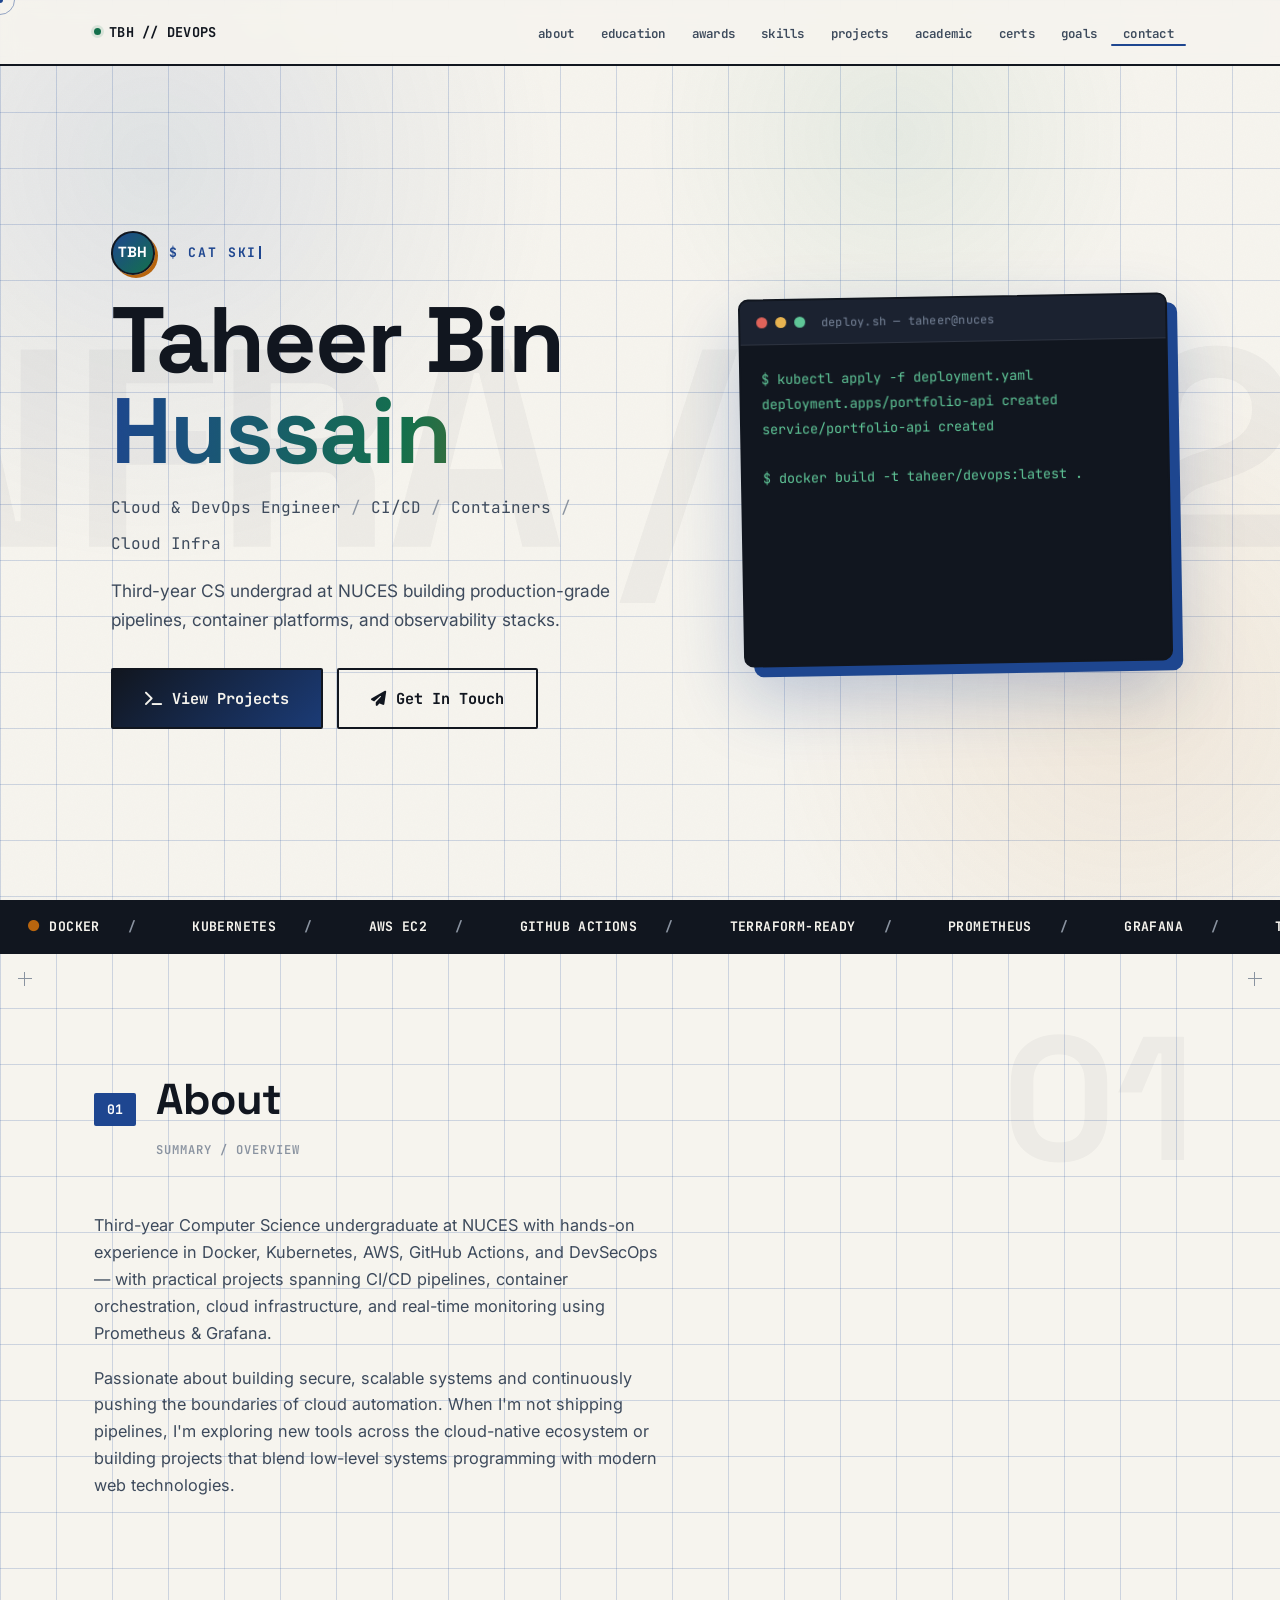
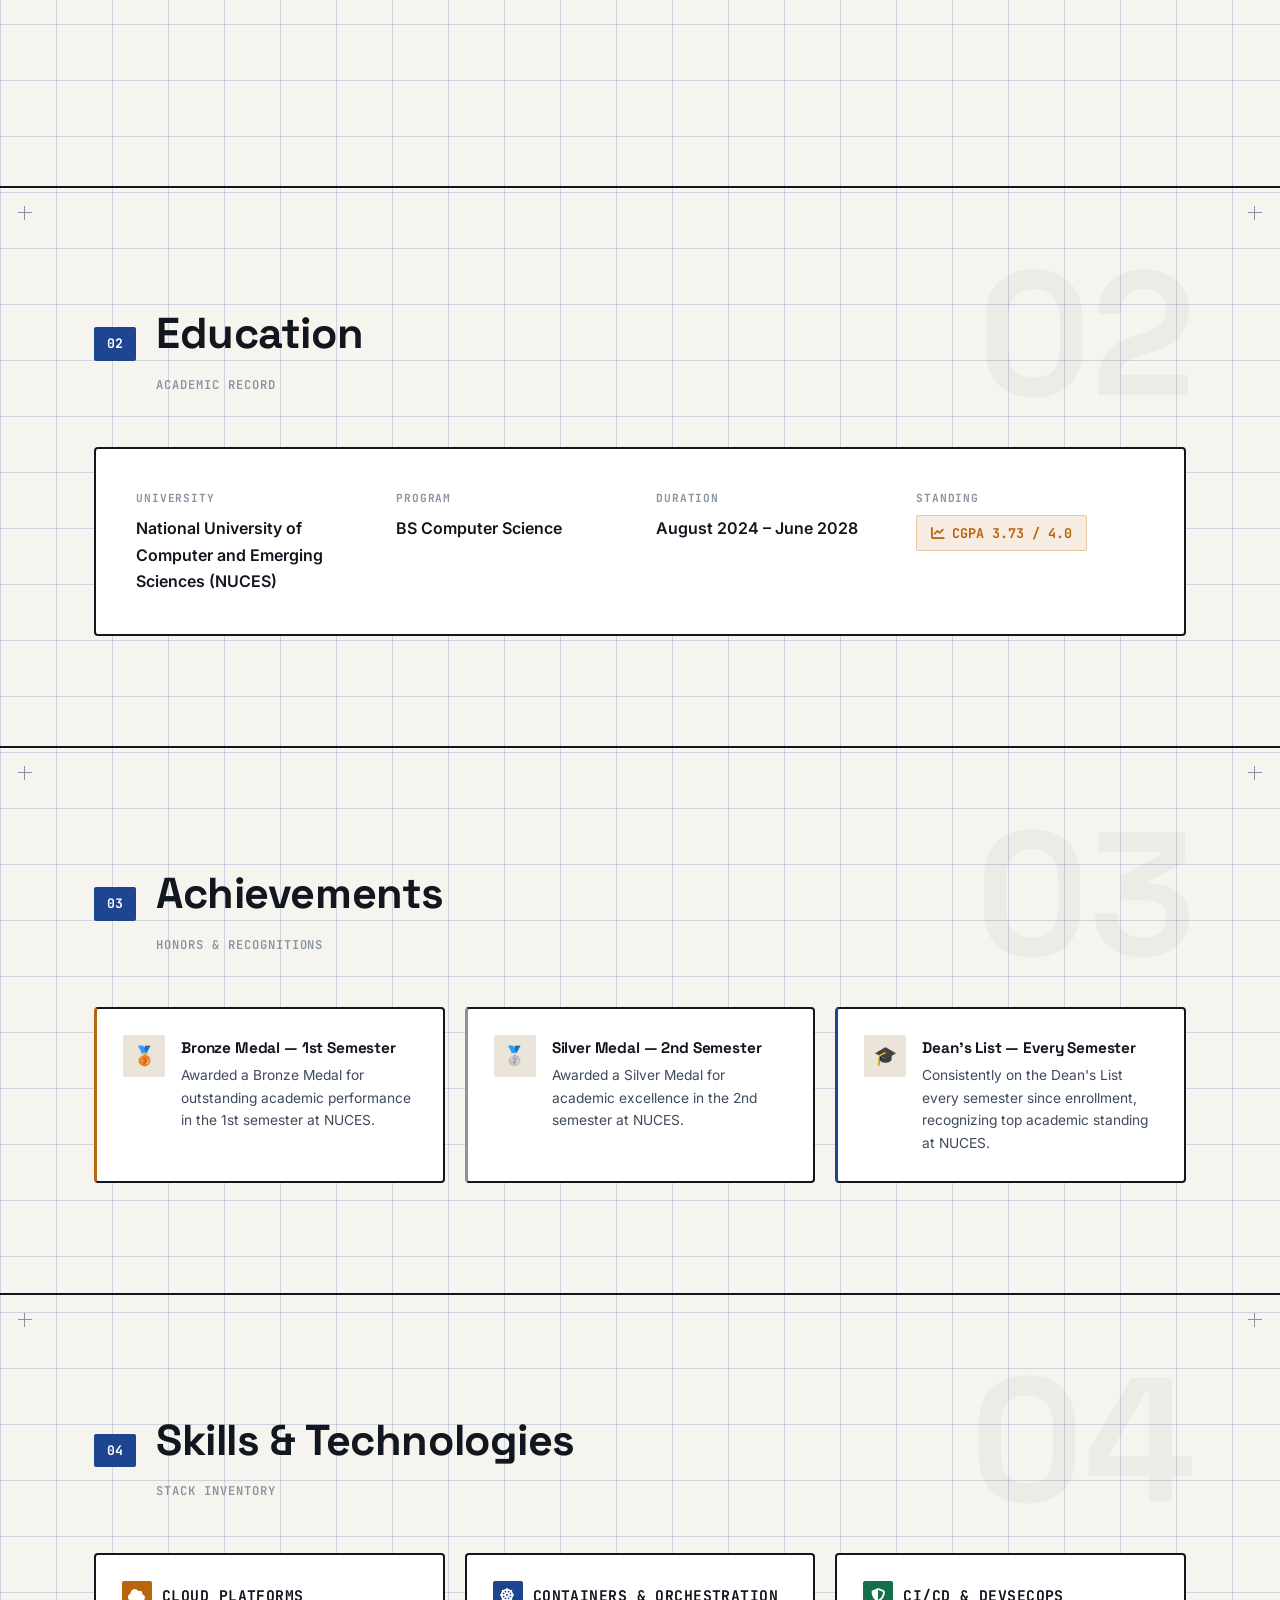
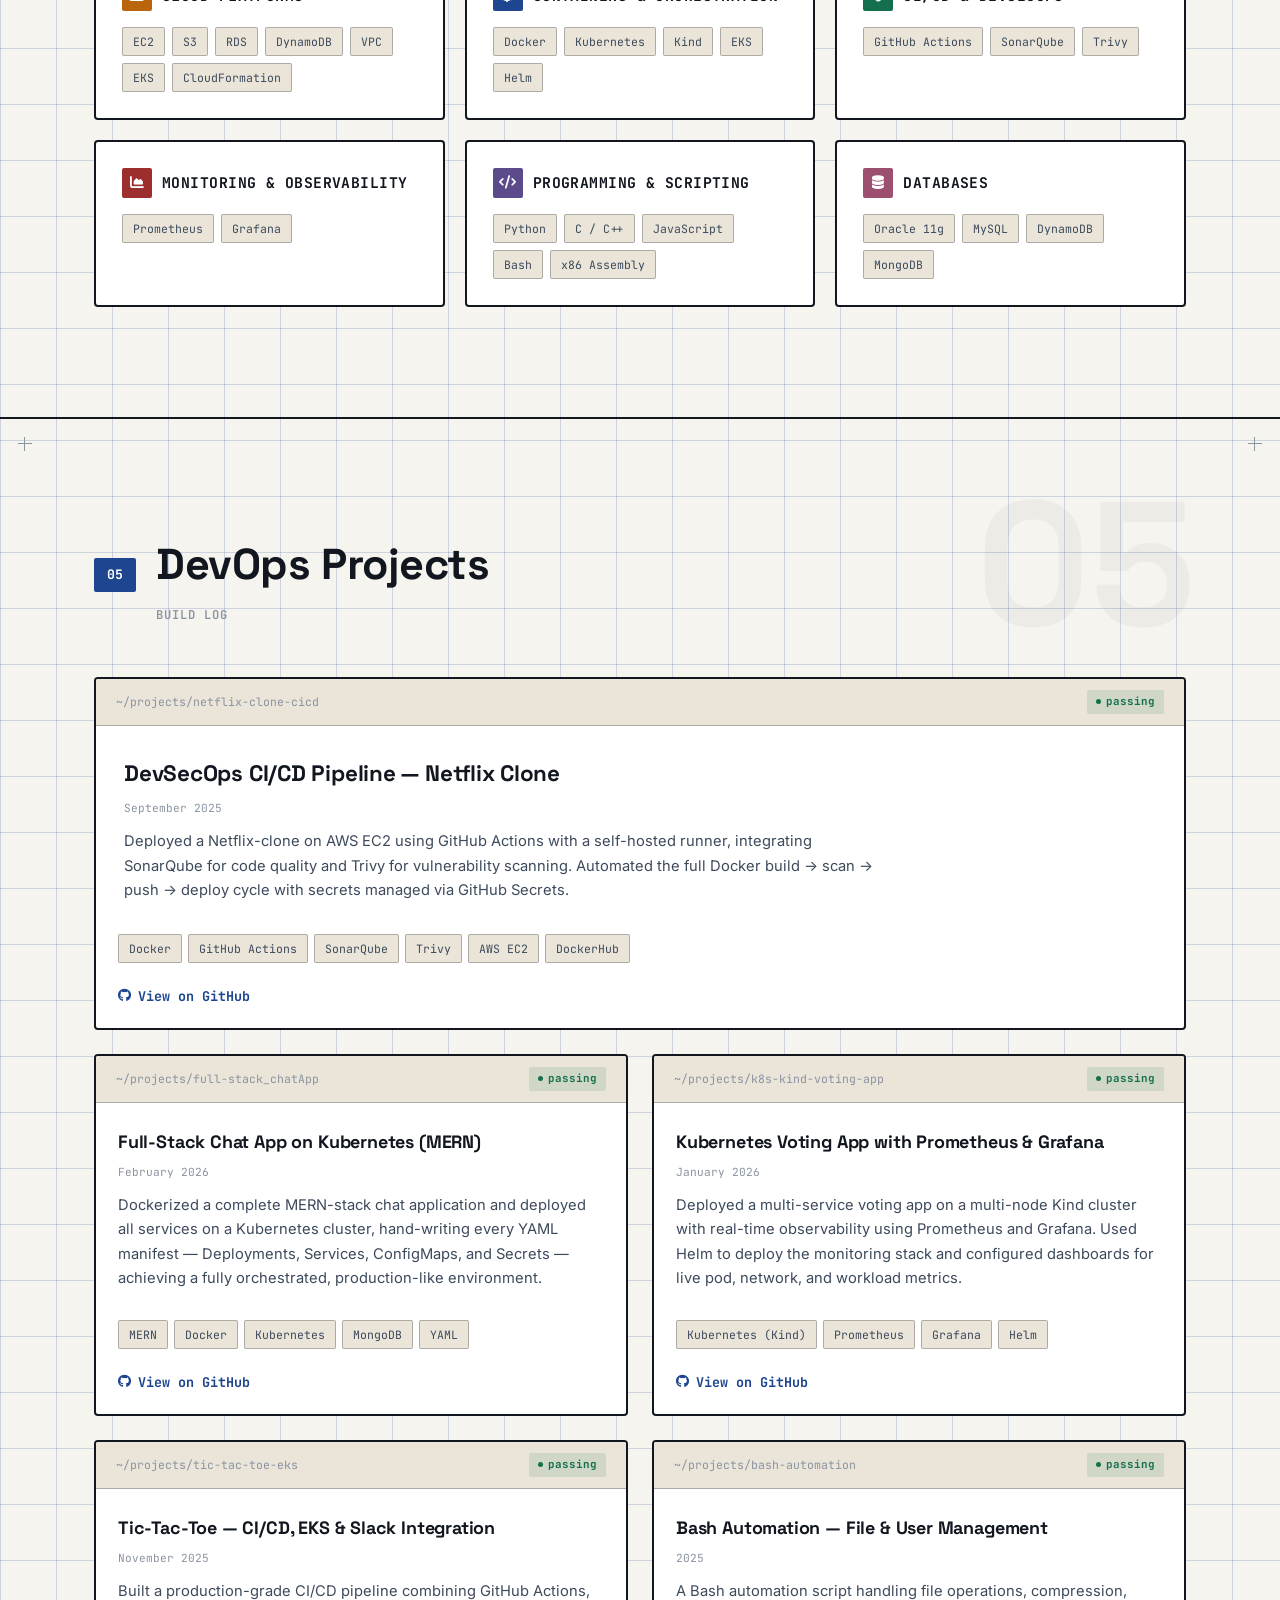
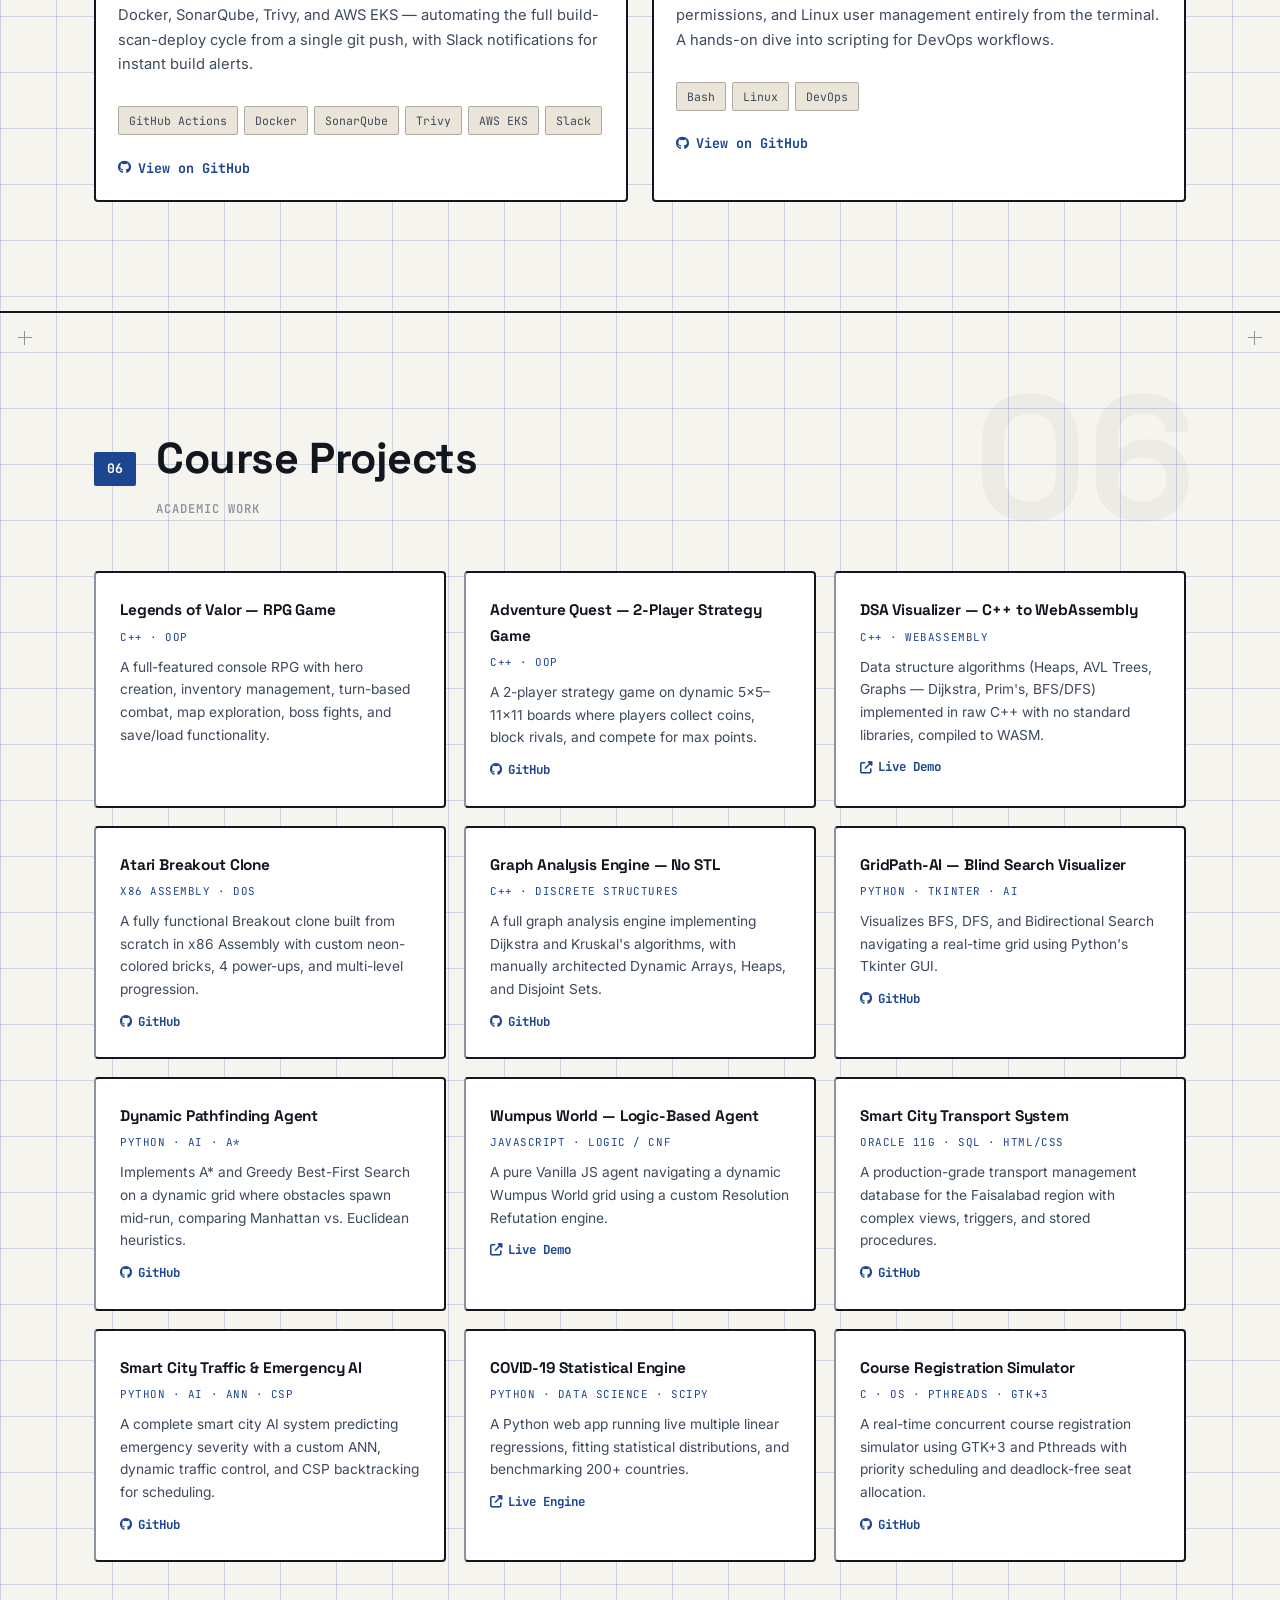
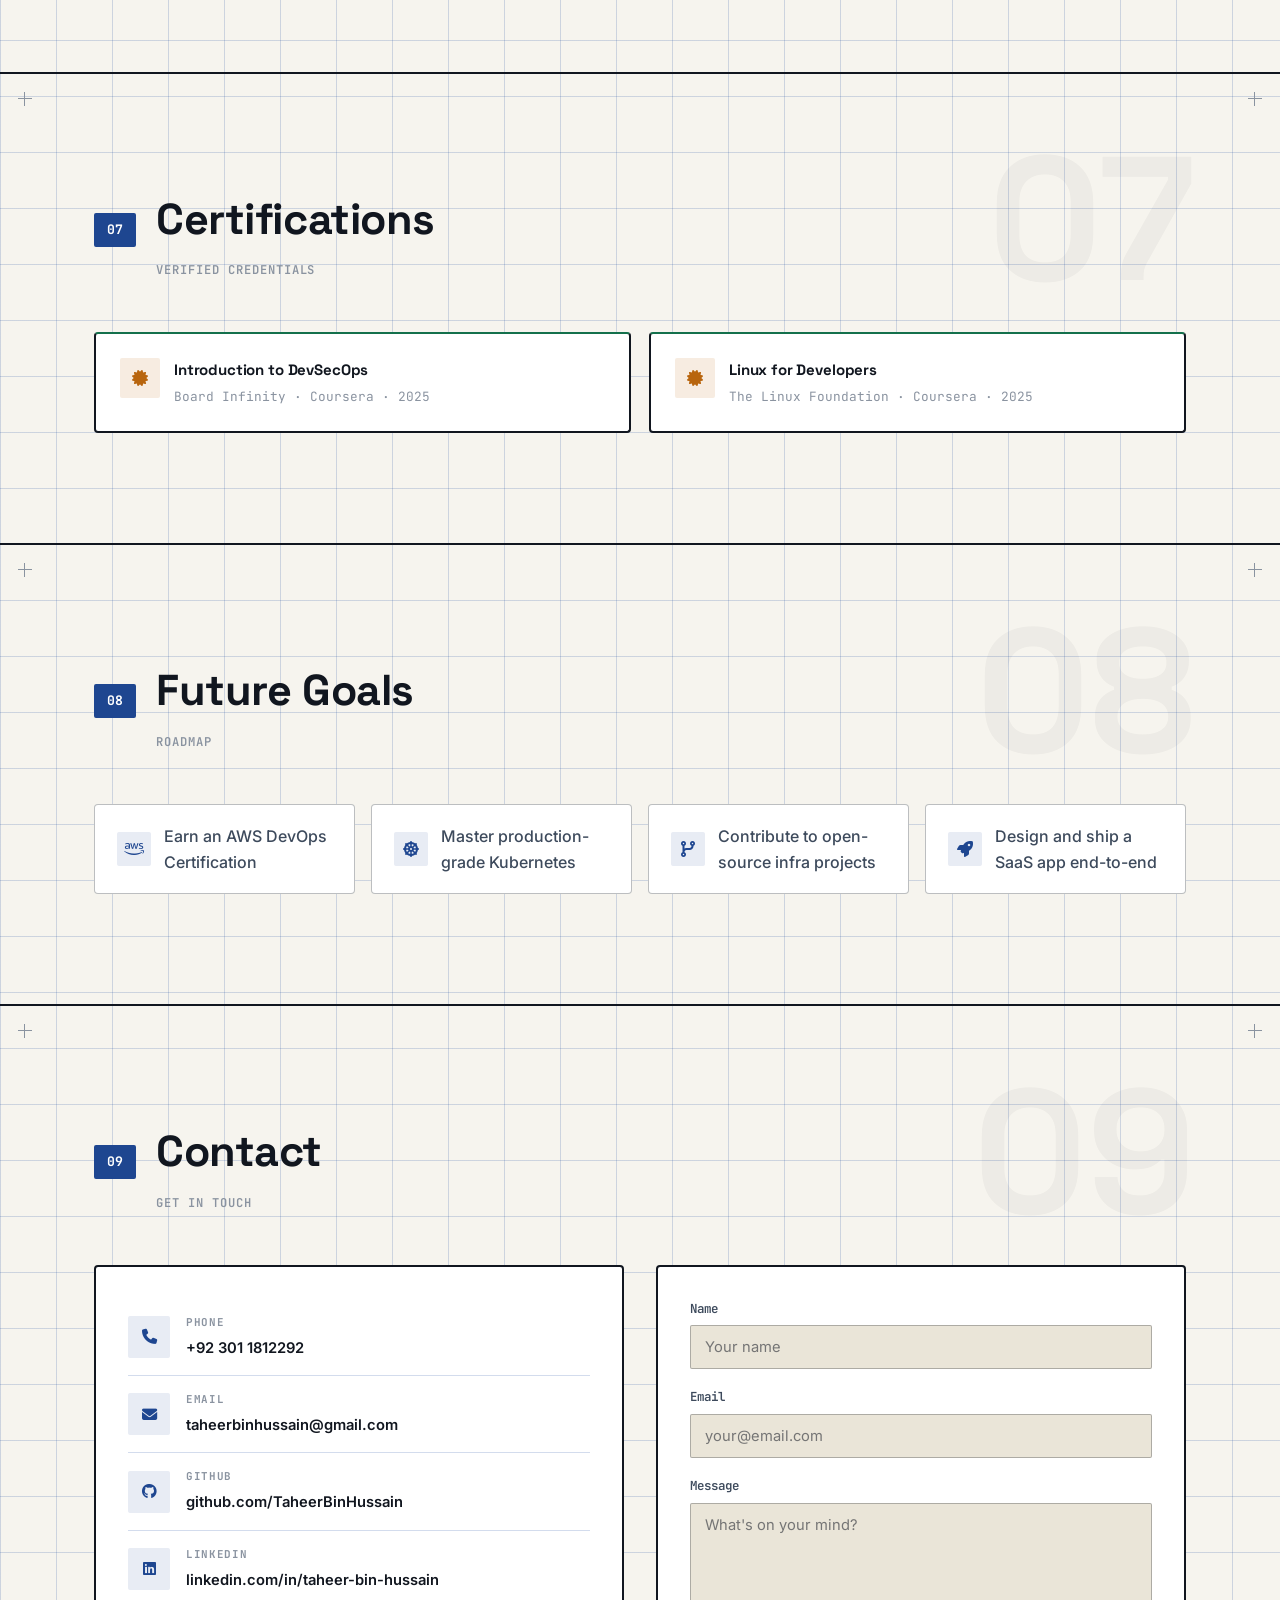
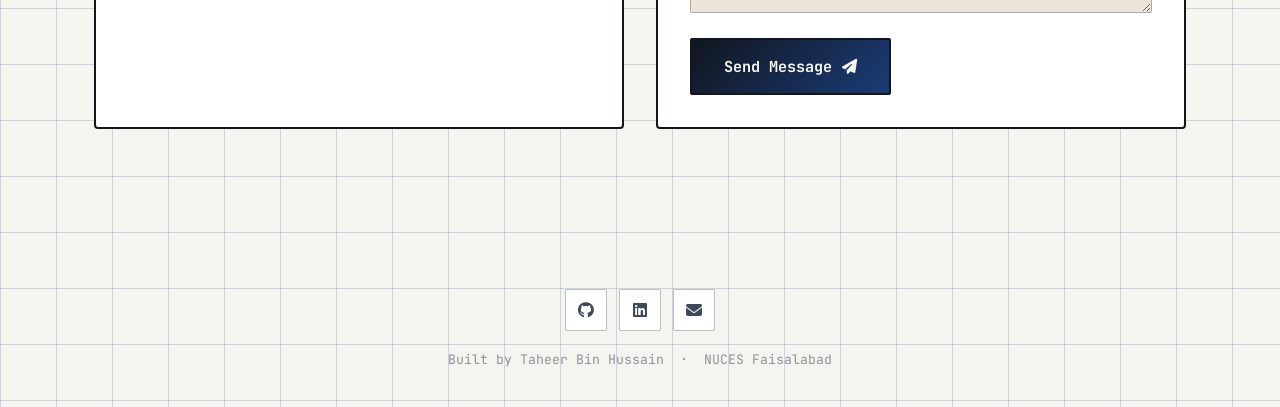
==== commit bc0d997c: "Update index.html" ====
--- a/index.html
+++ b/index.html
@@ -43,6 +43,12 @@
     linear-gradient(var(--line) 1.5px, transparent 1.5px),
     linear-gradient(90deg, var(--line) 1.5px, transparent 1.5px);
   background-size: 56px 56px;
+  position:relative;
+}
+body::after{
+  content:''; position:fixed; inset:0; pointer-events:none; z-index:2;
+  opacity:0.025; mix-blend-mode:multiply;
+  background-image:url("data:image/svg+xml;utf8,<svg xmlns='http://www.w3.org/2000/svg' width='120' height='120'><filter id='n'><feTurbulence type='fractalNoise' baseFrequency='0.9' numOctaves='2' stitchTiles='stitch'/></filter><rect width='100%25' height='100%25' filter='url(%23n)'/></svg>");
 }
 h1,h2,h3,h4{font-family:'Space Grotesk',sans-serif;letter-spacing:-0.01em;}
 .mono{font-family:'JetBrains Mono',monospace;}
@@ -89,6 +95,13 @@
   min-height:100vh; display:flex; align-items:center;
   padding:140px 0 80px; position:relative; overflow:hidden;
 }
+header::before{
+  content:''; position:absolute; inset:0; z-index:0; pointer-events:none;
+  background:
+    radial-gradient(620px circle at 12% 18%, rgba(30,70,144,0.10), transparent 65%),
+    radial-gradient(560px circle at 88% 78%, rgba(184,101,14,0.09), transparent 65%),
+    radial-gradient(420px circle at 70% 15%, rgba(20,112,76,0.07), transparent 60%);
+}
 .hero-watermark{
   position:absolute; top:50%; left:50%; transform:translate(-50%,-50%);
   font-family:'Space Grotesk',sans-serif; font-weight:700;
@@ -115,6 +128,15 @@
 #typedLine{min-height:1.1em; display:inline-block; font-weight:700;}
 #typedLine .caret{display:inline-block; width:2px; height:0.95em; background:var(--blue); margin-left:2px; vertical-align:-2px; animation:caretBlink 1s step-end infinite;}
 @keyframes caretBlink{ 0%,100%{opacity:1;} 50%{opacity:0;} }
+
+.hero-eyebrow-row{display:flex; align-items:center; gap:14px; margin-bottom:20px;}
+.avatar-badge{
+  width:44px; height:44px; border-radius:50%; flex:0 0 auto;
+  background:linear-gradient(135deg, var(--blue), var(--green));
+  display:flex; align-items:center; justify-content:center;
+  font-family:'Space Grotesk',sans-serif; font-weight:700; color:#fff; font-size:0.92rem;
+  border:2px solid var(--ink); box-shadow:3px 3px 0 var(--amber);
+}
 
 .particle-field{position:fixed; inset:0; z-index:-1; pointer-events:none; overflow:hidden;}
 .particle{position:absolute; border-radius:50%; opacity:0; animation:floatUp linear infinite;}
@@ -148,7 +170,7 @@
   display:inline-flex; align-items:center; gap:10px; transition:var(--transition); cursor:pointer; border:2px solid transparent;
   font-family:'JetBrains Mono',monospace;
 }
-.btn-primary{background:var(--ink); color:var(--paper); border-color:var(--ink);}
+.btn-primary{background:linear-gradient(135deg, var(--ink) 0%, #1E4690 130%); color:var(--paper); border-color:var(--ink);}
 .btn-primary:hover{background:var(--blue); border-color:var(--blue); transform:translate(-3px,-3px); box-shadow:6px 6px 0 var(--ink);}
 .btn-secondary{background:transparent; border-color:var(--ink); color:var(--ink);}
 .btn-secondary:hover{transform:translate(-3px,-3px); box-shadow:6px 6px 0 var(--line-strong);}
@@ -157,7 +179,7 @@
 .hero-diagram{position:relative;}
 .term-window{
   background:#11161F; border-radius:10px; overflow:hidden;
-  box-shadow:10px 10px 0 var(--blue), 0 30px 60px rgba(17,22,31,0.35);
+  box-shadow:10px 10px 0 var(--blue), 0 30px 70px rgba(30,70,144,0.28), 0 0 0 1px rgba(255,255,255,0.04);
   border:2px solid var(--ink);
   transform:rotate(-1deg);
   transition:transform 0.4s ease;
@@ -235,7 +257,13 @@
   transition:opacity 0.3s ease;
 }
 .card:hover::before{opacity:1;}
-.card:hover{transform:translate(-4px,-4px); box-shadow:7px 7px 0 var(--blue);}
+.card:hover{
+  transform:translate(-4px,-4px);
+  box-shadow:
+    3px 3px 0 var(--blue),
+    7px 7px 0 var(--blue),
+    7px 7px 22px rgba(30,70,144,0.22);
+}
 
 /* ===== ABOUT ===== */
 .about-grid{display:grid; grid-template-columns:1.2fr 1fr; gap:50px; align-items:start;}
@@ -274,8 +302,12 @@
 .tag:hover{background:var(--blue-dim); color:var(--blue); border-color:var(--blue);}
 
 /* ===== PROJECTS ===== */
-.projects-grid{display:grid; grid-template-columns:repeat(auto-fit,minmax(420px,1fr)); gap:24px;}
+.projects-grid{display:grid; grid-template-columns:repeat(2, 1fr); gap:24px;}
 .project-card{overflow:hidden;}
+.project-card.featured{grid-column:1 / -1;}
+.project-card.featured .project-body{padding:30px 28px 10px;}
+.project-card.featured .project-title{font-size:1.4rem;}
+.project-card.featured .project-desc{max-width:760px;}
 .project-bar{display:flex; align-items:center; justify-content:space-between; padding:11px 20px; background:var(--paper-2); border-bottom:1px solid var(--line-strong);}
 .project-bar .path{font-family:'JetBrains Mono',monospace; font-size:0.72rem; color:var(--ink-faint);}
 .badge-pass{display:flex; align-items:center; gap:5px; font-family:'JetBrains Mono',monospace; font-size:0.68rem; color:var(--green); background:var(--green-dim); padding:3px 9px; border-radius:2px; font-weight:700;}
@@ -408,17 +440,13 @@
   <div class="container">
     <div class="hero-grid">
       <div>
-        <p class="spec-label mono">FIG. 01 — PROFILE SHEET</p>
-        <p class="spec-label mono" id="typedLine" style="color:var(--blue); font-size:0.8rem; margin-bottom:14px;"></p>
+        <div class="hero-eyebrow-row">
+          <div class="avatar-badge">TBH</div>
+          <p class="spec-label mono" id="typedLine" style="color:var(--blue); font-size:0.82rem; margin:0;"></p>
+        </div>
         <h1 class="hero-title">Taheer Bin<br><span class="accent">Hussain</span></h1>
         <p class="hero-role">Cloud &amp; DevOps Engineer <span class="sep">/</span> CI/CD <span class="sep">/</span> Containers <span class="sep">/</span> Cloud Infra</p>
-        <p class="hero-sub">Third-year CS undergrad at NUCES building production-grade pipelines, container platforms, and observability stacks — while finishing a degree with honors.</p>
-        <div class="status-row">
-          <div class="status-chip"><span class="dot"></span> build: passing</div>
-          <div class="status-chip"><span class="dot"></span> scan: clean</div>
-          <div class="status-chip"><span class="dot"></span> deploy: ready</div>
-          <div class="status-chip"><span class="dot"></span> dean's list: ✓</div>
-        </div>
+        <p class="hero-sub">Third-year CS undergrad at NUCES building production-grade pipelines, container platforms, and observability stacks.</p>
         <div class="cta-row">
           <a href="#projects" class="btn btn-primary"><i class="fas fa-terminal"></i> View Projects</a>
           <a href="#contact" class="btn btn-secondary"><i class="fas fa-paper-plane"></i> Get In Touch</a>
@@ -555,7 +583,7 @@
     </div>
     <div class="projects-grid animate-on-scroll stagger">
 
-      <div class="card project-card">
+      <div class="card project-card featured">
         <div class="project-bar"><span class="path mono">~/projects/netflix-clone-cicd</span><span class="badge-pass"><span class="dot"></span>passing</span></div>
         <div class="project-body">
           <h3 class="project-title">DevSecOps CI/CD Pipeline — Netflix Clone</h3>
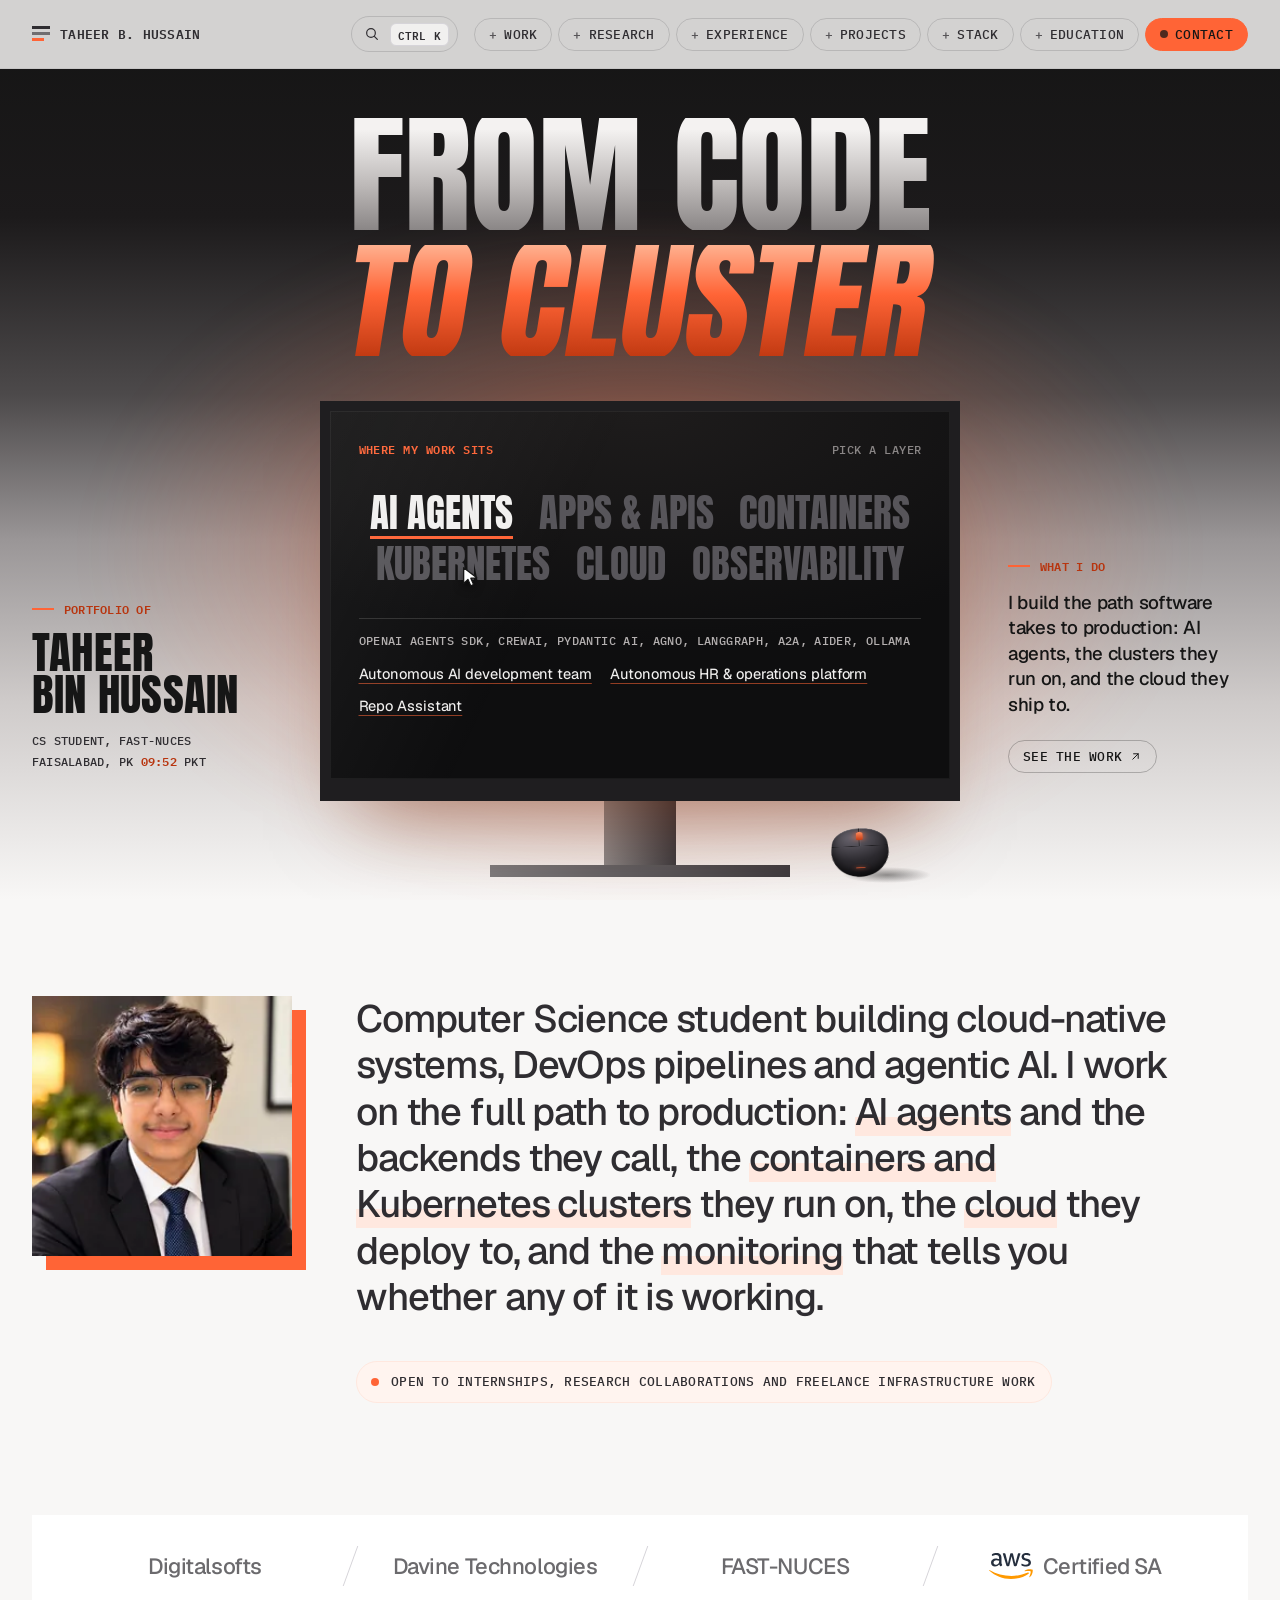
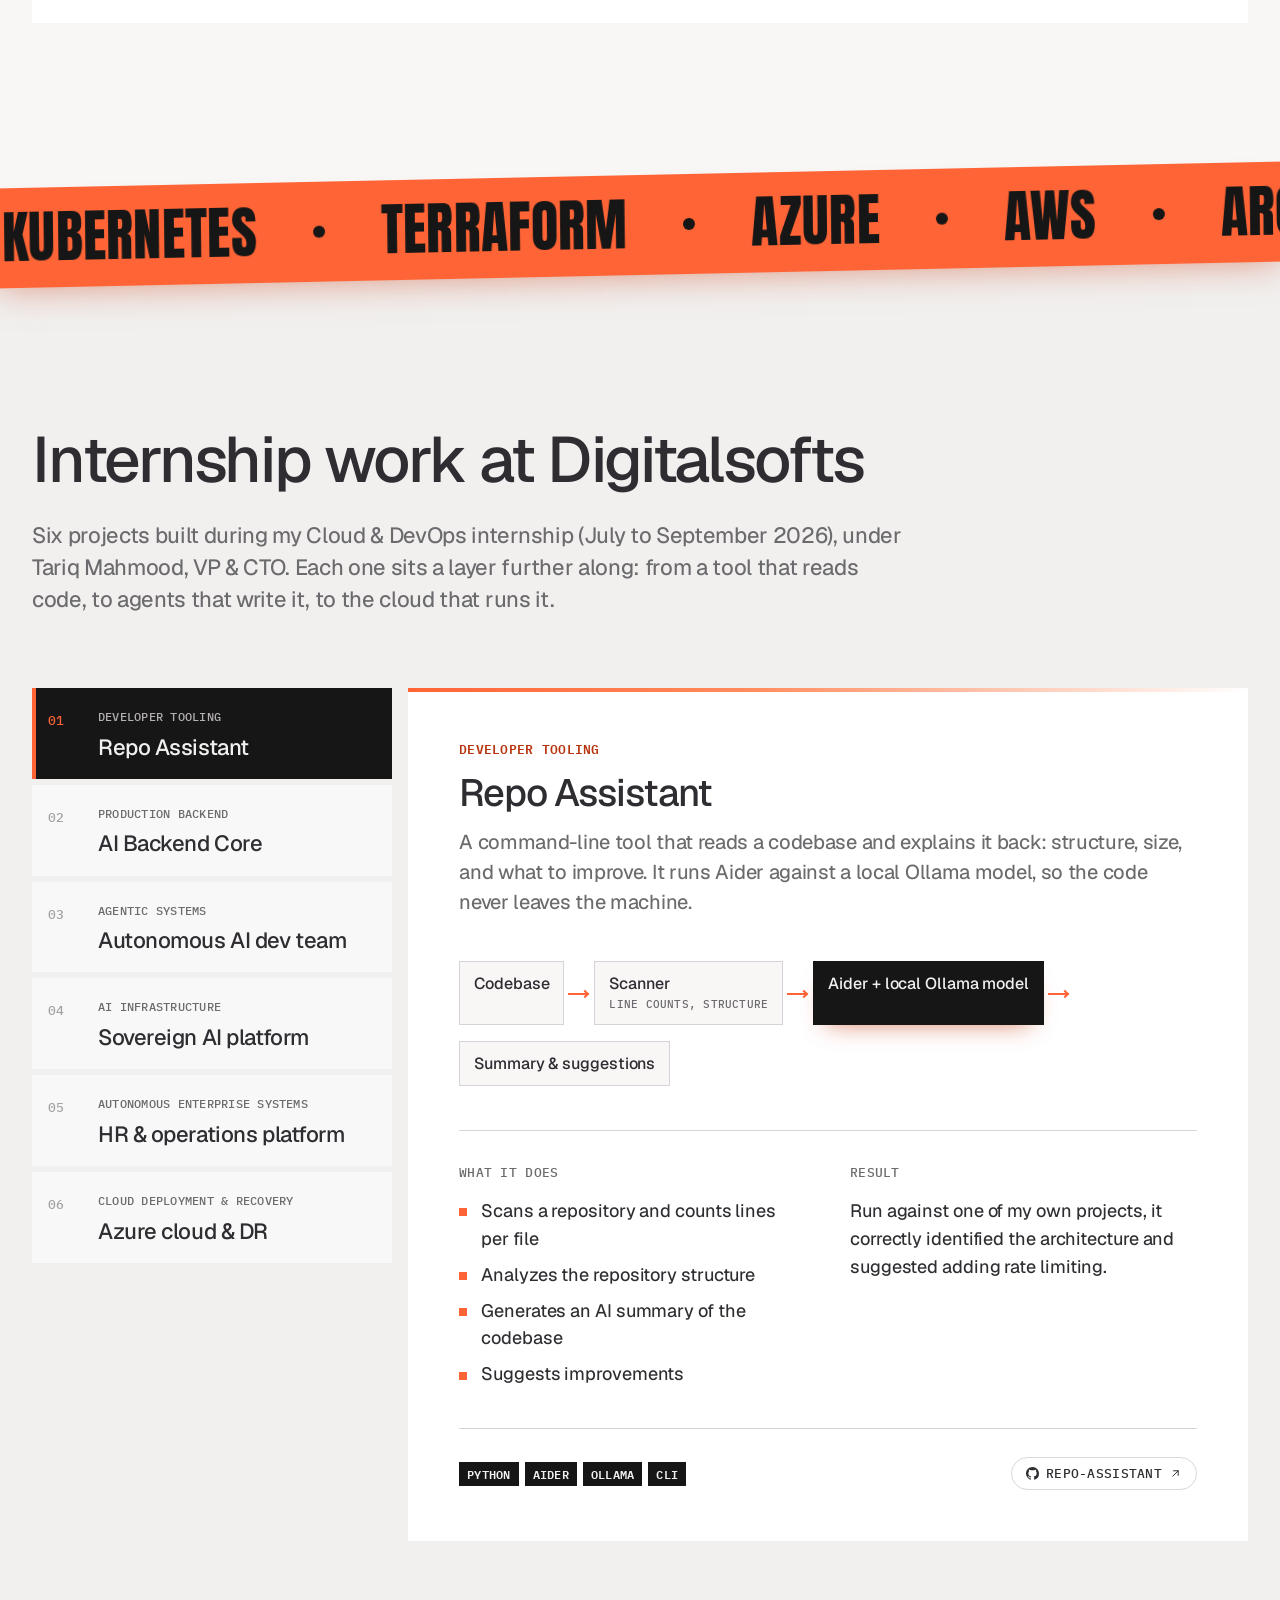
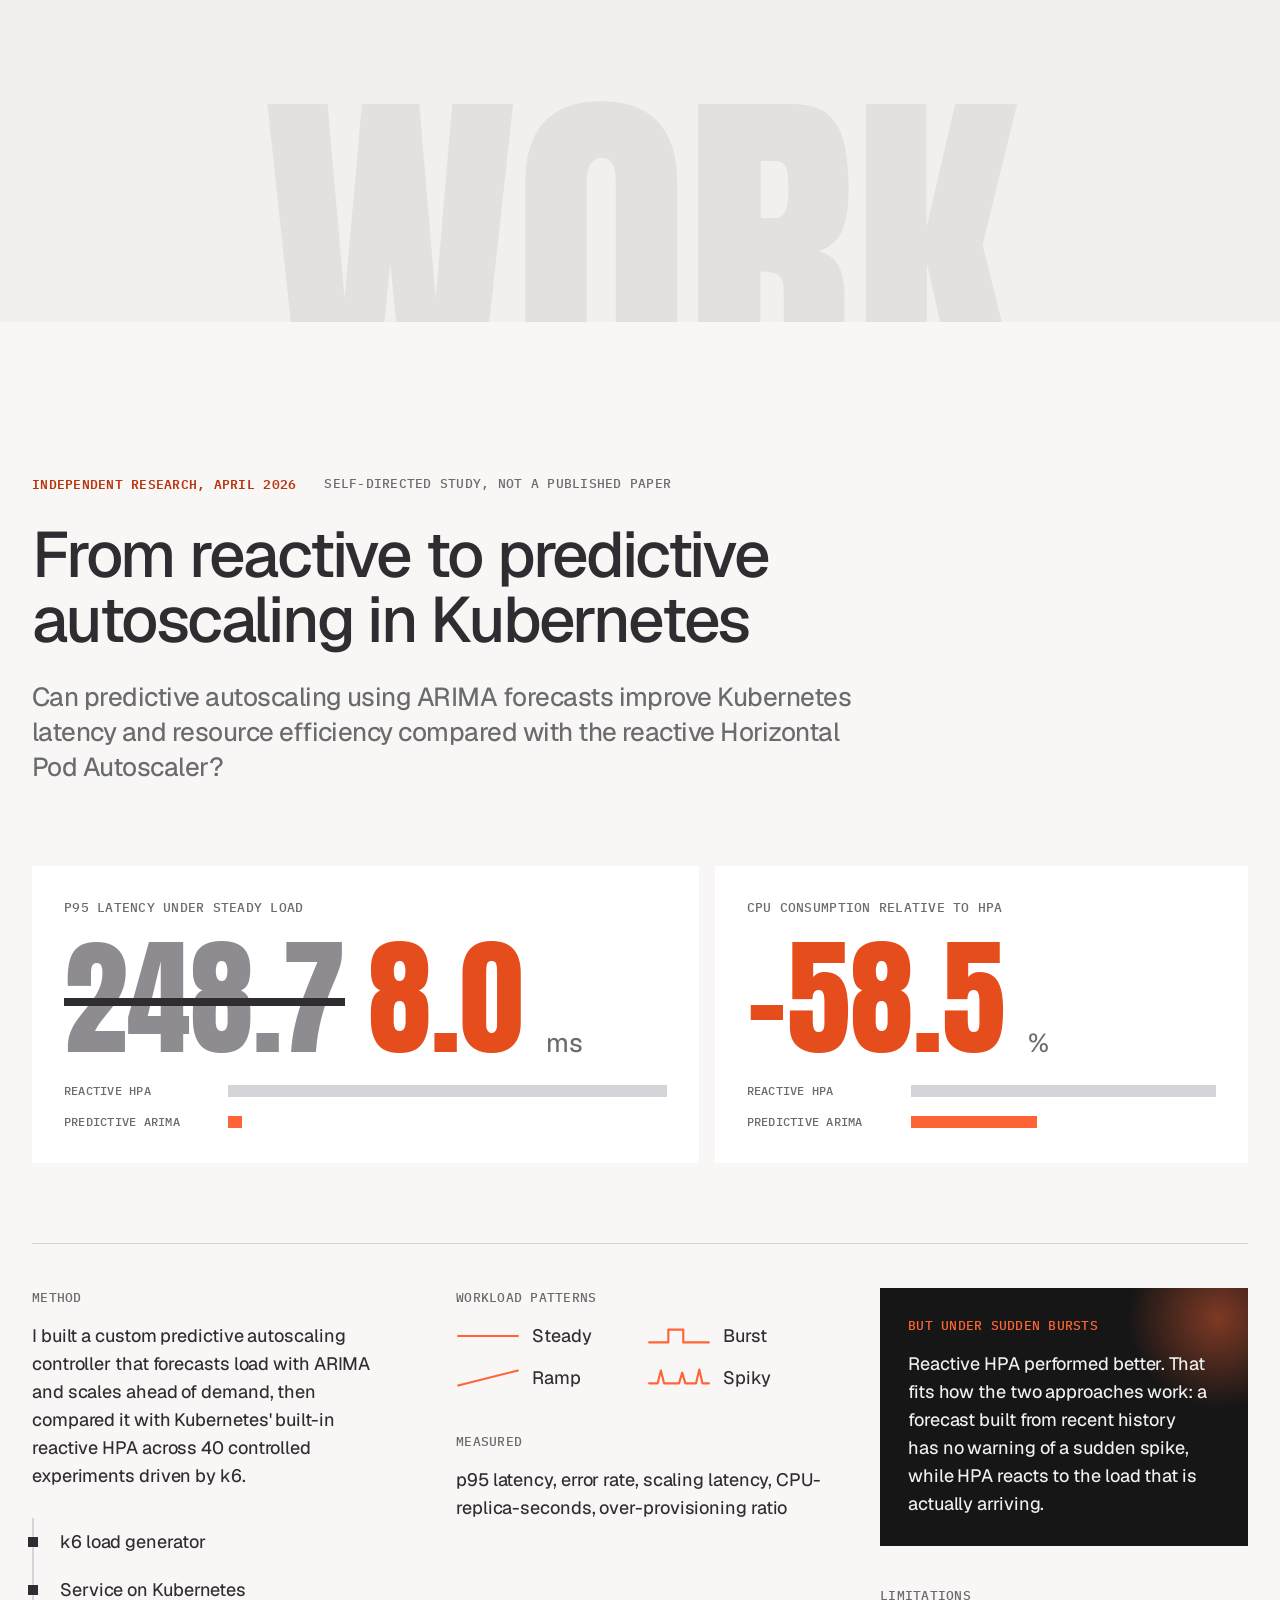
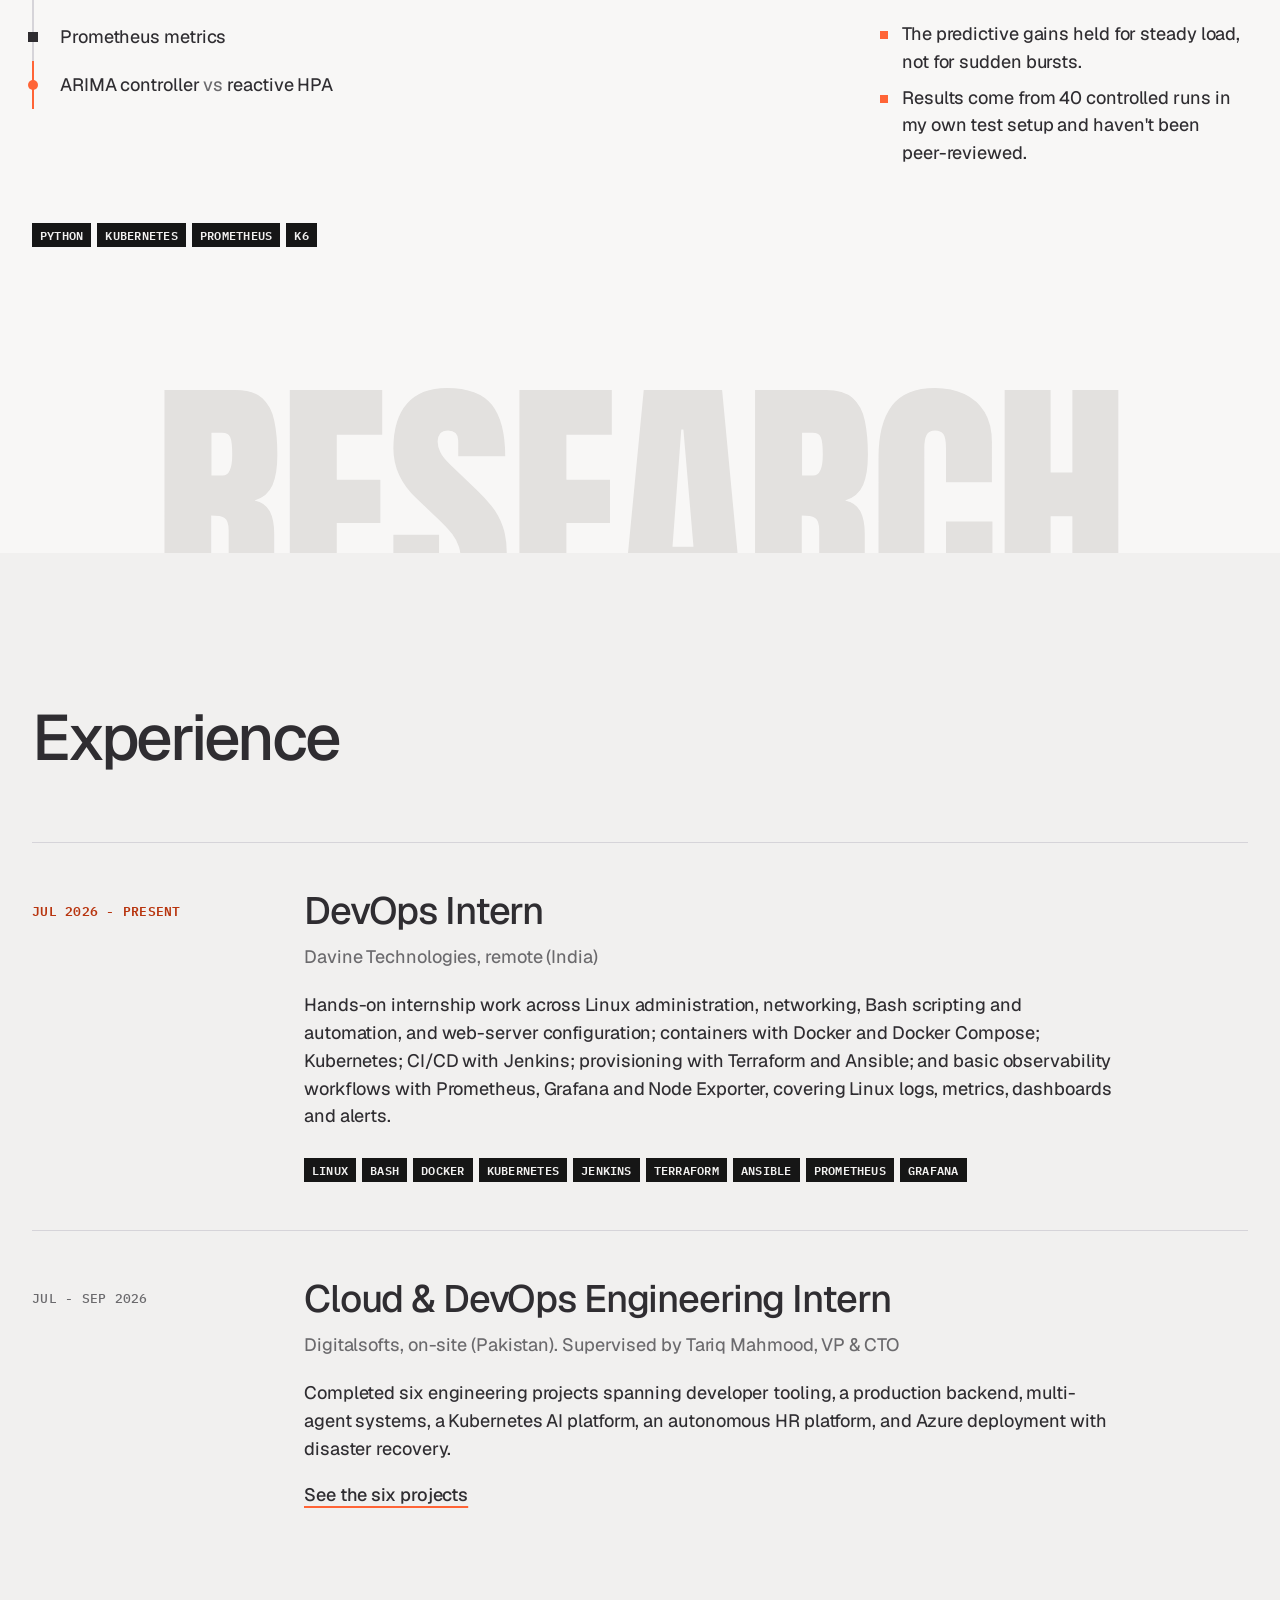
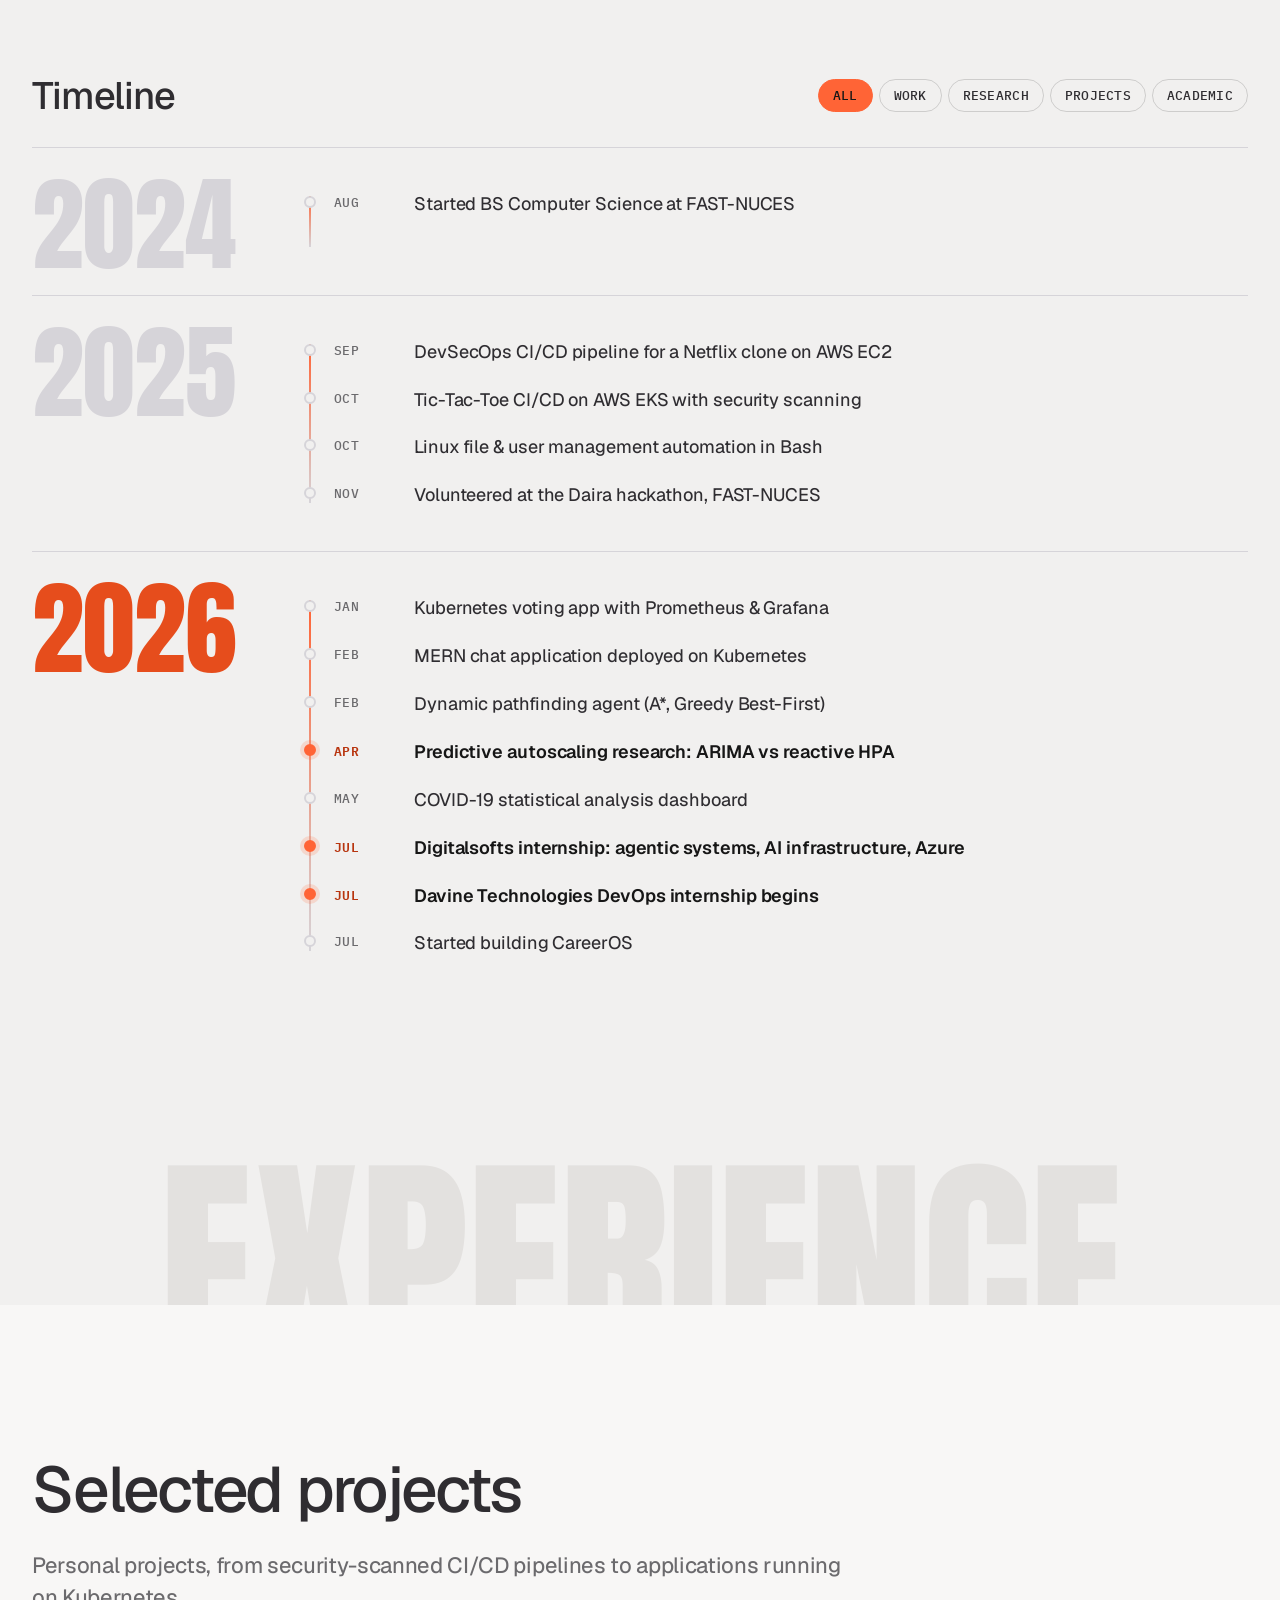
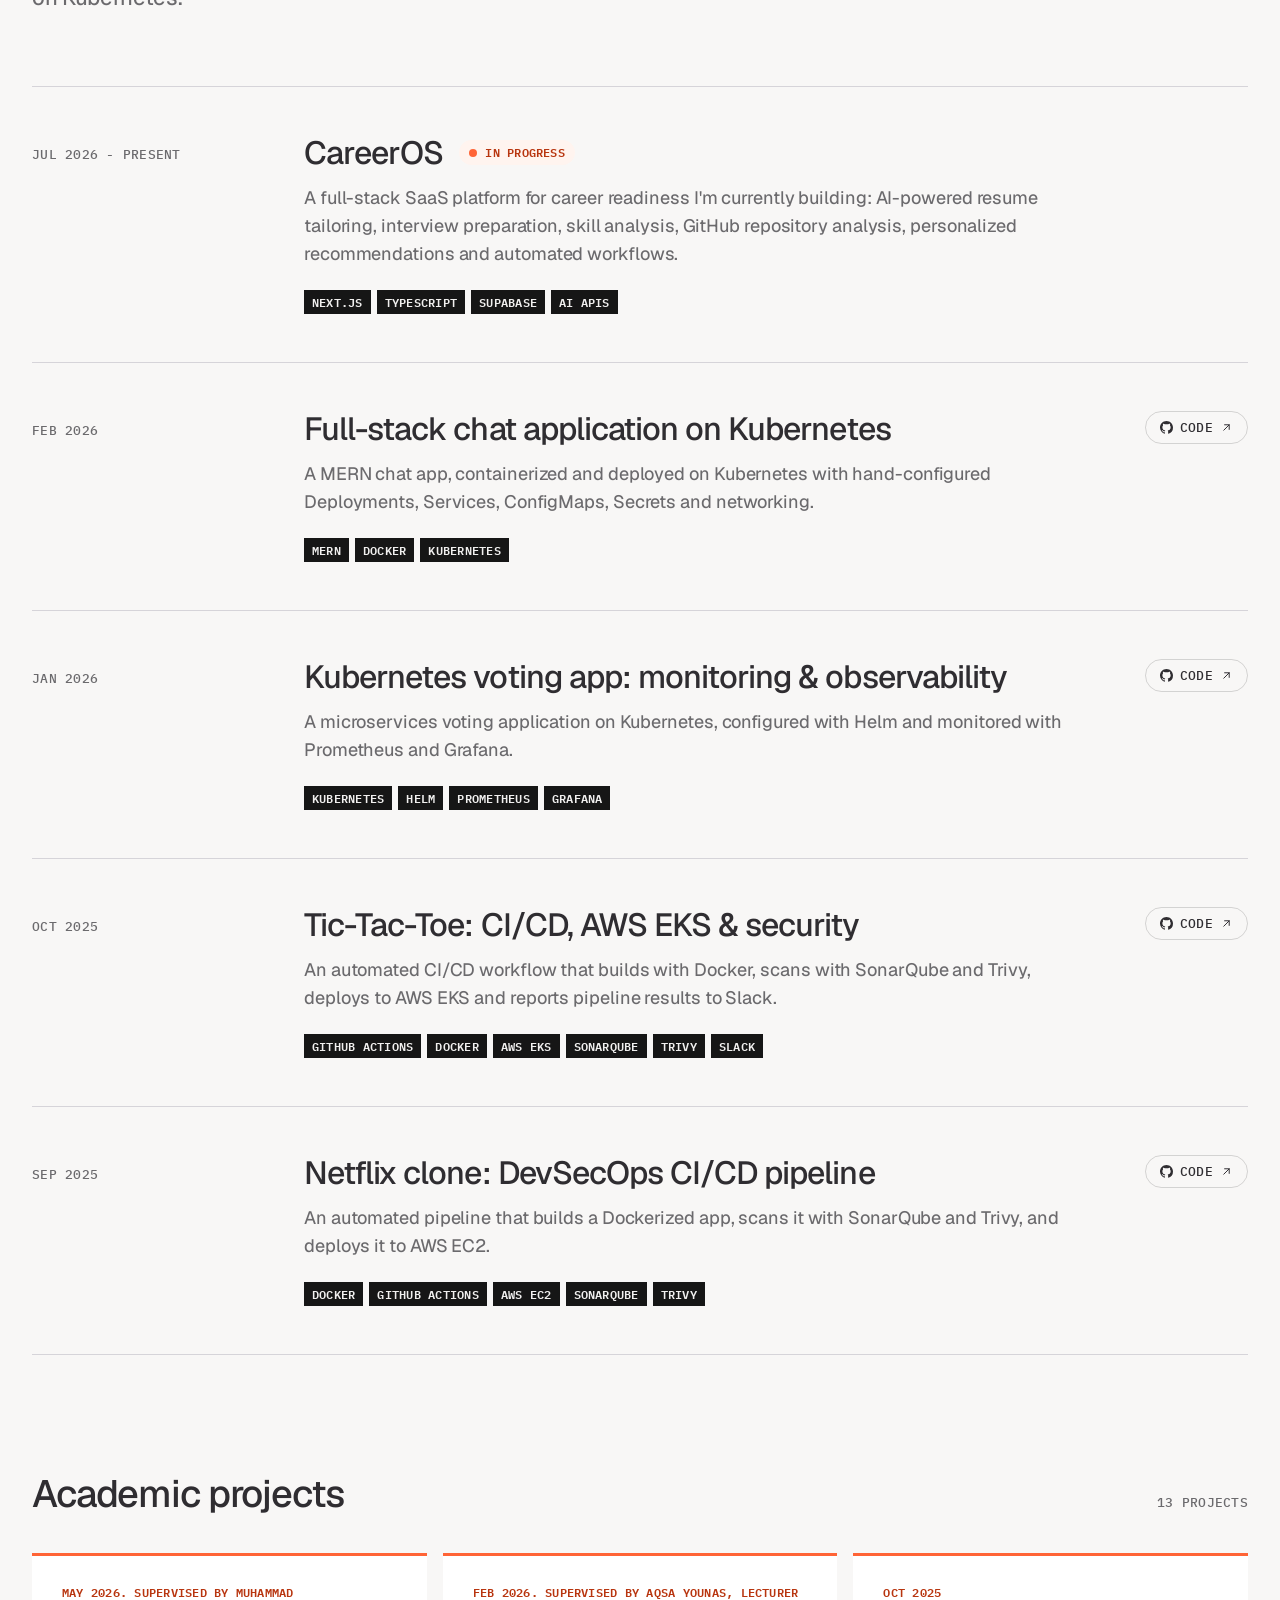
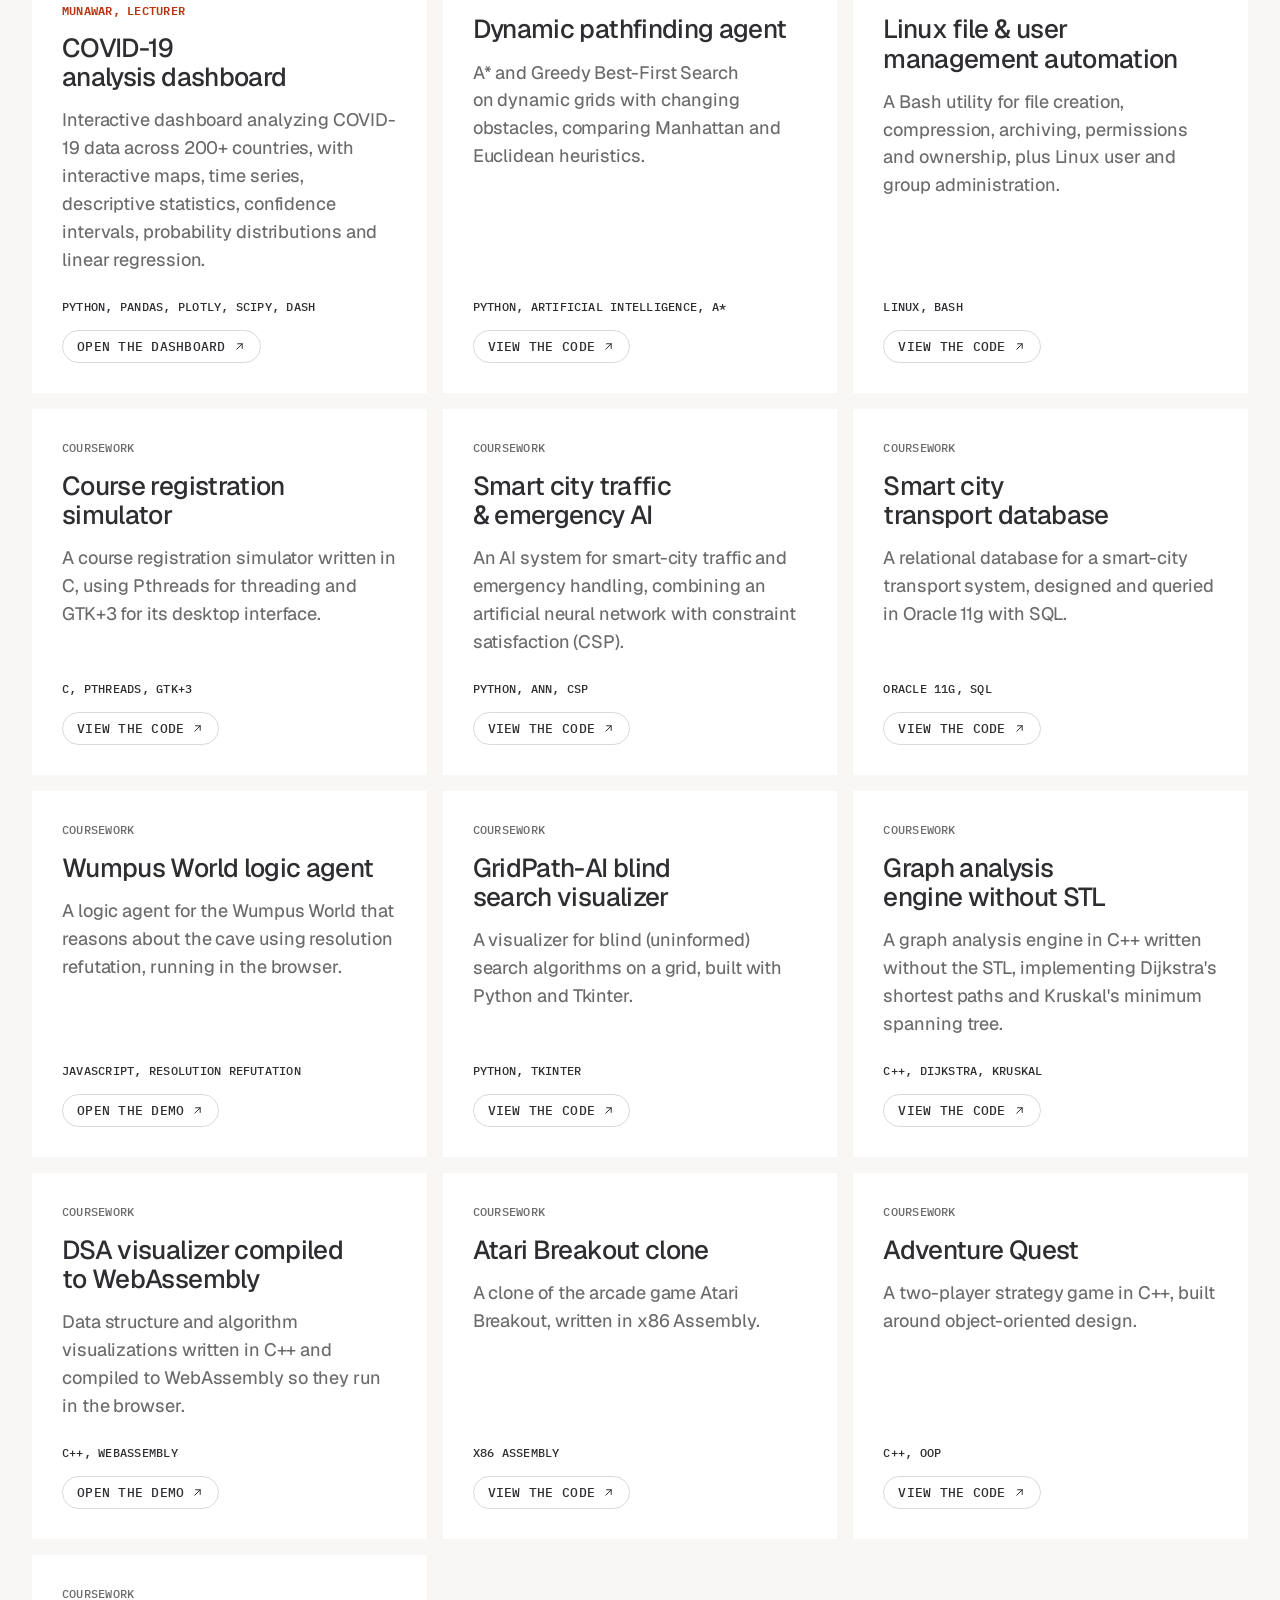
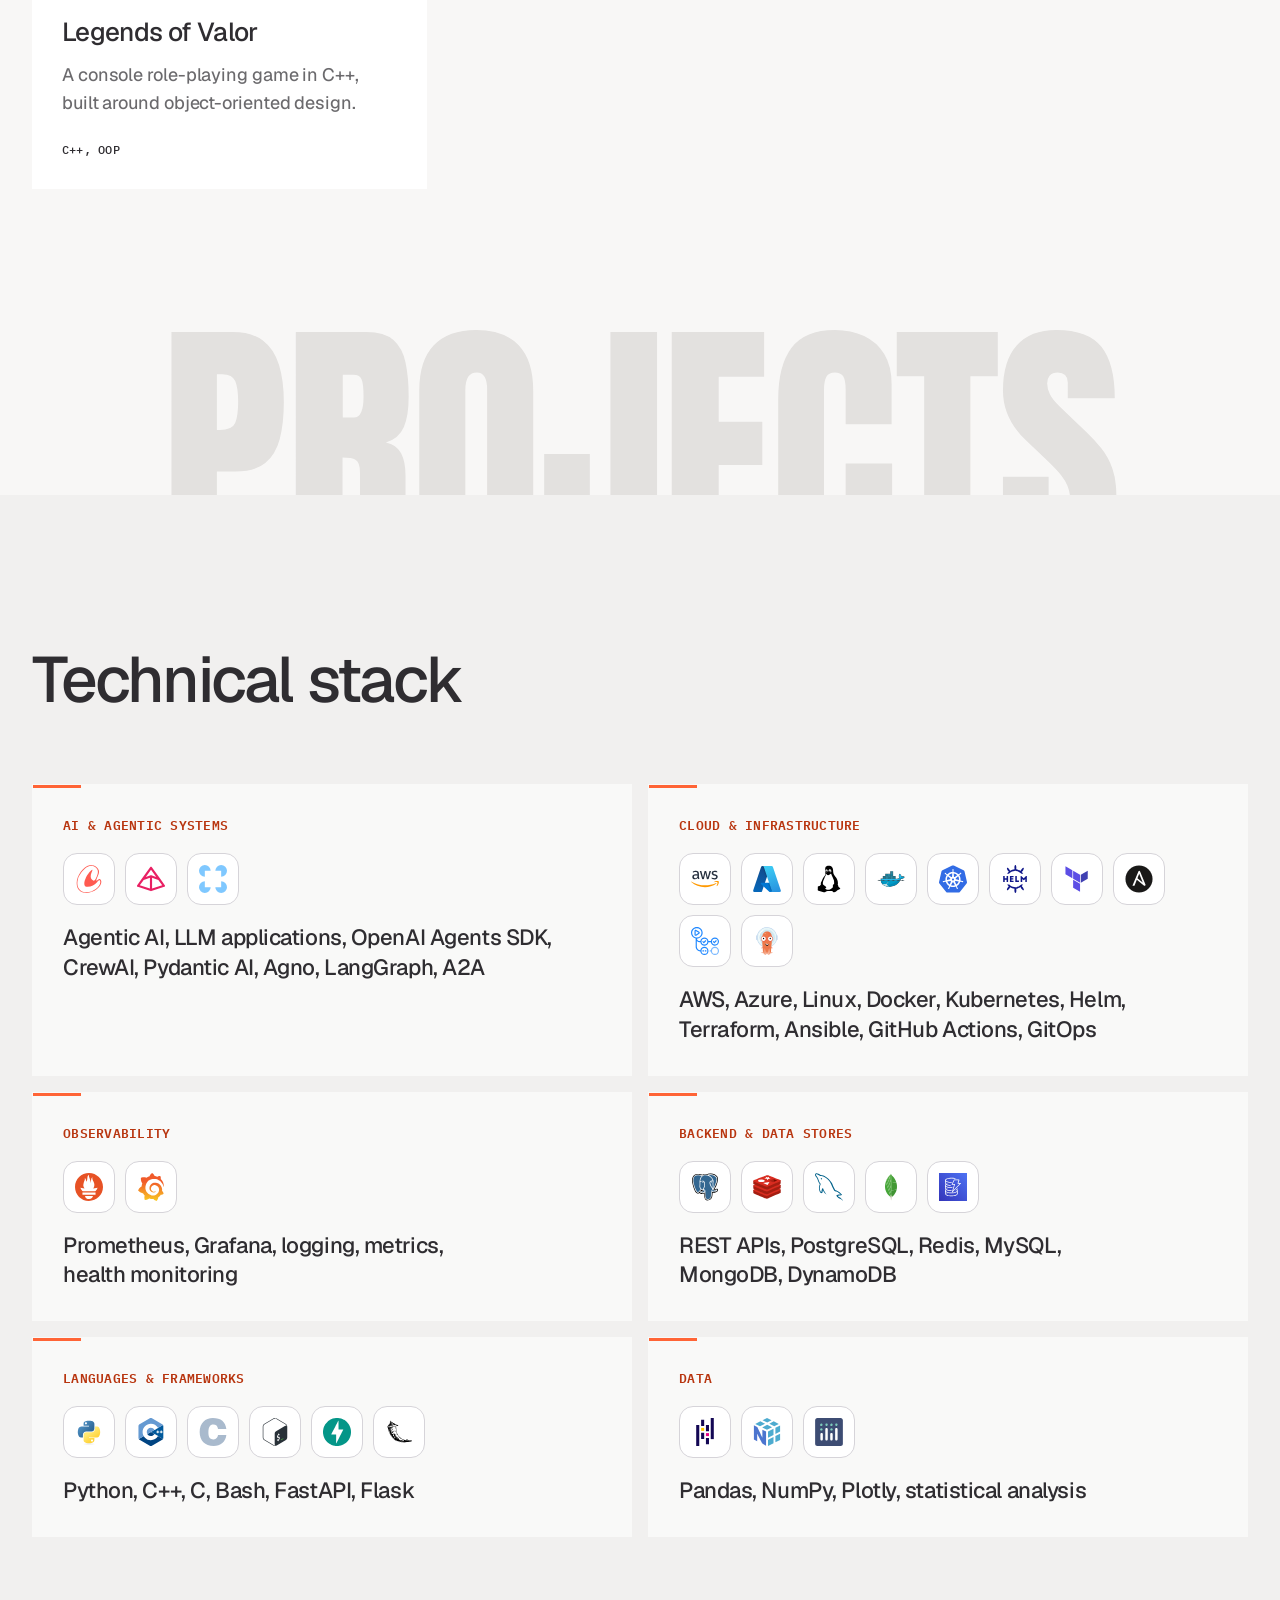
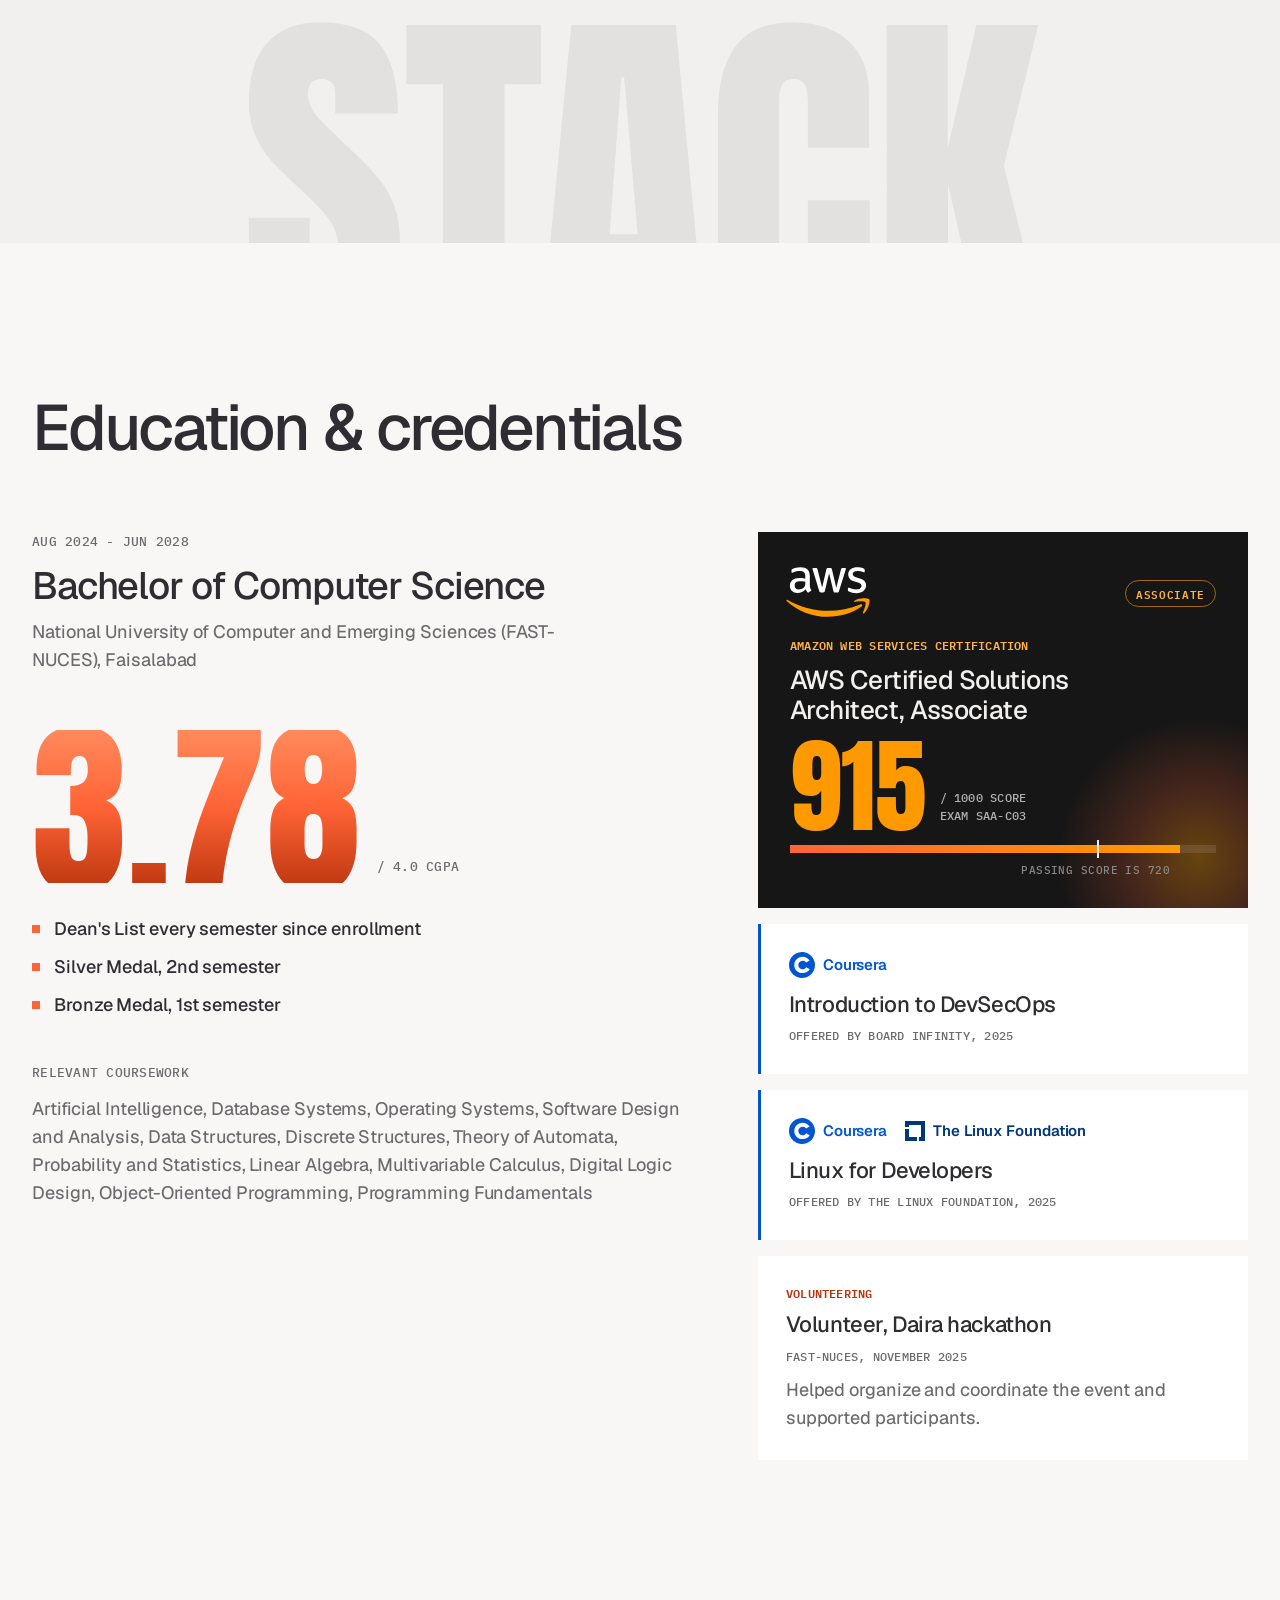
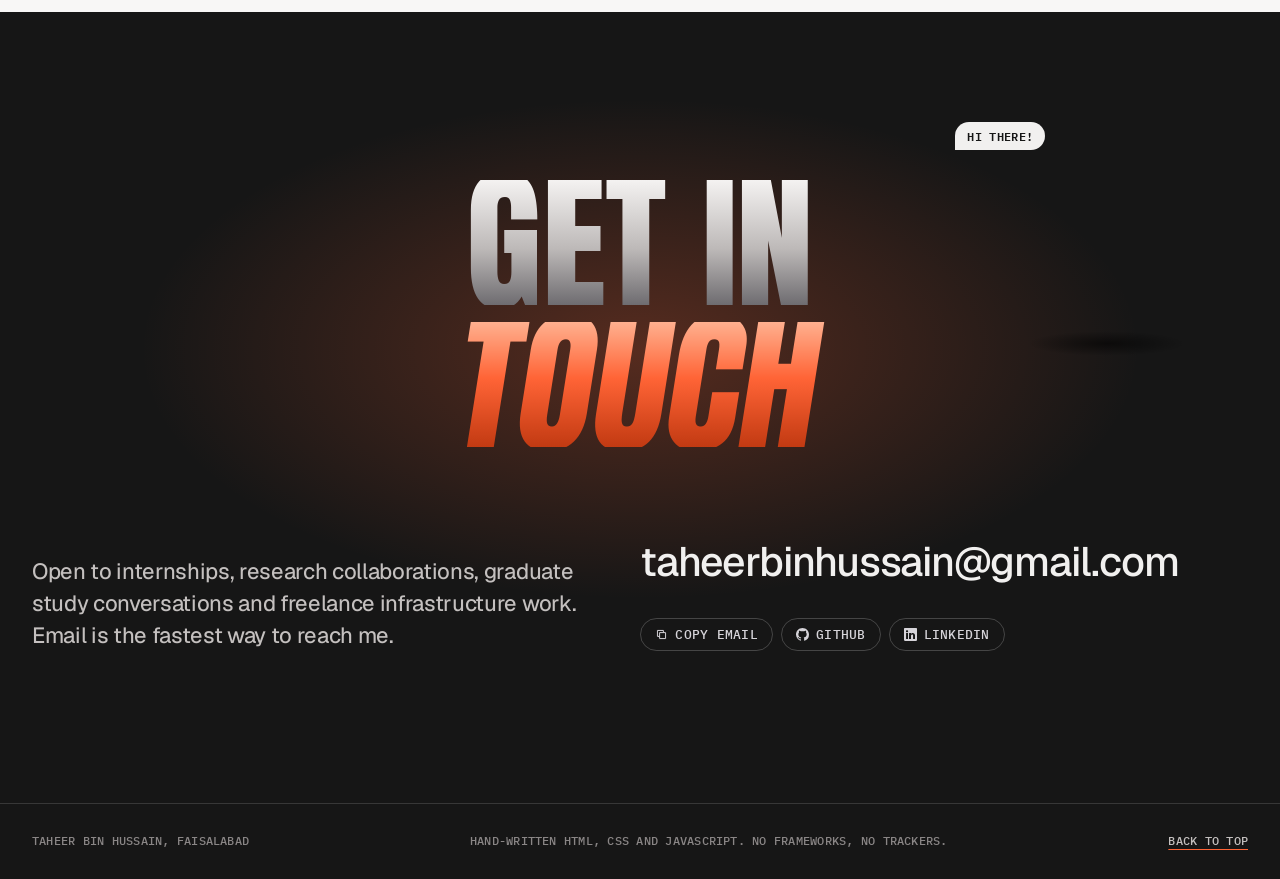
==== commit 0acf7612: "New portfolio design" ====
--- a/index.html
+++ b/index.html
@@ -1,987 +1,847 @@
-<!DOCTYPE html>
+<!doctype html>
 <html lang="en">
 <head>
-<meta charset="UTF-8" />
-<meta name="viewport" content="width=device-width, initial-scale=1.0" />
-<title>Taheer Bin Hussain — Cloud & DevOps Engineer</title>
-<link rel="preconnect" href="https://fonts.googleapis.com">
-<link href="https://fonts.googleapis.com/css2?family=Space+Grotesk:wght@500;600;700&family=Inter:wght@400;500;600;700&family=JetBrains+Mono:wght@400;500;600;700&display=swap" rel="stylesheet">
-<link rel="stylesheet" href="https://cdnjs.cloudflare.com/ajax/libs/font-awesome/6.4.2/css/all.min.css" />
-<style>
-:root {
-  --paper: #F6F4EE;
-  --paper-2: #EAE5D8;
-  --ink: #11161F;
-  --ink-soft: #3D4A5C;
-  --ink-faint: #8A93A0;
-  --line: rgba(37,82,163,0.20);
-  --line-strong: rgba(17,22,31,0.28);
-  --blue: #1E4690;
-  --blue-dim: rgba(30,70,144,0.10);
-  --amber: #B8650E;
-  --amber-dim: rgba(184,101,14,0.12);
-  --green: #14704C;
-  --green-dim: rgba(20,112,76,0.12);
-  --red: #9C2E2E;
-  --radius: 4px;
-  --transition: all 0.25s cubic-bezier(.4,0,.2,1);
+<meta charset="utf-8">
+<meta name="viewport" content="width=device-width, initial-scale=1">
+<title>Taheer Bin Hussain | Cloud-native systems, DevOps, agentic AI</title>
+<meta name="description" content="Taheer Bin Hussain is a Computer Science student at FAST-NUCES building cloud-native infrastructure, DevOps pipelines, and agentic AI systems on Kubernetes, AWS, and Azure.">
+<meta name="author" content="Taheer Bin Hussain">
+<meta name="theme-color" content="#161616">
+<link rel="canonical" href="https://taheerbinhussain.github.io/Portfolio-Website/">
+<link rel="icon" href="assets/favicon.svg" type="image/svg+xml">
+<link rel="apple-touch-icon" href="assets/apple-touch-icon.png">
+
+<meta property="og:type" content="profile">
+<meta property="og:title" content="Taheer Bin Hussain | Cloud-native systems, DevOps, agentic AI">
+<meta property="og:description" content="CS student at FAST-NUCES. Kubernetes AI platforms, multi-agent systems, Azure deployments, and independent research on predictive autoscaling.">
+<meta property="og:image" content="https://taheerbinhussain.github.io/Portfolio-Website/assets/og-image.jpg">
+<meta property="og:url" content="https://taheerbinhussain.github.io/Portfolio-Website/">
+<meta property="og:image:width" content="1200">
+<meta property="og:image:height" content="630">
+<meta name="twitter:card" content="summary_large_image">
+<meta name="twitter:title" content="Taheer Bin Hussain | Cloud-native systems, DevOps, agentic AI">
+<meta name="twitter:image" content="https://taheerbinhussain.github.io/Portfolio-Website/assets/og-image.jpg">
+
+<link rel="preload" href="assets/fonts/anton-latin-400-normal.woff2" as="font" type="font/woff2" crossorigin>
+<link rel="preload" href="assets/fonts/geist-latin-wght-normal.woff2" as="font" type="font/woff2" crossorigin>
+<link rel="preload" href="assets/fonts/ibm-plex-mono-latin-500-normal.woff2" as="font" type="font/woff2" crossorigin>
+<link rel="stylesheet" href="css/styles.css">
+
+<script type="application/ld+json">
+{
+  "@context": "https://schema.org",
+  "@type": "Person",
+  "name": "Taheer Bin Hussain",
+  "email": "mailto:taheerbinhussain@gmail.com",
+  "alumniOf": {"@type": "CollegeOrUniversity", "name": "National University of Computer and Emerging Sciences (FAST-NUCES)"},
+  "knowsAbout": ["Kubernetes", "DevOps", "Cloud-native systems", "Agentic AI", "AWS", "Azure", "Terraform"],
+  "sameAs": ["https://github.com/TaheerBinHussain", "https://www.linkedin.com/in/taheer-bin-hussain-1a5714327/"]
 }
-*,*::before,*::after{margin:0;padding:0;box-sizing:border-box;}
-html{scroll-behavior:smooth;}
-@media (prefers-reduced-motion: reduce){
-  html{scroll-behavior:auto;}
-  *{animation-duration:0.01ms !important; animation-iteration-count:1 !important; transition-duration:0.01ms !important;}
-}
-body{
-  font-family:'Inter',sans-serif;
-  background:var(--paper);
-  color:var(--ink);
-  line-height:1.65;
-  -webkit-font-smoothing:antialiased;
-  overflow-x:hidden;
-  background-image:
-    linear-gradient(var(--line) 1.5px, transparent 1.5px),
-    linear-gradient(90deg, var(--line) 1.5px, transparent 1.5px);
-  background-size: 56px 56px;
-  position:relative;
-}
-body::after{
-  content:''; position:fixed; inset:0; pointer-events:none; z-index:2;
-  opacity:0.025; mix-blend-mode:multiply;
-  background-image:url("data:image/svg+xml;utf8,<svg xmlns='http://www.w3.org/2000/svg' width='120' height='120'><filter id='n'><feTurbulence type='fractalNoise' baseFrequency='0.9' numOctaves='2' stitchTiles='stitch'/></filter><rect width='100%25' height='100%25' filter='url(%23n)'/></svg>");
-}
-h1,h2,h3,h4{font-family:'Space Grotesk',sans-serif;letter-spacing:-0.01em;}
-.mono{font-family:'JetBrains Mono',monospace;}
-.container{max-width:1140px;margin:0 auto;padding:0 24px;position:relative;}
-a{color:inherit;text-decoration:none;}
-:focus-visible{outline:2px solid var(--blue);outline-offset:3px;}
-
-/* corner registration marks on each section */
-.crop{
-  position:absolute; width:14px; height:14px; pointer-events:none;
-}
-.crop::before,.crop::after{content:'';position:absolute;background:var(--ink-faint);}
-.crop::before{width:14px;height:1px;top:6px;left:0;}
-.crop::after{width:1px;height:14px;left:6px;top:0;}
-.crop.tl{top:18px;left:18px;}
-.crop.tr{top:18px;right:18px;}
-
-/* ===== NAV ===== */
-nav{
-  position:fixed; top:0; left:0; right:0; z-index:1000;
-  background:rgba(246,244,238,0.92);
-  backdrop-filter:blur(10px);
-  border-bottom:2px solid var(--ink);
-}
-.nav-inner{
-  max-width:1140px;margin:0 auto;padding:0 24px;
-  display:flex; align-items:center; justify-content:space-between;
-  height:64px;
-}
-.nav-mark{font-family:'JetBrains Mono',monospace; font-size:0.85rem; font-weight:700; color:var(--ink); display:flex; align-items:center; gap:8px; letter-spacing:0.02em;}
-.nav-mark .led{width:7px;height:7px;border-radius:50%;background:var(--green);box-shadow:0 0 0 3px var(--green-dim);}
-nav ul{display:flex;list-style:none;gap:2px; position:relative;}
-nav a{
-  color:var(--ink-soft); font-size:0.78rem; font-weight:600;
-  padding:8px 12px; border-radius:2px; transition:var(--transition);
-  font-family:'JetBrains Mono',monospace; text-transform:lowercase; letter-spacing:0.02em;
-  border-bottom:2px solid transparent;
-}
-nav a:hover, nav a.active{color:var(--blue); border-bottom-color:var(--blue);}
-@media (max-width:860px){ nav ul{display:none;} }
-
-/* ===== HERO ===== */
-header{
-  min-height:100vh; display:flex; align-items:center;
-  padding:140px 0 80px; position:relative; overflow:hidden;
-}
-header::before{
-  content:''; position:absolute; inset:0; z-index:0; pointer-events:none;
-  background:
-    radial-gradient(620px circle at 12% 18%, rgba(30,70,144,0.10), transparent 65%),
-    radial-gradient(560px circle at 88% 78%, rgba(184,101,14,0.09), transparent 65%),
-    radial-gradient(420px circle at 70% 15%, rgba(20,112,76,0.07), transparent 60%);
-}
-.hero-watermark{
-  position:absolute; top:50%; left:50%; transform:translate(-50%,-50%);
-  font-family:'Space Grotesk',sans-serif; font-weight:700;
-  font-size:clamp(7rem,22vw,18rem); color:var(--ink);
-  opacity:0.035; white-space:nowrap; letter-spacing:-0.02em;
-  pointer-events:none; z-index:0; user-select:none;
-}
-.spec-label{
-  font-family:'JetBrains Mono',monospace; font-size:0.76rem; color:var(--ink-faint);
-  text-transform:uppercase; letter-spacing:0.14em; margin-bottom:10px; font-weight:600;
-}
-.hero-grid{display:grid; grid-template-columns:1.15fr 0.85fr; gap:50px; align-items:center; position:relative; z-index:1;}
-.hero-title{
-  font-size:clamp(3.2rem,7.4vw,5.8rem); font-weight:700; line-height:0.98; margin-bottom:18px;
-  color:var(--ink); letter-spacing:-0.02em;
-}
-.hero-title .accent{
-  background:linear-gradient(100deg, var(--blue) 0%, var(--green) 35%, var(--amber) 65%, var(--blue) 100%);
-  background-size:250% auto;
-  -webkit-background-clip:text; -webkit-text-fill-color:transparent; background-clip:text;
-  animation:shimmer 6s ease infinite;
-}
-@keyframes shimmer{ 0%{background-position:0% 50%;} 50%{background-position:100% 50%;} 100%{background-position:0% 50%;} }
-#typedLine{min-height:1.1em; display:inline-block; font-weight:700;}
-#typedLine .caret{display:inline-block; width:2px; height:0.95em; background:var(--blue); margin-left:2px; vertical-align:-2px; animation:caretBlink 1s step-end infinite;}
-@keyframes caretBlink{ 0%,100%{opacity:1;} 50%{opacity:0;} }
-
-.hero-eyebrow-row{display:flex; align-items:center; gap:14px; margin-bottom:20px;}
-.avatar-badge{
-  width:44px; height:44px; border-radius:50%; flex:0 0 auto;
-  background:linear-gradient(135deg, var(--blue), var(--green));
-  display:flex; align-items:center; justify-content:center;
-  font-family:'Space Grotesk',sans-serif; font-weight:700; color:#fff; font-size:0.92rem;
-  border:2px solid var(--ink); box-shadow:3px 3px 0 var(--amber);
-}
-
-.particle-field{position:fixed; inset:0; z-index:-1; pointer-events:none; overflow:hidden;}
-.particle{position:absolute; border-radius:50%; opacity:0; animation:floatUp linear infinite;}
-@keyframes floatUp{
-  0%{transform:translateY(100vh) scale(0); opacity:0;}
-  8%{opacity:0.5;}
-  92%{opacity:0.25;}
-  100%{transform:translateY(-8vh) scale(1); opacity:0;}
-}
-
-/* nav active sliding underline handled via JS inline style on a pseudo element */
-.nav-indicator{position:absolute; bottom:-1px; height:2px; background:var(--blue); transition:left 0.3s ease, width 0.3s ease; border-radius:2px;}
-.hero-role{
-  font-size:1rem; color:var(--ink-soft); font-family:'JetBrains Mono',monospace;
-  margin-bottom:20px; display:flex; gap:10px; flex-wrap:wrap; align-items:center;
-}
-.hero-role .sep{color:var(--ink-faint);}
-.hero-sub{font-size:1.08rem; color:var(--ink-soft); max-width:560px; margin-bottom:34px;}
-.status-row{display:flex; gap:10px; flex-wrap:wrap; margin-bottom:36px;}
-.status-chip{
-  display:flex; align-items:center; gap:7px;
-  background:#fff; border:1.5px solid var(--ink-soft);
-  padding:7px 14px; border-radius:2px;
-  font-family:'JetBrains Mono',monospace; font-size:0.74rem; color:var(--ink); font-weight:600;
-}
-.status-chip .dot{width:6px;height:6px;border-radius:50%;background:var(--green); box-shadow:0 0 0 0 rgba(31,138,95,0.5); animation:pulseDot 2s ease infinite;}
-@keyframes pulseDot{ 0%,100%{box-shadow:0 0 0 0 rgba(31,138,95,0.5);} 50%{box-shadow:0 0 0 5px rgba(31,138,95,0);} }
-.cta-row{display:flex; gap:14px; flex-wrap:wrap;}
-.btn{
-  padding:16px 32px; border-radius:2px; font-weight:700; font-size:0.95rem;
-  display:inline-flex; align-items:center; gap:10px; transition:var(--transition); cursor:pointer; border:2px solid transparent;
-  font-family:'JetBrains Mono',monospace;
-}
-.btn-primary{background:linear-gradient(135deg, var(--ink) 0%, #1E4690 130%); color:var(--paper); border-color:var(--ink);}
-.btn-primary:hover{background:var(--blue); border-color:var(--blue); transform:translate(-3px,-3px); box-shadow:6px 6px 0 var(--ink);}
-.btn-secondary{background:transparent; border-color:var(--ink); color:var(--ink);}
-.btn-secondary:hover{transform:translate(-3px,-3px); box-shadow:6px 6px 0 var(--line-strong);}
-
-/* hero terminal */
-.hero-diagram{position:relative;}
-.term-window{
-  background:#11161F; border-radius:10px; overflow:hidden;
-  box-shadow:10px 10px 0 var(--blue), 0 30px 70px rgba(30,70,144,0.28), 0 0 0 1px rgba(255,255,255,0.04);
-  border:2px solid var(--ink);
-  transform:rotate(-1deg);
-  transition:transform 0.4s ease;
-}
-.term-window:hover{ transform:rotate(0deg) translateY(-4px); }
-.term-bar{
-  display:flex; align-items:center; gap:8px;
-  padding:12px 16px; background:#1B2230; border-bottom:1px solid rgba(255,255,255,0.08);
-}
-.term-dot{width:11px; height:11px; border-radius:50%; flex:0 0 auto;}
-.term-dot.r{background:#E0635A;} .term-dot.y{background:#E8B450;} .term-dot.g{background:#5FC798;}
-.term-title{
-  font-family:'JetBrains Mono',monospace; font-size:0.72rem; color:#7A879C;
-  margin-left:8px; letter-spacing:0.02em;
-}
-.term-body{
-  font-family:'JetBrains Mono',monospace; font-size:0.84rem; line-height:1.85;
-  padding:22px 20px; min-height:320px; color:#D8E0EE;
-}
-.term-body .ln{ opacity:0; animation:lnIn 0.3s ease forwards; white-space:pre-wrap; }
-.term-line-prompt{color:#5FC798;}
-.term-line-ok{color:#5FC798;}
-.term-line-info{color:#7A93C7;}
-.term-line-warn{color:#E8B450;}
-.term-line-dim{color:#5C6478;}
-@keyframes lnIn{ from{opacity:0; transform:translateY(3px);} to{opacity:1; transform:translateY(0);} }
-.term-cursor{
-  display:inline-block; width:7px; height:14px; background:#5FC798; vertical-align:-2px;
-  animation:caretBlink 1s step-end infinite;
-}
-
-/* ===== MARQUEE TICKER ===== */
-.marquee{
-  border-top:2px solid var(--ink); border-bottom:2px solid var(--ink);
-  background:var(--ink); overflow:hidden; position:relative; z-index:1;
-}
-.marquee-track{
-  display:flex; width:max-content; gap:0;
-  animation:marqueeScroll 32s linear infinite;
-}
-.marquee:hover .marquee-track{ animation-play-state:paused; }
-@keyframes marqueeScroll{ from{transform:translateX(0);} to{transform:translateX(-50%);} }
-.marquee-item{
-  display:flex; align-items:center; gap:10px;
-  font-family:'JetBrains Mono',monospace; font-size:0.82rem; font-weight:700;
-  color:var(--paper); padding:14px 28px; white-space:nowrap; letter-spacing:0.03em;
-}
-.marquee-item i{color:var(--amber); font-size:0.7rem;}
-.marquee-item .sep{color:var(--ink-faint); margin-left:18px;}
-
-/* ===== SECTIONS ===== */
-section{padding:110px 0; position:relative; border-bottom:2px solid var(--ink); overflow:hidden;}
-.section-head{margin-bottom:52px; display:flex; align-items:baseline; gap:20px; position:relative; z-index:1;}
-.section-ghost{
-  position:absolute; top:-0.3em; right:-10px; font-family:'Space Grotesk',sans-serif; font-weight:700;
-  font-size:clamp(6rem,14vw,11rem); color:var(--ink); opacity:0.035; line-height:1; pointer-events:none; z-index:0; user-select:none;
-}
-.section-num{
-  font-family:'JetBrains Mono',monospace; font-size:0.82rem; color:#fff; font-weight:700;
-  background:var(--blue); border:2px solid var(--blue); padding:4px 11px; border-radius:2px; flex:0 0 auto;
-}
-.section-title{font-size:clamp(1.9rem,4vw,2.7rem); font-weight:700; color:var(--ink); letter-spacing:-0.01em;
-  clip-path:inset(0 100% 0 0); transition:clip-path 0.9s cubic-bezier(.16,1,.3,1);}
-.animate-on-scroll.animate .section-title{clip-path:inset(0 0% 0 0);}
-.section-sub{font-family:'JetBrains Mono',monospace; font-size:0.76rem; color:var(--ink-faint); text-transform:uppercase; letter-spacing:0.08em; margin-top:5px; font-weight:600;}
-
-/* card base — datasheet style */
-.card{
-  background:#fff; border:2px solid var(--ink); border-radius:var(--radius);
-  transition:var(--transition); position:relative; overflow:hidden;
-}
-.card::before{
-  content:''; position:absolute; inset:0; pointer-events:none; opacity:0;
-  background:radial-gradient(240px circle at var(--mx,50%) var(--my,50%), rgba(30,70,144,0.14), transparent 70%);
-  transition:opacity 0.3s ease;
-}
-.card:hover::before{opacity:1;}
-.card:hover{
-  transform:translate(-4px,-4px);
-  box-shadow:
-    3px 3px 0 var(--blue),
-    7px 7px 0 var(--blue),
-    7px 7px 22px rgba(30,70,144,0.22);
-}
-
-/* ===== ABOUT ===== */
-.about-grid{display:grid; grid-template-columns:1.2fr 1fr; gap:50px; align-items:start;}
-.about-text p{color:var(--ink-soft); margin-bottom:18px; font-size:1.02rem;}
-.stat-grid{display:grid; grid-template-columns:1fr 1fr; grid-template-rows:auto auto; gap:14px;}
-.stat-panel{padding:24px; border-radius:var(--radius); position:relative;}
-.stat-panel.bento-big{grid-column:1 / -1; padding:32px; display:flex; align-items:center; justify-content:space-between; gap:20px;}
-.stat-panel.bento-big .stat-num{font-size:3.4rem;}
-.stat-panel::before{content:'';position:absolute;top:0;left:0;width:100%;height:3px;}
-.stat-panel.c-blue::before{background:var(--blue);} .stat-panel.c-amber::before{background:var(--amber);}
-.stat-panel.c-green::before{background:var(--green);} .stat-panel.c-ink::before{background:var(--ink);}
-.stat-num{font-family:'Space Grotesk',sans-serif; font-size:2rem; font-weight:700; margin-bottom:4px; color:var(--ink);}
-.stat-label{color:var(--ink-faint); font-size:0.72rem; text-transform:uppercase; letter-spacing:0.07em; font-family:'JetBrains Mono',monospace;}
-
-/* ===== EDUCATION ===== */
-.edu-panel{padding:40px; display:grid; grid-template-columns:repeat(auto-fit,minmax(190px,1fr)); gap:32px;}
-.edu-panel h4{font-size:0.7rem; text-transform:uppercase; letter-spacing:0.08em; color:var(--ink-faint); margin-bottom:8px; font-family:'JetBrains Mono',monospace;}
-.edu-panel p{color:var(--ink); font-weight:600; font-size:1rem;}
-.cgpa-badge{display:inline-flex; align-items:center; gap:8px; background:var(--amber-dim); color:var(--amber); border-radius:2px; padding:6px 14px; font-family:'JetBrains Mono',monospace; font-size:0.84rem; font-weight:700; border:1px solid rgba(200,118,26,0.3);}
-
-/* ===== ACHIEVEMENTS ===== */
-.ach-grid{display:grid; grid-template-columns:repeat(auto-fit,minmax(260px,1fr)); gap:20px;}
-.ach-card{padding:26px; display:flex; gap:16px; align-items:flex-start; border-left:3px solid var(--amber);}
-.ach-card.silver{border-left-color:#8A93A0;} .ach-card.dean{border-left-color:var(--blue);}
-.ach-icon{width:42px;height:42px;border-radius:2px;display:flex;align-items:center;justify-content:center;font-size:1.15rem; flex:0 0 auto; background:var(--paper-2);}
-.ach-card h4{font-size:0.96rem; margin-bottom:4px;}
-.ach-card p{color:var(--ink-soft); font-size:0.86rem;}
-
-/* ===== SKILLS ===== */
-.skills-grid{display:grid; grid-template-columns:repeat(auto-fit,minmax(260px,1fr)); gap:20px;}
-.skill-panel{padding:26px;}
-.skill-panel h3{font-size:0.92rem; margin-bottom:16px; display:flex; align-items:center; gap:10px; color:var(--ink); font-family:'JetBrains Mono',monospace; text-transform:uppercase; letter-spacing:0.03em;}
-.skill-panel h3 .ic{width:30px;height:30px;border-radius:2px;display:flex;align-items:center;justify-content:center;font-size:0.85rem; color:#fff; flex:0 0 auto;}
-.tag-row{display:flex; flex-wrap:wrap; gap:7px;}
-.tag{font-family:'JetBrains Mono',monospace; font-size:0.72rem; color:var(--ink-soft); background:var(--paper-2); border:1px solid var(--line-strong); border-radius:2px; padding:4px 10px; transition:var(--transition);}
-.tag:hover{background:var(--blue-dim); color:var(--blue); border-color:var(--blue);}
-
-/* ===== PROJECTS ===== */
-.projects-grid{display:grid; grid-template-columns:repeat(2, 1fr); gap:24px;}
-.project-card{overflow:hidden;}
-.project-card.featured{grid-column:1 / -1;}
-.project-card.featured .project-body{padding:30px 28px 10px;}
-.project-card.featured .project-title{font-size:1.4rem;}
-.project-card.featured .project-desc{max-width:760px;}
-.project-bar{display:flex; align-items:center; justify-content:space-between; padding:11px 20px; background:var(--paper-2); border-bottom:1px solid var(--line-strong);}
-.project-bar .path{font-family:'JetBrains Mono',monospace; font-size:0.72rem; color:var(--ink-faint);}
-.badge-pass{display:flex; align-items:center; gap:5px; font-family:'JetBrains Mono',monospace; font-size:0.68rem; color:var(--green); background:var(--green-dim); padding:3px 9px; border-radius:2px; font-weight:700;}
-.badge-pass .dot{width:5px;height:5px;border-radius:50%;background:var(--green);}
-.project-body{padding:24px 22px 8px;}
-.project-title{font-size:1.12rem; font-weight:700; margin-bottom:6px; color:var(--ink);}
-.project-date{font-family:'JetBrains Mono',monospace; font-size:0.7rem; color:var(--ink-faint); margin-bottom:12px; display:block;}
-.project-desc{color:var(--ink-soft); font-size:0.92rem; margin-bottom:8px;}
-.project-tech{display:flex; flex-wrap:wrap; gap:6px; padding:14px 22px;}
-.project-foot{padding:4px 22px 20px;}
-.project-link{display:inline-flex; align-items:center; gap:7px; font-size:0.84rem; font-weight:700; color:var(--blue); font-family:'JetBrains Mono',monospace;}
-.project-link:hover{color:var(--amber); gap:10px;}
-
-/* ===== ACADEMIC ===== */
-.academic-grid{display:grid; grid-template-columns:repeat(auto-fit,minmax(290px,1fr)); gap:18px;}
-.acad-card{padding:24px; border-left:2px solid var(--ink-faint);}
-.acad-card:hover{border-left-color:var(--blue);}
-.acad-card h4{font-size:0.96rem; margin-bottom:6px;}
-.acad-lang{font-family:'JetBrains Mono',monospace; font-size:0.68rem; color:var(--blue); text-transform:uppercase; letter-spacing:0.05em; margin-bottom:9px; display:block;}
-.acad-card p{color:var(--ink-soft); font-size:0.86rem;}
-.acad-link{margin-top:11px; display:inline-flex; align-items:center; gap:6px; font-size:0.78rem; color:var(--blue); font-weight:700; font-family:'JetBrains Mono',monospace;}
-
-/* ===== CERTS ===== */
-.cert-grid{display:grid; grid-template-columns:repeat(auto-fit,minmax(250px,1fr)); gap:18px;}
-.cert-card{padding:24px; display:flex; gap:14px; align-items:flex-start; border-top:2px solid var(--green);}
-.cert-card .ic{width:40px;height:40px;border-radius:2px; background:var(--amber-dim); color:var(--amber); display:flex; align-items:center; justify-content:center; font-size:1rem; flex:0 0 auto;}
-.cert-card h4{font-size:0.94rem; margin-bottom:3px;}
-.cert-card p{color:var(--ink-faint); font-size:0.8rem; font-family:'JetBrains Mono',monospace;}
-
-/* ===== GOALS ===== */
-.goals-list{list-style:none; display:grid; grid-template-columns:repeat(auto-fit,minmax(240px,1fr)); gap:16px;}
-.goals-list li{display:flex; align-items:center; gap:13px; color:var(--ink-soft); font-weight:500; padding:18px 22px; background:#fff; border:1px solid var(--line-strong); border-radius:var(--radius); transition:var(--transition);}
-.goals-list li:hover{transform:translate(-3px,-3px); box-shadow:5px 5px 0 var(--blue-dim); color:var(--ink);}
-.goals-list .ic{width:34px;height:34px;border-radius:2px; background:var(--blue-dim); color:var(--blue); display:flex; align-items:center; justify-content:center; flex:0 0 auto;}
-
-/* ===== CONTACT ===== */
-.contact-grid{display:grid; grid-template-columns:1fr 1fr; gap:32px;}
-.contact-info{padding:32px;}
-.contact-item{display:flex; align-items:center; gap:16px; padding:15px 0; border-bottom:1px solid var(--line); transition:var(--transition);}
-.contact-item:last-child{border-bottom:none;}
-.contact-item:hover{transform:translateX(4px);}
-.contact-item .ic{width:42px;height:42px;border-radius:2px; background:var(--blue-dim); color:var(--blue); display:flex; align-items:center; justify-content:center; font-size:0.95rem; flex:0 0 auto;}
-.contact-item h4{font-size:0.68rem; text-transform:uppercase; letter-spacing:0.06em; color:var(--ink-faint); margin-bottom:2px; font-family:'JetBrains Mono',monospace;}
-.contact-item a{color:var(--ink); font-weight:600; font-size:0.92rem;}
-.contact-item a:hover{color:var(--blue);}
-.contact-form{padding:32px;}
-.form-group{margin-bottom:18px;}
-.form-group label{display:block; font-size:0.78rem; color:var(--ink-soft); margin-bottom:6px; font-weight:600; font-family:'JetBrains Mono',monospace;}
-.form-group input, .form-group textarea{
-  width:100%; padding:12px 14px; background:var(--paper-2); border:1px solid var(--line-strong); border-radius:2px;
-  font-family:inherit; font-size:0.92rem; color:var(--ink); transition:var(--transition);
-}
-.form-group input:focus, .form-group textarea:focus{outline:none; border-color:var(--blue); background:#fff; box-shadow:0 0 0 3px var(--blue-dim);}
-.form-group textarea{resize:vertical; min-height:110px;}
-
-/* ===== FOOTER ===== */
-footer{text-align:center; padding:50px 0 36px;}
-.social-links{display:flex; justify-content:center; gap:12px; margin-bottom:18px;}
-.social-link{width:42px;height:42px;border-radius:2px; background:#fff; border:1px solid var(--line-strong); display:flex; align-items:center; justify-content:center; color:var(--ink-soft); transition:var(--transition);}
-.social-link:hover{background:var(--ink); border-color:var(--ink); color:var(--paper); transform:translateY(-3px);}
-footer p{color:var(--ink-faint); font-size:0.82rem; font-family:'JetBrains Mono',monospace;}
-
-/* ===== SCROLL REVEAL ===== */
-.animate-on-scroll{opacity:0; transform:translateY(22px); transition:opacity 0.6s ease, transform 0.6s ease;}
-.animate-on-scroll.animate{opacity:1; transform:translateY(0);}
-.stagger > *{opacity:0; transform:translateY(18px); transition:opacity 0.55s ease, transform 0.55s ease;}
-.stagger.animate > *{opacity:1; transform:translateY(0);}
-
-/* ===== CURSOR GLOW (desktop only) ===== */
-.cursor-dot, .cursor-ring{
-  position:fixed; top:0; left:0; pointer-events:none; z-index:9999;
-  border-radius:50%; transform:translate(-50%,-50%);
-  transition:opacity 0.2s ease;
-}
-.cursor-dot{width:6px;height:6px;background:var(--blue);}
-.cursor-ring{width:30px;height:30px;border:1.5px solid var(--blue); opacity:0.45; transition:transform 0.12s ease, opacity 0.2s ease, width 0.2s ease, height 0.2s ease;}
-.cursor-ring.hovered{width:46px;height:46px; opacity:0.8; background:var(--blue-dim);}
-@media (max-width:860px){ .cursor-dot,.cursor-ring{display:none;} }
-
-/* project card tilt */
-.project-card{ transform-style:preserve-3d; will-change:transform; }
-
-.btn{ will-change:transform; position:relative; overflow:hidden; }
-.ripple{position:absolute; border-radius:50%; background:rgba(255,255,255,0.5); transform:scale(0); animation:rippleAnim 0.6s ease-out; pointer-events:none;}
-@keyframes rippleAnim{ to{ transform:scale(2.6); opacity:0; } }
-
-/* scroll progress bar */
-#scroll-progress{
-  position:fixed; top:0; left:0; height:2px; background:var(--blue); z-index:1100; width:0%;
-  box-shadow:0 0 6px var(--blue);
-}
-
-.tag{position:relative; overflow:hidden;}
-
-@media (max-width:860px){
-  .about-grid,.contact-grid,.hero-grid{grid-template-columns:1fr;}
-  .hero-diagram{order:-1; max-width:320px; margin:0 auto 20px;}
-  section{padding:64px 0;}
-  .projects-grid{grid-template-columns:1fr;}
-}
-</style>
+</script>
+<script>document.documentElement.classList.add('js');</script>
 </head>
 <body>
 
-<div class="particle-field" id="particleField"></div>
-<div id="scroll-progress"></div>
-<div class="cursor-ring" id="cursorRing"></div>
-<div class="cursor-dot" id="cursorDot"></div>
-
-<nav>
-  <div class="nav-inner">
-    <div class="nav-mark"><span class="led"></span> TBH // DEVOPS</div>
-    <ul>
-      <li><a href="#about">about</a></li>
-      <li><a href="#education">education</a></li>
-      <li><a href="#achievements">awards</a></li>
-      <li><a href="#skills">skills</a></li>
-      <li><a href="#projects">projects</a></li>
-      <li><a href="#academic">academic</a></li>
-      <li><a href="#certifications">certs</a></li>
-      <li><a href="#goals">goals</a></li>
-      <li><a href="#contact">contact</a></li>
+<svg width="0" height="0" style="position:absolute" aria-hidden="true">
+  <symbol id="i-github" viewBox="0 0 16 16"><path fill="currentColor" d="M8 0C3.58 0 0 3.58 0 8c0 3.54 2.29 6.53 5.47 7.59.4.07.55-.17.55-.38 0-.19-.01-.82-.01-1.49-2.01.37-2.53-.49-2.69-.94-.09-.23-.48-.94-.82-1.13-.28-.15-.68-.52-.01-.53.63-.01 1.08.58 1.23.82.72 1.21 1.87.87 2.33.66.07-.52.28-.87.51-1.07-1.78-.2-3.64-.89-3.64-3.95 0-.87.31-1.59.82-2.15-.08-.2-.36-1.02.08-2.12 0 0 .67-.21 2.2.82.64-.18 1.32-.27 2-.27.68 0 1.36.09 2 .27 1.53-1.04 2.2-.82 2.2-.82.44 1.1.16 1.92.08 2.12.51.56.82 1.27.82 2.15 0 3.07-1.87 3.75-3.65 3.95.29.25.54.73.54 1.48 0 1.07-.01 1.93-.01 2.2 0 .21.15.46.55.38A8.01 8.01 0 0 0 16 8c0-4.42-3.58-8-8-8Z"/></symbol>
+  <symbol id="i-linkedin" viewBox="0 0 16 16"><path fill="currentColor" d="M0 1.15C0 .52.52 0 1.18 0h13.64C15.48 0 16 .52 16 1.15v13.7c0 .63-.52 1.15-1.18 1.15H1.18C.52 16 0 15.48 0 14.85V1.15Zm4.94 12.24V6.17H2.54v7.22h2.4Zm-1.2-8.2c.84 0 1.36-.56 1.36-1.26-.02-.71-.52-1.25-1.34-1.25-.82 0-1.36.54-1.36 1.25 0 .7.52 1.26 1.33 1.26h.01Zm4.9 8.2V9.36c0-.22.02-.43.08-.59.18-.43.57-.88 1.23-.88.87 0 1.21.66 1.21 1.63v3.87h2.4V9.25c0-2.22-1.18-3.25-2.76-3.25-1.27 0-1.84.7-2.16 1.19v.03h-.02l.02-.03V6.17h-2.4c.03.68 0 7.22 0 7.22h2.4Z"/></symbol>
+  <symbol id="i-copy" viewBox="0 0 24 24"><path fill="none" stroke="currentColor" stroke-width="1.8" stroke-linejoin="round" d="M8.5 8.5h11v11h-11zM15.5 8.5v-4h-11v11h4"/></symbol>
+  <symbol id="i-check" viewBox="0 0 24 24"><path fill="none" stroke="currentColor" stroke-width="2" stroke-linecap="round" stroke-linejoin="round" d="m5 12.5 4.5 4.5L19 7.5"/></symbol>
+  <symbol id="i-arrow" viewBox="0 0 24 24"><path fill="none" stroke="currentColor" stroke-width="1.8" stroke-linecap="round" stroke-linejoin="round" d="M7 17 17 7M8.5 7H17v8.5"/></symbol>
+  <symbol id="i-search" viewBox="0 0 24 24"><path fill="none" stroke="currentColor" stroke-width="1.8" stroke-linecap="round" d="M10.5 17a6.5 6.5 0 1 0 0-13 6.5 6.5 0 0 0 0 13ZM15.5 15.5 20 20"/></symbol>
+  <symbol id="i-return" viewBox="0 0 24 24"><path fill="none" stroke="currentColor" stroke-width="1.8" stroke-linecap="round" stroke-linejoin="round" d="M19 5v7a3 3 0 0 1-3 3H6m0 0 4-4m-4 4 4 4"/></symbol>
+  <symbol id="i-menu" viewBox="0 0 24 24"><path fill="none" stroke="currentColor" stroke-width="1.8" stroke-linecap="round" d="M4 8h16M4 16h16"/></symbol>
+  <symbol id="i-close" viewBox="0 0 24 24"><path fill="none" stroke="currentColor" stroke-width="1.8" stroke-linecap="round" d="M6 6l12 12M18 6 6 18"/></symbol>
+</svg>
+
+<a class="skip" href="#main">Skip to content</a>
+<div class="progress" aria-hidden="true"></div>
+
+<header class="site-header">
+  <div class="header-inner">
+    <a class="brand" href="#top" aria-label="Taheer Bin Hussain, back to top">
+      <span class="brand-mark" aria-hidden="true"><i></i><i></i><i></i></span>
+      <span class="brand-name">Taheer B. Hussain</span>
+    </a>
+    <button class="cmdk-btn" type="button" aria-haspopup="dialog" aria-controls="palette" aria-label="Jump to a section, project or action" aria-keyshortcuts="Control+K Meta+K /">
+      <svg aria-hidden="true"><use href="#i-search"/></svg><span class="cmdk-label">Jump to</span><kbd class="cmdk-key">Ctrl K</kbd>
+    </button>
+    <button class="menu-btn" type="button" aria-expanded="false" aria-controls="site-nav">
+      <svg aria-hidden="true"><use href="#i-menu"/></svg><span class="sr">Open menu</span>
+    </button>
+    <nav id="site-nav" class="site-nav" aria-label="Sections">
+      <span class="nav-ind" aria-hidden="true"></span>
+      <a href="#work"><span aria-hidden="true">+</span> Work</a>
+      <a href="#research"><span aria-hidden="true">+</span> Research</a>
+      <a href="#experience"><span aria-hidden="true">+</span> Experience</a>
+      <a href="#projects"><span aria-hidden="true">+</span> Projects</a>
+      <a href="#stack"><span aria-hidden="true">+</span> Stack</a>
+      <a href="#education"><span aria-hidden="true">+</span> Education</a>
+      <a href="#contact" class="nav-cta magnetic" data-magnet="0.25"><span class="dot" aria-hidden="true"></span> Contact</a>
+    </nav>
+  </div>
+</header>
+
+<main id="main">
+
+<!-- ============ HERO ============ -->
+<section class="hero" id="top" aria-labelledby="hero-title">
+  <div class="hero-glow" aria-hidden="true"></div>
+  <h1 id="hero-title" class="monument">
+    <span class="sr">Taheer Bin Hussain: from code to cluster</span>
+    <span class="m-line m-line-1" aria-hidden="true"><span>From code</span></span>
+    <span class="m-line m-line-2" aria-hidden="true"><span>to cluster</span></span>
+  </h1>
+
+  <div class="hero-stage">
+    <div class="hero-meta hero-meta-left">
+      <p class="meta-label">Portfolio of</p>
+      <p class="meta-name">Taheer<br>Bin Hussain</p>
+      <p class="meta-sub">CS student, FAST-NUCES<br>Faisalabad, PK <time class="clock" data-tz="Asia/Karachi">--:--</time> PKT</p>
+    </div>
+
+    <div class="monitor" aria-labelledby="stack-title">
+      <div class="monitor-tilt">
+      <div class="monitor-screen">
+        <div class="stackviz">
+          <div class="stackviz-head">
+            <h2 id="stack-title">Where my work sits</h2>
+            <p>Pick a layer</p>
+          </div>
+          <ol class="layers" role="list">
+            <li><button type="button" class="layer" data-layer="agents" aria-controls="layer-panel" aria-pressed="true">AI agents<span class="sr">, 3 projects</span></button></li>
+            <li><button type="button" class="layer" data-layer="apps" aria-controls="layer-panel" aria-pressed="false">Apps &amp; APIs<span class="sr">, 3 projects</span></button></li>
+            <li><button type="button" class="layer" data-layer="containers" aria-controls="layer-panel" aria-pressed="false">Containers<span class="sr">, 5 projects</span></button></li>
+            <li><button type="button" class="layer" data-layer="k8s" aria-controls="layer-panel" aria-pressed="false">Kubernetes<span class="sr">, 5 projects</span></button></li>
+            <li><button type="button" class="layer" data-layer="cloud" aria-controls="layer-panel" aria-pressed="false">Cloud<span class="sr">, 3 projects</span></button></li>
+            <li><button type="button" class="layer" data-layer="obs" aria-controls="layer-panel" aria-pressed="false">Observability<span class="sr">, 4 projects</span></button></li>
+          </ol>
+          <div id="layer-panel" class="layer-panel" aria-live="polite">
+            <div class="layer-detail" data-for="agents">
+              <p class="layer-tools">OpenAI Agents SDK, CrewAI, Pydantic AI, Agno, LangGraph, A2A, Aider, Ollama</p>
+              <ul><li><a href="#p-agents">Autonomous AI development team</a></li><li><a href="#p-hr">Autonomous HR &amp; operations platform</a></li><li><a href="#p-repo">Repo Assistant</a></li></ul>
+            </div>
+            <div class="layer-detail" data-for="apps" hidden>
+              <p class="layer-tools">FastAPI, async Python, SQLModel, PostgreSQL, Redis, Next.js, Supabase</p>
+              <ul><li><a href="#p-backend">Production AI backend</a></li><li><a href="#p-hr">Autonomous HR &amp; operations platform</a></li><li><a href="#s-careeros">CareerOS (in progress)</a></li></ul>
+            </div>
+            <div class="layer-detail" data-for="containers" hidden>
+              <p class="layer-tools">Docker, Docker Compose, GHCR, Trivy image scanning</p>
+              <ul><li><a href="#p-backend">Production AI backend</a></li><li><a href="#p-hr">Autonomous HR &amp; operations platform</a></li><li><a href="#p-azure">Azure cloud &amp; disaster recovery</a></li><li><a href="#s-netflix">Netflix clone DevSecOps pipeline</a></li><li><a href="#s-chat">Chat application on Kubernetes</a></li></ul>
+            </div>
+            <div class="layer-detail" data-for="k8s" hidden>
+              <p class="layer-tools">Kubernetes, Helm, ArgoCD, AWS EKS, HPA</p>
+              <ul><li><a href="#p-platform">Sovereign AI platform</a></li><li><a href="#research">Predictive autoscaling research</a></li><li><a href="#s-voting">Voting app observability</a></li><li><a href="#s-chat">Chat application on Kubernetes</a></li><li><a href="#s-tictactoe">Tic-Tac-Toe on EKS</a></li></ul>
+            </div>
+            <div class="layer-detail" data-for="cloud" hidden>
+              <p class="layer-tools">Azure Container Apps, AWS EC2, AWS EKS, Terraform, GitHub Actions</p>
+              <ul><li><a href="#p-azure">Azure cloud &amp; disaster recovery</a></li><li><a href="#s-netflix">Netflix clone on EC2</a></li><li><a href="#s-tictactoe">Tic-Tac-Toe on EKS</a></li></ul>
+            </div>
+            <div class="layer-detail" data-for="obs" hidden>
+              <p class="layer-tools">Prometheus, Grafana, Application Insights, Azure Monitor, structured logging</p>
+              <ul><li><a href="#p-platform">Sovereign AI platform</a></li><li><a href="#p-azure">Azure cloud &amp; disaster recovery</a></li><li><a href="#research">Predictive autoscaling research</a></li><li><a href="#s-voting">Voting app observability</a></li></ul>
+            </div>
+          </div>
+        </div>
+        <div class="screen-fx" aria-hidden="true">
+          <svg class="screen-cursor" viewBox="0 0 24 24"><path d="M4 2.5v17.2l4.7-4.4 3 6.9 3.1-1.4-3-6.8 6.5-.4L4 2.5Z"/></svg>
+          <span class="click-ring"></span>
+        </div>
+        <div class="screen-power" aria-hidden="true"></div>
+      </div>
+      <div class="monitor-neck" aria-hidden="true"></div>
+      <div class="monitor-base" aria-hidden="true"></div>
+      <div class="desk-mouse" aria-hidden="true">
+        <span class="mouse-shadow"></span>
+        <div class="mouse-move">
+          <div class="mouse-body">
+            <span class="mouse-btn mouse-btn-l"></span>
+            <span class="mouse-btn mouse-btn-r"></span>
+            <span class="mouse-wheel"></span>
+            <span class="mouse-led"></span>
+          </div>
+        </div>
+      </div>
+      </div>
+    </div>
+
+    <div class="hero-meta hero-meta-right">
+      <p class="meta-label">What I do</p>
+      <p class="meta-copy">I build the path software takes to production: AI agents, the clusters they run on, and the cloud they ship to.</p>
+      <a class="pill meta-cta magnetic" href="#work">See the work<svg class="arr" aria-hidden="true"><use href="#i-arrow"/></svg></a>
+    </div>
+  </div>
+</section>
+
+<!-- ============ INTRO ============ -->
+<section class="intro" aria-labelledby="intro-title">
+  <div class="wrap intro-grid">
+    <picture class="portrait reveal">
+      <source srcset="assets/taheer-240.webp 1x, assets/taheer-480.webp 2x" type="image/webp">
+      <img src="assets/taheer-240.jpg" srcset="assets/taheer-480.jpg 2x" width="240" height="240" alt="Portrait of Taheer Bin Hussain" loading="lazy">
+    </picture>
+    <div class="intro-copy">
+      <h2 id="intro-title" class="sr">About</h2>
+      <p class="statement reveal">Computer Science student building cloud-native systems, DevOps pipelines and agentic AI. I work on the full path to production: <em>AI agents</em> and the backends they call, the <em>containers and Kubernetes clusters</em> they run on, the <em>cloud</em> they deploy to, and the <em>monitoring</em> that tells you whether any of it is working.</p>
+      <p class="availability reveal"><span class="live-dot" aria-hidden="true"></span>Open to internships, research collaborations and freelance infrastructure work</p>
+    </div>
+  </div>
+  <div class="wrap">
+    <ul class="logo-strip reveal" aria-label="Where I have worked and studied">
+      <li>Digitalsofts</li>
+      <li>Davine Technologies</li>
+      <li>FAST-NUCES</li>
+      <li class="strip-aws"><img src="assets/logos/aws.svg" alt="" width="44" height="44" loading="lazy"><span>Certified SA</span></li>
     </ul>
   </div>
-</nav>
-
-<header>
-  <div class="hero-watermark">INFRA / 2026</div>
-  <span class="crop tl"></span><span class="crop tr"></span>
-  <div class="container">
-    <div class="hero-grid">
-      <div>
-        <div class="hero-eyebrow-row">
-          <div class="avatar-badge">TBH</div>
-          <p class="spec-label mono" id="typedLine" style="color:var(--blue); font-size:0.82rem; margin:0;"></p>
-        </div>
-        <h1 class="hero-title">Taheer Bin<br><span class="accent">Hussain</span></h1>
-        <p class="hero-role">Cloud &amp; DevOps Engineer <span class="sep">/</span> CI/CD <span class="sep">/</span> Containers <span class="sep">/</span> Cloud Infra</p>
-        <p class="hero-sub">Third-year CS undergrad at NUCES building production-grade pipelines, container platforms, and observability stacks.</p>
-        <div class="cta-row">
-          <a href="#projects" class="btn btn-primary"><i class="fas fa-terminal"></i> View Projects</a>
-          <a href="#contact" class="btn btn-secondary"><i class="fas fa-paper-plane"></i> Get In Touch</a>
-        </div>
-      </div>
-      <div class="hero-diagram">
-        <div class="term-window">
-          <div class="term-bar">
-            <span class="term-dot r"></span><span class="term-dot y"></span><span class="term-dot g"></span>
-            <span class="term-title">deploy.sh — taheer@nuces</span>
-          </div>
-          <div class="term-body" id="termBody"></div>
-        </div>
-      </div>
-    </div>
-  </div>
-</header>
-
-<div class="marquee">
-  <div class="marquee-track" id="marqueeTrack">
-    <span class="marquee-item"><i class="fas fa-circle"></i> DOCKER<span class="sep">/</span></span>
-    <span class="marquee-item">KUBERNETES<span class="sep">/</span></span>
-    <span class="marquee-item">AWS EC2<span class="sep">/</span></span>
-    <span class="marquee-item">GITHUB ACTIONS<span class="sep">/</span></span>
-    <span class="marquee-item">TERRAFORM-READY<span class="sep">/</span></span>
-    <span class="marquee-item">PROMETHEUS<span class="sep">/</span></span>
-    <span class="marquee-item">GRAFANA<span class="sep">/</span></span>
-    <span class="marquee-item">TRIVY<span class="sep">/</span></span>
-    <span class="marquee-item">SONARQUBE<span class="sep">/</span></span>
-    <span class="marquee-item">EKS<span class="sep">/</span></span>
-    <span class="marquee-item">HELM<span class="sep">/</span></span>
-    <span class="marquee-item">CGPA 3.73<span class="sep">/</span></span>
-    <span class="marquee-item"><i class="fas fa-circle"></i> DOCKER<span class="sep">/</span></span>
-    <span class="marquee-item">KUBERNETES<span class="sep">/</span></span>
-    <span class="marquee-item">AWS EC2<span class="sep">/</span></span>
-    <span class="marquee-item">GITHUB ACTIONS<span class="sep">/</span></span>
-    <span class="marquee-item">TERRAFORM-READY<span class="sep">/</span></span>
-    <span class="marquee-item">PROMETHEUS<span class="sep">/</span></span>
-    <span class="marquee-item">GRAFANA<span class="sep">/</span></span>
-    <span class="marquee-item">TRIVY<span class="sep">/</span></span>
-    <span class="marquee-item">SONARQUBE<span class="sep">/</span></span>
-    <span class="marquee-item">EKS<span class="sep">/</span></span>
-    <span class="marquee-item">HELM<span class="sep">/</span></span>
-    <span class="marquee-item">CGPA 3.73<span class="sep">/</span></span>
+</section>
+
+<!-- ============ STACK BAND ============ -->
+<div class="band" aria-hidden="true">
+  <div class="band-track">
+    <span>Kubernetes</span><span>Terraform</span><span>Azure</span><span>AWS</span><span>ArgoCD</span><span>Docker</span><span>LangGraph</span><span>FastAPI</span><span>Prometheus</span><span>Grafana</span><span>CrewAI</span><span>GitHub Actions</span>
+    <span>Kubernetes</span><span>Terraform</span><span>Azure</span><span>AWS</span><span>ArgoCD</span><span>Docker</span><span>LangGraph</span><span>FastAPI</span><span>Prometheus</span><span>Grafana</span><span>CrewAI</span><span>GitHub Actions</span>
   </div>
 </div>
 
-<section id="about">
-  <span class="crop tl"></span><span class="crop tr"></span>
-  <div class="container">
-    <div class="section-head animate-on-scroll"><span class="section-ghost">01</span>
-      <span class="section-num">01</span>
-      <div><h2 class="section-title">About</h2><p class="section-sub">summary / overview</p></div>
-    </div>
-    <div class="about-grid animate-on-scroll">
-      <div class="about-text">
-        <p>Third-year Computer Science undergraduate at NUCES with hands-on experience in Docker, Kubernetes, AWS, GitHub Actions, and DevSecOps — with practical projects spanning CI/CD pipelines, container orchestration, cloud infrastructure, and real-time monitoring using Prometheus &amp; Grafana.</p>
-        <p>Passionate about building secure, scalable systems and continuously pushing the boundaries of cloud automation. When I'm not shipping pipelines, I'm exploring new tools across the cloud-native ecosystem or building projects that blend low-level systems programming with modern web technologies.</p>
-      </div>
-      <div class="stat-grid stagger">
-        <div class="card stat-panel c-blue bento-big">
-          <div><div class="stat-num" data-count="15" data-suffix="+">0</div><div class="stat-label">Projects Built</div></div>
-          <i class="fas fa-diagram-project" style="font-size:2.2rem; color:var(--blue); opacity:0.25;"></i>
-        </div>
-        <div class="card stat-panel c-amber"><div class="stat-num" data-count="6">0</div><div class="stat-label">Skill Domains</div></div>
-        <div class="card stat-panel c-green"><div class="stat-num" data-count="3.73" data-decimals="2">0</div><div class="stat-label">CGPA / 4.0</div></div>
-        <div class="card stat-panel c-ink" style="grid-column:1 / -1;"><div class="stat-num" data-count="2">0</div><div class="stat-label">Certifications</div></div>
-      </div>
-    </div>
-  </div>
+<!-- ============ FEATURED WORK ============ -->
+<section class="section work" id="work" aria-labelledby="work-title">
+  <div class="wrap">
+    <div class="section-head">
+      <h2 id="work-title" class="h-section reveal">Internship work at Digitalsofts</h2>
+      <p class="lede reveal">Six projects built during my Cloud &amp; DevOps internship (July to September 2026), under Tariq Mahmood, VP &amp; CTO. Each one sits a layer further along: from a tool that reads code, to agents that write it, to the cloud that runs it.</p>
+    </div>
+
+    <div class="explorer">
+      <div class="track" role="tablist" aria-label="Internship projects" aria-orientation="vertical">
+        <button role="tab" id="tab-repo" aria-controls="p-repo" class="track-item" aria-selected="true"><span class="track-step">01</span><span class="track-text"><span class="track-kind">Developer tooling</span><span class="track-name">Repo Assistant</span></span></button>
+        <button role="tab" id="tab-backend" aria-controls="p-backend" class="track-item" aria-selected="false"><span class="track-step">02</span><span class="track-text"><span class="track-kind">Production backend</span><span class="track-name">AI Backend Core</span></span></button>
+        <button role="tab" id="tab-agents" aria-controls="p-agents" class="track-item" aria-selected="false"><span class="track-step">03</span><span class="track-text"><span class="track-kind">Agentic systems</span><span class="track-name">Autonomous AI dev team</span></span></button>
+        <button role="tab" id="tab-platform" aria-controls="p-platform" class="track-item" aria-selected="false"><span class="track-step">04</span><span class="track-text"><span class="track-kind">AI infrastructure</span><span class="track-name">Sovereign AI platform</span></span></button>
+        <button role="tab" id="tab-hr" aria-controls="p-hr" class="track-item" aria-selected="false"><span class="track-step">05</span><span class="track-text"><span class="track-kind">Autonomous enterprise systems</span><span class="track-name">HR &amp; operations platform</span></span></button>
+        <button role="tab" id="tab-azure" aria-controls="p-azure" class="track-item" aria-selected="false"><span class="track-step">06</span><span class="track-text"><span class="track-kind">Cloud deployment &amp; recovery</span><span class="track-name">Azure cloud &amp; DR</span></span></button>
+      </div>
+
+      <div class="panels">
+        <div class="case spot" id="p-repo" role="tabpanel" aria-labelledby="tab-repo">
+          <header class="case-head">
+            <p class="case-kind">Developer tooling</p>
+            <h3>Repo Assistant</h3>
+            <p class="case-sum">A command-line tool that reads a codebase and explains it back: structure, size, and what to improve. It runs Aider against a local Ollama model, so the code never leaves the machine.</p>
+          </header>
+          <ol class="flow" aria-label="How it works">
+            <li class="node">Codebase</li>
+            <li class="node">Scanner<small>line counts, structure</small></li>
+            <li class="node node-ai">Aider + local Ollama model</li>
+            <li class="node">Summary &amp; suggestions</li>
+          </ol>
+          <div class="case-body">
+            <div>
+              <h4>What it does</h4>
+              <ul class="ticks"><li>Scans a repository and counts lines per file</li><li>Analyzes the repository structure</li><li>Generates an AI summary of the codebase</li><li>Suggests improvements</li></ul>
+            </div>
+            <div>
+              <h4>Result</h4>
+              <p>Run against one of my own projects, it correctly identified the architecture and suggested adding rate limiting.</p>
+            </div>
+          </div>
+          <footer class="case-foot">
+            <ul class="tags" aria-label="Technologies"><li>Python</li><li>Aider</li><li>Ollama</li><li>CLI</li></ul>
+            <a class="pill-link" href="https://github.com/TaheerBinHussain/repo-assistant" target="_blank" rel="noopener"><svg aria-hidden="true"><use href="#i-github"/></svg>repo-assistant<svg class="arr" aria-hidden="true"><use href="#i-arrow"/></svg></a>
+          </footer>
+        </div>
+
+        <div class="case spot" id="p-backend" role="tabpanel" aria-labelledby="tab-backend">
+          <header class="case-head">
+            <p class="case-kind">Production backend</p>
+            <h3>AI Backend Core</h3>
+            <p class="case-sum">A production-oriented FastAPI backend with the parts real services need and demos usually skip: auth, roles, audit trails, rate limits, caching, background jobs and health checks, all tested and containerized.</p>
+          </header>
+          <ol class="flow" aria-label="How it is put together">
+            <li class="node">Client</li>
+            <li class="node">FastAPI<small>JWT, RBAC, rate limits</small></li>
+            <li class="node">Redis<small>cache, background jobs</small></li>
+            <li class="node">PostgreSQL<small>via SQLModel</small></li>
+          </ol>
+          <div class="case-body">
+            <div>
+              <h4>Security &amp; access</h4>
+              <ul class="ticks"><li>JWT authentication</li><li>Role-based access control</li><li>Audit logs</li><li>Rate limiting</li></ul>
+            </div>
+            <div>
+              <h4>Operations</h4>
+              <ul class="ticks"><li>Health checks, structured logging and metrics</li><li>Caching and background jobs</li><li>OpenAPI docs</li><li>Docker, automated tests and CI</li></ul>
+            </div>
+          </div>
+          <footer class="case-foot">
+            <ul class="tags" aria-label="Technologies"><li>FastAPI</li><li>Async Python</li><li>SQLModel</li><li>PostgreSQL</li><li>Redis</li><li>Docker</li><li>CI</li></ul>
+            <a class="pill-link" href="https://github.com/TaheerBinHussain/AI_Backend_Core" target="_blank" rel="noopener"><svg aria-hidden="true"><use href="#i-github"/></svg>AI_Backend_Core<svg class="arr" aria-hidden="true"><use href="#i-arrow"/></svg></a>
+          </footer>
+        </div>
+
+        <div class="case spot" id="p-agents" role="tabpanel" aria-labelledby="tab-agents">
+          <header class="case-head">
+            <p class="case-kind">Agentic systems</p>
+            <h3>Autonomous AI development team</h3>
+            <p class="case-sum">Nine specialized agents that turn a feature request written in plain language into a tested implementation. The agents are built on five different frameworks and talk to each other over the Agent-to-Agent (A2A) protocol.</p>
+          </header>
+          <ol class="flow" aria-label="How it works">
+            <li class="node">Feature request</li>
+            <li class="node node-ai">9 agents over A2A</li>
+            <li class="node">Engineer ⇄ Reviewer<small>negotiation loop</small></li>
+            <li class="node">QA tests &amp; sandbox preview</li>
+            <li class="node">Docker &amp; GitHub CI/CD</li>
+          </ol>
+          <div class="case-body">
+            <div>
+              <h4>Frameworks, side by side</h4>
+              <p>OpenAI Agents SDK, CrewAI, Pydantic AI, Agno and LangGraph, each running agents in the same system and interoperating through A2A.</p>
+            </div>
+            <div>
+              <h4>What the pipeline includes</h4>
+              <ul class="ticks"><li>Automated QA and test generation</li><li>Engineer-Reviewer negotiation loops</li><li>Execution tracing</li><li>Live sandbox previews</li><li>Docker deployment with GitHub CI/CD</li></ul>
+            </div>
+          </div>
+          <footer class="case-foot">
+            <ul class="tags" aria-label="Technologies"><li>OpenAI Agents SDK</li><li>CrewAI</li><li>Pydantic AI</li><li>Agno</li><li>LangGraph</li><li>A2A</li><li>Docker</li></ul>
+            <a class="pill-link" href="https://github.com/TaheerBinHussain/autonomous-ai-dev-team" target="_blank" rel="noopener"><svg aria-hidden="true"><use href="#i-github"/></svg>autonomous-ai-dev-team<svg class="arr" aria-hidden="true"><use href="#i-arrow"/></svg></a>
+          </footer>
+        </div>
+
+        <div class="case spot" id="p-platform" role="tabpanel" aria-labelledby="tab-platform">
+          <header class="case-head">
+            <p class="case-kind">AI infrastructure</p>
+            <h3>Sovereign AI platform</h3>
+            <p class="case-sum">A local AI platform on Kubernetes: workflow builders, automation and open-weight models running on infrastructure you control, deployed through GitOps and watched with Grafana.</p>
+          </header>
+          <ol class="flow" aria-label="Platform layout">
+            <li class="node">Git repository</li>
+            <li class="node">ArgoCD<small>GitOps sync</small></li>
+            <li class="node node-ai">Kubernetes cluster<small>Flowise, n8n, Llama 3.2, Qwen 2.5 Coder</small></li>
+            <li class="node">Grafana<small>monitoring</small></li>
+          </ol>
+          <div class="case-body">
+            <div>
+              <h4>What it provides</h4>
+              <ul class="ticks"><li>Local AI workflow development (Flowise)</li><li>AI automation (n8n)</li><li>Local LLM experimentation</li></ul>
+            </div>
+            <div>
+              <h4>How it runs</h4>
+              <ul class="ticks"><li>Kubernetes orchestration</li><li>GitOps-based deployment with ArgoCD</li><li>Monitoring and observability with Grafana</li></ul>
+            </div>
+          </div>
+          <footer class="case-foot">
+            <ul class="tags" aria-label="Technologies"><li>Kubernetes</li><li>ArgoCD</li><li>Flowise</li><li>n8n</li><li>Grafana</li><li>Llama 3.2</li><li>Qwen 2.5 Coder</li></ul>
+            <a class="pill-link" href="https://github.com/TaheerBinHussain/week-4_AI-Platform" target="_blank" rel="noopener"><svg aria-hidden="true"><use href="#i-github"/></svg>week-4_AI-Platform<svg class="arr" aria-hidden="true"><use href="#i-arrow"/></svg></a>
+          </footer>
+        </div>
+
+        <div class="case spot" id="p-hr" role="tabpanel" aria-labelledby="tab-hr">
+          <header class="case-head">
+            <p class="case-kind">Autonomous enterprise systems</p>
+            <h3>Autonomous HR &amp; operations platform</h3>
+            <p class="case-sum">Recruitment to Day 1 in one system. HR publishes a vacancy, candidates apply through a live portal, AI screens each resume, and once someone is hired their accounts are provisioned automatically.</p>
+          </header>
+          <ol class="flow" aria-label="How it works">
+            <li class="node">Vacancy &amp; applicant portal</li>
+            <li class="node">FastAPI + n8n<small>workflows</small></li>
+            <li class="node node-ai">OpenAI + Qdrant<small>resume evaluation</small></li>
+            <li class="node">Scores, offers, invites<small>sent via Mailpit</small></li>
+            <li class="node">Day-1 IT<small>GitHub, AWS, Slack</small></li>
+          </ol>
+          <div class="case-body">
+            <div>
+              <h4>Hiring</h4>
+              <ul class="ticks"><li>Recruitment and resume screening</li><li>AI-generated candidate scores</li><li>Offer letters and interview invitations</li><li>Interview scheduling</li></ul>
+            </div>
+            <div>
+              <h4>Onboarding</h4>
+              <p>Automated Day-1 IT provisioning for GitHub, AWS and Slack. The stack runs on Docker Compose with PostgreSQL, Redis and Qdrant.</p>
+            </div>
+          </div>
+          <footer class="case-foot">
+            <ul class="tags" aria-label="Technologies"><li>FastAPI</li><li>n8n</li><li>Docker Compose</li><li>PostgreSQL</li><li>Redis</li><li>Qdrant</li><li>Mailpit</li><li>OpenAI</li></ul>
+            <a class="pill-link" href="https://github.com/TaheerBinHussain/autonomous-hr-ops-platform" target="_blank" rel="noopener"><svg aria-hidden="true"><use href="#i-github"/></svg>autonomous-hr-ops-platform<svg class="arr" aria-hidden="true"><use href="#i-arrow"/></svg></a>
+          </footer>
+        </div>
+
+        <div class="case spot" id="p-azure" role="tabpanel" aria-labelledby="tab-azure">
+          <header class="case-head">
+            <p class="case-kind">Cloud deployment &amp; recovery</p>
+            <h3>Cloud-native AI &amp; disaster recovery on Azure</h3>
+            <p class="case-sum">A deployment platform on Microsoft Azure where infrastructure is code, every push builds and ships an image, and new versions go out gradually with traffic split across revisions.</p>
+          </header>
+          <ol class="flow" aria-label="Delivery pipeline">
+            <li class="node">Terraform<small>infrastructure as code</small></li>
+            <li class="node">GitHub Actions<small>build &amp; test</small></li>
+            <li class="node">GHCR<small>Docker images</small></li>
+            <li class="node node-ai">Azure Container Apps<small>blue/green, canary, revisions</small></li>
+            <li class="node">App Insights &amp; Azure Monitor</li>
+          </ol>
+          <div class="case-body">
+            <div>
+              <h4>Release strategies</h4>
+              <ul class="ticks"><li>Blue/green deployments</li><li>Canary releases</li><li>Multi-revision traffic management</li><li>Health probes</li></ul>
+            </div>
+            <div>
+              <h4>Around it</h4>
+              <ul class="ticks"><li>Infrastructure as Code with Terraform</li><li>Automated CI/CD and image publishing to GHCR</li><li>Application monitoring</li><li>Budget controls</li></ul>
+            </div>
+          </div>
+          <footer class="case-foot">
+            <ul class="tags" aria-label="Technologies"><li>Azure</li><li>Terraform</li><li>GitHub Actions</li><li>Docker</li><li>GHCR</li><li>Container Apps</li><li>Azure Monitor</li></ul>
+            <a class="pill-link" href="https://github.com/TaheerBinHussain/azure_Disaster_Recovery" target="_blank" rel="noopener"><svg aria-hidden="true"><use href="#i-github"/></svg>azure_Disaster_Recovery<svg class="arr" aria-hidden="true"><use href="#i-arrow"/></svg></a>
+          </footer>
+        </div>
+      </div>
+    </div>
+  </div>
+  <p class="ghost" data-word="Work" aria-hidden="true"></p>
 </section>
 
-<section id="education">
-  <span class="crop tl"></span><span class="crop tr"></span>
-  <div class="container">
-    <div class="section-head animate-on-scroll"><span class="section-ghost">02</span>
-      <span class="section-num">02</span>
-      <div><h2 class="section-title">Education</h2><p class="section-sub">academic record</p></div>
-    </div>
-    <div class="card edu-panel animate-on-scroll">
-      <div><h4>University</h4><p>National University of Computer and Emerging Sciences (NUCES)</p></div>
-      <div><h4>Program</h4><p>BS Computer Science</p></div>
-      <div><h4>Duration</h4><p>August 2024 – June 2028</p></div>
-      <div><h4>Standing</h4><span class="cgpa-badge"><i class="fas fa-chart-line"></i> CGPA 3.73 / 4.0</span></div>
-    </div>
-  </div>
+<!-- ============ RESEARCH ============ -->
+<section class="section research has-ghost" id="research" aria-labelledby="research-title">
+  <div class="wrap">
+    <div class="paper-meta reveal">
+      <p>Independent research, April 2026</p>
+      <p>Self-directed study, not a published paper</p>
+    </div>
+    <h2 id="research-title" class="h-section reveal">From reactive to predictive autoscaling in Kubernetes</h2>
+    <p class="question reveal">Can predictive autoscaling using ARIMA forecasts improve Kubernetes latency and resource efficiency compared with the reactive Horizontal Pod Autoscaler?</p>
+
+    <div class="headline-numbers">
+      <figure class="bignum spot reveal">
+        <figcaption>p95 latency under steady load</figcaption>
+        <p class="bignum-value"><s aria-label="Reactive HPA: 248.7 milliseconds">248.7</s> <span class="count accent" data-to="8.0" data-from="248.7" aria-label="Predictive ARIMA: 8.0 milliseconds">8.0</span><small>ms</small></p>
+        <div class="bars" aria-hidden="true">
+          <div class="bar-row"><span class="bar-label">Reactive HPA</span><span class="bar bar-hpa" style="--v:100%"></span></div>
+          <div class="bar-row"><span class="bar-label">Predictive ARIMA</span><span class="bar bar-pred" style="--v:3.22%"></span></div>
+        </div>
+      </figure>
+      <figure class="bignum spot reveal">
+        <figcaption>CPU consumption relative to HPA</figcaption>
+        <p class="bignum-value"><span class="count accent" data-to="-58.5" data-from="0">-58.5</span><small>%</small></p>
+        <div class="bars" aria-hidden="true">
+          <div class="bar-row"><span class="bar-label">Reactive HPA</span><span class="bar bar-hpa" style="--v:100%"></span></div>
+          <div class="bar-row"><span class="bar-label">Predictive ARIMA</span><span class="bar bar-pred" style="--v:41.5%"></span></div>
+        </div>
+      </figure>
+    </div>
+
+    <div class="research-grid">
+      <div class="r-col reveal">
+        <h3>Method</h3>
+        <p>I built a custom predictive autoscaling controller that forecasts load with ARIMA and scales ahead of demand, then compared it with Kubernetes' built-in reactive HPA across 40 controlled experiments driven by k6.</p>
+        <ol class="pflow" aria-label="Experiment setup">
+          <li>k6 load generator</li>
+          <li>Service on Kubernetes</li>
+          <li>Prometheus metrics</li>
+          <li>ARIMA controller <em>vs</em> reactive HPA</li>
+        </ol>
+      </div>
+      <div class="r-col reveal">
+        <h3>Workload patterns</h3>
+        <ul class="workloads">
+          <li><svg viewBox="0 0 60 20" aria-hidden="true"><path d="M2 10H58"/></svg>Steady</li>
+          <li><svg viewBox="0 0 60 20" aria-hidden="true"><path d="M2 16H20V4H34V16H58"/></svg>Burst</li>
+          <li><svg viewBox="0 0 60 20" aria-hidden="true"><path d="M2 17L58 3"/></svg>Ramp</li>
+          <li><svg viewBox="0 0 60 20" aria-hidden="true"><path d="M2 15L10 15 13 3 16 15 30 15 33 5 36 15 46 15 49 2 52 15H58"/></svg>Spiky</li>
+        </ul>
+        <h3>Measured</h3>
+        <p>p95 latency, error rate, scaling latency, CPU-replica-seconds, over-provisioning ratio</p>
+      </div>
+      <div class="r-col reveal">
+        <div class="finding">
+          <h3>But under sudden bursts</h3>
+          <p>Reactive HPA performed better. That fits how the two approaches work: a forecast built from recent history has no warning of a sudden spike, while HPA reacts to the load that is actually arriving.</p>
+        </div>
+        <h3>Limitations</h3>
+        <ul class="ticks">
+          <li>The predictive gains held for steady load, not for sudden bursts.</li>
+          <li>Results come from 40 controlled runs in my own test setup and haven't been peer-reviewed.</li>
+        </ul>
+      </div>
+    </div>
+    <ul class="tags tags-quiet" aria-label="Technologies"><li>Python</li><li>Kubernetes</li><li>Prometheus</li><li>k6</li></ul>
+  </div>
+  <p class="ghost" data-word="Research" aria-hidden="true"></p>
 </section>
 
-<section id="achievements">
-  <span class="crop tl"></span><span class="crop tr"></span>
-  <div class="container">
-    <div class="section-head animate-on-scroll"><span class="section-ghost">03</span>
-      <span class="section-num">03</span>
-      <div><h2 class="section-title">Achievements</h2><p class="section-sub">honors &amp; recognitions</p></div>
-    </div>
-    <div class="ach-grid animate-on-scroll stagger">
-      <div class="card ach-card"><div class="ach-icon">🥉</div><div><h4>Bronze Medal — 1st Semester</h4><p>Awarded a Bronze Medal for outstanding academic performance in the 1st semester at NUCES.</p></div></div>
-      <div class="card ach-card silver"><div class="ach-icon">🥈</div><div><h4>Silver Medal — 2nd Semester</h4><p>Awarded a Silver Medal for academic excellence in the 2nd semester at NUCES.</p></div></div>
-      <div class="card ach-card dean"><div class="ach-icon">🎓</div><div><h4>Dean's List — Every Semester</h4><p>Consistently on the Dean's List every semester since enrollment, recognizing top academic standing at NUCES.</p></div></div>
-    </div>
-  </div>
+<!-- ============ EXPERIENCE ============ -->
+<section class="section experience has-ghost" id="experience" aria-labelledby="exp-title">
+  <div class="wrap">
+    <h2 id="exp-title" class="h-section reveal">Experience</h2>
+    <div class="roles">
+      <article class="role reveal">
+        <p class="role-when">Jul 2026 - present</p>
+        <div class="role-main">
+          <h3>DevOps Intern</h3>
+          <p class="role-where">Davine Technologies, remote (India)</p>
+          <p>Hands-on internship work across Linux administration, networking, Bash scripting and automation, and web-server configuration; containers with Docker and Docker Compose; Kubernetes; CI/CD with Jenkins; provisioning with Terraform and Ansible; and basic observability workflows with Prometheus, Grafana and Node Exporter, covering Linux logs, metrics, dashboards and alerts.</p>
+          <ul class="tags"><li>Linux</li><li>Bash</li><li>Docker</li><li>Kubernetes</li><li>Jenkins</li><li>Terraform</li><li>Ansible</li><li>Prometheus</li><li>Grafana</li></ul>
+        </div>
+      </article>
+      <article class="role reveal">
+        <p class="role-when">Jul - Sep 2026</p>
+        <div class="role-main">
+          <h3>Cloud &amp; DevOps Engineering Intern</h3>
+          <p class="role-where">Digitalsofts, on-site (Pakistan). Supervised by Tariq Mahmood, VP &amp; CTO</p>
+          <p>Completed six engineering projects spanning developer tooling, a production backend, multi-agent systems, a Kubernetes AI platform, an autonomous HR platform, and Azure deployment with disaster recovery.</p>
+          <a class="text-link" href="#work">See the six projects</a>
+        </div>
+      </article>
+    </div>
+
+    <div class="timeline-wrap">
+      <div class="timeline-head">
+        <h3>Timeline</h3>
+        <div class="filters" role="group" aria-label="Filter timeline">
+          <button type="button" class="filter" aria-pressed="true" data-filter="all">All</button>
+          <button type="button" class="filter" aria-pressed="false" data-filter="work">Work</button>
+          <button type="button" class="filter" aria-pressed="false" data-filter="research">Research</button>
+          <button type="button" class="filter" aria-pressed="false" data-filter="project">Projects</button>
+          <button type="button" class="filter" aria-pressed="false" data-filter="academic">Academic</button>
+        </div>
+      </div>
+      <div class="timeline">
+        <section class="t-year reveal" aria-label="2024">
+          <p class="t-year-num" data-year="2024" aria-hidden="true"></p>
+          <ol>
+            <li class="ev" data-type="academic"><span class="ev-date">Aug</span><span class="ev-text">Started BS Computer Science at FAST-NUCES</span></li>
+          </ol>
+        </section>
+        <section class="t-year reveal" aria-label="2025">
+          <p class="t-year-num" data-year="2025" aria-hidden="true"></p>
+          <ol>
+            <li class="ev" data-type="project"><span class="ev-date">Sep</span><span class="ev-text">DevSecOps CI/CD pipeline for a Netflix clone on AWS EC2</span></li>
+            <li class="ev" data-type="project"><span class="ev-date">Oct</span><span class="ev-text">Tic-Tac-Toe CI/CD on AWS EKS with security scanning</span></li>
+            <li class="ev" data-type="academic"><span class="ev-date">Oct</span><span class="ev-text">Linux file &amp; user management automation in Bash</span></li>
+            <li class="ev" data-type="work"><span class="ev-date">Nov</span><span class="ev-text">Volunteered at the Daira hackathon, FAST-NUCES</span></li>
+          </ol>
+        </section>
+        <section class="t-year t-year-now reveal" aria-label="2026">
+          <p class="t-year-num" data-year="2026" aria-hidden="true"></p>
+          <ol>
+            <li class="ev" data-type="project"><span class="ev-date">Jan</span><span class="ev-text">Kubernetes voting app with Prometheus &amp; Grafana</span></li>
+            <li class="ev" data-type="project"><span class="ev-date">Feb</span><span class="ev-text">MERN chat application deployed on Kubernetes</span></li>
+            <li class="ev" data-type="academic"><span class="ev-date">Feb</span><span class="ev-text">Dynamic pathfinding agent (A*, Greedy Best-First)</span></li>
+            <li class="ev ev-key" data-type="research"><span class="ev-date">Apr</span><span class="ev-text">Predictive autoscaling research: ARIMA vs reactive HPA</span></li>
+            <li class="ev" data-type="academic"><span class="ev-date">May</span><span class="ev-text">COVID-19 statistical analysis dashboard</span></li>
+            <li class="ev ev-key" data-type="work"><span class="ev-date">Jul</span><span class="ev-text">Digitalsofts internship: agentic systems, AI infrastructure, Azure</span></li>
+            <li class="ev ev-key" data-type="work"><span class="ev-date">Jul</span><span class="ev-text">Davine Technologies DevOps internship begins</span></li>
+            <li class="ev" data-type="project"><span class="ev-date">Jul</span><span class="ev-text">Started building CareerOS</span></li>
+          </ol>
+        </section>
+      </div>
+    </div>
+  </div>
+  <p class="ghost" data-word="Experience" aria-hidden="true"></p>
 </section>
 
-<section id="skills">
-  <span class="crop tl"></span><span class="crop tr"></span>
-  <div class="container">
-    <div class="section-head animate-on-scroll"><span class="section-ghost">04</span>
-      <span class="section-num">04</span>
-      <div><h2 class="section-title">Skills &amp; Technologies</h2><p class="section-sub">stack inventory</p></div>
-    </div>
-    <div class="skills-grid animate-on-scroll stagger">
-      <div class="card skill-panel"><h3><span class="ic" style="background:var(--amber);"><i class="fas fa-cloud"></i></span>Cloud Platforms</h3>
-        <div class="tag-row"><span class="tag">EC2</span><span class="tag">S3</span><span class="tag">RDS</span><span class="tag">DynamoDB</span><span class="tag">VPC</span><span class="tag">EKS</span><span class="tag">CloudFormation</span></div></div>
-      <div class="card skill-panel"><h3><span class="ic" style="background:var(--blue);"><i class="fas fa-dharmachakra"></i></span>Containers &amp; Orchestration</h3>
-        <div class="tag-row"><span class="tag">Docker</span><span class="tag">Kubernetes</span><span class="tag">Kind</span><span class="tag">EKS</span><span class="tag">Helm</span></div></div>
-      <div class="card skill-panel"><h3><span class="ic" style="background:var(--green);"><i class="fas fa-shield-halved"></i></span>CI/CD &amp; DevSecOps</h3>
-        <div class="tag-row"><span class="tag">GitHub Actions</span><span class="tag">SonarQube</span><span class="tag">Trivy</span></div></div>
-      <div class="card skill-panel"><h3><span class="ic" style="background:var(--red);"><i class="fas fa-chart-area"></i></span>Monitoring &amp; Observability</h3>
-        <div class="tag-row"><span class="tag">Prometheus</span><span class="tag">Grafana</span></div></div>
-      <div class="card skill-panel"><h3><span class="ic" style="background:#5B4B8A;"><i class="fas fa-code"></i></span>Programming &amp; Scripting</h3>
-        <div class="tag-row"><span class="tag">Python</span><span class="tag">C / C++</span><span class="tag">JavaScript</span><span class="tag">Bash</span><span class="tag">x86 Assembly</span></div></div>
-      <div class="card skill-panel"><h3><span class="ic" style="background:#9C4F6E;"><i class="fas fa-database"></i></span>Databases</h3>
-        <div class="tag-row"><span class="tag">Oracle 11g</span><span class="tag">MySQL</span><span class="tag">DynamoDB</span><span class="tag">MongoDB</span></div></div>
-    </div>
-  </div>
+<!-- ============ SELECTED PROJECTS ============ -->
+<section class="section projects" id="projects" aria-labelledby="proj-title">
+  <div class="wrap">
+    <div class="section-head">
+      <h2 id="proj-title" class="h-section reveal">Selected projects</h2>
+      <p class="lede reveal">Personal projects, from security-scanned CI/CD pipelines to applications running on Kubernetes.</p>
+    </div>
+    <div class="index">
+      <article class="row row-live reveal" id="s-careeros">
+        <p class="row-when">Jul 2026 - present</p>
+        <div class="row-main">
+          <h3>CareerOS <span class="status"><span class="live-dot" aria-hidden="true"></span>In progress</span></h3>
+          <p>A full-stack SaaS platform for career readiness I'm currently building: AI-powered resume tailoring, interview preparation, skill analysis, GitHub repository analysis, personalized recommendations and automated workflows.</p>
+          <ul class="tags"><li>Next.js</li><li>TypeScript</li><li>Supabase</li><li>AI APIs</li></ul>
+        </div>
+      </article>
+      <article class="row reveal" id="s-chat">
+        <p class="row-when">Feb 2026</p>
+        <div class="row-main">
+          <h3>Full-stack chat application on Kubernetes</h3>
+          <p>A MERN chat app, containerized and deployed on Kubernetes with hand-configured Deployments, Services, ConfigMaps, Secrets and networking.</p>
+          <ul class="tags"><li>MERN</li><li>Docker</li><li>Kubernetes</li></ul>
+        </div>
+        <a class="pill-link" href="https://github.com/TaheerBinHussain/full-stack_chatApp" target="_blank" rel="noopener"><svg aria-hidden="true"><use href="#i-github"/></svg>Code<svg class="arr" aria-hidden="true"><use href="#i-arrow"/></svg></a>
+      </article>
+      <article class="row reveal" id="s-voting">
+        <p class="row-when">Jan 2026</p>
+        <div class="row-main">
+          <h3>Kubernetes voting app: monitoring &amp; observability</h3>
+          <p>A microservices voting application on Kubernetes, configured with Helm and monitored with Prometheus and Grafana.</p>
+          <ul class="tags"><li>Kubernetes</li><li>Helm</li><li>Prometheus</li><li>Grafana</li></ul>
+        </div>
+        <a class="pill-link" href="https://github.com/TaheerBinHussain/k8s-kind-voting-app" target="_blank" rel="noopener"><svg aria-hidden="true"><use href="#i-github"/></svg>Code<svg class="arr" aria-hidden="true"><use href="#i-arrow"/></svg></a>
+      </article>
+      <article class="row reveal" id="s-tictactoe">
+        <p class="row-when">Oct 2025</p>
+        <div class="row-main">
+          <h3>Tic-Tac-Toe: CI/CD, AWS EKS &amp; security</h3>
+          <p>An automated CI/CD workflow that builds with Docker, scans with SonarQube and Trivy, deploys to AWS EKS and reports pipeline results to Slack.</p>
+          <ul class="tags"><li>GitHub Actions</li><li>Docker</li><li>AWS EKS</li><li>SonarQube</li><li>Trivy</li><li>Slack</li></ul>
+        </div>
+        <a class="pill-link" href="https://github.com/TaheerBinHussain/TIC-TAC-TOE" target="_blank" rel="noopener"><svg aria-hidden="true"><use href="#i-github"/></svg>Code<svg class="arr" aria-hidden="true"><use href="#i-arrow"/></svg></a>
+      </article>
+      <article class="row reveal" id="s-netflix">
+        <p class="row-when">Sep 2025</p>
+        <div class="row-main">
+          <h3>Netflix clone: DevSecOps CI/CD pipeline</h3>
+          <p>An automated pipeline that builds a Dockerized app, scans it with SonarQube and Trivy, and deploys it to AWS EC2.</p>
+          <ul class="tags"><li>Docker</li><li>GitHub Actions</li><li>AWS EC2</li><li>SonarQube</li><li>Trivy</li></ul>
+        </div>
+        <a class="pill-link" href="https://github.com/TaheerBinHussain/Netflix-clone" target="_blank" rel="noopener"><svg aria-hidden="true"><use href="#i-github"/></svg>Code<svg class="arr" aria-hidden="true"><use href="#i-arrow"/></svg></a>
+      </article>
+    </div>
+
+    <div class="sub-head-row reveal"><h3 class="sub-head">Academic projects</h3><p class="sub-count">13 projects</p></div>
+    <div class="acad">
+      <article class="acad-item spot acad-feat reveal">
+        <p class="acad-when">May 2026. Supervised by Muhammad Munawar, Lecturer</p>
+        <h4>COVID-19 analysis dashboard</h4>
+        <p class="acad-desc">Interactive dashboard analyzing COVID-19 data across 200+ countries, with interactive maps, time series, descriptive statistics, confidence intervals, probability distributions and linear regression.</p>
+        <p class="acad-tech">Python, Pandas, Plotly, SciPy, Dash</p>
+        <a class="card-link" href="https://lnkd.in/ej74B7Hv" target="_blank" rel="noopener">Open the dashboard<svg aria-hidden="true"><use href="#i-arrow"/></svg></a>
+      </article>
+      <article class="acad-item spot acad-feat reveal">
+        <p class="acad-when">Feb 2026. Supervised by Aqsa Younas, Lecturer</p>
+        <h4>Dynamic pathfinding agent</h4>
+        <p class="acad-desc">A* and Greedy Best-First Search on dynamic grids with changing obstacles, comparing Manhattan and Euclidean heuristics.</p>
+        <p class="acad-tech">Python, Artificial Intelligence, A*</p>
+        <a class="card-link" href="https://lnkd.in/dEBVMQ2C" target="_blank" rel="noopener">View the code<svg aria-hidden="true"><use href="#i-arrow"/></svg></a>
+      </article>
+      <article class="acad-item spot acad-feat reveal">
+        <p class="acad-when">Oct 2025</p>
+        <h4>Linux file &amp; user management automation</h4>
+        <p class="acad-desc">A Bash utility for file creation, compression, archiving, permissions and ownership, plus Linux user and group administration.</p>
+        <p class="acad-tech">Linux, Bash</p>
+        <a class="card-link" href="https://lnkd.in/dVWQxcmd" target="_blank" rel="noopener">View the code<svg aria-hidden="true"><use href="#i-arrow"/></svg></a>
+      </article>
+      <article class="acad-item spot reveal">
+        <p class="acad-when">Coursework</p>
+        <h4>Course registration simulator</h4>
+        <p class="acad-desc">A course registration simulator written in C, using Pthreads for threading and GTK+3 for its desktop interface.</p>
+        <p class="acad-tech">C, Pthreads, GTK+3</p>
+        <a class="card-link" href="https://lnkd.in/dp5yUApB" target="_blank" rel="noopener">View the code<svg aria-hidden="true"><use href="#i-arrow"/></svg></a>
+      </article>
+      <article class="acad-item spot reveal">
+        <p class="acad-when">Coursework</p>
+        <h4>Smart city traffic &amp; emergency AI</h4>
+        <p class="acad-desc">An AI system for smart-city traffic and emergency handling, combining an artificial neural network with constraint satisfaction (CSP).</p>
+        <p class="acad-tech">Python, ANN, CSP</p>
+        <a class="card-link" href="https://lnkd.in/d54c92vE" target="_blank" rel="noopener">View the code<svg aria-hidden="true"><use href="#i-arrow"/></svg></a>
+      </article>
+      <article class="acad-item spot reveal">
+        <p class="acad-when">Coursework</p>
+        <h4>Smart city transport database</h4>
+        <p class="acad-desc">A relational database for a smart-city transport system, designed and queried in Oracle 11g with SQL.</p>
+        <p class="acad-tech">Oracle 11g, SQL</p>
+        <a class="card-link" href="https://lnkd.in/dU8bk_8U" target="_blank" rel="noopener">View the code<svg aria-hidden="true"><use href="#i-arrow"/></svg></a>
+      </article>
+      <article class="acad-item spot reveal">
+        <p class="acad-when">Coursework</p>
+        <h4>Wumpus World logic agent</h4>
+        <p class="acad-desc">A logic agent for the Wumpus World that reasons about the cave using resolution refutation, running in the browser.</p>
+        <p class="acad-tech">JavaScript, resolution refutation</p>
+        <a class="card-link" href="https://lnkd.in/dPSBUUih" target="_blank" rel="noopener">Open the demo<svg aria-hidden="true"><use href="#i-arrow"/></svg></a>
+      </article>
+      <article class="acad-item spot reveal">
+        <p class="acad-when">Coursework</p>
+        <h4>GridPath-AI blind search visualizer</h4>
+        <p class="acad-desc">A visualizer for blind (uninformed) search algorithms on a grid, built with Python and Tkinter.</p>
+        <p class="acad-tech">Python, Tkinter</p>
+        <a class="card-link" href="https://lnkd.in/dTvFzM3T" target="_blank" rel="noopener">View the code<svg aria-hidden="true"><use href="#i-arrow"/></svg></a>
+      </article>
+      <article class="acad-item spot reveal">
+        <p class="acad-when">Coursework</p>
+        <h4>Graph analysis engine without STL</h4>
+        <p class="acad-desc">A graph analysis engine in C++ written without the STL, implementing Dijkstra's shortest paths and Kruskal's minimum spanning tree.</p>
+        <p class="acad-tech">C++, Dijkstra, Kruskal</p>
+        <a class="card-link" href="https://lnkd.in/drG76Sef" target="_blank" rel="noopener">View the code<svg aria-hidden="true"><use href="#i-arrow"/></svg></a>
+      </article>
+      <article class="acad-item spot reveal">
+        <p class="acad-when">Coursework</p>
+        <h4>DSA visualizer compiled to WebAssembly</h4>
+        <p class="acad-desc">Data structure and algorithm visualizations written in C++ and compiled to WebAssembly so they run in the browser.</p>
+        <p class="acad-tech">C++, WebAssembly</p>
+        <a class="card-link" href="https://lnkd.in/d8PSAWmU" target="_blank" rel="noopener">Open the demo<svg aria-hidden="true"><use href="#i-arrow"/></svg></a>
+      </article>
+      <article class="acad-item spot reveal">
+        <p class="acad-when">Coursework</p>
+        <h4>Atari Breakout clone</h4>
+        <p class="acad-desc">A clone of the arcade game Atari Breakout, written in x86 Assembly.</p>
+        <p class="acad-tech">x86 Assembly</p>
+        <a class="card-link" href="https://lnkd.in/dRycXP-F" target="_blank" rel="noopener">View the code<svg aria-hidden="true"><use href="#i-arrow"/></svg></a>
+      </article>
+      <article class="acad-item spot reveal">
+        <p class="acad-when">Coursework</p>
+        <h4>Adventure Quest</h4>
+        <p class="acad-desc">A two-player strategy game in C++, built around object-oriented design.</p>
+        <p class="acad-tech">C++, OOP</p>
+        <a class="card-link" href="https://lnkd.in/dpxNUWEX" target="_blank" rel="noopener">View the code<svg aria-hidden="true"><use href="#i-arrow"/></svg></a>
+      </article>
+      <article class="acad-item spot reveal">
+        <p class="acad-when">Coursework</p>
+        <h4>Legends of Valor</h4>
+        <p class="acad-desc">A console role-playing game in C++, built around object-oriented design.</p>
+        <p class="acad-tech">C++, OOP</p>
+      </article>
+    </div>
+  </div>
+  <p class="ghost" data-word="Projects" aria-hidden="true"></p>
 </section>
 
-<section id="projects">
-  <span class="crop tl"></span><span class="crop tr"></span>
-  <div class="container">
-    <div class="section-head animate-on-scroll"><span class="section-ghost">05</span>
-      <span class="section-num">05</span>
-      <div><h2 class="section-title">DevOps Projects</h2><p class="section-sub">build log</p></div>
-    </div>
-    <div class="projects-grid animate-on-scroll stagger">
-
-      <div class="card project-card featured">
-        <div class="project-bar"><span class="path mono">~/projects/netflix-clone-cicd</span><span class="badge-pass"><span class="dot"></span>passing</span></div>
-        <div class="project-body">
-          <h3 class="project-title">DevSecOps CI/CD Pipeline — Netflix Clone</h3>
-          <span class="project-date">September 2025</span>
-          <p class="project-desc">Deployed a Netflix-clone on AWS EC2 using GitHub Actions with a self-hosted runner, integrating SonarQube for code quality and Trivy for vulnerability scanning. Automated the full Docker build → scan → push → deploy cycle with secrets managed via GitHub Secrets.</p>
-        </div>
-        <div class="project-tech"><span class="tag">Docker</span><span class="tag">GitHub Actions</span><span class="tag">SonarQube</span><span class="tag">Trivy</span><span class="tag">AWS EC2</span><span class="tag">DockerHub</span></div>
-        <div class="project-foot"><a href="https://github.com/TaheerBinHussain/Netflix-clone" target="_blank" class="project-link"><i class="fab fa-github"></i> View on GitHub</a></div>
-      </div>
-
-      <div class="card project-card">
-        <div class="project-bar"><span class="path mono">~/projects/full-stack_chatApp</span><span class="badge-pass"><span class="dot"></span>passing</span></div>
-        <div class="project-body">
-          <h3 class="project-title">Full-Stack Chat App on Kubernetes (MERN)</h3>
-          <span class="project-date">February 2026</span>
-          <p class="project-desc">Dockerized a complete MERN-stack chat application and deployed all services on a Kubernetes cluster, hand-writing every YAML manifest — Deployments, Services, ConfigMaps, and Secrets — achieving a fully orchestrated, production-like environment.</p>
-        </div>
-        <div class="project-tech"><span class="tag">MERN</span><span class="tag">Docker</span><span class="tag">Kubernetes</span><span class="tag">MongoDB</span><span class="tag">YAML</span></div>
-        <div class="project-foot"><a href="https://github.com/TaheerBinHussain/full-stack_chatApp" target="_blank" class="project-link"><i class="fab fa-github"></i> View on GitHub</a></div>
-      </div>
-
-      <div class="card project-card">
-        <div class="project-bar"><span class="path mono">~/projects/k8s-kind-voting-app</span><span class="badge-pass"><span class="dot"></span>passing</span></div>
-        <div class="project-body">
-          <h3 class="project-title">Kubernetes Voting App with Prometheus &amp; Grafana</h3>
-          <span class="project-date">January 2026</span>
-          <p class="project-desc">Deployed a multi-service voting app on a multi-node Kind cluster with real-time observability using Prometheus and Grafana. Used Helm to deploy the monitoring stack and configured dashboards for live pod, network, and workload metrics.</p>
-        </div>
-        <div class="project-tech"><span class="tag">Kubernetes (Kind)</span><span class="tag">Prometheus</span><span class="tag">Grafana</span><span class="tag">Helm</span></div>
-        <div class="project-foot"><a href="https://github.com/TaheerBinHussain/k8s-kind-voting-app" target="_blank" class="project-link"><i class="fab fa-github"></i> View on GitHub</a></div>
-      </div>
-
-      <div class="card project-card">
-        <div class="project-bar"><span class="path mono">~/projects/tic-tac-toe-eks</span><span class="badge-pass"><span class="dot"></span>passing</span></div>
-        <div class="project-body">
-          <h3 class="project-title">Tic-Tac-Toe — CI/CD, EKS &amp; Slack Integration</h3>
-          <span class="project-date">November 2025</span>
-          <p class="project-desc">Built a production-grade CI/CD pipeline combining GitHub Actions, Docker, SonarQube, Trivy, and AWS EKS — automating the full build-scan-deploy cycle from a single git push, with Slack notifications for instant build alerts.</p>
-        </div>
-        <div class="project-tech"><span class="tag">GitHub Actions</span><span class="tag">Docker</span><span class="tag">SonarQube</span><span class="tag">Trivy</span><span class="tag">AWS EKS</span><span class="tag">Slack</span></div>
-        <div class="project-foot"><a href="https://github.com/TaheerBinHussain/TIC-TAC-TOE" target="_blank" class="project-link"><i class="fab fa-github"></i> View on GitHub</a></div>
-      </div>
-
-      <div class="card project-card">
-        <div class="project-bar"><span class="path mono">~/projects/bash-automation</span><span class="badge-pass"><span class="dot"></span>passing</span></div>
-        <div class="project-body">
-          <h3 class="project-title">Bash Automation — File &amp; User Management</h3>
-          <span class="project-date">2025</span>
-          <p class="project-desc">A Bash automation script handling file operations, compression, permissions, and Linux user management entirely from the terminal. A hands-on dive into scripting for DevOps workflows.</p>
-        </div>
-        <div class="project-tech"><span class="tag">Bash</span><span class="tag">Linux</span><span class="tag">DevOps</span></div>
-        <div class="project-foot"><a href="https://lnkd.in/dVWQxcmd" target="_blank" class="project-link"><i class="fab fa-github"></i> View on GitHub</a></div>
-      </div>
-
-    </div>
-  </div>
+<!-- ============ STACK ============ -->
+<section class="section stack-section has-ghost" id="stack" aria-labelledby="stack-h">
+  <div class="wrap">
+    <h2 id="stack-h" class="h-section reveal">Technical stack</h2>
+    <dl class="stack">
+      <div class="stack-group spot reveal">
+        <dt>AI &amp; agentic systems</dt>
+        <dd>
+          <ul class="logos" aria-hidden="true"><li style="--i:0"><img src="assets/logos/crewai.svg" alt="" width="30" height="30" loading="lazy" decoding="async"><span>CrewAI</span></li><li style="--i:1"><img src="assets/logos/pydantic.svg" alt="" width="30" height="30" loading="lazy" decoding="async"><span>Pydantic AI</span></li><li style="--i:2"><img src="assets/logos/langgraph.svg" alt="" width="30" height="30" loading="lazy" decoding="async"><span>LangGraph</span></li></ul>
+          <p>Agentic AI, LLM applications, OpenAI Agents SDK, CrewAI, Pydantic AI, Agno, LangGraph, A2A</p>
+        </dd>
+      </div>
+      <div class="stack-group spot reveal">
+        <dt>Cloud &amp; infrastructure</dt>
+        <dd>
+          <ul class="logos" aria-hidden="true"><li style="--i:0"><img src="assets/logos/aws.svg" alt="" width="30" height="30" loading="lazy" decoding="async"><span>AWS</span></li><li style="--i:1"><img src="assets/logos/azure.svg" alt="" width="30" height="30" loading="lazy" decoding="async"><span>Azure</span></li><li style="--i:2"><img src="assets/logos/linux.svg" alt="" width="30" height="30" loading="lazy" decoding="async"><span>Linux</span></li><li style="--i:3"><img src="assets/logos/docker.svg" alt="" width="30" height="30" loading="lazy" decoding="async"><span>Docker</span></li><li style="--i:4"><img src="assets/logos/kubernetes.svg" alt="" width="30" height="30" loading="lazy" decoding="async"><span>Kubernetes</span></li><li style="--i:5"><img src="assets/logos/helm.svg" alt="" width="30" height="30" loading="lazy" decoding="async"><span>Helm</span></li><li style="--i:6"><img src="assets/logos/terraform.svg" alt="" width="30" height="30" loading="lazy" decoding="async"><span>Terraform</span></li><li style="--i:7"><img src="assets/logos/ansible.svg" alt="" width="30" height="30" loading="lazy" decoding="async"><span>Ansible</span></li><li style="--i:8"><img src="assets/logos/githubactions.svg" alt="" width="30" height="30" loading="lazy" decoding="async"><span>GitHub Actions</span></li><li style="--i:9"><img src="assets/logos/argocd.svg" alt="" width="30" height="30" loading="lazy" decoding="async"><span>Argo CD</span></li></ul>
+          <p>AWS, Azure, Linux, Docker, Kubernetes, Helm, Terraform, Ansible, GitHub Actions, GitOps</p>
+        </dd>
+      </div>
+      <div class="stack-group spot reveal">
+        <dt>Observability</dt>
+        <dd>
+          <ul class="logos" aria-hidden="true"><li style="--i:0"><img src="assets/logos/prometheus.svg" alt="" width="30" height="30" loading="lazy" decoding="async"><span>Prometheus</span></li><li style="--i:1"><img src="assets/logos/grafana.svg" alt="" width="30" height="30" loading="lazy" decoding="async"><span>Grafana</span></li></ul>
+          <p>Prometheus, Grafana, logging, metrics, health monitoring</p>
+        </dd>
+      </div>
+      <div class="stack-group spot reveal">
+        <dt>Backend &amp; data stores</dt>
+        <dd>
+          <ul class="logos" aria-hidden="true"><li style="--i:0"><img src="assets/logos/postgresql.svg" alt="" width="30" height="30" loading="lazy" decoding="async"><span>PostgreSQL</span></li><li style="--i:1"><img src="assets/logos/redis.svg" alt="" width="30" height="30" loading="lazy" decoding="async"><span>Redis</span></li><li style="--i:2"><img src="assets/logos/mysql.svg" alt="" width="30" height="30" loading="lazy" decoding="async"><span>MySQL</span></li><li style="--i:3"><img src="assets/logos/mongodb.svg" alt="" width="30" height="30" loading="lazy" decoding="async"><span>MongoDB</span></li><li style="--i:4"><img src="assets/logos/dynamodb.svg" alt="" width="30" height="30" loading="lazy" decoding="async"><span>DynamoDB</span></li></ul>
+          <p>REST APIs, PostgreSQL, Redis, MySQL, MongoDB, DynamoDB</p>
+        </dd>
+      </div>
+      <div class="stack-group spot reveal">
+        <dt>Languages &amp; frameworks</dt>
+        <dd>
+          <ul class="logos" aria-hidden="true"><li style="--i:0"><img src="assets/logos/python.svg" alt="" width="30" height="30" loading="lazy" decoding="async"><span>Python</span></li><li style="--i:1"><img src="assets/logos/cplusplus.svg" alt="" width="30" height="30" loading="lazy" decoding="async"><span>C++</span></li><li style="--i:2"><img src="assets/logos/c.svg" alt="" width="30" height="30" loading="lazy" decoding="async"><span>C</span></li><li style="--i:3"><img src="assets/logos/bash.svg" alt="" width="30" height="30" loading="lazy" decoding="async"><span>Bash</span></li><li style="--i:4"><img src="assets/logos/fastapi.svg" alt="" width="30" height="30" loading="lazy" decoding="async"><span>FastAPI</span></li><li style="--i:5"><img src="assets/logos/flask.svg" alt="" width="30" height="30" loading="lazy" decoding="async"><span>Flask</span></li></ul>
+          <p>Python, C++, C, Bash, FastAPI, Flask</p>
+        </dd>
+      </div>
+      <div class="stack-group spot reveal">
+        <dt>Data</dt>
+        <dd>
+          <ul class="logos" aria-hidden="true"><li style="--i:0"><img src="assets/logos/pandas.svg" alt="" width="30" height="30" loading="lazy" decoding="async"><span>Pandas</span></li><li style="--i:1"><img src="assets/logos/numpy.svg" alt="" width="30" height="30" loading="lazy" decoding="async"><span>NumPy</span></li><li style="--i:2"><img src="assets/logos/plotly.svg" alt="" width="30" height="30" loading="lazy" decoding="async"><span>Plotly</span></li></ul>
+          <p>Pandas, NumPy, Plotly, statistical analysis</p>
+        </dd>
+      </div>
+    </dl>
+  </div>
+  <p class="ghost" data-word="Stack" aria-hidden="true"></p>
 </section>
 
-<section id="academic">
-  <span class="crop tl"></span><span class="crop tr"></span>
-  <div class="container">
-    <div class="section-head animate-on-scroll"><span class="section-ghost">06</span>
-      <span class="section-num">06</span>
-      <div><h2 class="section-title">Course Projects</h2><p class="section-sub">academic work</p></div>
-    </div>
-    <div class="academic-grid animate-on-scroll stagger">
-      <div class="card acad-card"><h4>Legends of Valor — RPG Game</h4><span class="acad-lang">C++ · OOP</span><p>A full-featured console RPG with hero creation, inventory management, turn-based combat, map exploration, boss fights, and save/load functionality.</p></div>
-      <div class="card acad-card"><h4>Adventure Quest — 2-Player Strategy Game</h4><span class="acad-lang">C++ · OOP</span><p>A 2-player strategy game on dynamic 5×5–11×11 boards where players collect coins, block rivals, and compete for max points.</p><a href="https://lnkd.in/dpxNUWEX" target="_blank" class="acad-link"><i class="fab fa-github"></i> GitHub</a></div>
-      <div class="card acad-card"><h4>DSA Visualizer — C++ to WebAssembly</h4><span class="acad-lang">C++ · WebAssembly</span><p>Data structure algorithms (Heaps, AVL Trees, Graphs — Dijkstra, Prim's, BFS/DFS) implemented in raw C++ with no standard libraries, compiled to WASM.</p><a href="https://lnkd.in/d8PSAWmU" target="_blank" class="acad-link"><i class="fas fa-external-link-alt"></i> Live Demo</a></div>
-      <div class="card acad-card"><h4>Atari Breakout Clone</h4><span class="acad-lang">x86 Assembly · DOS</span><p>A fully functional Breakout clone built from scratch in x86 Assembly with custom neon-colored bricks, 4 power-ups, and multi-level progression.</p><a href="https://lnkd.in/dRycXP-F" target="_blank" class="acad-link"><i class="fab fa-github"></i> GitHub</a></div>
-      <div class="card acad-card"><h4>Graph Analysis Engine — No STL</h4><span class="acad-lang">C++ · Discrete Structures</span><p>A full graph analysis engine implementing Dijkstra and Kruskal's algorithms, with manually architected Dynamic Arrays, Heaps, and Disjoint Sets.</p><a href="https://lnkd.in/drG76Sef" target="_blank" class="acad-link"><i class="fab fa-github"></i> GitHub</a></div>
-      <div class="card acad-card"><h4>GridPath-AI — Blind Search Visualizer</h4><span class="acad-lang">Python · Tkinter · AI</span><p>Visualizes BFS, DFS, and Bidirectional Search navigating a real-time grid using Python's Tkinter GUI.</p><a href="https://lnkd.in/dTvFzM3T" target="_blank" class="acad-link"><i class="fab fa-github"></i> GitHub</a></div>
-      <div class="card acad-card"><h4>Dynamic Pathfinding Agent</h4><span class="acad-lang">Python · AI · A*</span><p>Implements A* and Greedy Best-First Search on a dynamic grid where obstacles spawn mid-run, comparing Manhattan vs. Euclidean heuristics.</p><a href="https://lnkd.in/dEBVMQ2C" target="_blank" class="acad-link"><i class="fab fa-github"></i> GitHub</a></div>
-      <div class="card acad-card"><h4>Wumpus World — Logic-Based Agent</h4><span class="acad-lang">JavaScript · Logic / CNF</span><p>A pure Vanilla JS agent navigating a dynamic Wumpus World grid using a custom Resolution Refutation engine.</p><a href="https://lnkd.in/dPSBUUih" target="_blank" class="acad-link"><i class="fas fa-external-link-alt"></i> Live Demo</a></div>
-      <div class="card acad-card"><h4>Smart City Transport System</h4><span class="acad-lang">Oracle 11g · SQL · HTML/CSS</span><p>A production-grade transport management database for the Faisalabad region with complex views, triggers, and stored procedures.</p><a href="https://lnkd.in/dU8bk_8U" target="_blank" class="acad-link"><i class="fab fa-github"></i> GitHub</a></div>
-      <div class="card acad-card"><h4>Smart City Traffic &amp; Emergency AI</h4><span class="acad-lang">Python · AI · ANN · CSP</span><p>A complete smart city AI system predicting emergency severity with a custom ANN, dynamic traffic control, and CSP backtracking for scheduling.</p><a href="https://lnkd.in/d54c92vE" target="_blank" class="acad-link"><i class="fab fa-github"></i> GitHub</a></div>
-      <div class="card acad-card"><h4>COVID-19 Statistical Engine</h4><span class="acad-lang">Python · Data Science · SciPy</span><p>A Python web app running live multiple linear regressions, fitting statistical distributions, and benchmarking 200+ countries.</p><a href="https://lnkd.in/ej74B7Hv" target="_blank" class="acad-link"><i class="fas fa-external-link-alt"></i> Live Engine</a></div>
-      <div class="card acad-card"><h4>Course Registration Simulator</h4><span class="acad-lang">C · OS · Pthreads · GTK+3</span><p>A real-time concurrent course registration simulator using GTK+3 and Pthreads with priority scheduling and deadlock-free seat allocation.</p><a href="https://lnkd.in/dp5yUApB" target="_blank" class="acad-link"><i class="fab fa-github"></i> GitHub</a></div>
+<!-- ============ EDUCATION & CREDENTIALS ============ -->
+<section class="section education" id="education" aria-labelledby="edu-title">
+  <div class="wrap">
+    <h2 id="edu-title" class="h-section reveal">Education &amp; credentials</h2>
+    <div class="edu-grid">
+      <article class="edu reveal">
+        <p class="edu-when">Aug 2024 - Jun 2028</p>
+        <h3>Bachelor of Computer Science</h3>
+        <p class="edu-school">National University of Computer and Emerging Sciences (FAST-NUCES), Faisalabad</p>
+        <p class="gpa"><span class="gpa-num count" data-to="3.78" data-from="0">3.78</span><span class="gpa-of">/ 4.0 CGPA</span></p>
+        <ul class="honours">
+          <li>Dean's List every semester since enrollment</li>
+          <li>Silver Medal, 2nd semester</li>
+          <li>Bronze Medal, 1st semester</li>
+        </ul>
+        <h4>Relevant coursework</h4>
+        <p class="coursework">Artificial Intelligence, Database Systems, Operating Systems, Software Design and Analysis, Data Structures, Discrete Structures, Theory of Automata, Probability and Statistics, Linear Algebra, Multivariable Calculus, Digital Logic Design, Object-Oriented Programming, Programming Fundamentals</p>
+      </article>
+      <div class="creds">
+        <article class="cert spot cert-main reveal">
+          <div class="cert-top">
+            <img class="cert-logo-aws" src="assets/logos/aws-light.svg" alt="Amazon Web Services" width="84" height="84">
+            <p class="cert-level">Associate</p>
+          </div>
+          <p class="cert-issuer">Amazon Web Services certification</p>
+          <h3>AWS Certified Solutions Architect, Associate</h3>
+          <p class="cert-score"><span class="cert-num count" data-to="915" data-from="0">915</span><span>/ 1000 score<br>Exam SAA-C03</span></p>
+          <div class="cert-meter" aria-hidden="true"><span style="--v:91.5%"></span><i style="--p:72%"></i></div>
+          <p class="cert-pass">Passing score is 720</p>
+        </article>
+        <article class="cert spot cert-course reveal">
+          <div class="cert-brand"><img src="assets/logos/coursera.svg" alt="" width="28" height="28"><span>Coursera</span></div>
+          <h3>Introduction to DevSecOps</h3>
+          <p class="cert-meta">Offered by Board Infinity, 2025</p>
+        </article>
+        <article class="cert spot cert-course reveal">
+          <div class="cert-brand"><img src="assets/logos/coursera.svg" alt="" width="28" height="28"><span>Coursera</span><img class="cert-partner" src="assets/logos/linuxfoundation.svg" alt="" width="24" height="24"><span>The Linux Foundation</span></div>
+          <h3>Linux for Developers</h3>
+          <p class="cert-meta">Offered by The Linux Foundation, 2025</p>
+        </article>
+        <article class="cert spot cert-vol reveal">
+          <p class="cert-issuer">Volunteering</p>
+          <h3>Volunteer, Daira hackathon</h3>
+          <p class="cert-meta">FAST-NUCES, November 2025</p>
+          <p>Helped organize and coordinate the event and supported participants.</p>
+        </article>
+      </div>
     </div>
   </div>
 </section>
 
-<section id="certifications">
-  <span class="crop tl"></span><span class="crop tr"></span>
-  <div class="container">
-    <div class="section-head animate-on-scroll"><span class="section-ghost">07</span>
-      <span class="section-num">07</span>
-      <div><h2 class="section-title">Certifications</h2><p class="section-sub">verified credentials</p></div>
-    </div>
-    <div class="cert-grid animate-on-scroll stagger">
-      <div class="card cert-card"><div class="ic"><i class="fas fa-certificate"></i></div><div><h4>Introduction to DevSecOps</h4><p>Board Infinity · Coursera · 2025</p></div></div>
-      <div class="card cert-card"><div class="ic"><i class="fas fa-certificate"></i></div><div><h4>Linux for Developers</h4><p>The Linux Foundation · Coursera · 2025</p></div></div>
-    </div>
-  </div>
+<!-- ============ CONTACT ============ -->
+<section class="contact" id="contact" aria-labelledby="contact-title">
+  <div class="buddy" tabindex="0" role="img" aria-label="Kiko, a small orange fox that follows your cursor. Press to make it hop.">
+    <span class="buddy-bubble" aria-hidden="true">hi there!</span>
+    <span class="buddy-shadow" aria-hidden="true"></span>
+    <span class="buddy-zzz" aria-hidden="true"><i>z</i><i>z</i><i>z</i></span>
+  </div>
+  <h2 id="contact-title" class="monument monument-contact">
+    <span class="m-line m-line-1"><span>Get in</span></span>
+    <span class="m-line m-line-2"><span>touch</span></span>
+  </h2>
+  <div class="wrap contact-inner">
+    <p class="contact-lede">Open to internships, research collaborations, graduate study conversations and freelance infrastructure work. Email is the fastest way to reach me.</p>
+    <div class="contact-card">
+      <a class="email magnetic" data-magnet="0.12" href="mailto:taheerbinhussain@gmail.com">taheerbinhussain@gmail.com</a>
+      <div class="contact-actions">
+        <button type="button" class="copy pill magnetic" data-copy="taheerbinhussain@gmail.com">
+          <svg aria-hidden="true" class="ic-copy"><use href="#i-copy"/></svg><svg aria-hidden="true" class="ic-check"><use href="#i-check"/></svg><span class="copy-label">Copy email</span>
+        </button>
+        <a class="pill magnetic" href="https://github.com/TaheerBinHussain" target="_blank" rel="noopener"><svg aria-hidden="true"><use href="#i-github"/></svg>GitHub</a>
+        <a class="pill magnetic" href="https://www.linkedin.com/in/taheer-bin-hussain-1a5714327/" target="_blank" rel="noopener"><svg aria-hidden="true"><use href="#i-linkedin"/></svg>LinkedIn</a>
+      </div>
+    </div>
+  </div>
+  <footer class="site-footer">
+    <div class="wrap footer-inner">
+      <p>Taheer Bin Hussain, Faisalabad</p>
+      <p>Hand-written HTML, CSS and JavaScript. No frameworks, no trackers.</p>
+      <a href="#top">Back to top</a>
+    </div>
+  </footer>
 </section>
 
-<section id="goals">
-  <span class="crop tl"></span><span class="crop tr"></span>
-  <div class="container">
-    <div class="section-head animate-on-scroll"><span class="section-ghost">08</span>
-      <span class="section-num">08</span>
-      <div><h2 class="section-title">Future Goals</h2><p class="section-sub">roadmap</p></div>
-    </div>
-    <ul class="goals-list animate-on-scroll stagger">
-      <li><span class="ic"><i class="fab fa-aws"></i></span>Earn an AWS DevOps Certification</li>
-      <li><span class="ic"><i class="fas fa-dharmachakra"></i></span>Master production-grade Kubernetes</li>
-      <li><span class="ic"><i class="fas fa-code-branch"></i></span>Contribute to open-source infra projects</li>
-      <li><span class="ic"><i class="fas fa-rocket"></i></span>Design and ship a SaaS app end-to-end</li>
-    </ul>
-  </div>
-</section>
-
-<section id="contact" style="border-bottom:none;">
-  <span class="crop tl"></span><span class="crop tr"></span>
-  <div class="container">
-    <div class="section-head animate-on-scroll"><span class="section-ghost">09</span>
-      <span class="section-num">09</span>
-      <div><h2 class="section-title">Contact</h2><p class="section-sub">get in touch</p></div>
-    </div>
-    <div class="contact-grid animate-on-scroll">
-      <div class="card contact-info">
-        <div class="contact-item"><div class="ic"><i class="fas fa-phone"></i></div><div><h4>Phone</h4><a href="tel:+923011812292">+92 301 1812292</a></div></div>
-        <div class="contact-item"><div class="ic"><i class="fas fa-envelope"></i></div><div><h4>Email</h4><a href="mailto:taheerbinhussain@gmail.com">taheerbinhussain@gmail.com</a></div></div>
-        <div class="contact-item"><div class="ic"><i class="fab fa-github"></i></div><div><h4>GitHub</h4><a href="https://github.com/TaheerBinHussain" target="_blank">github.com/TaheerBinHussain</a></div></div>
-        <div class="contact-item"><div class="ic"><i class="fab fa-linkedin"></i></div><div><h4>LinkedIn</h4><a href="https://www.linkedin.com/in/taheer-bin-hussain-1a5714327/" target="_blank">linkedin.com/in/taheer-bin-hussain</a></div></div>
-      </div>
-      <div class="card contact-form">
-        <div class="form-group"><label for="name">Name</label><input type="text" id="name" placeholder="Your name" /></div>
-        <div class="form-group"><label for="email">Email</label><input type="email" id="email" placeholder="your@email.com" /></div>
-        <div class="form-group"><label for="message">Message</label><textarea id="message" placeholder="What's on your mind?"></textarea></div>
-        <button type="button" class="btn btn-primary" onclick="submitForm()">Send Message <i class="fas fa-paper-plane"></i></button>
-      </div>
-    </div>
-  </div>
-</section>
-
-<footer>
-  <div class="social-links">
-    <a href="https://github.com/TaheerBinHussain" target="_blank" class="social-link"><i class="fab fa-github"></i></a>
-    <a href="https://www.linkedin.com/in/taheer-bin-hussain-1a5714327/" target="_blank" class="social-link"><i class="fab fa-linkedin"></i></a>
-    <a href="mailto:taheerbinhussain@gmail.com" class="social-link"><i class="fas fa-envelope"></i></a>
-  </div>
-  <p>Built by Taheer Bin Hussain &nbsp;·&nbsp; NUCES Faisalabad</p>
-</footer>
-
-<script>
-const animEls = document.querySelectorAll('.animate-on-scroll');
-const obs = new IntersectionObserver(entries => {
-  entries.forEach(e => { if(e.isIntersecting) e.target.classList.add('animate'); });
-}, { threshold: 0.08 });
-animEls.forEach(el => obs.observe(el));
-
-const navLinks = document.querySelectorAll('nav a');
-const sections = document.querySelectorAll('section, header');
-const navSpy = new IntersectionObserver(entries => {
-  entries.forEach(e => {
-    if(e.isIntersecting){
-      navLinks.forEach(l => l.classList.remove('active'));
-      const match = document.querySelector('nav a[href="#'+e.target.id+'"]');
-      if(match) match.classList.add('active');
-    }
-  });
-}, { rootMargin: '-40% 0px -50% 0px' });
-sections.forEach(s => navSpy.observe(s));
-
-function submitForm(){
-  const n=document.getElementById('name').value;
-  const e=document.getElementById('email').value;
-  const m=document.getElementById('message').value;
-  if(n&&e&&m){
-    alert("Thanks for reaching out! I'll get back to you soon.");
-    document.getElementById('name').value='';
-    document.getElementById('email').value='';
-    document.getElementById('message').value='';
-  } else {
-    alert('Please fill in all fields.');
-  }
-}
-
-/* scroll progress bar */
-const progressBar = document.getElementById('scroll-progress');
-function updateProgress(){
-  const h = document.documentElement;
-  const scrolled = (h.scrollTop) / (h.scrollHeight - h.clientHeight) * 100;
-  progressBar.style.width = scrolled + '%';
-}
-document.addEventListener('scroll', updateProgress, { passive:true });
-updateProgress();
-
-/* custom cursor (desktop only) */
-const isFinePointer = window.matchMedia('(pointer:fine)').matches;
-if(isFinePointer){
-  const dot = document.getElementById('cursorDot');
-  const ring = document.getElementById('cursorRing');
-  let rx=0, ry=0, tx=0, ty=0;
-  window.addEventListener('mousemove', e => {
-    dot.style.left = e.clientX+'px'; dot.style.top = e.clientY+'px';
-    tx = e.clientX; ty = e.clientY;
-  });
-  (function loop(){
-    rx += (tx-rx)*0.18; ry += (ty-ry)*0.18;
-    ring.style.left = rx+'px'; ring.style.top = ry+'px';
-    requestAnimationFrame(loop);
-  })();
-  document.querySelectorAll('a, button, .tag, .card').forEach(el=>{
-    el.addEventListener('mouseenter', ()=> ring.classList.add('hovered'));
-    el.addEventListener('mouseleave', ()=> ring.classList.remove('hovered'));
-  });
-}
-
-/* tilt on project cards */
-if(isFinePointer){
-  document.querySelectorAll('.project-card').forEach(card=>{
-    card.addEventListener('mousemove', e=>{
-      const r = card.getBoundingClientRect();
-      const px = (e.clientX - r.left)/r.width - 0.5;
-      const py = (e.clientY - r.top)/r.height - 0.5;
-      card.style.transform = `perspective(700px) rotateX(${(-py*5).toFixed(2)}deg) rotateY(${(px*6).toFixed(2)}deg) translate(-2px,-2px)`;
-    });
-    card.addEventListener('mouseleave', ()=>{ card.style.transform=''; });
-  });
-
-  /* magnetic primary buttons */
-  document.querySelectorAll('.btn-primary').forEach(btn=>{
-    btn.addEventListener('mousemove', e=>{
-      const r = btn.getBoundingClientRect();
-      const mx = (e.clientX - r.left - r.width/2) * 0.25;
-      const my = (e.clientY - r.top - r.height/2) * 0.35;
-      btn.style.transform = `translate(${mx}px, ${my}px)`;
-    });
-    btn.addEventListener('mouseleave', ()=>{ btn.style.transform=''; });
-  });
-}
-
-/* count-up numbers, triggered when stat grid scrolls into view */
-function animateCount(el){
-  const target = parseFloat(el.dataset.count);
-  const decimals = parseInt(el.dataset.decimals || '0');
-  const suffix = el.dataset.suffix || '';
-  const dur = 1300;
-  const start = performance.now();
-  function tick(now){
-    const p = Math.min((now-start)/dur, 1);
-    const eased = 1 - Math.pow(1-p, 3);
-    const val = target * eased;
-    el.textContent = (decimals ? val.toFixed(decimals) : Math.round(val)) + suffix;
-    if(p<1) requestAnimationFrame(tick);
-  }
-  requestAnimationFrame(tick);
-}
-const countEls = document.querySelectorAll('.stat-num[data-count]');
-const countObs = new IntersectionObserver(entries=>{
-  entries.forEach(e=>{
-    if(e.isIntersecting){ animateCount(e.target); countObs.unobserve(e.target); }
-  });
-}, { threshold:0.5 });
-countEls.forEach(el=>countObs.observe(el));
-/* particle field (light, sparse) */
-(function(){
-  const field = document.getElementById('particleField');
-  const colors = ['#2552A3','#C8761A','#1F8A5F'];
-  for(let i=0;i<26;i++){
-    const p = document.createElement('div');
-    p.className = 'particle';
-    const size = 2 + Math.random()*2.5;
-    p.style.cssText = `
-      left:${Math.random()*100}%;
-      width:${size}px; height:${size}px;
-      background:${colors[Math.floor(Math.random()*colors.length)]};
-      animation-duration:${10+Math.random()*16}s;
-      animation-delay:${Math.random()*14}s;
-    `;
-    field.appendChild(p);
-  }
-})();
-
-/* typing eyebrow line */
-(function(){
-  const el = document.getElementById('typedLine');
-  if(!el) return;
-  const phrases = ['$ whoami', '$ cat skills.txt', '$ docker ps -a', '$ kubectl get pods', '$ git push origin main'];
-  let pi=0, ci=0, deleting=false;
-  function type(){
-    const phrase = phrases[pi];
-    if(!deleting){
-      ci++;
-      el.innerHTML = phrase.slice(0,ci) + '<span class="caret"></span>';
-      if(ci===phrase.length){ deleting=true; setTimeout(type,1700); return; }
-    } else {
-      ci--;
-      el.innerHTML = phrase.slice(0,ci) + '<span class="caret"></span>';
-      if(ci===0){ deleting=false; pi=(pi+1)%phrases.length; }
-    }
-    setTimeout(type, deleting ? 35 : 75);
-  }
-  type();
-})();
-
-/* sliding nav indicator */
-(function(){
-  const navUl = document.querySelector('nav ul');
-  if(!navUl) return;
-  const indicator = document.createElement('div');
-  indicator.className = 'nav-indicator';
-  navUl.appendChild(indicator);
-  function moveTo(link){
-    if(!link) return;
-    indicator.style.left = link.offsetLeft + 'px';
-    indicator.style.width = link.offsetWidth + 'px';
-  }
-  navLinks.forEach(l => l.addEventListener('mouseenter', ()=> moveTo(l)));
-  navUl.addEventListener('mouseleave', ()=> {
-    const active = document.querySelector('nav a.active');
-    moveTo(active || navLinks[0]);
-  });
-  const navMo = new MutationObserver(()=>{
-    const active = document.querySelector('nav a.active');
-    if(active) moveTo(active);
-  });
-  navLinks.forEach(l => navMo.observe(l, { attributes:true, attributeFilter:['class'] }));
-  setTimeout(()=> moveTo(navLinks[0]), 100);
-})();
-/* card spotlight follow */
-document.querySelectorAll('.card').forEach(card=>{
-  card.addEventListener('mousemove', e=>{
-    const r = card.getBoundingClientRect();
-    card.style.setProperty('--mx', (e.clientX - r.left) + 'px');
-    card.style.setProperty('--my', (e.clientY - r.top) + 'px');
-  });
-});
-
-/* background grid parallax on scroll */
-(function(){
-  let ticking=false;
-  window.addEventListener('scroll', ()=>{
-    if(!ticking){
-      requestAnimationFrame(()=>{
-        const y = window.scrollY * 0.04;
-        document.body.style.backgroundPosition = `0 ${y}px, 0 ${y}px`;
-        ticking=false;
-      });
-      ticking=true;
-    }
-  }, { passive:true });
-})();
-
-/* button click ripple */
-document.querySelectorAll('.btn').forEach(btn=>{
-  btn.addEventListener('click', e=>{
-    const r = btn.getBoundingClientRect();
-    const ripple = document.createElement('span');
-    const size = Math.max(r.width, r.height);
-    ripple.className = 'ripple';
-    ripple.style.width = ripple.style.height = size + 'px';
-    ripple.style.left = (e.clientX - r.left - size/2) + 'px';
-    ripple.style.top = (e.clientY - r.top - size/2) + 'px';
-    btn.appendChild(ripple);
-    setTimeout(()=> ripple.remove(), 600);
-  });
-});
-/* hero terminal scripted output */
-(function(){
-  const body = document.getElementById('termBody');
-  if(!body) return;
-  const lines = [
-    {t:'$ kubectl apply -f deployment.yaml', cls:'term-line-prompt'},
-    {t:'deployment.apps/portfolio-api created', cls:'term-line-ok'},
-    {t:'service/portfolio-api created', cls:'term-line-ok'},
-    {t:'', cls:'term-line-dim'},
-    {t:'$ docker build -t taheer/devops:latest .', cls:'term-line-prompt'},
-    {t:'[+] Building 18.4s (12/12) FINISHED', cls:'term-line-info'},
-    {t:'$ trivy image taheer/devops:latest', cls:'term-line-prompt'},
-    {t:'0 critical, 0 high vulnerabilities found', cls:'term-line-ok'},
-    {t:'', cls:'term-line-dim'},
-    {t:'$ git push origin main', cls:'term-line-prompt'},
-    {t:'CI: build ✓  scan ✓  deploy ✓', cls:'term-line-ok'},
-    {t:'status: production-ready', cls:'term-line-warn'},
-  ];
-  let i = 0;
-  function nextLine(){
-    document.querySelectorAll('.term-cursor').forEach(c=>c.remove());
-    if(i >= lines.length){
-      const cursorLn = document.createElement('div');
-      cursorLn.className = 'ln'; cursorLn.style.opacity = '1';
-      cursorLn.innerHTML = '<span class="term-cursor"></span>';
-      body.appendChild(cursorLn);
-      return;
-    }
-    const line = lines[i];
-    const div = document.createElement('div');
-    div.className = 'ln ' + line.cls;
-    div.textContent = line.t || '\u00A0';
-    body.appendChild(div);
-    i++;
-    setTimeout(nextLine, line.t.startsWith('$') ? 480 : 360);
-  }
-  setTimeout(nextLine, 1300);
-})();
-</script>
+</main>
+
+<dialog id="palette" class="palette" aria-label="Jump to a section, project or action">
+  <div class="palette-box">
+    <div class="palette-search">
+      <svg aria-hidden="true"><use href="#i-search"/></svg>
+      <input class="palette-input" type="text" placeholder="Search sections, projects and actions" aria-label="Search" role="combobox" aria-expanded="true" aria-controls="palette-list" aria-autocomplete="list" autocomplete="off" spellcheck="false">
+      <kbd>Esc</kbd>
+    </div>
+    <ul id="palette-list" class="palette-list" role="listbox" aria-label="Results"></ul>
+    <p class="palette-empty" hidden>Nothing matches that. Try "kubernetes" or "email".</p>
+    <div class="palette-foot" aria-hidden="true"><span><kbd>&uarr;</kbd><kbd>&darr;</kbd> move</span><span><kbd>Enter</kbd> open</span><span><kbd>Esc</kbd> close</span></div>
+  </div>
+</dialog>
+
+<div class="toast" role="status" aria-live="polite"></div>
+<script src="js/lenis.min.js" defer></script>
+<script src="js/main.js" defer></script>
 </body>
 </html>
--- a/css/styles.css
+++ b/css/styles.css
@@ -0,0 +1,1149 @@
+/* Taheer Bin Hussain portfolio
+   Visual system: graphite type foundry at dusk, lit by one ember orange.
+   Display: Anton (stand-in for ABC Gravity). Text: Geist (stand-in for Die Grotesk B). Data: IBM Plex Mono. */
+
+/* ---------- fonts (self-hosted) ---------- */
+@font-face { font-family: "Gravity"; src: url("../assets/fonts/anton-latin-400-normal.woff2") format("woff2"); font-weight: 400; font-display: swap; }
+@font-face { font-family: "Grotesk"; src: url("../assets/fonts/geist-latin-wght-normal.woff2") format("woff2"); font-weight: 100 900; font-display: swap; }
+@font-face { font-family: "Plex Mono"; src: url("../assets/fonts/ibm-plex-mono-latin-500-normal.woff2") format("woff2"); font-weight: 500; font-display: swap; }
+@font-face { font-family: "Plex Mono"; src: url("../assets/fonts/ibm-plex-mono-latin-600-normal.woff2") format("woff2"); font-weight: 600; font-display: swap; }
+
+/* ---------- tokens ---------- */
+:root {
+  --ember: #ff6436;           /* fills, dots, large numerals */
+  --ember-deep: #b8350f;      /* ember as small text on light surfaces (AA on white, fog, paper) */
+  --ember-lg: #e64d1c;        /* ember for large numerals on light surfaces (3:1+) */
+  --ember-glow: #ff8a5c;
+  --ember-tint: #ffe8df;      /* washes behind highlights */
+  --ember-wash: #fff4ef;
+  --onyx: #161616;
+  --graphite: #2f2d31;
+  --stone: #6b6a6d;           /* secondary text, darkened for readability */
+  --ash: #a2a2a2;
+  --silver: #d6d4d9;          /* hairlines */
+  --fog: #f1f0ef;
+  --paper: #f8f7f6;
+  --white: #ffffff;
+  --gradient-horizon: linear-gradient(90deg, #7b7a7c, #3c3a3e);
+
+  --font-display: "Gravity", "Anton", "Bebas Neue", Impact, sans-serif;
+  --font-text: "Grotesk", ui-sans-serif, system-ui, -apple-system, "Segoe UI", Roboto, sans-serif;
+  --font-mono: "Plex Mono", ui-monospace, SFMono-Regular, Menlo, Consolas, monospace;
+
+  --text-label: 13px;
+  --text-small: 15px;
+  --text-base: 18px;
+  --text-lead: 22px;
+  --text-sub: 26px;
+  --text-h3: 38px;
+  --text-h2: 64px;
+
+  --hairline: 1px solid var(--silver);
+  --hairline-dark: 1px solid rgba(255, 255, 255, 0.14);
+
+  --page-max: 1240px;
+  --gutter: 32px;
+  --section-y: 152px;
+
+  --ease-in: cubic-bezier(0.32, 0.72, 0, 1);
+  --ease-out: cubic-bezier(0.19, 1, 0.22, 1);
+
+  --z-ghost: 0;
+  --z-content: 1;
+  --z-header: 50;
+  --z-toast: 60;
+}
+
+/* ---------- base ---------- */
+*, *::before, *::after { box-sizing: border-box; }
+html { -webkit-text-size-adjust: 100%; scroll-behavior: smooth; scroll-padding-top: 84px; overflow-x: clip; }
+body {
+  margin: 0;
+  background: var(--paper);
+  color: var(--graphite);
+  font-family: var(--font-text);
+  font-weight: 450;
+  font-size: var(--text-base);
+  line-height: 1.55;
+  letter-spacing: -0.005em;
+  -webkit-font-smoothing: antialiased;
+  text-rendering: optimizeLegibility;
+  overflow-x: clip;
+}
+h1, h2, h3, h4, p, ul, ol, dl, dd, figure { margin: 0; }
+ul, ol { padding: 0; list-style: none; }
+h1, h2, h3, h4 { font-weight: 500; text-wrap: balance; }
+p { text-wrap: pretty; }
+em { font-style: normal; }
+img { display: block; max-width: 100%; height: auto; }
+svg { width: 1em; height: 1em; flex: none; }
+a { color: inherit; text-decoration: none; }
+button { font: inherit; color: inherit; background: none; border: 0; padding: 0; cursor: pointer; letter-spacing: inherit; }
+s { text-decoration-thickness: 0.06em; }
+
+::selection { background: var(--ember); color: var(--onyx); }
+:focus-visible { outline: 2px solid var(--ember); outline-offset: 3px; }
+html { scrollbar-color: var(--ember) var(--fog); scrollbar-width: thin; }
+
+.sr { position: absolute !important; width: 1px; height: 1px; padding: 0; margin: -1px; overflow: hidden; clip: rect(0 0 0 0); white-space: nowrap; border: 0; }
+.skip {
+  position: fixed; left: 12px; top: 12px; z-index: 100; padding: 10px 16px;
+  background: var(--ember); color: var(--onyx); border-radius: 9999px;
+  font: 600 var(--text-label)/1 var(--font-mono); text-transform: uppercase;
+  transform: translateY(calc(-100% - 24px)); transition: transform .3s var(--ease-in);
+}
+.skip:focus { transform: none; }
+
+.wrap { width: 100%; max-width: calc(var(--page-max) + var(--gutter) * 2); margin: 0 auto; padding: 0 var(--gutter); position: relative; z-index: var(--z-content); }
+
+/* mono voice: uppercase, small, slightly open for legibility */
+.case-kind, .track-step, .track-kind, .paper-meta, .role-when, .row-when, .acad-when, .acad-tech, .edu-when,
+.cert-issuer, .cert-meta, .ev-date, .filter, .tags li, .pill, .pill-link, .card-link, .stack dt, .r-col h3, .case-body h4,
+figcaption, .bar-label, .availability, .status, .meta-label, .meta-sub, .footer-inner, .gpa-of, .cert-score span:last-child,
+.sub-count, .edu h4, .brand-name, .site-nav a {
+  font-family: var(--font-mono);
+  font-weight: 500;
+  text-transform: uppercase;
+  letter-spacing: 0.02em;
+}
+
+/* scroll progress */
+.progress { position: fixed; inset: 0 0 auto 0; height: 3px; z-index: calc(var(--z-header) + 1); background: var(--ember); transform-origin: 0 50%; transform: scaleX(0); pointer-events: none; }
+@supports not (animation-timeline: scroll()) { .progress { display: none; } }
+
+/* ---------- header ---------- */
+.site-header {
+  position: fixed; inset: 0 0 auto 0; z-index: var(--z-header);
+  color: var(--fog);
+  transition: background-color .5s var(--ease-in), color .5s var(--ease-in), border-color .5s var(--ease-in);
+  border-bottom: 1px solid transparent;
+}
+.site-header.solid {
+  color: var(--graphite);
+  background: rgba(248, 247, 246, 0.84);
+  -webkit-backdrop-filter: blur(10px); backdrop-filter: blur(10px);
+  border-bottom-color: rgba(47, 45, 49, 0.08);
+}
+.header-inner {
+  display: flex; align-items: center; justify-content: space-between; gap: 24px;
+  height: 68px; padding: 0 var(--gutter); max-width: 1480px; margin: 0 auto;
+}
+.brand { display: inline-flex; align-items: center; gap: 10px; font-size: var(--text-label); }
+.brand-name { font-weight: 600; }
+.brand-mark { display: grid; gap: 3px; width: 18px; }
+.brand-mark i { display: block; height: 3px; background: currentColor; transition: width .4s var(--ease-in), background-color .4s var(--ease-in); width: 100%; }
+.brand-mark i:nth-child(2) { opacity: .6; }
+.brand-mark i:nth-child(3) { width: 66%; background: var(--ember); }
+.brand:hover .brand-mark i:nth-child(1) { width: 60%; }
+.brand:hover .brand-mark i:nth-child(3) { width: 100%; }
+
+.site-nav { display: flex; align-items: center; gap: 6px; }
+.site-nav a, .pill, .pill-link, .filter, .card-link {
+  position: relative; overflow: hidden; isolation: isolate;
+  display: inline-flex; align-items: center; gap: 7px;
+  padding: 9px 14px; border-radius: 9999px;
+  border: 1px solid rgba(47, 45, 49, 0.18);
+  font-size: var(--text-label); line-height: 1; white-space: nowrap;
+  transition: color .35s var(--ease-in), border-color .35s var(--ease-in), transform .35s var(--ease-in);
+}
+/* fill that rises from below on hover */
+.site-nav a::before, .pill::before, .pill-link::before, .filter::before, .card-link::before {
+  content: ""; position: absolute; inset: 0; z-index: -1; border-radius: inherit;
+  background: var(--fill, var(--onyx));
+  transform: translateY(101%); transition: transform .45s var(--ease-in);
+}
+.site-nav a:hover::before, .pill:hover::before, .pill-link:hover::before, .filter:hover::before, .card-link:hover::before { transform: none; }
+.site-nav a:active, .pill:active, .pill-link:active, .filter:active, .card-link:active { transform: scale(0.97); }
+
+.site-nav a { border-color: rgba(255, 255, 255, 0.18); color: var(--silver); --fill: var(--fog); }
+.site-nav a span[aria-hidden] { opacity: .75; }
+.site-nav a:hover { color: var(--onyx); border-color: var(--fog); }
+.site-nav a.active { border-color: var(--ember); color: var(--white); }
+.site-nav .nav-cta { background: var(--ember); color: var(--onyx); border-color: var(--ember); --fill: var(--fog); }
+.site-nav .nav-cta .dot { background: var(--onyx); }
+.solid .site-nav a { color: var(--graphite); border-color: rgba(47, 45, 49, 0.16); --fill: var(--onyx); }
+.solid .site-nav a:hover { color: var(--fog); border-color: var(--onyx); }
+.solid .site-nav a.active { border-color: var(--ember); color: var(--ember-deep); }
+.solid .site-nav a.active:hover { color: var(--fog); }
+.solid .site-nav .nav-cta { background: var(--ember); color: var(--onyx); border-color: var(--ember); --fill: var(--onyx); }
+.solid .site-nav .nav-cta:hover { color: var(--fog); }
+.solid .site-nav .nav-cta:hover .dot { background: var(--ember); }
+.dot, .live-dot { display: inline-block; width: 8px; height: 8px; border-radius: 50%; background: var(--ember); flex: none; }
+
+.menu-btn { display: none; width: 44px; height: 44px; border-radius: 9999px; border: 1px solid rgba(128, 128, 128, 0.4); align-items: center; justify-content: center; font-size: 20px; }
+
+/* ---------- hero ---------- */
+.hero {
+  position: relative;
+  min-height: 100dvh;
+  padding: 104px 0 0;
+  overflow: hidden;
+  background: linear-gradient(180deg, #141414 0%, #1c1a1b 24%, #4d4a4b 44%, #9a9697 60%, #cfcbca 78%, var(--paper) 100%);
+  color: var(--fog);
+  display: flex; flex-direction: column;
+  --fs: min(12.2vw, 15.5vh, 208px);
+  --mon-cap: 640px;
+  --mon-w: clamp(400px, calc((100vh - 104px - var(--fs) * 1.8 - 40px - 104px) * 1.6), var(--mon-cap));
+}
+.hero-glow {
+  position: absolute; left: 50%; top: 46%; width: min(1100px, 120vw); aspect-ratio: 1.6;
+  transform: translate(-50%, -30%);
+  background: radial-gradient(closest-side, rgba(255, 100, 54, 0.55), rgba(255, 100, 54, 0.18) 55%, rgba(255, 100, 54, 0) 100%);
+  filter: blur(20px); pointer-events: none; z-index: 0;
+}
+
+.monument {
+  position: relative; z-index: 1;
+  font-family: var(--font-display);
+  font-weight: 400;
+  text-transform: uppercase;
+  text-align: center;
+  font-size: max(56px, var(--fs, 12.2vw));
+  line-height: 0.8;
+  letter-spacing: -0.005em;
+  display: grid; justify-items: center;
+}
+.m-line { display: block; overflow: hidden; padding: 0.06em 0.06em 0.03em; }
+.m-line > span { display: inline-block; padding-top: 0.04em; }
+.m-line .ch, .m-line > span:not(:has(.ch)) {
+  -webkit-background-clip: text; background-clip: text;
+  -webkit-text-fill-color: transparent; color: transparent;
+}
+.m-line .ch { display: inline-block; white-space: pre; }
+.m-line-1 .ch, .m-line-1 > span:not(:has(.ch)) { background-image: linear-gradient(180deg, #f4f2f1 10%, #bdb9b8 60%, #8a8686 100%); }
+.m-line-2 { margin-top: -0.02em; }
+.m-line-2 > span { transform: skewX(-9deg); }
+.m-line-2 .ch, .m-line-2 > span:not(:has(.ch)) { background-image: linear-gradient(180deg, #ffb08f 0%, #ff6436 45%, #c23a12 100%); }
+
+.hero-stage {
+  position: relative; z-index: 2;
+  display: grid;
+  grid-template-columns: minmax(0, 1fr) var(--mon-w) minmax(0, 1fr);
+  align-items: end;
+  gap: 48px;
+  width: 100%; max-width: 1480px; margin: 40px auto 0;
+  padding: 0 var(--gutter);
+}
+.hero-meta { align-self: end; padding-bottom: 104px; color: var(--onyx); }
+.hero-meta-left { justify-self: start; }
+.hero-meta-right { justify-self: end; max-width: 25ch; }
+.meta-label { font-size: 12px; font-weight: 600; color: var(--ember-deep); margin-bottom: 14px; display: flex; align-items: center; gap: 10px; }
+.meta-label::before { content: ""; width: 22px; height: 2px; background: var(--ember); }
+.meta-name {
+  font-family: var(--font-display); text-transform: uppercase; font-weight: 400;
+  font-size: clamp(38px, 3.5vw, 60px); line-height: 0.92; letter-spacing: 0.005em; color: var(--onyx);
+}
+.meta-sub { margin-top: 16px; font-size: 12px; line-height: 1.7; color: var(--graphite); }
+.clock { font-variant-numeric: tabular-nums; color: var(--ember-deep); font-weight: 600; }
+.meta-copy { font-size: clamp(18px, 1.45vw, 22px); line-height: 1.38; letter-spacing: -0.02em; color: var(--onyx); font-weight: 500; }
+.meta-cta { margin-top: 22px; color: var(--onyx); border-color: rgba(22, 22, 22, 0.25); --fill: var(--onyx); }
+.meta-cta:hover { color: var(--fog); border-color: var(--onyx); }
+.meta-cta .arr { transition: transform .35s var(--ease-in); }
+.meta-cta:hover .arr { transform: translate(2px, -2px); }
+
+/* monitor with the live stack explorer */
+.monitor { perspective: 1600px; }
+.monitor-tilt {
+  position: relative;
+  display: flex; flex-direction: column; align-items: center;
+  transform: rotateX(var(--rx, 0deg)) rotateY(var(--ry, 0deg));
+  transition: transform .6s var(--ease-in);
+}
+.monitor-screen {
+  width: 100%;
+  aspect-ratio: 16 / 10;
+  background: radial-gradient(120% 90% at 50% 0%, #1e1c1c 0%, #0e0e0f 70%);
+  border: 10px solid #1f1e20;
+  border-bottom-width: 22px;
+  box-shadow: 0 50px 80px -40px rgba(120, 40, 10, 0.55), 0 0 0 1px rgba(255, 255, 255, 0.05) inset;
+  transform-origin: 50% 100%;
+  position: relative;
+  container-type: inline-size;
+}
+.monitor-screen::after { /* screen glare */
+  content: ""; position: absolute; inset: 0; pointer-events: none;
+  background: linear-gradient(115deg, rgba(255, 255, 255, 0.06) 0%, rgba(255, 255, 255, 0) 38%);
+}
+.monitor-neck { width: 72px; height: 64px; background: linear-gradient(90deg, #8a8686, #3c3a3e); }
+.monitor-base { width: min(300px, 50%); height: 12px; background: var(--gradient-horizon); }
+
+.stackviz { height: 100%; display: flex; flex-direction: column; justify-content: space-between; gap: clamp(10px, 2.6cqi, 18px); padding: clamp(16px, 4.6cqi, 32px); color: var(--fog); }
+.stackviz-head { display: flex; justify-content: space-between; align-items: baseline; gap: 12px; }
+.stackviz-head h2, .stackviz-head p { font-family: var(--font-mono); text-transform: uppercase; letter-spacing: 0.04em; font-size: 12px; color: var(--ember); font-weight: 600; }
+.stackviz-head p { color: #8a8686; font-weight: 500; }
+.layers { display: flex; flex-wrap: wrap; justify-content: center; align-items: baseline; gap: 2px clamp(14px, 2vw, 26px); }
+.layer {
+  position: relative;
+  font-family: var(--font-display); text-transform: uppercase;
+  font-size: clamp(22px, 6.3cqi, 42px); line-height: 1.05; letter-spacing: 0;
+  color: #57555a;
+  padding: 4px 0;
+  transition: color .35s var(--ease-in), transform .35s var(--ease-in);
+}
+.layer:hover { color: var(--ember-glow); transform: translateY(-2px); }
+.layer[aria-pressed="true"] { color: var(--fog); }
+.layer::after {
+  content: ""; position: absolute; left: 0; right: 0; bottom: -2px; height: 3px; background: var(--ember);
+  transform: scaleX(0); transform-origin: 50% 50%; transition: transform .45s var(--ease-in);
+}
+.layer[aria-pressed="true"]::after { transform: none; }
+.layer.sim-hover { color: var(--ember-glow); transform: translateY(-2px); }
+.layer.sim-press { transform: translateY(0) scale(0.96); }
+.layer-detail a.sim-hover { color: var(--ember-glow); text-decoration-color: var(--ember); }
+.layer-panel { border-top: var(--hairline-dark); padding-top: clamp(10px, 2.2cqi, 14px); }
+.layer-tools { font-family: var(--font-mono); text-transform: uppercase; letter-spacing: 0.03em; font-size: clamp(10.5px, 1.9cqi, 12px); color: #b4b0b0; line-height: 1.5; }
+.layer-detail ul { display: flex; flex-wrap: wrap; gap: 4px clamp(12px, 3cqi, 20px); margin-top: clamp(6px, 1.5cqi, 10px); }
+.layer-detail a {
+  font-size: clamp(12.5px, 2.35cqi, 15px); color: var(--fog);
+  text-decoration: underline; text-decoration-color: rgba(255, 100, 54, 0.55); text-underline-offset: 4px;
+  transition: color .3s var(--ease-in), text-decoration-color .3s var(--ease-in);
+}
+.layer-detail a:hover { color: var(--ember-glow); text-decoration-color: var(--ember); }
+.layer-detail:not([hidden]) { animation: fade-up .5s var(--ease-in) both; }
+@container (max-width: 500px) { .layer-tools { display: none; } .layer-detail ul { margin-top: 0; } }
+
+/* ---------- shared section pieces ---------- */
+.section { position: relative; padding: var(--section-y) 0; overflow: hidden; }
+.section-head { display: grid; gap: 28px; margin-bottom: 72px; }
+.h-section { font-size: clamp(38px, 5.2vw, var(--text-h2)); line-height: 1.02; letter-spacing: -0.035em; color: var(--graphite); max-width: 20ch; }
+.h-section .w { display: inline-block; overflow: hidden; vertical-align: bottom; padding-bottom: 0.08em; margin-bottom: -0.08em; }
+.h-section .w > span { display: inline-block; }
+.lede { font-size: var(--text-lead); line-height: 1.45; letter-spacing: -0.015em; color: var(--stone); max-width: 58ch; }
+.text-link {
+  display: inline-block; margin-top: 18px; font-size: var(--text-base); color: var(--graphite); font-weight: 500;
+  text-decoration: underline; text-decoration-thickness: 1.5px; text-underline-offset: 5px; text-decoration-color: var(--ember);
+  transition: color .3s var(--ease-in);
+}
+.text-link:hover { color: var(--ember-deep); }
+
+.ghost {
+  position: absolute; left: 50%; bottom: -0.2em;
+  z-index: var(--z-ghost); pointer-events: none; user-select: none;
+  font-family: var(--font-display); text-transform: uppercase; white-space: nowrap;
+  font-size: clamp(140px, 28vw, 420px); line-height: 0.74; letter-spacing: -0.01em;
+  color: #e3e1df;
+  transform: translateX(-50%);
+}
+.ghost::before { content: attr(data-word); }
+
+.tags { display: flex; flex-wrap: wrap; gap: 6px; }
+.tags li {
+  background: var(--onyx); color: var(--fog); font-size: 12px; font-weight: 600; line-height: 1; padding: 6px 8px;
+  transition: background-color .3s var(--ease-in), color .3s var(--ease-in);
+}
+.tags li:hover { background: var(--ember); color: var(--onyx); }
+.tags-quiet { margin-top: 56px; }
+
+.pill-link { color: var(--graphite); --fill: var(--ember); }
+.pill-link .arr, .card-link svg { transition: transform .35s var(--ease-in); }
+.pill-link:hover { color: var(--onyx); border-color: var(--ember); }
+.pill-link:hover .arr, .card-link:hover svg { transform: translate(2px, -2px); }
+
+.ticks li { position: relative; padding-left: 22px; }
+.ticks li + li { margin-top: 8px; }
+.ticks li::before { content: ""; position: absolute; left: 0; top: 0.62em; width: 8px; height: 8px; background: var(--ember); }
+
+/* ---------- intro ---------- */
+.intro { padding: 96px 0 var(--section-y); }
+.intro-grid { display: grid; grid-template-columns: 260px minmax(0, 1fr); gap: 64px; align-items: start; }
+.portrait { position: relative; isolation: isolate; }
+.portrait::before { content: ""; position: absolute; inset: 14px -14px -14px 14px; background: var(--ember); z-index: -1; transition: transform .6s var(--ease-in); }
+.portrait:hover::before { transform: translate(6px, 6px); }
+.portrait img { width: 260px; height: 260px; object-fit: cover; transition: transform .6s var(--ease-in); }
+.portrait:hover img { transform: translate(-4px, -4px); }
+.statement { font-size: clamp(26px, 3.1vw, var(--text-h3)); line-height: 1.22; letter-spacing: -0.03em; color: var(--graphite); max-width: 32ch; font-weight: 500; }
+.statement em {
+  background: linear-gradient(transparent 62%, var(--ember-tint) 62%);
+  background-size: 0% 100%; background-repeat: no-repeat;
+  transition: background-size 1.1s var(--ease-out);
+}
+.statement.in em { background-size: 100% 100%; }
+.statement.in em:nth-of-type(2) { transition-delay: .15s; }
+.statement.in em:nth-of-type(3) { transition-delay: .3s; }
+.statement.in em:nth-of-type(4) { transition-delay: .45s; }
+.availability {
+  display: inline-flex; align-items: center; gap: 12px; margin-top: 40px; padding: 10px 16px 10px 14px;
+  font-size: var(--text-label); color: var(--graphite); background: var(--ember-wash); border: 1px solid var(--ember-tint); border-radius: 9999px;
+}
+.availability .live-dot { animation: live 2.4s var(--ease-in) infinite; }
+.logo-strip {
+  display: flex; flex-wrap: wrap; align-items: center; justify-content: space-between;
+  margin-top: 112px; padding: 14px 28px 20px;
+  background: var(--white);
+}
+.logo-strip li {
+  position: relative; flex: 1 1 0; text-align: center; padding: 20px 12px;
+  font-size: var(--text-lead); letter-spacing: -0.02em; color: var(--stone); white-space: nowrap; font-weight: 500;
+  transition: color .3s var(--ease-in);
+}
+.logo-strip li:hover { color: var(--onyx); }
+.strip-aws { display: flex; align-items: center; justify-content: center; gap: 10px; }
+.strip-aws img { width: 44px; height: 44px; margin: -8px 0; }
+.logo-strip li + li::before { content: ""; position: absolute; left: 0; top: 50%; width: 1px; height: 40px; margin-top: -20px; background: var(--silver); transform: skewX(-20deg); }
+
+/* ---------- ember band (marquee) ---------- */
+.band { background: var(--ember); color: var(--onyx); overflow: hidden; padding: 22px 0; transform: rotate(-1.2deg) skewX(var(--skew, 0deg)); margin: 0 -2vw; position: relative; z-index: 2; box-shadow: 0 20px 40px -24px rgba(201, 61, 20, 0.6); }
+.band-track { display: flex; width: max-content; }
+.band span {
+  font-family: var(--font-display); text-transform: uppercase; font-size: clamp(34px, 4.4vw, 60px); line-height: 1; letter-spacing: 0.005em;
+  padding: 0 28px; display: inline-flex; align-items: center; gap: 56px;
+}
+.band span::after { content: ""; width: 12px; height: 12px; background: var(--onyx); border-radius: 50%; }
+
+/* ---------- featured work ---------- */
+.work { background: var(--fog); margin-top: -24px; padding-top: calc(var(--section-y) + 24px); padding-bottom: calc(var(--section-y) + 12vw); }
+.explorer { display: grid; grid-template-columns: 360px minmax(0, 1fr); gap: 16px; align-items: start; }
+.track { display: flex; flex-direction: column; gap: 6px; position: sticky; top: 96px; }
+.track-item {
+  position: relative; display: grid; grid-template-columns: 38px 1fr; gap: 12px; align-items: start;
+  text-align: left; padding: 20px 16px; background: rgba(255, 255, 255, 0.55);
+  transition: background-color .35s var(--ease-in), color .35s var(--ease-in), transform .35s var(--ease-in);
+}
+.track-item::after { content: ""; position: absolute; left: 0; top: 0; bottom: 0; width: 3px; background: var(--ember); transform: scaleY(0); transform-origin: 50% 0; transition: transform .45s var(--ease-in); }
+.track-item:hover { background: var(--white); transform: translateX(4px); }
+.track-item:hover::after { transform: none; }
+.track-step { font-size: var(--text-label); color: var(--ash); padding-top: 3px; }
+.track-text { display: grid; gap: 8px; }
+.track-kind { font-size: 12px; color: var(--stone); }
+.track-name { font-size: var(--text-lead); line-height: 1.1; letter-spacing: -0.02em; color: var(--graphite); font-weight: 500; }
+.track-item[aria-selected="true"] { background: var(--onyx); transform: none; }
+.track-item[aria-selected="true"]::after { transform: none; width: 4px; }
+.track-item[aria-selected="true"] .track-step { color: var(--ember); }
+.track-item[aria-selected="true"] .track-kind { color: #b4b0b0; }
+.track-item[aria-selected="true"] .track-name { color: var(--fog); }
+
+.case { background: var(--white); padding: clamp(28px, 4vw, 56px); outline: none; position: relative; }
+.case::before { content: ""; position: absolute; left: 0; right: 0; top: 0; height: 4px; background: linear-gradient(90deg, var(--ember), var(--ember-glow) 40%, transparent); }
+.case:focus-visible { outline: 2px solid var(--ember); }
+.case-head { display: grid; gap: 14px; }
+.case-kind { font-size: var(--text-label); color: var(--ember-deep); font-weight: 600; }
+.case h3 { font-size: clamp(30px, 3.4vw, var(--text-h3)); line-height: 1.05; letter-spacing: -0.03em; }
+.case-sum { font-size: 20px; line-height: 1.5; letter-spacing: -0.015em; color: var(--stone); max-width: 60ch; }
+.flow { display: flex; flex-wrap: wrap; gap: 16px 30px; margin: 44px 0; }
+.node {
+  position: relative; display: grid; gap: 5px; align-content: start;
+  padding: 12px 14px; border: var(--hairline); background: var(--paper); font-size: 16px; line-height: 1.2; color: var(--graphite); font-weight: 500;
+}
+.node small { font-family: var(--font-mono); text-transform: uppercase; letter-spacing: 0.02em; font-size: 11px; color: var(--stone); font-weight: 500; }
+.node:not(:last-of-type)::after {
+  content: ""; position: absolute; top: 50%; right: -25px; width: 20px; height: 2px; background: var(--ember);
+}
+.node:not(:last-of-type)::before {
+  content: ""; position: absolute; top: 50%; right: -25px; width: 6px; height: 6px; margin-top: -2px;
+  border-top: 2px solid var(--ember); border-right: 2px solid var(--ember); transform: rotate(45deg);
+}
+.node-ai { background: var(--onyx); color: var(--fog); border-color: var(--onyx); box-shadow: 0 12px 24px -14px rgba(201, 61, 20, 0.7); }
+.node-ai small { color: var(--ember-glow); }
+.case-body { display: grid; grid-template-columns: 1fr 1fr; gap: 44px; padding-top: 32px; border-top: var(--hairline); }
+.case-body h4 { font-size: var(--text-label); color: var(--stone); margin-bottom: 14px; }
+.case-body p, .case-body li { font-size: var(--text-base); line-height: 1.55; }
+.case-foot { display: flex; flex-wrap: wrap; align-items: center; justify-content: space-between; gap: 20px; margin-top: 40px; padding-top: 28px; border-top: var(--hairline); }
+.case.enter { animation: case-in .6s var(--ease-in) both; }
+.case.enter .node { animation: fade-up .5s var(--ease-in) both; }
+.case.enter .node:nth-child(2) { animation-delay: .06s; }
+.case.enter .node:nth-child(3) { animation-delay: .12s; }
+.case.enter .node:nth-child(4) { animation-delay: .18s; }
+.case.enter .node:nth-child(5) { animation-delay: .24s; }
+@keyframes case-in { from { opacity: 0; transform: translate(calc(var(--dir, 0) * 32px), calc((1 - var(--dir, 0) * var(--dir, 0)) * 16px)); } to { opacity: 1; transform: none; } }
+@keyframes fade-up { from { opacity: 0; transform: translateY(10px); } to { opacity: 1; transform: none; } }
+
+/* ---------- research ---------- */
+.research { background: var(--paper); }
+.paper-meta { display: flex; flex-wrap: wrap; gap: 8px 28px; font-size: var(--text-label); color: var(--stone); margin-bottom: 28px; }
+.paper-meta p:first-child { color: var(--ember-deep); font-weight: 600; }
+.research .h-section { max-width: 22ch; }
+.question { margin-top: 28px; font-size: var(--text-sub); line-height: 1.35; letter-spacing: -0.02em; color: var(--stone); max-width: 50ch; }
+.headline-numbers { display: grid; grid-template-columns: 1.25fr 1fr; gap: 16px; margin: 80px 0; }
+.bignum { background: var(--white); padding: 32px; display: grid; gap: 28px; align-content: space-between; transition: transform .5s var(--ease-in), box-shadow .5s var(--ease-in); }
+.bignum:hover { transform: translateY(-4px); box-shadow: 0 30px 50px -36px rgba(201, 61, 20, 0.45); }
+.bignum figcaption { font-size: var(--text-label); color: var(--stone); }
+.bignum-value { font-family: var(--font-display); font-size: clamp(76px, 10vw, 164px); line-height: 0.82; letter-spacing: 0; color: var(--graphite); display: flex; align-items: baseline; flex-wrap: wrap; gap: 0 0.18em; font-variant-numeric: tabular-nums; }
+.bignum-value s { color: #8e8c90; text-decoration-color: var(--graphite); }
+.bignum-value .accent { color: var(--ember-lg); }
+.bignum-value small { font-family: var(--font-text); font-size: var(--text-sub); color: var(--stone); letter-spacing: -0.02em; }
+.bars { display: grid; gap: 12px; }
+.bar-row { display: grid; grid-template-columns: 150px 1fr; gap: 14px; align-items: center; }
+.bar-label { font-size: 12px; color: var(--stone); }
+.bar { display: block; height: 12px; width: var(--v); transform-origin: left center; }
+.bar-hpa { background: var(--silver); }
+.bar-pred { background: var(--ember); min-width: 6px; }
+.js .bars .bar { transform: scaleX(0); transition: transform 1.1s var(--ease-out); }
+.js .bars.in .bar { transform: none; }
+.js .bars.in .bar-row:nth-child(2) .bar { transition-delay: .2s; }
+
+.research-grid { display: grid; grid-template-columns: repeat(3, minmax(0, 1fr)); gap: 56px; padding-top: 44px; border-top: var(--hairline); }
+.r-col h3 { font-size: var(--text-label); color: var(--stone); margin: 40px 0 14px; }
+.r-col > h3:first-child { margin-top: 0; }
+.r-col p, .r-col li { font-size: var(--text-base); }
+.pflow { margin-top: 28px; display: grid; }
+.pflow li { position: relative; padding: 10px 0 10px 26px; border-left: 2px solid var(--silver); }
+.pflow li::before { content: ""; position: absolute; left: -6px; top: 50%; width: 10px; height: 10px; margin-top: -5px; background: var(--graphite); }
+.pflow li:last-child { border-left-color: var(--ember); }
+.pflow li:last-child::before { background: var(--ember); border-radius: 50%; }
+.pflow em { color: var(--stone); }
+.workloads { display: grid; grid-template-columns: 1fr 1fr; gap: 14px; }
+.workloads li { display: flex; align-items: center; gap: 12px; }
+.workloads svg { width: 64px; height: 22px; fill: none; stroke: var(--ember); stroke-width: 2; stroke-linejoin: round; stroke-linecap: round; }
+.js .workloads path { stroke-dasharray: 120; stroke-dashoffset: 120; transition: stroke-dashoffset 1.4s var(--ease-out); }
+.js .r-col.in .workloads path { stroke-dashoffset: 0; }
+.finding { background: var(--onyx); color: var(--fog); padding: 28px; margin-bottom: 40px; position: relative; overflow: hidden; }
+.finding::after { content: ""; position: absolute; right: -60px; top: -60px; width: 180px; height: 180px; border-radius: 50%; background: radial-gradient(closest-side, rgba(255, 100, 54, 0.45), transparent); }
+.finding h3 { margin: 0 0 14px; color: var(--ember); }
+.finding p { color: var(--fog); position: relative; z-index: 1; }
+
+/* ---------- experience ---------- */
+.experience { background: var(--fog); }
+.experience .h-section { margin-bottom: 72px; }
+.role { display: grid; grid-template-columns: 240px minmax(0, 1fr); gap: 32px; padding: 48px 0; border-top: var(--hairline); }
+.role-when { font-size: var(--text-label); color: var(--stone); padding-top: 10px; }
+.role:first-child .role-when { color: var(--ember-deep); font-weight: 600; }
+.role h3 { font-size: clamp(28px, 3vw, var(--text-h3)); line-height: 1.05; letter-spacing: -0.03em; }
+.role-where { margin-top: 12px; color: var(--stone); }
+.role-main > p:not(.role-where) { margin-top: 20px; max-width: 68ch; }
+.role .tags { margin-top: 28px; }
+
+.timeline-wrap { margin-top: 120px; }
+.timeline-head { display: flex; flex-wrap: wrap; align-items: center; justify-content: space-between; gap: 20px; margin-bottom: 32px; }
+.timeline-head h3 { font-size: var(--text-h3); letter-spacing: -0.03em; line-height: 1; }
+.filters { display: flex; flex-wrap: wrap; gap: 6px; }
+.filter { color: var(--graphite); --fill: var(--onyx); }
+.filter:hover { color: var(--fog); border-color: var(--onyx); }
+.filter[aria-pressed="true"] { background: var(--ember); color: var(--onyx); border-color: var(--ember); }
+.filter[aria-pressed="true"]:hover { color: var(--fog); }
+.t-year { display: grid; grid-template-columns: 240px minmax(0, 1fr); gap: 32px; padding: 32px 0; border-top: var(--hairline); }
+.t-year-num::before { content: attr(data-year); }
+.t-year-num { font-family: var(--font-display); font-size: 104px; line-height: 0.74; color: var(--silver); padding-top: 6px; transition: color .5s var(--ease-in); }
+.t-year-now .t-year-num { color: var(--ember-lg); }
+.t-year:hover .t-year-num { color: var(--graphite); }
+.t-year-now:hover .t-year-num { color: var(--ember-deep); }
+.ev { position: relative; display: grid; grid-template-columns: 64px minmax(0, 1fr); gap: 16px; padding: 10px 0; transition: opacity .4s var(--ease-in), transform .4s var(--ease-in); }
+.ev-date { font-size: var(--text-label); color: var(--stone); padding-top: 3px; }
+.ev-text { font-size: var(--text-base); }
+.ev-key .ev-text { color: var(--onyx); font-weight: 600; }
+.ev-key .ev-date { color: var(--ember-deep); font-weight: 600; }
+.ev.dim { opacity: .2; transform: translateX(-4px); }
+
+/* ---------- projects ---------- */
+.projects { background: var(--paper); padding-bottom: calc(var(--section-y) + 12vw); }
+.has-ghost { padding-bottom: calc(var(--section-y) + 12vw); }
+.projects .ghost, .research .ghost { font-size: clamp(100px, 21vw, 320px); }
+.experience .ghost { font-size: clamp(90px, 18vw, 280px); }
+.index { border-bottom: var(--hairline); }
+.row {
+  position: relative;
+  display: grid; grid-template-columns: 240px minmax(0, 1fr) auto; gap: 32px; align-items: start;
+  padding: 48px 0; border-top: var(--hairline);
+}
+.row::before { content: ""; position: absolute; left: 0; top: -1px; height: 2px; width: 100%; background: var(--ember); transform: scaleX(0); transform-origin: 0 50%; transition: transform .6s var(--ease-in); }
+.row:hover::before { transform: none; }
+.row-when { font-size: var(--text-label); color: var(--stone); padding-top: 10px; }
+.row h3 { font-size: clamp(26px, 2.6vw, 32px); line-height: 1.1; letter-spacing: -0.03em; display: flex; flex-wrap: wrap; align-items: center; gap: 8px 16px; transition: color .3s var(--ease-in); }
+.row:hover h3 { color: var(--onyx); }
+.row-main > p { margin-top: 14px; color: var(--stone); max-width: 64ch; }
+.row .tags { margin-top: 22px; }
+.status { display: inline-flex; align-items: center; gap: 8px; font-size: 12px; color: var(--ember-deep); padding: 6px 10px; background: var(--ember-wash); border-radius: 9999px; font-weight: 600; letter-spacing: 0.02em; }
+.row-live .live-dot { animation: live 2.4s var(--ease-in) infinite; }
+@keyframes live { 0%, 100% { opacity: 1; transform: scale(1); } 50% { opacity: .35; transform: scale(.8); } }
+
+.sub-head-row { display: flex; align-items: baseline; justify-content: space-between; gap: 16px; margin: 120px 0 40px; }
+.sub-head { font-size: var(--text-h3); line-height: 1; letter-spacing: -0.03em; }
+.sub-count { font-size: var(--text-label); color: var(--stone); }
+.acad { display: grid; grid-template-columns: repeat(3, minmax(0, 1fr)); gap: 16px; }
+.acad-item {
+  position: relative; display: flex; flex-direction: column; gap: 14px; padding: 30px;
+  background: var(--white); overflow: hidden;
+  transition: transform .5s var(--ease-in), box-shadow .5s var(--ease-in);
+}
+.acad-item::before { content: ""; position: absolute; left: 0; top: 0; right: 0; height: 3px; background: var(--ember); transform: scaleX(0); transform-origin: 0 50%; transition: transform .6s var(--ease-in); }
+.acad-item:hover { transform: translateY(-6px); box-shadow: 0 30px 50px -34px rgba(22, 22, 22, 0.35); }
+.acad-item:hover::before { transform: none; }
+.acad-feat::before { transform: none; }
+.acad-when { font-size: 12px; color: var(--stone); }
+.acad-feat .acad-when { color: var(--ember-deep); font-weight: 600; }
+.acad-item h4 { font-size: var(--text-sub); line-height: 1.12; letter-spacing: -0.025em; }
+.acad-desc { color: var(--stone); }
+.acad-tech { font-size: 12px; color: var(--graphite); margin-top: auto; padding-top: 10px; }
+.card-link { align-self: flex-start; color: var(--graphite); --fill: var(--ember); }
+.card-link:hover { color: var(--onyx); border-color: var(--ember); }
+
+/* ---------- stack ---------- */
+.stack-section { background: var(--fog); }
+.stack-section .h-section { margin-bottom: 72px; }
+.stack { display: grid; grid-template-columns: repeat(2, minmax(0, 1fr)); gap: 16px; }
+.stack-group {
+  position: relative; display: grid; gap: 18px; align-content: start; padding: 30px;
+  background: rgba(255, 255, 255, 0.6); border: 1px solid transparent;
+  transition: background-color .4s var(--ease-in), border-color .4s var(--ease-in), transform .5s var(--ease-in);
+}
+.stack-group::before { content: ""; position: absolute; left: 0; top: 0; width: 48px; height: 3px; background: var(--ember); transition: width .6s var(--ease-in); }
+.stack-group:hover { background: var(--white); transform: translateY(-3px); }
+.stack-group:hover::before { width: 100%; }
+.stack dt { font-size: var(--text-label); color: var(--ember-deep); font-weight: 600; }
+.stack dd { display: grid; gap: 18px; }
+.stack dd p { font-size: var(--text-lead); line-height: 1.35; letter-spacing: -0.02em; color: var(--graphite); font-weight: 500; }
+.logos { display: flex; flex-wrap: wrap; gap: 10px; }
+.logos li {
+  position: relative; display: grid; place-items: center; width: 52px; height: 52px;
+  background: var(--white); border: 1px solid var(--silver); border-radius: 14px;
+  transition: transform .45s var(--ease-in), border-color .3s var(--ease-in), box-shadow .45s var(--ease-in);
+}
+.logos img { width: 28px; height: 28px; object-fit: contain; }
+.logos li span {
+  position: absolute; left: 50%; bottom: calc(100% + 8px); transform: translate(-50%, 4px);
+  padding: 5px 8px; background: var(--onyx); color: var(--fog); border-radius: 6px; white-space: nowrap;
+  font: 600 11px/1 var(--font-mono); text-transform: uppercase; letter-spacing: 0.03em;
+  opacity: 0; pointer-events: none; transition: opacity .25s var(--ease-in), transform .35s var(--ease-in); z-index: 2;
+}
+.logos li:hover { transform: translateY(-4px) rotate(-3deg); border-color: var(--ember); box-shadow: 0 14px 24px -16px rgba(184, 53, 15, 0.6); }
+.logos li:hover span { opacity: 1; transform: translate(-50%, 0); }
+.js .stack-group.reveal .logos li { opacity: 0; transform: translateY(10px) scale(.9); }
+.js .stack-group.in .logos li { opacity: 1; transform: none; transition: opacity .5s var(--ease-in), transform .6s var(--ease-in), border-color .3s, box-shadow .45s; transition-delay: calc(var(--i, 0) * 45ms + 150ms); }
+.js .stack-group.in .logos li:hover { transform: translateY(-4px) rotate(-3deg); transition-delay: 0s; }
+
+/* ---------- education ---------- */
+.education { background: var(--paper); }
+.education .h-section { margin-bottom: 72px; }
+.edu-grid { display: grid; grid-template-columns: minmax(0, 1.35fr) minmax(0, 1fr); gap: 64px; align-items: start; }
+.edu-when { font-size: var(--text-label); color: var(--stone); }
+.edu h3 { margin-top: 14px; font-size: var(--text-h3); line-height: 1.05; letter-spacing: -0.03em; }
+.edu-school { margin-top: 12px; color: var(--stone); max-width: 48ch; }
+.gpa { display: flex; align-items: flex-end; gap: 16px; margin: 56px 0 32px; }
+.gpa-num {
+  font-family: var(--font-display); font-size: clamp(120px, 15vw, 224px); line-height: 0.76; font-variant-numeric: tabular-nums;
+  background: linear-gradient(180deg, #ff8a5c 0%, #ff6436 50%, #c23a12 100%);
+  -webkit-background-clip: text; background-clip: text; -webkit-text-fill-color: transparent; color: transparent;
+  padding-top: 0.04em;
+}
+.gpa-of { font-size: var(--text-label); color: var(--stone); padding-bottom: 6px; }
+.honours { display: grid; gap: 10px; }
+.honours li { position: relative; padding-left: 22px; font-weight: 500; }
+.honours li::before { content: ""; position: absolute; left: 0; top: 0.55em; width: 8px; height: 8px; background: var(--ember); }
+.edu h4 { margin: 44px 0 12px; font-size: var(--text-label); color: var(--stone); }
+.coursework { color: var(--stone); max-width: 62ch; }
+.creds { display: grid; gap: 16px; }
+.cert { position: relative; background: var(--white); padding: 28px; display: grid; gap: 10px; transition: transform .5s var(--ease-in), box-shadow .5s var(--ease-in); overflow: hidden; }
+.cert:hover { transform: translateY(-4px); box-shadow: 0 30px 50px -36px rgba(22, 22, 22, 0.35); }
+.cert h3 { font-size: var(--text-lead); line-height: 1.15; letter-spacing: -0.02em; }
+.cert-meta, .cert-issuer { font-size: 12px; color: var(--stone); }
+.cert > p:not(.cert-meta):not(.cert-issuer):not(.cert-score):not(.cert-pass) { color: var(--stone); }
+.cert-brand { display: flex; align-items: center; gap: 8px; flex-wrap: wrap; font-weight: 600; font-size: var(--text-small); color: #0056d2; margin-bottom: 4px; }
+.cert-brand img { width: 26px; height: 26px; }
+.cert-brand .cert-partner { width: 20px; height: 20px; margin-left: 10px; }
+.cert-brand .cert-partner + span { color: #003778; }
+.cert-course { border-left: 3px solid #0056d2; }
+.cert-vol .cert-issuer { color: var(--ember-deep); font-weight: 600; }
+
+.cert-main { background: var(--onyx); color: var(--fog); gap: 12px; padding: 32px; }
+.cert-main::after { content: ""; position: absolute; right: -90px; bottom: -90px; width: 280px; height: 280px; border-radius: 50%; background: radial-gradient(closest-side, rgba(255, 153, 0, 0.35), rgba(255, 100, 54, 0.2) 50%, transparent); pointer-events: none; }
+.cert-main:hover { box-shadow: 0 34px 60px -30px rgba(255, 120, 40, 0.45); }
+.cert-top { display: flex; align-items: center; justify-content: space-between; gap: 12px; position: relative; z-index: 1; }
+.cert-logo-aws { width: 84px; height: auto; margin: -14px 0 -10px -4px; }
+.cert-level {
+  font: 600 11px/1 var(--font-mono); text-transform: uppercase; letter-spacing: 0.06em;
+  padding: 7px 10px; border: 1px solid rgba(255, 153, 0, 0.6); color: #ffb347; border-radius: 9999px;
+}
+.cert-main .cert-issuer { color: #ffb347; font-weight: 600; position: relative; z-index: 1; }
+.cert-main h3 { font-size: var(--text-sub); position: relative; z-index: 1; }
+.cert-score { display: flex; align-items: flex-end; gap: 14px; margin-top: 10px; position: relative; z-index: 1; }
+.cert-num { font-family: var(--font-display); font-size: 104px; line-height: 0.74; color: #ff9900; font-variant-numeric: tabular-nums; }
+.cert-score span:last-child { font-size: 12px; color: #b4b0b0; line-height: 1.5; }
+.cert-meter { position: relative; z-index: 1; height: 8px; background: rgba(255, 255, 255, 0.1); margin-top: 8px; }
+.cert-meter span { display: block; height: 100%; width: var(--v); background: linear-gradient(90deg, #ff6436, #ff9900); transform-origin: 0 50%; }
+.cert-meter i { position: absolute; top: -5px; bottom: -5px; left: var(--p); width: 2px; background: var(--fog); }
+.js .cert-main.reveal .cert-meter span { transform: scaleX(0); }
+.js .cert-main.in .cert-meter span { transform: none; transition: transform 1.6s var(--ease-out) .3s; }
+.cert-pass { font: 500 11px/1 var(--font-mono); text-transform: uppercase; letter-spacing: 0.04em; color: #8a8686; position: relative; z-index: 1; margin-left: calc(72% - 1px); transform: translateX(-50%); width: max-content; }
+
+/* ---------- contact ---------- */
+.contact { position: relative; background: var(--onyx); color: var(--fog); padding-top: var(--section-y); overflow: hidden; }
+.contact::before {
+  content: ""; position: absolute; left: 50%; top: 10%; width: min(1000px, 120vw); aspect-ratio: 2; transform: translateX(-50%);
+  background: radial-gradient(closest-side, rgba(255, 100, 54, 0.28), transparent); pointer-events: none;
+}
+.monument-contact .m-line-1 .ch, .monument-contact .m-line-1 > span:not(:has(.ch)) { background-image: linear-gradient(180deg, #f4f2f1 0%, #bdb9b8 55%, #6e6c70 100%); }
+.contact-inner { display: grid; grid-template-columns: minmax(0, 1fr) minmax(0, 1.1fr); gap: 56px; align-items: end; margin-top: 88px; }
+.contact-lede { font-size: var(--text-lead); line-height: 1.45; letter-spacing: -0.015em; color: #c4c0bf; max-width: 40ch; }
+.email {
+  display: inline-block; font-size: clamp(26px, 3.2vw, 46px); line-height: 1.1; letter-spacing: -0.03em; color: var(--fog); font-weight: 500;
+  background: linear-gradient(var(--ember), var(--ember)) 0 100% / 0% 2px no-repeat;
+  padding-bottom: 6px;
+  transition: background-size .6s var(--ease-in), color .3s var(--ease-in); overflow-wrap: anywhere;
+}
+.email:hover { background-size: 100% 2px; color: var(--white); }
+.contact-actions { display: flex; flex-wrap: wrap; gap: 8px; margin-top: 28px; }
+.contact .pill { border-color: rgba(255, 255, 255, 0.2); color: var(--silver); --fill: var(--ember); }
+.contact .pill:hover { color: var(--onyx); border-color: var(--ember); }
+.copy .ic-check { display: none; }
+.copy.done .ic-copy { display: none; }
+.copy.done .ic-check { display: inline; }
+.contact .copy.done { background: var(--ember); color: var(--onyx); border-color: var(--ember); }
+.site-footer { margin-top: var(--section-y); border-top: var(--hairline-dark); position: relative; }
+.footer-inner { display: flex; flex-wrap: wrap; justify-content: space-between; gap: 12px 24px; padding-top: 28px; padding-bottom: 28px; font-size: 12px; color: #8a8686; }
+.footer-inner a { color: #c4c0bf; text-decoration: underline; text-decoration-color: var(--ember); text-underline-offset: 4px; }
+.footer-inner a:hover { color: var(--ember); }
+
+.toast {
+  position: fixed; left: 50%; bottom: 28px; z-index: var(--z-toast);
+  padding: 12px 18px; border-radius: 9999px; background: var(--ember); color: var(--onyx);
+  font: 600 var(--text-label)/1 var(--font-mono); text-transform: uppercase; letter-spacing: 0.02em;
+  transform: translate(-50%, 24px); opacity: 0; pointer-events: none;
+  transition: transform .5s var(--ease-in), opacity .3s var(--ease-in);
+  box-shadow: 0 16px 30px -16px rgba(201, 61, 20, 0.8);
+}
+.toast.show { transform: translate(-50%, 0); opacity: 1; }
+
+/* ---------- motion ---------- */
+@media (prefers-reduced-motion: no-preference) {
+  .js .reveal { opacity: 0; transform: translateY(32px); transition: opacity .9s var(--ease-in), transform .9s var(--ease-in); }
+  .js .reveal.in { opacity: 1; transform: none; }
+
+  /* headings rise word by word */
+  .js .h-section.reveal { opacity: 1; transform: none; }
+  .js .h-section .w > span { transform: translateY(105%); transition: transform .9s var(--ease-in); transition-delay: calc(var(--i, 0) * 55ms); }
+  .js .h-section.in .w > span { transform: none; }
+
+  /* hero: letters rise one by one, then the monitor lands */
+  .js .hero .ch { transform: translateY(110%); }
+  .js .hero.ready .ch { transform: none; transition: transform 1.05s var(--ease-in); transition-delay: calc(var(--i, 0) * 38ms); }
+  .js .hero .monitor, .js .hero .hero-meta { opacity: 0; transform: translateY(60px); }
+  .js .hero.ready .monitor, .js .hero.ready .hero-meta { opacity: 1; transform: none; transition: opacity .9s var(--ease-in) .55s, transform 1.1s var(--ease-in) .55s; }
+  .js .hero.ready .hero-meta { transition-delay: .8s; }
+  .js .hero-glow { opacity: 0; }
+  .js .hero.ready .hero-glow { opacity: 1; transition: opacity 1.6s var(--ease-in) .3s; }
+
+  /* contact letters */
+  .js .contact .ch { transform: translateY(110%); }
+  .js .contact .monument.in .ch { transform: none; transition: transform 1s var(--ease-in); transition-delay: calc(var(--i, 0) * 38ms); }
+
+  /* marquee */
+  .band-track { animation: marquee 38s linear infinite; }
+  .band:hover .band-track { animation-play-state: paused; }
+  @keyframes marquee { to { transform: translateX(-50%); } }
+
+  @supports (animation-timeline: view()) {
+    /* the monitor straightens as the page scrolls */
+    .monitor-screen { animation: straighten linear both; animation-timeline: view(); animation-range: cover 30% cover 70%; }
+    @keyframes straighten { from { transform: perspective(1600px) rotateX(8deg); } to { transform: perspective(1600px) rotateX(0deg) scale(1.03); } }
+    /* ghost words drift sideways */
+    .ghost { animation: drift linear both; animation-timeline: view(); }
+    @keyframes drift { from { transform: translateX(-42%); } to { transform: translateX(-58%); } }
+  }
+  @supports (animation-timeline: scroll()) {
+    .progress { animation: grow linear both; animation-timeline: scroll(root); }
+    @keyframes grow { to { transform: scaleX(1); } }
+  }
+}
+@media (prefers-reduced-motion: reduce) {
+  html { scroll-behavior: auto; }
+  *, *::before, *::after { animation-duration: .01ms !important; animation-iteration-count: 1 !important; transition-duration: .01ms !important; }
+  .statement em { background-size: 100% 100%; }
+}
+
+/* ---------- responsive ---------- */
+@media (max-width: 1180px) {
+  .menu-btn { display: inline-flex; }
+  .site-nav {
+    position: fixed; top: 68px; left: 12px; right: 12px;
+    display: grid; gap: 8px; padding: 14px;
+    background: var(--onyx);
+    box-shadow: 0 30px 60px -30px rgba(0, 0, 0, 0.6);
+    opacity: 0; visibility: hidden; transform: translateY(-10px);
+    transition: opacity .35s var(--ease-in), transform .35s var(--ease-in), visibility .35s;
+  }
+  .site-nav.open { opacity: 1; visibility: visible; transform: none; }
+  .site-nav a, .solid .site-nav a { justify-content: flex-start; padding: 16px 18px; font-size: 14px; color: var(--silver); border-color: rgba(255, 255, 255, 0.14); --fill: var(--fog); }
+  .site-nav a:hover, .solid .site-nav a:hover { color: var(--onyx); }
+  .site-nav .nav-cta, .solid .site-nav .nav-cta { background: var(--ember); color: var(--onyx); }
+  .site-nav.open a { animation: fade-up .45s var(--ease-in) both; }
+  .site-nav.open a:nth-child(2) { animation-delay: .03s; } .site-nav.open a:nth-child(3) { animation-delay: .06s; }
+  .site-nav.open a:nth-child(4) { animation-delay: .09s; } .site-nav.open a:nth-child(5) { animation-delay: .12s; }
+  .site-nav.open a:nth-child(6) { animation-delay: .15s; } .site-nav.open a:nth-child(7) { animation-delay: .18s; }
+  .hero { --mon-cap: 540px; }
+  .hero-stage { gap: 28px; }
+  .meta-name { font-size: clamp(32px, 3.6vw, 44px); }
+  .acad { grid-template-columns: repeat(2, minmax(0, 1fr)); }
+}
+
+@media (max-width: 960px) {
+  :root { --section-y: 112px; --gutter: 24px; }
+  .hero-stage { grid-template-columns: 1fr; margin-top: 28px; padding-bottom: 0; gap: 40px; }
+  .monitor { order: 1; width: 100%; max-width: 640px; justify-self: center; }
+  .hero-meta { padding-bottom: 0; }
+  .hero-meta-left { order: 2; }
+  .hero-meta-right { order: 3; justify-self: start; max-width: 32ch; padding-bottom: 48px; }
+  .meta-name { font-size: 48px; }
+  .meta-copy { font-size: 20px; }
+  .monitor-screen { aspect-ratio: auto; }
+  .explorer { grid-template-columns: 1fr; }
+  .track {
+    position: sticky; top: 68px; z-index: 5; flex-direction: row; gap: 6px; overflow-x: auto; scrollbar-width: none;
+    background: var(--fog); margin: 0 calc(var(--gutter) * -1); padding: 10px var(--gutter);
+  }
+  .track::-webkit-scrollbar { display: none; }
+  .track-item { flex: none; grid-template-columns: auto; padding: 12px 16px; border-radius: 9999px; }
+  .track-item::after { display: none; }
+  .track-item:hover { transform: none; }
+  .track-step, .track-kind { display: none; }
+  .track-name { font-size: var(--text-small); white-space: nowrap; }
+  .headline-numbers { grid-template-columns: 1fr; }
+  .research-grid { grid-template-columns: 1fr; gap: 0; }
+  .r-col + .r-col { margin-top: 44px; }
+  .edu-grid, .contact-inner { grid-template-columns: 1fr; }
+  .stack { grid-template-columns: 1fr; }
+  .stack-group { padding: 24px; }
+  .intro-grid { grid-template-columns: 200px minmax(0, 1fr); gap: 44px; }
+  .portrait img { width: 200px; height: 200px; }
+  .logo-strip { display: grid; grid-template-columns: 1fr 1fr; }
+  .logo-strip li::before { display: none; }
+}
+
+@media (max-width: 720px) {
+  :root { --gutter: 20px; --section-y: 88px; --text-base: 17px; }
+  .brand-name { display: none; }
+  .hero { padding-top: 96px; }
+  .intro { padding-top: 72px; }
+  .intro-grid { grid-template-columns: 1fr; gap: 36px; }
+  .portrait { justify-self: start; }
+  .portrait img { width: 160px; height: 160px; }
+  .portrait::before { inset: 10px -10px -10px 10px; }
+  .logo-strip { margin-top: 72px; padding: 8px 12px 12px; }
+  .logo-strip li { font-size: var(--text-base); padding: 16px 8px; white-space: normal; }
+  .band { padding: 16px 0; }
+  .band span { padding: 0 18px; gap: 36px; }
+  .section-head { margin-bottom: 48px; }
+  .case-body { grid-template-columns: 1fr; gap: 32px; }
+  .flow { flex-direction: column; gap: 26px; }
+  .node:not(:last-of-type)::after { top: auto; bottom: -21px; right: auto; left: 20px; width: 2px; height: 16px; }
+  .node:not(:last-of-type)::before { top: auto; bottom: -21px; right: auto; left: 17px; margin-top: 0; transform: rotate(135deg); }
+  .role, .row, .t-year { grid-template-columns: 1fr; gap: 14px; }
+  .role, .row { padding: 36px 0; }
+  .role-when, .row-when { padding-top: 0; }
+  .row .pill-link { justify-self: start; }
+  .t-year-num { font-size: 76px; }
+  .bar-row { grid-template-columns: 1fr; gap: 8px; }
+  .workloads { grid-template-columns: 1fr; }
+  .layer-detail ul { flex-direction: column; gap: 10px; }
+  .stackviz-head p { display: none; }
+  .acad { grid-template-columns: 1fr; }
+  .acad-item { padding: 26px; }
+  .sub-head-row { margin-top: 96px; }
+  .timeline-wrap { margin-top: 96px; }
+}
+
+/* ---------- Kiko the fox (contact) ---------- */
+.buddy {
+  position: absolute; z-index: 3;
+  right: max(var(--gutter), calc(50% - 660px));
+  top: calc(var(--section-y) - 70px);
+  width: clamp(240px, 22vw, 320px); aspect-ratio: 1;
+  cursor: pointer; outline: none; border-radius: 50%;
+  display: none;
+}
+.buddy.on { display: block; }
+.buddy canvas { position: relative; z-index: 1; display: block; width: 100%; height: 100%; }
+.buddy:focus-visible { outline: 2px solid var(--ember); outline-offset: 6px; }
+.buddy-shadow {
+  position: absolute; left: 22%; right: 22%; bottom: 7%; height: 9%; border-radius: 50%;
+  background: radial-gradient(closest-side, rgba(0, 0, 0, 0.55), transparent);
+}
+.buddy-bubble {
+  position: absolute; z-index: 2; left: -4%; top: 10%;
+  padding: 8px 12px; border-radius: 9999px 9999px 9999px 4px;
+  background: var(--fog); color: var(--onyx);
+  font: 600 12px/1 var(--font-mono); text-transform: uppercase; letter-spacing: 0.03em;
+  opacity: 0; transform: translateY(8px) scale(.9); transform-origin: 0 100%;
+  transition: opacity .35s var(--ease-in), transform .45s var(--ease-in);
+  pointer-events: none; white-space: nowrap;
+}
+.buddy:hover .buddy-bubble, .buddy:focus-visible .buddy-bubble, .buddy.greet .buddy-bubble { opacity: 1; transform: none; }
+@media (max-width: 1180px) {
+  .buddy { position: relative; right: auto; top: auto; margin: -40px auto 8px; width: 240px; }
+}
+@media (max-width: 720px) {
+  .buddy { width: 210px; margin-top: -48px; }
+}
+
+/* short laptop screens: give the monitor a little more room */
+@media (max-height: 760px) and (min-width: 961px) {
+  .hero { padding-top: 84px; --fs: min(12.2vw, 13.5vh, 208px); }
+  .hero-stage { margin-top: 24px; }
+  .hero-meta { padding-bottom: 88px; }
+}
+
+/* ---------- hero intro: power-on, on-screen cursor, desk mouse ---------- */
+.screen-fx { position: absolute; inset: 0; pointer-events: none; z-index: 4; overflow: hidden; }
+.screen-cursor {
+  position: absolute; left: 0; top: 0; width: 22px; height: 22px; margin: -3px 0 0 -4px;
+  fill: var(--white); stroke: var(--onyx); stroke-width: 1.4; stroke-linejoin: round;
+  filter: drop-shadow(0 3px 4px rgba(0, 0, 0, 0.6));
+  transform: translate(50%, 80%);
+  transition-property: transform; transition-timing-function: cubic-bezier(0.45, 0.05, 0.2, 1);
+  opacity: 0; transition: opacity .35s var(--ease-in), transform .9s cubic-bezier(0.45, 0.05, 0.2, 1);
+}
+.monitor-screen.demo .screen-cursor { opacity: 1; }
+.click-ring {
+  position: absolute; left: 0; top: 0; width: 44px; height: 44px; margin: -22px 0 0 -22px; border-radius: 50%;
+  border: 2px solid var(--ember); opacity: 0; transform: scale(0.2);
+}
+.click-ring.go { animation: ring .55s var(--ease-out) forwards; }
+@keyframes ring { 0% { opacity: 1; transform: scale(0.2); } 100% { opacity: 0; transform: scale(1.4); } }
+
+/* power: the screen starts dark, flickers on as a bright line that opens up */
+.screen-power { position: absolute; inset: 0; z-index: 5; pointer-events: none; background: #0a0a0b; opacity: 0; }
+.screen-power::after {
+  content: ""; position: absolute; left: 0; right: 0; top: 50%; height: 2px; margin-top: -1px;
+  background: #fff; box-shadow: 0 0 18px 4px rgba(255, 176, 143, 0.9), 0 0 60px 10px rgba(255, 100, 54, 0.5);
+  transform: scaleX(0); opacity: 0;
+}
+.monitor-screen.boot .screen-power { opacity: 1; }
+.monitor-screen.boot .stackviz > * { opacity: 0; }
+.monitor-screen.power .screen-power::after { animation: power-line .7s var(--ease-in) forwards; }
+.monitor-screen.power:not(.boot) .screen-power { opacity: 0; transition: opacity .5s var(--ease-in); }
+.monitor-screen.power .stackviz > * { animation: screen-in .6s var(--ease-in) both; }
+.monitor-screen.power .stackviz > :nth-child(2) { animation-delay: .75s; }
+.monitor-screen.power .stackviz > :nth-child(3) { animation-delay: .9s; }
+.monitor-screen.power .stackviz > :nth-child(1) { animation-delay: .6s; }
+@keyframes power-line {
+  0% { transform: scaleX(0); opacity: 1; }
+  45% { transform: scaleX(1) scaleY(1); opacity: 1; }
+  100% { transform: scaleX(1) scaleY(260); opacity: 0; }
+}
+@keyframes screen-in { from { opacity: 0; transform: translateY(8px); filter: blur(4px); } to { opacity: 1; transform: none; filter: none; } }
+
+/* desk mouse, sitting to the right of the stand */
+.desk-mouse {
+  position: absolute; bottom: -6px; left: calc(50% + clamp(150px, 33%, 215px));
+  width: 72px; height: 72px;
+  opacity: 0; transform: translateX(70px);
+  transition: opacity .6s var(--ease-in), transform 1s var(--ease-in);
+}
+.desk-mouse.in { opacity: 1; transform: none; }
+.mouse-move { position: absolute; inset: 0; transition-property: transform; transition-timing-function: cubic-bezier(0.45, 0.05, 0.2, 1); }
+.mouse-shadow {
+  position: absolute; left: -8px; right: -8px; bottom: 0; height: 16px; border-radius: 50%;
+  background: radial-gradient(closest-side, rgba(22, 22, 22, 0.45), transparent);
+}
+.mouse-body {
+  position: absolute; left: 4px; bottom: 5px; width: 64px; height: 104px;
+  border-radius: 32px 32px 34px 34px / 40px 40px 58px 58px;
+  background: radial-gradient(120% 90% at 38% 22%, #6a6670 0%, #2c2a2f 55%, #141315 100%);
+  box-shadow: inset 0 -8px 12px rgba(0, 0, 0, 0.55), inset 0 2px 1px rgba(255, 255, 255, 0.2), 0 1px 0 rgba(0, 0, 0, 0.3);
+  transform: perspective(360px) rotateX(55deg); transform-origin: 50% 100%;
+  overflow: hidden;
+}
+.mouse-btn { position: absolute; top: 0; height: 42%; width: 50%; transition: background-color .12s; }
+.mouse-btn-l { left: 0; border-right: 1px solid rgba(0, 0, 0, 0.55); box-shadow: 1px 0 0 rgba(255, 255, 255, 0.07); }
+.mouse-btn-r { right: 0; }
+.mouse-btn::after { content: ""; position: absolute; left: 0; right: 0; bottom: 0; height: 1px; background: rgba(0, 0, 0, 0.5); }
+.desk-mouse.press .mouse-btn-l { background: rgba(255, 100, 54, 0.35); }
+.desk-mouse.press .mouse-body { transform: perspective(360px) rotateX(55deg) translateY(1.5px) scaleY(0.98); }
+.mouse-wheel {
+  position: absolute; left: 50%; top: 10%; width: 8px; height: 20px; margin-left: -4px; border-radius: 4px;
+  background: linear-gradient(#ff8a5c, #c23a12); box-shadow: 0 0 8px rgba(255, 100, 54, 0.8);
+}
+.mouse-led { position: absolute; left: 50%; bottom: 14%; width: 10px; height: 2px; margin-left: -5px; border-radius: 2px; background: rgba(255, 100, 54, 0.6); box-shadow: 0 0 6px rgba(255, 100, 54, 0.8); }
+@media (max-width: 720px) {
+  .desk-mouse { left: calc(50% + 104px); transform-origin: 50% 100%; }
+  .desk-mouse.in { transform: scale(0.7); }
+}
+
+/* ---------- smooth scrolling (lenis) ---------- */
+html.lenis, html.lenis body { height: auto; }
+html.lenis-smooth { scroll-behavior: auto !important; }
+.lenis.lenis-stopped { overflow: clip; }
+.lenis-smooth iframe { pointer-events: none; }
+
+/* ---------- header over the dark contact section ---------- */
+.site-header.solid.dark { background: rgba(22, 22, 22, 0.82); color: var(--fog); border-bottom-color: rgba(255, 255, 255, 0.08); }
+.site-header.dark .site-nav a { color: var(--silver); border-color: rgba(255, 255, 255, 0.16); --fill: var(--fog); }
+.site-header.dark .site-nav a:hover { color: var(--onyx); border-color: var(--fog); }
+.site-header.dark .site-nav a.active { color: var(--white); border-color: var(--ember); }
+.site-header.dark .site-nav a.active:hover { color: var(--onyx); }
+.site-header.dark .site-nav .nav-cta { background: var(--ember); color: var(--onyx); border-color: var(--ember); --fill: var(--fog); }
+.site-header.dark .site-nav .nav-cta:hover { color: var(--onyx); }
+.site-header.dark .site-nav .nav-cta .dot, .site-header.dark .site-nav .nav-cta:hover .dot { background: var(--onyx); }
+
+/* ---------- pipeline packet ---------- */
+.flow { position: relative; }
+.node { z-index: 1; }
+.packet {
+  position: absolute; left: 0; top: 0; z-index: 0; width: 12px; height: 12px; margin: -6px 0 0 -6px; border-radius: 50%;
+  background: var(--ember); pointer-events: none; opacity: 0;
+  box-shadow: 0 0 0 4px rgba(255, 100, 54, 0.22), 0 0 18px 5px rgba(255, 100, 54, 0.55);
+}
+.node.hit { animation: node-hit .8s var(--ease-out); }
+@keyframes node-hit {
+  0% { border-color: var(--ember); box-shadow: 0 0 0 0 rgba(255, 100, 54, 0.5); }
+  100% { box-shadow: 0 0 0 12px rgba(255, 100, 54, 0); }
+}
+
+/* ---------- cursor spotlight ---------- */
+.spot { background-image: radial-gradient(440px circle at var(--mx, -600px) var(--my, -600px), rgba(255, 100, 54, 0.085), transparent 55%); }
+.case.spot { background-image: radial-gradient(560px circle at var(--mx, -600px) var(--my, -600px), rgba(255, 100, 54, 0.06), transparent 55%); }
+.cert-main.spot { background-image: radial-gradient(420px circle at var(--mx, -600px) var(--my, -600px), rgba(255, 153, 0, 0.16), transparent 55%); }
+
+/* ---------- magnetic calls to action ---------- */
+.magnetic { transition: color .35s var(--ease-in), border-color .35s var(--ease-in), transform .35s var(--ease-in), translate .55s var(--ease-in), background-size .6s var(--ease-in), background-color .35s var(--ease-in); }
+
+/* ---------- timeline rail ---------- */
+.t-year ol { position: relative; padding-left: 30px; }
+.t-year ol::before {
+  content: ""; position: absolute; left: 5px; top: 16px; bottom: 16px; width: 2px;
+  background: linear-gradient(var(--ember), var(--silver)); transform-origin: 50% 0;
+}
+.ev::before {
+  content: ""; position: absolute; left: -30px; top: 16px; width: 12px; height: 12px; border-radius: 50%;
+  background: var(--fog); border: 2px solid var(--silver); box-sizing: border-box;
+  transition: background-color .3s var(--ease-in), border-color .3s var(--ease-in), transform .4s var(--ease-in);
+}
+.ev-key::before { background: var(--ember); border-color: var(--ember); box-shadow: 0 0 0 4px rgba(255, 100, 54, 0.18); }
+.ev:hover::before { transform: scale(1.3); border-color: var(--ember); }
+
+@media (prefers-reduced-motion: no-preference) {
+  .js .t-year.reveal ol::before { transform: scaleY(0); }
+  .js .t-year.in ol::before { transform: none; transition: transform 1.2s var(--ease-out) .15s; }
+  .js .t-year.reveal .ev { opacity: 0; transform: translateX(-10px); }
+  .js .t-year.in .ev { opacity: 1; transform: none; transition: opacity .6s var(--ease-in), transform .7s var(--ease-in); transition-delay: calc(var(--i, 0) * 70ms + 200ms); }
+  .js .t-year.in .ev.dim { opacity: .2; transform: translateX(-4px); transition-delay: 0s; }
+
+  /* hero letters lift under the pointer once the intro has finished */
+  .js .hero.ready.settled .ch { transition: transform .45s var(--ease-in); transition-delay: 0s; }
+  .js .hero.ready.settled .m-line-1 .ch:hover { transform: translateY(-6%); }
+  .js .hero.ready.settled .m-line-2 .ch:hover { transform: translateY(-6%); }
+
+  @supports (animation-timeline: view()) {
+    .portrait { animation: portrait-float linear both; animation-timeline: view(); }
+    @keyframes portrait-float { from { transform: translateY(28px); } to { transform: translateY(-28px); } }
+  }
+}
+
+/* ---------- print: a clean, complete document ---------- */
+@media print {
+  @page { margin: 16mm; }
+  html, body { background: #fff !important; color: #111 !important; }
+  .site-header, .progress, .skip, .band, .ghost, .buddy, .toast, .hero-glow, .desk-mouse, .screen-fx, .screen-power,
+  .menu-btn, .filters, .contact-actions, .meta-cta, .monitor-neck, .monitor-base, .packet { display: none !important; }
+  .reveal, .js .reveal, .js .h-section .w > span, .js .hero .ch, .js .hero .monitor, .js .hero .hero-meta, .ev, .logos li { opacity: 1 !important; transform: none !important; }
+  .hero { min-height: 0; background: #fff !important; padding: 0 0 24px; color: #111; }
+  .m-line .ch, .m-line > span, .gpa-num { -webkit-text-fill-color: #111 !important; color: #111 !important; background: none !important; }
+  .monitor-screen { background: #fff !important; border: 1px solid #ccc; box-shadow: none; transform: none !important; animation: none !important; }
+  .stackviz { color: #111; }
+  .section, .intro, .contact { padding: 28px 0 !important; background: #fff !important; color: #111 !important; }
+  .panels [role="tabpanel"][hidden] { display: block !important; }
+  .panels { min-height: 0 !important; }
+  .case { break-inside: avoid; border-top: 1px solid #ccc; }
+  .track { display: none; }
+  .explorer { display: block; }
+  .row, .acad-item, .cert, .stack-group, .role, .t-year { break-inside: avoid; }
+  .cert-main { background: #fff !important; color: #111; border: 1px solid #ccc; }
+  .cert-logo-aws { filter: invert(1) hue-rotate(180deg); }
+  .contact .monument { display: none; }
+  .email, .contact-lede { color: #111 !important; }
+  a[href^="http"]::after { content: " (" attr(href) ")"; font-size: 10px; color: #555; word-break: break-all; }
+  .logos li span { display: none; }
+}
+
+/* ---------- "Jump to" button in the header ---------- */
+.header-inner { gap: 16px; }
+.cmdk-btn {
+  display: inline-flex; align-items: center; gap: 10px; margin-left: auto;
+  height: 36px; padding: 0 8px 0 12px; border-radius: 9999px;
+  border: 1px solid rgba(255, 255, 255, 0.16); color: var(--silver);
+  font: 500 var(--text-label)/1 var(--font-mono); text-transform: uppercase; letter-spacing: 0.02em;
+  transition: color .3s var(--ease-in), border-color .3s var(--ease-in), background-color .3s var(--ease-in);
+}
+.cmdk-btn svg { font-size: 16px; }
+.cmdk-btn kbd, .palette kbd {
+  font: 600 11px/1 var(--font-mono); padding: 5px 7px; border-radius: 6px;
+  background: rgba(255, 255, 255, 0.1); color: inherit; border: 1px solid rgba(255, 255, 255, 0.12);
+}
+.cmdk-btn:hover { color: var(--white); border-color: var(--ember); }
+.solid .cmdk-btn { color: var(--graphite); border-color: rgba(47, 45, 49, 0.16); }
+.solid .cmdk-btn kbd { background: var(--fog); border-color: var(--silver); }
+.solid .cmdk-btn:hover { color: var(--onyx); border-color: var(--ember); }
+.site-header.dark .cmdk-btn { color: var(--silver); border-color: rgba(255, 255, 255, 0.16); }
+.site-header.dark .cmdk-btn kbd { background: rgba(255, 255, 255, 0.1); border-color: rgba(255, 255, 255, 0.12); }
+@media (max-width: 1440px) and (min-width: 1181px) { .cmdk-label { display: none; } }
+@media (max-width: 720px) { .cmdk-label, .cmdk-key { display: none; } .cmdk-btn { width: 44px; height: 44px; padding: 0; justify-content: center; } .cmdk-btn svg { font-size: 18px; } }
+
+/* ---------- command palette ---------- */
+.palette {
+  width: min(640px, calc(100vw - 24px)); max-height: min(560px, calc(100dvh - 120px));
+  margin: 12vh auto auto; padding: 0; border: 0; border-radius: 18px; overflow: hidden;
+  background: rgba(22, 22, 22, 0.94); color: var(--fog);
+  box-shadow: 0 40px 100px -30px rgba(0, 0, 0, 0.7), 0 0 0 1px rgba(255, 255, 255, 0.08), 0 30px 80px -40px rgba(255, 100, 54, 0.5);
+  -webkit-backdrop-filter: blur(16px); backdrop-filter: blur(16px);
+}
+.palette::backdrop { background: rgba(10, 10, 10, 0.45); -webkit-backdrop-filter: blur(4px); backdrop-filter: blur(4px); }
+.palette[open] { animation: pal-in .35s var(--ease-in); }
+.palette[open]::backdrop { animation: fade .35s var(--ease-in); }
+@keyframes pal-in { from { opacity: 0; transform: translateY(-12px) scale(.97); } to { opacity: 1; transform: none; } }
+@keyframes fade { from { opacity: 0; } to { opacity: 1; } }
+.palette-box { display: flex; flex-direction: column; max-height: inherit; }
+.palette-search { display: flex; align-items: center; gap: 12px; padding: 16px 18px; border-bottom: 1px solid rgba(255, 255, 255, 0.08); }
+.palette-search svg { font-size: 20px; color: var(--ember); }
+.palette-input {
+  flex: 1; min-width: 0; background: none; border: 0; outline: none; color: var(--white);
+  font: 500 19px/1.2 var(--font-text); letter-spacing: -0.01em;
+}
+.palette-input::placeholder { color: #8a8686; }
+.palette-list { overflow-y: auto; padding: 8px; overscroll-behavior: contain; }
+.palette-list li {
+  display: grid; grid-template-columns: 96px minmax(0, 1fr) auto 18px; align-items: center; gap: 12px;
+  padding: 12px 12px; border-radius: 10px; cursor: pointer;
+  transition: background-color .15s;
+}
+.palette-list li[aria-selected="true"] { background: rgba(255, 100, 54, 0.16); }
+.pal-group { font: 600 11px/1 var(--font-mono); text-transform: uppercase; letter-spacing: 0.04em; color: #8a8686; }
+li[aria-selected="true"] .pal-group { color: var(--ember-glow); }
+.pal-label { font-size: 16px; font-weight: 500; overflow: hidden; text-overflow: ellipsis; white-space: nowrap; }
+.pal-hint { font: 500 11px/1 var(--font-mono); text-transform: uppercase; color: #8a8686; white-space: nowrap; max-width: 200px; overflow: hidden; text-overflow: ellipsis; }
+.pal-go { font-size: 16px; color: var(--ember); opacity: 0; transform: translateX(-4px); transition: opacity .2s, transform .25s var(--ease-in); }
+li[aria-selected="true"] .pal-go { opacity: 1; transform: none; }
+.palette-empty { padding: 28px 20px; color: #8a8686; text-align: center; }
+.palette-foot { display: flex; gap: 18px; padding: 10px 18px; border-top: 1px solid rgba(255, 255, 255, 0.08); font: 500 11px/1 var(--font-mono); text-transform: uppercase; color: #8a8686; }
+.palette-foot kbd { margin-right: 4px; }
+@media (max-width: 720px) {
+  .palette { margin-top: 72px; }
+  .palette-list li { grid-template-columns: minmax(0, 1fr) 18px; }
+  .pal-group, .pal-hint { display: none; }
+  .palette-foot { display: none; }
+}
+
+/* ---------- sliding nav highlight ---------- */
+@media (min-width: 1181px) { .site-nav { position: relative; } }
+.nav-ind {
+  position: absolute; left: 0; top: 0; bottom: 0; width: 0; border-radius: 9999px; pointer-events: none;
+  border: 1.5px solid var(--ember); background: rgba(255, 100, 54, 0.1); opacity: 0;
+  transition: transform .6s var(--ease-in), width .6s var(--ease-in), opacity .4s var(--ease-in);
+}
+.site-nav.has-ind a.active { border-color: transparent; }
+@media (max-width: 1180px) { .nav-ind { display: none; } }
+
+/* ---------- live GitHub details ---------- */
+.gh-meta {
+  display: inline-flex; flex-wrap: wrap; align-items: center; gap: 6px 14px;
+  font: 500 12px/1 var(--font-mono); text-transform: uppercase; letter-spacing: 0.02em; color: var(--stone);
+  opacity: 0; transform: translateY(4px); transition: opacity .6s var(--ease-in), transform .6s var(--ease-in);
+}
+.gh-meta.in { opacity: 1; transform: none; }
+.gh-lang { display: inline-flex; align-items: center; gap: 6px; }
+.gh-lang i { width: 9px; height: 9px; border-radius: 50%; }
+.gh-stars { color: var(--ember-deep); font-weight: 600; }
+.row-main .gh-meta { display: flex; margin-top: 16px; }
+.case-foot .gh-meta { margin-left: auto; }
+
+/* ---------- landing highlight after a jump ---------- */
+.flash { animation: flash 1.6s var(--ease-out); }
+@keyframes flash { 0% { box-shadow: 0 0 0 0 rgba(255, 100, 54, 0.7), 0 0 0 0 rgba(255, 100, 54, 0); } 30% { box-shadow: 0 0 0 3px rgba(255, 100, 54, 0.9), 0 0 0 14px rgba(255, 100, 54, 0.15); } 100% { box-shadow: 0 0 0 3px rgba(255, 100, 54, 0), 0 0 0 24px rgba(255, 100, 54, 0); } }
+
+/* ---------- Kiko snoozing ---------- */
+.buddy-zzz { position: absolute; z-index: 2; right: 18%; top: 14%; pointer-events: none; }
+.buddy-zzz i {
+  position: absolute; font: 400 22px/1 var(--font-display); color: var(--ember-glow); opacity: 0; font-style: normal;
+}
+.buddy.sleeping .buddy-zzz i { animation: zzz 2.4s ease-in-out infinite; }
+.buddy.sleeping .buddy-zzz i:nth-child(2) { animation-delay: .8s; font-size: 18px; }
+.buddy.sleeping .buddy-zzz i:nth-child(3) { animation-delay: 1.6s; font-size: 14px; }
+@keyframes zzz { 0% { opacity: 0; transform: translate(0, 0) scale(.6); } 25% { opacity: 1; } 100% { opacity: 0; transform: translate(26px, -46px) scale(1.2); } }
+.buddy.sleeping .buddy-bubble { opacity: 0 !important; }
